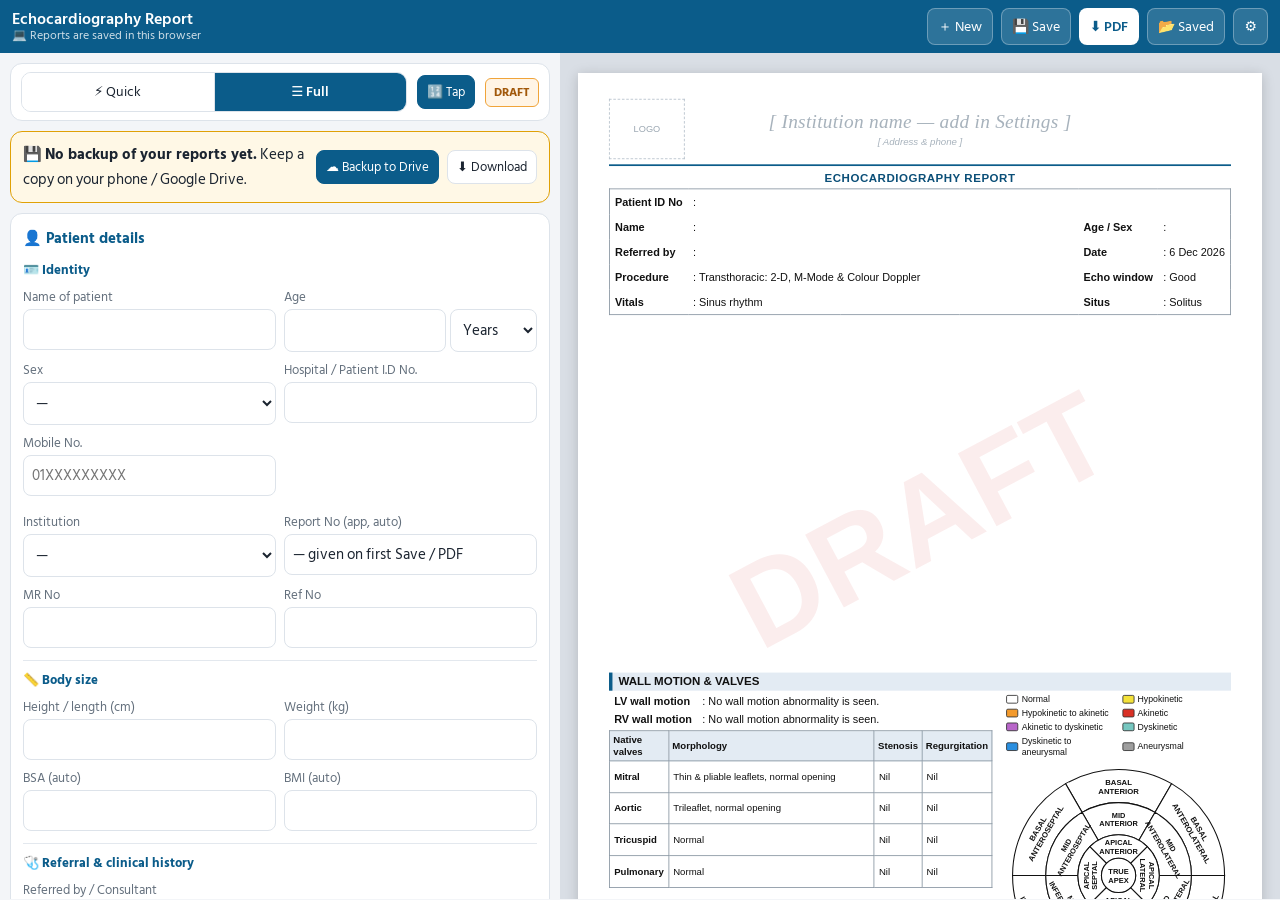
==== source/echo-report.html @ 192fd538 "Update app: prosthetic valves, effusion/tamponade, previous-study comparison, editable valve text, l" ====
<!DOCTYPE html>
<html lang="en">
<head>
<meta charset="utf-8">
<meta name="viewport" content="width=device-width, initial-scale=1">
<title>Echocardiography Report</title>
<link rel="preconnect" href="https://fonts.googleapis.com">
<link href="https://fonts.googleapis.com/css2?family=Hind+Siliguri:wght@400;500;600;700&display=swap" rel="stylesheet">
<style>
:root{
  --bg:#f3f5f8; --card:#fff; --ink:#1b2430; --mute:#64707d; --line:#dde3ea;
  --pri:#0b5c8a; --pri2:#e6f1f8; --abn:#fff4e5; --abnb:#f0a43a; --red:#c62828; --ok:#2e7d32;
}
*{box-sizing:border-box}
html,body{-webkit-text-size-adjust:100%;text-size-adjust:100%;margin:0;background:var(--bg);color:var(--ink);font-family:"Hind Siliguri",system-ui,-apple-system,"Segoe UI",sans-serif;font-size:15px}
button,input,select,textarea{font:inherit;color:inherit}
button{cursor:pointer}
.top{position:sticky;top:0;z-index:20;background:var(--pri);color:#fff;padding:8px 12px;display:flex;align-items:center;gap:8px;flex-wrap:wrap}
.top h1{font-size:16px;margin:0;font-weight:600;flex:1;min-width:160px;line-height:1.2}
.top h1 small{display:block;font-weight:400;opacity:.8;font-size:12px}
.tb{background:rgba(255,255,255,.14);border:1px solid rgba(255,255,255,.3);color:#fff;border-radius:8px;padding:6px 10px;font-size:14px;white-space:nowrap}
.tb.hl{background:#fff;color:var(--pri);font-weight:600}
.tabs{display:flex;background:#fff;border-bottom:1px solid var(--line)}
.tabs button{flex:1;border:0;background:none;padding:10px 4px;font-size:14px;color:var(--mute);border-bottom:3px solid transparent}
.tabs button.on{color:var(--pri);border-bottom-color:var(--pri);font-weight:600}
.wrap{display:block}
.pane{display:none;padding:10px}
.pane.on{display:block}
@media (min-width:1100px){
  .tabs{display:none}
  .wrap{display:grid;grid-template-columns:minmax(460px,560px) 1fr;gap:0;height:calc(100vh - 54px)}
  #pForm,#pPrev{display:block;overflow:auto;height:100%}
  #pPrev{background:#d9dee5}
  #pSaved.on,#pSet.on{position:fixed;inset:54px 0 0 0;z-index:30;background:var(--bg);overflow:auto}
  .wrap.side #pSaved,.wrap.side #pSet{display:none}
}
.card{background:var(--card);border:1px solid var(--line);border-radius:12px;padding:12px;margin-bottom:10px}
.card h3{margin:0 0 8px;font-size:15px;color:var(--pri);display:flex;align-items:center;gap:8px;flex-wrap:wrap}
.card h3 .sp{flex:1}
.grid{display:grid;grid-template-columns:1fr 1fr;gap:8px}
.grid .full{grid-column:1/-1}
label.f{display:flex;flex-direction:column;font-size:12.5px;color:var(--mute);gap:2px}
label.f input,label.f select,label.f textarea{font-size:15px;color:var(--ink);padding:7px 8px;border:1px solid var(--line);border-radius:8px;background:#fff;width:100%}
textarea{resize:vertical}
.seg{display:flex;border:1px solid var(--line);border-radius:10px;overflow:hidden;background:#fff}
.seg button{flex:1;border:0;background:#fff;padding:8px 4px;font-size:13.5px;border-right:1px solid var(--line)}
.seg button:last-child{border-right:0}
.seg button.on{background:var(--pri);color:#fff;font-weight:600}
.mini{border:1px solid var(--line);background:#fff;border-radius:8px;padding:5px 9px;font-size:13px}
.mini.pri{background:var(--pri);color:#fff;border-color:var(--pri)}
.mini.warn{color:var(--red);border-color:#f2b8b8}
.vrow{border:1px solid var(--line);border-radius:10px;margin-bottom:6px;background:#fff}
.vrow.abn{background:var(--abn);border-color:var(--abnb)}
.vrow.off{opacity:.5}
.vh{display:flex;align-items:center;gap:6px;padding:5px 8px;flex-wrap:wrap}
.vh .nm{font-weight:700;min-width:84px;display:flex;align-items:center;gap:5px;font-size:14px}
.vh select,.vh input[type=text]{padding:5px 6px;border:1px solid var(--line);border-radius:7px;font-size:14px;background:#fff}
.vh .psv{width:58px;text-align:center}
.vh .u{font-size:11px;color:var(--mute);margin-left:-3px}
.vh .chk{display:flex;align-items:center;gap:4px;font-size:13px;white-space:nowrap}
.vh .grow{flex:1}
.vh .xp{border:1px solid var(--line);background:#fff;border-radius:7px;width:32px;height:30px;font-size:14px}
.vs{padding:0 10px 6px;font-size:12.5px;color:var(--mute)}
.vs.ok{display:none}
.vh.v2{padding-top:0}
.nfc{background:#fdecec;border-radius:7px;padding:4px 8px;color:var(--red)}
@media (max-width:1099px){#bSaved,#bSet{display:none}}
.vs b{color:#a1580a}
.vd{display:grid;grid-template-columns:1fr 1fr;gap:6px;padding:4px 8px 10px}
.vd[hidden]{display:none}
.vd label{display:flex;flex-direction:column;font-size:11.5px;color:var(--mute)}
.vd select,.vd input{padding:5px 6px;border:1px solid var(--line);border-radius:7px;font-size:14px;color:var(--ink);background:#fff}
.vvt{border:1px solid var(--line);border-radius:10px;overflow:hidden;background:#fff}
.vvh,.vvr{display:grid;grid-template-columns:1.6fr .8fr .8fr 1.1fr .7fr;gap:4px;align-items:center;padding:4px 6px}
.vvh{background:var(--pri2);font-size:11.5px;font-weight:600;color:var(--pri)}
.vvr{border-top:1px solid var(--line);font-size:12.5px}
.vvr.abn{background:var(--abn)}
.vvr input,.vvr select,.vvp input,.vvp select{width:100%;min-width:0;padding:5px 4px;border:1px solid var(--line);border-radius:6px;font-size:14px;background:#fff}
.vvp{display:grid;grid-template-columns:1.5fr .7fr 1.5fr;gap:6px;margin-bottom:6px}
.chips{display:flex;flex-wrap:wrap;gap:6px}
.chip{border:1px solid var(--line);background:#fff;border-radius:16px;padding:4px 10px;font-size:13px}
.chip.on{background:var(--pri2);border-color:var(--pri);color:var(--pri);font-weight:600}
.vg{font-size:12.5px;color:var(--mute);margin:8px 0 4px;font-weight:600}
.hint{font-size:12px;color:var(--mute);margin:4px 0 0}
.ltabs{display:flex;gap:6px;margin-bottom:8px}
.ltabs button{flex:1;padding:8px;border-radius:10px;border:1px solid var(--line);background:#fff;font-weight:600}
.ltabs button.on{background:var(--pri);color:#fff;border-color:var(--pri)}
.toast{position:fixed;left:50%;bottom:18px;transform:translateX(-50%);background:#1b2430;color:#fff;padding:9px 16px;border-radius:20px;font-size:14px;z-index:99;opacity:0;transition:opacity .25s;pointer-events:none;max-width:92vw;text-align:center}
.toast.on{opacity:1}
.stat{font-size:12px;opacity:.85}
.srow{display:flex;gap:8px;align-items:center;padding:10px;border:1px solid var(--line);border-radius:10px;background:#fff;margin-bottom:6px}
.srow .i{flex:1;min-width:0}
.srow .i b{display:block;white-space:nowrap;overflow:hidden;text-overflow:ellipsis}
.srow .i span{font-size:12.5px;color:var(--mute)}
.logoPrev{width:90px;height:70px;border:1px dashed var(--line);border-radius:8px;display:flex;align-items:center;justify-content:center;overflow:hidden;background:#fff;font-size:12px;color:var(--mute)}
.logoPrev img{max-width:100%;max-height:100%}
#pv{padding:10px 0}
.pgw{margin:0 auto 14px;position:relative;box-shadow:0 2px 12px rgba(0,0,0,.18);background:#fff}
.pgw .pg{transform-origin:0 0;position:absolute;left:0;top:0}
#measure,#cap{position:fixed;left:-20000px;top:0;width:794px;pointer-events:none}
.busy{position:fixed;inset:0;background:rgba(0,0,0,.35);display:none;align-items:center;justify-content:center;z-index:100;color:#fff;font-size:16px}
.busy.on{display:flex}

/* ============ REPORT (A4 @96dpi = 794 x 1123) ============ */
.pg,.pg *{-webkit-text-size-adjust:none;text-size-adjust:none}
.pg .wmr2{align-items:flex-start}
.pg .sh2{font-weight:700;font-size:12px;border-bottom:1px solid #8a97a3;margin-bottom:3px;padding-bottom:1px}
.pg .rwwm{margin-bottom:6px}
.pg .rwtop2{display:flex;gap:12px;align-items:flex-start;margin-top:4px}
.pg .rwright.rwl1{flex:none;width:318px}
.pg .rwright{flex:1;min-width:0;display:flex;flex-direction:column;gap:8px}
.pg .rwright2{align-items:center;justify-content:center;gap:16px;padding-top:20px}
.pg .rwrow{display:flex;gap:10px;align-items:flex-start}
.pg .rwref2{text-align:center;flex:none}
.pg .rwref2 .rwleg{display:flex;flex-wrap:wrap;justify-content:center;gap:2px 8px;max-width:170px;margin:3px auto 0}
.pg .rwlegw{flex:1;min-width:0;font-size:10px}
.pg .rwbig{flex:1;display:flex;flex-direction:column;align-items:center}
.pg .rwbig .rwlegw{flex:none;width:100%;margin-top:4px}
.pg .rwbig .lgd2{display:grid;grid-template-columns:repeat(4,1fr);gap:4px 10px;width:100%}
.pg .rwbig .lgd2 .lgi{display:flex;align-items:center;gap:4px;text-align:left}
.pg .rwright2 .rwlegw{flex:none;width:250px}
.pg .rwbot{align-items:flex-start;margin-top:6px}
.pg .wmdd{width:270px;flex:none}
.pg .vlt td:nth-child(3),.pg .vlt td:nth-child(4){white-space:nowrap}
.pg .rwref{font-size:10.5px;font-style:italic;font-weight:400;color:#333}
.pg .p1fill{display:flex;flex-direction:column;justify-content:space-between}
.pg .p1fill .cols2{align-items:stretch}
.pg .p1fill .cols2>div,.pg .p1fill .cols4060>div{display:flex;flex-direction:column;gap:calc(3px + var(--pp,0px))}
.pg .p1fill .cols2>div>table,.pg .p1fill .cols4060>div>table,.pg .p1fill .cols4060>div>.sec{flex:1 1 auto;margin:0!important}
.pg .p1fill .cols4060>div{justify-content:flex-start}
.pg .p1fill .mtb td,.pg .p1fill .vlt td{padding-top:calc(1.6px + var(--pp,0px))!important;padding-bottom:calc(1.6px + var(--pp,0px))!important}
.pg .p1fill .ptb td{padding-top:calc(1.8px + var(--pp,0px)*.5)!important;padding-bottom:calc(1.8px + var(--pp,0px)*.5)!important}
.pg .cols4060{display:grid;grid-template-columns:40% 1fr;gap:10px;align-items:stretch}
.pg .cols4060>div{display:flex;flex-direction:column;justify-content:space-between}
.pg .cols4060>div>:last-child{margin-bottom:0!important}
.pg .cols4060 .vlt{margin-top:0}
.pg .cols4060>div>table,.pg .cols4060>div>.sec{margin-bottom:calc(6px + var(--pp,0px)*1.5)!important}
.pg .cols4060 .sec{margin-top:0}
.pto{position:absolute;left:0;right:0;text-align:center;font-size:11px;font-weight:700;font-style:italic;letter-spacing:.3px;color:#111}
.pg{width:794px;height:1123px;padding:30px 36px 26px;background:#fff;color:#111;font-family:Arial,Helvetica,sans-serif;font-size:11.77px;line-height:1.3;overflow:hidden;position:relative}
.pgc{width:100%}
.pg .rh{display:flex;align-items:center;gap:14px;border-bottom:2.5px solid #0b5c8a;padding-bottom:6px;min-height:70px}
.pg .lg{width:88px;height:70px;display:flex;align-items:center;justify-content:center;flex:none}
.pg .lg img{max-width:88px;max-height:70px}
.pg .lg.ph{border:1px dashed #b7c2cc;color:#9aa6b1;font-size:10.7px}
.pg .ci{flex:1;text-align:center}
.pg .ci .cn{font-size:22.47px;font-weight:700;color:#0b4f78;letter-spacing:.3px;font-family:Georgia,"Times New Roman",serif}
.pg .ci .ca{font-size:11.24px;color:#333;margin-top:2px;white-space:pre-line}
.pg .ph-t{color:#a7b2bc;font-weight:400;font-style:italic}
.cap .ph-t,.cap .lg.ph{visibility:hidden}
.pg .lgsp{width:88px;flex:none}
.pg .rt{text-align:center;font-weight:700;font-size:13.38px;letter-spacing:.6px;margin:5px 0 4px;color:#0b4f78}
.pg table{width:100%;border-collapse:collapse}
.pg .pt td{padding:1.8px 6px;font-size:11.77px;vertical-align:top}
.pg .ptb{border:1px solid #8a97a3;margin-bottom:4px}
.pg .ptb td:last-child{white-space:nowrap;width:1%}
.pg .pt .k{font-weight:700;white-space:nowrap;width:1%}
.pg .ex{text-align:center;font-size:10.17px;font-style:italic;color:#444;margin:2px 0 3px}
.pg .lh{font-weight:700;text-align:center;text-decoration:underline;font-size:12.84px;margin:4px 0 3px;letter-spacing:.4px}
.pg .vt{margin-bottom:4px}
.pg .vt th{background:#e3ebf3;border:1px solid #8a97a3;padding:2px 3px;font-size:10.49px;font-weight:700;line-height:1.15}
.pg .vt td{border:1px solid #8a97a3;padding:1px 3px;font-size:10.49px;text-align:center;line-height:1.18}
.pg .vt td.n{text-align:left;font-weight:700;white-space:nowrap}
.pg .vt td.nf{font-weight:700;letter-spacing:.3px;background:#fbeaea}
.pg .vt td.a{font-weight:700;color:#b3261e}
.pg .vt .cap1{background:#c9d6e3;font-size:10.91px;letter-spacing:.4px;text-align:center}
.pg .sec{margin-top:6px}
.pg .sh{font-weight:700;font-size:12.31px;background:#e3ebf3;border-left:4px solid #0b5c8a;padding:2px 7px;margin:6px 0 4px}
.pg .cm ul{margin:0;padding-left:17px}
.pg .cm li{margin:0;font-size:11.56px;line-height:1.28}
.pg .cm .sub{font-weight:700;margin:3px 0 1px;text-decoration:underline}
.pg .imp{font-weight:700;font-size:12.31px}
.pg .dg{position:relative;width:100%;overflow:hidden;border:1px solid #d0d7de}
.pg .dg img{position:absolute;display:block;max-width:none}
.pg .dg svg{position:absolute;left:0;top:0;width:100%;height:100%}
.pg .lgd{display:flex;gap:12px;font-size:10.17px;color:#333;margin-top:2px;flex-wrap:wrap}
.pg .lgd i{display:inline-block;width:16px;height:4px;vertical-align:middle;margin-right:3px;border-radius:2px}
.pg .lgd i.dot{width:9px;height:9px;border-radius:50%}
.pg .two{display:flex;gap:12px;align-items:flex-start}
.pg .sig{display:flex;justify-content:flex-end;margin-top:10px}
.pg .sig .sb{text-align:right;min-width:260px}
.pg .sig .line{border-top:1px solid #333;margin:22px 0 3px auto;width:200px}
.pg .sig .dn{font-weight:700;font-size:13.38px}
.pg .sig .dd{font-size:11.24px;white-space:pre-line;color:#222}
.pg .abbr{font-size:8.77px;font-style:italic;color:#444;border-top:1px solid #c2cad2;margin-top:8px;padding-top:3px;line-height:1.25}
.pg .pn{position:absolute;bottom:9px;right:36px;font-size:9.63px;color:#777}
.pg .ps{display:flex;justify-content:space-between;gap:10px;border:1px solid #8a97a3;padding:3px 8px;margin:7px 0 8px;font-size:11.77px}
.pg .roomy .vt td{padding:3.2px 4px;font-size:11.77px}
.pg .roomy .vt th{padding:3.5px 3px;font-size:11.34px}
.pg .roomy .vt .cap1{font-size:11.77px}
.pg .roomy .pt td{padding:3px 6px;font-size:12.63px}
.pg .roomy .lh{font-size:13.91px;margin:8px 0 5px}
.pg .roomy .vt{margin-bottom:7px}
.pg .roomy .cm li{font-size:12.84px;line-height:1.4;margin:1px 0}
.pg .roomy .imp{font-size:13.38px}
.pg .roomy .sh{font-size:13.38px;margin:9px 0 5px}
.pg .roomy .abbr{font-size:9.63px}
.pg .sh2{display:flex;justify-content:space-between;border-bottom:2px solid #0b5c8a;padding-bottom:4px;margin-bottom:6px;font-size:11.24px}
.pg .sh2 b{font-size:13.91px;color:#0b4f78;font-family:Georgia,serif}
/* ===== echo additions ===== */
.mt{border:1px solid var(--line);border-radius:10px;overflow:hidden;background:#fff}
.mr{display:grid;grid-template-columns:1fr 74px 44px 74px 16px;gap:6px;align-items:center;padding:4px 8px;border-top:1px solid var(--line);font-size:13.5px}
.mr:first-child{border-top:0}
.mr.abn{background:var(--abn)}
.mr input{width:100%;min-width:0;padding:5px 6px;border:1px solid var(--line);border-radius:7px;font-size:15px;text-align:right;background:#fff}
.mr.calc input{background:var(--pri2);border-color:transparent;color:var(--pri);font-weight:600}
.mr .u{font-size:11.5px;color:var(--mute)}
.mr .nr{font-size:11.5px;color:var(--mute);white-space:nowrap}
.mr .fl{font-weight:700;color:var(--red);text-align:center}
.mr .ml small{color:var(--mute);font-size:10.5px}
@media (max-width:420px){.mr{grid-template-columns:1fr 64px 38px 58px 12px;gap:4px;padding:4px 6px}}
.vcard{border:1px solid var(--line);border-radius:10px;padding:8px;margin-bottom:8px;background:#fff}
.vcard.abn{background:var(--abn);border-color:var(--abnb)}
.vcard .vt0{font-weight:700;margin-bottom:6px;display:flex;align-items:center;gap:8px}
.vcard .g3{display:grid;grid-template-columns:1fr 1fr;gap:6px}
.vcard .g3 .full{grid-column:1/-1}
.vcard label{display:flex;flex-direction:column;font-size:11.5px;color:var(--mute)}
.vcard select,.vcard input{padding:6px;border:1px solid var(--line);border-radius:7px;font-size:14px;color:var(--ink);background:#fff;width:100%}
.sug{display:inline-flex;gap:6px;align-items:center;font-size:12.5px;background:#fff7e6;border:1px solid #f3c77a;color:#8a5a00;border-radius:8px;padding:3px 8px;margin-top:6px}
.sug button{border:1px solid #f3c77a;background:#fff;border-radius:6px;padding:2px 8px;font-size:12px}
.frow{display:grid;grid-template-columns:120px 1fr;gap:6px;align-items:center;margin-bottom:6px}
.frow.abn select{border-color:var(--abnb);background:var(--abn)}
.frow b{font-size:13.5px}
.frow .fc{display:flex;flex-direction:column;gap:4px}
.frow select,.frow input{padding:6px;border:1px solid var(--line);border-radius:7px;font-size:14px;background:#fff;width:100%}
@media (max-width:420px){.frow{grid-template-columns:1fr}}

/* report */
.pg .cols2{display:flex;gap:10px;align-items:flex-start}
.pg .cols2>div{flex:1;min-width:0}
.pg .mtb th{background:#e3ebf3;border:1px solid #8a97a3;padding:2.5px 4px;font-size:10.91px;font-weight:700;text-align:left}
.pg .mtb td{border:1px solid #8a97a3;padding:2px 4px;font-size:11.34px}
.pg .mtb td.v{text-align:right;font-weight:600;white-space:nowrap}
.pg .mtb td.v.a{color:#b3261e;font-weight:700}
.pg .mtb td.nr{color:#444;white-space:nowrap;font-size:10.7px}
.pg .mtb .cap1{background:#c9d6e3;font-size:11.13px;letter-spacing:.4px;text-align:center;font-weight:700}
.pg .vlt th{background:#e3ebf3;border:1px solid #8a97a3;padding:2.5px 4px;font-size:10.91px;font-weight:700;text-align:left}
.pg .vlt td{border:1px solid #8a97a3;padding:2px 4px;font-size:11.34px}
.pg .vlt td.n{font-weight:700;white-space:nowrap}
.pg .vlt td.a{color:#b3261e;font-weight:700}
.pg .imp ol{margin:0;padding-left:18px}
.pg .imp li{margin:1px 0}
.pg .roomy .mtb td{padding:3px 5px;font-size:12.2px}
.pg .roomy .mtb th{padding:3.5px 5px;font-size:11.56px}
.pg .roomy .vlt td{padding:3px 5px;font-size:12.2px}
/* doppler valve grid */
.vdh,.vdr{display:grid;grid-template-columns:52px 1fr 1fr 1fr;gap:6px;align-items:start}
.vdh{font-size:11.5px;color:var(--mute);font-weight:600;padding:0 6px 4px}
.vdr{border:1px solid var(--line);border-radius:10px;padding:6px;margin-bottom:6px;background:#fff}
.vdr.abn{background:var(--abn);border-color:var(--abnb)}
.vdr b{padding-top:6px}
.vdr label{display:flex;flex-direction:column;gap:1px}
.vdr input{width:100%;min-width:0;padding:5px 6px;border:1px solid var(--line);border-radius:7px;font-size:15px;text-align:right;background:#fff}
.vdr input.ro{background:var(--pri2);border-color:transparent;color:var(--pri);font-weight:600}
.vdr small{font-size:10.5px;color:var(--mute);text-align:right}
/* wall motion */
.brushes{display:grid;grid-template-columns:1fr 1fr;gap:6px}
.lgi{display:flex;align-items:center;gap:7px;font-size:13px}
.brushes .lgi{border:1px solid var(--line);border-radius:8px;padding:5px 8px;cursor:pointer;background:#fff;user-select:none}
.brushes .lgi.on{border-color:var(--pri);box-shadow:0 0 0 2px var(--pri) inset;font-weight:600}
.lgi i{width:22px;height:14px;border:1px solid #333;flex:none;border-radius:2px}
.bewrap{max-width:380px;margin:4px auto 0;touch-action:manipulation}
.bewrap path:hover,.bewrap circle:hover{opacity:.85}
.wmsum{font-size:13px;background:var(--pri2);border-radius:8px;padding:6px 8px;margin-top:6px;color:var(--pri)}
/* report wall motion */
.pg .wmr{display:flex;gap:14px;align-items:flex-start}
.pg .wmd{width:225px;flex:none}
.pg .wmi{flex:1;min-width:0}
.pg .lgd2{display:grid;grid-template-columns:1fr 1fr;gap:3px 10px}
.pg .lgd2 .lgi{font-size:10.7px;gap:5px}
.pg .lgd2 .lgi i{width:18px;height:11px}
.pg .ent{font-size:10.17px;color:#444}
.pg .dvt th{font-size:10.27px;text-align:center}
.pg .dvt td.nr{text-align:center}
.pg .roomy .wmd{width:250px}
.det{border-top:1px dashed var(--abnb);margin-top:8px;padding-top:8px}
.det .dt{font-weight:700;font-size:13px;color:#8a5a00;margin-bottom:6px}
.det .wkt{background:#fff;border:1px solid var(--abnb);border-radius:6px;padding:1px 8px;margin-left:6px;color:var(--ink)}
.chkr{background:#fdecea;border:1px solid #f3b8b2;border-radius:8px;padding:6px 10px;margin-top:6px}.chkr ul,.chky ul{margin:4px 0 0 18px;padding:0}
.chky{background:#fff8e1;border:1px solid #f1d98a;border-radius:8px;padding:6px 10px;margin-top:6px}
.vxbar{display:flex;gap:6px;align-items:center;flex-wrap:wrap;margin:2px 0 4px}.vxbar .vxmic,.vxbar .vxai{display:none}body.has-mic .vxbar .vxmic,body.has-ai .vxbar .vxai{display:inline-block}
.vxbar .vxmic.on{background:#b3261e;color:#fff;border-color:#b3261e}.vxst{font-size:12px;color:var(--mute)}
.impcard{display:none}body.has-ai .impcard{display:block}
.imptb{width:100%;border-collapse:collapse;font-size:13px}.imptb td{padding:3px 4px;border-bottom:1px solid var(--line)}.imptb td:nth-child(3){white-space:nowrap}
input.imp{background:#eaf3ff!important;border-color:#7fb0ef!important}
.prevb{background:#eef6ff;border:1px solid #b9d4f5;border-radius:8px;padding:8px 10px;font-size:13.5px;line-height:1.5}
.prevb.on{background:#eefaf3;border-color:#a9dcc0}
.mcombo{display:flex;flex-direction:column;gap:4px}
.mcombo .mlab{font-size:12.5px;color:var(--mute)} .mcombo .mlab i{font-weight:400;font-size:11.5px}
.mcombo textarea{width:100%;box-sizing:border-box;padding:7px 9px;border:1px solid var(--line);border-radius:8px;font:inherit;font-size:14.5px;resize:vertical;min-height:44px}
.mcombo .mrow{display:flex;gap:6px} .mcombo .mrow select{flex:1;min-width:0;padding:6px;border:1px solid var(--line);border-radius:7px;font-size:13.5px;background:#fff}
.mhint .msp{font-size:12.5px;color:#8a5a00;display:flex;flex-wrap:wrap;gap:4px;align-items:center}
.mhint .mwarn{font-size:12.5px;color:#b3261e;margin-top:2px}
.vpr{display:flex;gap:8px;align-items:center;justify-content:space-between;padding:3px 0;border-bottom:1px solid var(--line);font-size:13.5px}
.wk{display:grid;grid-template-columns:repeat(2,1fr);gap:6px}
.wk label{display:flex;flex-direction:column;font-size:11.5px;color:var(--mute)}
.wk select{padding:6px;border:1px solid var(--line);border-radius:7px;font-size:14px;background:#fff}
/* v4 */
.modebar{display:flex;gap:10px;align-items:center;padding:8px 10px}
.badge{font-size:12px;font-weight:700;border-radius:6px;padding:4px 8px;white-space:nowrap}
.badge.dra{background:#fff4e5;color:#a1580a;border:1px solid var(--abnb)}
.badge.fin{background:#e8f5e9;color:var(--ok);border:1px solid #9ccc9f}
.tag{font-size:12px;background:var(--pri2);color:var(--pri);border-radius:6px;padding:2px 8px;font-weight:600}
.efb{display:grid;grid-template-columns:repeat(6,1fr);gap:5px}
.efb button{border:1px solid var(--line);background:#fff;border-radius:7px;padding:7px 0;font-size:13px}
.efb button.on{background:var(--pri);color:#fff;border-color:var(--pri);font-weight:700}
@media (max-width:420px){.efb{grid-template-columns:repeat(4,1fr)}}
.pedban{background:#eef7ff;border:1px solid #b9dcff;color:#0b4f78;border-radius:8px;padding:6px 8px;font-size:13px}
.cgg label{display:flex;flex-direction:column;font-size:11.5px;color:var(--mute)}
.cgg select,.cgg input{padding:6px;border:1px solid var(--line);border-radius:7px;font-size:14px;background:#fff;width:100%}
.chk-box{background:#fff8e6;border:1px solid var(--abnb);border-radius:8px;padding:8px 10px;font-size:13px}
.chk-box ul{margin:4px 0 0;padding-left:18px}
.chk-box.ok{background:#eef8ef;border-color:#9ccc9f;color:var(--ok)}
.dlg{position:fixed;inset:0;background:rgba(20,28,36,.45);display:none;align-items:center;justify-content:center;z-index:120}
.dlg.on{display:flex}
.dlgc{background:#fff;border-radius:10px;padding:14px;max-width:420px;width:92%;font-size:14px}
.dlgc ul{padding-left:18px;margin:8px 0 12px}
.acbox{position:fixed;z-index:150;background:#fff;border:1px solid var(--line);border-radius:8px;box-shadow:0 6px 20px rgba(0,0,0,.15);display:none;max-height:240px;overflow:auto}
.acbox div{padding:8px 10px;font-size:14px;border-bottom:1px solid #f0f2f4;cursor:pointer}
.acbox div.on,.acbox div:hover{background:var(--pri2)}
.pg .wmk{position:absolute;left:0;right:0;top:40%;text-align:center;font:700 139.1px/1 Arial;color:rgba(200,30,30,.08);transform:rotate(-28deg);pointer-events:none;z-index:5}
.pg td small{font-weight:400;color:#555;font-size:9.63px}
/* picker */
.pkbox{position:fixed;left:0;right:0;bottom:0;z-index:140;background:#fff;border-top:1px solid var(--line);box-shadow:0 -6px 24px rgba(0,0,0,.18);display:none;max-width:640px;margin:0 auto;border-radius:14px 14px 0 0;padding:8px 10px calc(8px + env(safe-area-inset-bottom))}
.pkh{display:flex;align-items:center;gap:8px;font-size:13.5px;margin-bottom:6px}
.pkh span{color:var(--mute);flex:1;font-size:12.5px}
.pkx{border:1px solid var(--line);background:#fff;border-radius:8px;width:34px;height:30px}
.pkg{display:grid;grid-template-columns:repeat(8,1fr);gap:5px;max-height:30vh;overflow:auto;padding:2px}
.pkg button{border:1px solid var(--line);background:#fff;border-radius:7px;padding:9px 0;font-size:14px;font-family:inherit}
.pkg button.nor{background:#eef8ef;border-color:#b9dfbb}
.pkg button.cur{background:var(--pri);color:#fff;border-color:var(--pri);font-weight:700}
.pkn{display:grid;grid-template-columns:1.4fr repeat(3,1fr);gap:5px;margin-top:8px}
.pkn .pkd{grid-row:span 4;display:flex;align-items:center;justify-content:center;font-size:20px;font-weight:700;border:1px dashed var(--line);border-radius:8px;color:var(--pri)}
.pkn button{border:1px solid var(--line);background:#f7f9fb;border-radius:7px;padding:8px 0;font-size:15px}
.pkn button.w{grid-column:span 2}
.pkn button.pri{background:var(--pri);color:#fff;border-color:var(--pri);font-weight:700}
body.pk-open #pForm{padding-bottom:58vh}
@media (min-width:700px){.pkg{grid-template-columns:repeat(10,1fr)}}
/* page-1 layout v2 */
.pg .wmd{width:215px}
.pg .roomy .wmd{width:225px}
.pg .lgdS{margin-top:4px;gap:2px 6px}
.pg .lgdS .lgi{font-size:9.2px;gap:4px}
.pg .lgdS .lgi i{width:13px;height:9px}
.pg .wmi .sec{margin-top:6px}
.pg .wmi .vlt td,.pg .wmi .vlt th{font-size:11.13px}
.pg .dvc td.v small{color:#666;font-size:9.2px;font-weight:400}
.pg .dvc td,.pg .dvc th{font-size:10.91px}
/* v3 readable print (min ≈ 9.5px / 7pt; no page scaling) */
.pg .wmd,.pg .roomy .wmd{width:320px}
.pg .wmr{gap:16px;align-items:center}
.pg .lgd2{margin-top:10px;gap:4px 12px}
.pg .lgd2 .lgi{font-size:10.7px;gap:6px}
.pg .lgd2 .lgi i{width:16px;height:11px}
.pg .abbr,.pg .roomy .abbr{font-size:10.17px}
.pg td small{font-size:10.17px}
.pg .ex{font-size:10.7px}
.pg .pn{font-size:10.17px}
.pg .ent{font-size:10.7px}
.pg .dvt th{font-size:11.24px}
.pg .roomy .dvt td{font-size:11.77px}
/* v3.1 compact rows, same font sizes */
.pg .roomy .mtb td{padding:1.6px 5px}
.pg .roomy .mtb th{padding:2px 5px}
.pg .roomy .pt td{padding:1.8px 6px}
.pg .roomy .vlt td{padding:2px 5px}
.pg .wmd,.pg .roomy .wmd{width:290px}
.pg .wmr{align-items:flex-start}
.pg .lgdB{margin-top:6px;gap:3px 8px}
.pg .lgdB .lgi{font-size:10.17px;gap:4px}
.pg .lgdB .lgi i{width:14px;height:10px}
.pg .wmi .sec{margin-top:8px}
.pg .lgdT{margin:0 0 6px}
/* v3.2: bull's-eye 10% smaller */
.pg .wmd,.pg .roomy .wmd{width:261px}
/* v3.3 tighter line spacing (font size unchanged) */
.pg .roomy .cm li{line-height:1.3;margin:0}
.pg .cm .sub{margin:2px 0 0}
.pg .sh{margin:5px 0 3px}
.pg .sig{margin-top:4px}
.pg .sig .line{margin-top:18px}
/* tight fallback: line spacing only (no font change) when 1 extra page would be needed */
.pg .roomy.tight .cm li{line-height:1.22;margin:0}
.pg .roomy.tight .imp li{margin:0}
.pg .roomy.tight .sh{margin:6px 0 3px}
.pg .roomy.tight .lh{margin:5px 0 3px}
.pg .roomy.tight .sec{margin-top:3px}
.pg .roomy.tight .vt{margin-bottom:4px}
/* auto-filled half of a velocity ↔ PG pair */
input.acv{color:#0b7a55;font-style:italic;background:#f1faf5}
/* ===== Black & white (laser) print ===== */
.pg.bw, .pg.bw *{color:#000 !important}
.pg.bw th, .pg.bw .cap1, .pg.bw td.nf, .pg.bw .sh{background:none !important}
.pg.bw table, .pg.bw th, .pg.bw td{border-color:#555 !important}
.pg.bw th, .pg.bw .cap1{border-bottom:1.5px solid #000 !important}
.pg.bw .sh{border-left:4px solid #000 !important;border-bottom:1.2px solid #000;padding:1px 7px}
.pg.bw td.a, .pg.bw td.v.a{font-weight:800}
.pg.bw .rt{letter-spacing:.8px}
.pg.bw .abbr{border-top-color:#000}
.pg.bw .wmk{color:rgba(0,0,0,.07) !important}
.pg.bw .lgbw .lgi{display:flex;align-items:center;gap:5px}
.pg.bw .lgbw .lgi svg{flex:none}
/* B&W: normal values regular, abnormal values heavy + grey box so they stand out without colour */
.pg.bw .mtb td.v, .pg.bw .dvc td.v, .pg.bw .vt td:not(.n){font-weight:400}
.pg.bw td.a, .pg.bw td.v.a, .pg.bw .vlt td.a{font-weight:800 !important;background:#e6e6e6 !important}
/* abnormal clauses in findings */
.pg .cm .abx{color:#b3261e;font-weight:700}
.pg.bw .cm .abx{font-weight:800}
/* guided fix bar */
#gBar{position:fixed;left:8px;right:8px;bottom:10px;z-index:60;display:none}
#gBar.on{display:block}
#gBar .gIn{background:#fff8e6;border:2px solid #e0a106;border-radius:12px;box-shadow:0 6px 24px rgba(0,0,0,.25);padding:10px 12px;display:flex;flex-direction:column;gap:8px;font-size:14px;max-width:760px;margin:0 auto}
#gBar .gIn.ok{background:#eaf7ef;border-color:#2e8b57;flex-direction:row;align-items:center}
#gBar .gB{display:flex;gap:6px;flex-wrap:wrap;justify-content:flex-end}
.gFlash{animation:gF 1.6s ease 2;outline:3px solid #e0a106;outline-offset:3px;border-radius:8px}
@keyframes gF{0%,100%{outline-color:#e0a106}50%{outline-color:transparent}}
/* patient details sections & chips */
.psec{font-weight:700;font-size:13px;color:var(--pri,#0b5c8a);margin:12px 0 6px;padding-top:8px;border-top:1px solid #e3e8ee}
.psec:first-of-type{border-top:none;padding-top:0;margin-top:2px}
.chips{display:flex;flex-wrap:wrap;gap:6px}
.chip{border:1px solid #c9d3de;background:#fff;border-radius:16px;padding:5px 11px;font-size:13px;cursor:pointer;color:#234}
.chip.on{background:#0b5c8a;border-color:#0b5c8a;color:#fff}
/* RWMA page */
.pg .rwtop{display:flex;gap:14px;align-items:flex-start;justify-content:space-between;margin-top:6px}
.pg .rwbe{text-align:center}
.pg .rwside{flex:1;display:flex;flex-direction:column;align-items:center}
.pg .rwcap{font-size:10.17px;color:#333;text-align:center}
.pg .rwleg{display:flex;flex-wrap:wrap;gap:4px 10px;justify-content:center;font-size:10.17px;margin-top:4px}
.pg .rwl{display:inline-flex;align-items:center;gap:4px}
.pg .rwviews{display:flex;justify-content:space-around;align-items:flex-end;gap:6px;margin:2px 0 8px;padding-top:0}
.pg .rwv{text-align:center}
.pg .rwt{width:100%;margin-top:4px}
.pg .rwt td,.pg .rwt th{font-size:10.7px}
.pg .rwi{font-size:11.24px;margin-top:4px;line-height:1.35}
.pg .rwn{font-size:9.63px;color:#555;margin-top:5px;font-style:italic}
.pg.bw .rwn{color:#000}
.pg .rwt{border-collapse:collapse}
.pg .rwt th,.pg .rwt td{border:1px solid #bbb;padding:2px 5px;text-align:left}
.pg .rwt th{background:#e8eef6}
.pg.bw .rwt th{background:none}
.pg .rwtop{gap:8px}
.pg .rwside{flex:0 0 auto}
.pg .rwsl{flex:1;min-width:170px;font-size:10.17px;line-height:1.25}
.pg .rwst{border-collapse:collapse;width:100%}
.pg .rwst th{background:#dfe7ef;text-align:left;padding:2px 4px !important;border:1px solid #8a97a3;font-size:10.5px !important}
.pg .rwst td{padding:1px 4px !important;border:1px solid #c3ccd5;white-space:nowrap;font-size:10.2px !important;line-height:1.25}
.pg .rwst td.sw{width:14px;padding:1px 2px;text-align:center}
.pg .rwst td svg{display:block}
.pg .rwst tr.ab td{font-weight:700}
.pg .rwst tr:not(.ab) td{color:#444}
.pg.bw .rwst tr td{color:#000}
.pg .rwsr{display:flex;align-items:center;gap:4px;white-space:nowrap}
.pg .rwsr .n{display:inline-block;width:15px;text-align:right}
.pg .rwsr.ab{font-weight:700}
.pg .rwsr i{font-weight:400;font-style:normal;color:#444}
.pg.bw .rwsr i{color:#000}
.pg .rwviews{align-items:flex-end}
.pg .rwt{width:calc(100% - 2px)}

</style>
</head>
<body>
<div class="top">
  <h1>Echocardiography Report<small id="stat" class="stat">Loading…</small></h1>
  <button class="tb" id="bNew">＋ New</button>
  <button class="tb" id="bSave">💾 Save</button>
  <button class="tb hl" id="bPdf">⬇ PDF</button>
  <button class="tb" id="bSaved">📂 Saved</button>
  <button class="tb" id="bSet">⚙</button>
</div>
<div class="tabs" id="tabs">
  <button data-t="pForm" class="on">✍ Entry</button>
  <button data-t="pPrev">📄 Preview</button>
  <button data-t="pSaved">📂 Saved</button>
  <button data-t="pSet">⚙ Settings</button>
</div>
<div class="wrap side" id="wrap">
  <div class="pane on" id="pForm"></div>
  <div class="pane" id="pPrev"><div id="pv"></div></div>
  <div class="pane" id="pSaved"></div>
  <div class="pane" id="pSet"></div>
</div>
<div id="measure"></div>
<div id="cap" class="cap"></div>
<div class="busy" id="busy">Creating PDF…</div>
<div class="toast" id="toast"></div>
<script>
// copy of this page's own HTML, taken before anything renders (used for the Google Drive app backup)
const SELF_HTML='<!DOCTYPE html>\n'+document.documentElement.outerHTML;
"use strict";
/* ================= DEFINITIONS ================= */
// lo/hi can be {M,F}; nt = custom normal text; calc = computed; g = form/report group
const MM = [
  // M-mode & 2D dimensions
  {q:1, g:'m', id:'ao',   l:'Aortic root (AO)',        s:'Aortic root (ARD)', u:'mm', lo:20, hi:37},
  {q:1, g:'m', id:'la',   l:'Left atrium (LA)',        s:'Left atrium (LAs)', u:'mm', lo:19, hi:40},
  {g:'m', id:'laao', l:'LA / AO ratio',           s:'LA / AO ratio', u:'', hi:1.5, nt:'≤ 1.5', calc:1, dp:2},
  {q:1, g:'m', id:'acs',  l:'AV cusp separation',      s:'ACS',   u:'mm', lo:15, hi:26},
  {g:'m', id:'rvd',  l:'RV dimension (diastole)', s:'RVDd',  u:'mm', lo:7,  hi:23},
  {g:'m', id:'rvid', l:'RVID (basal, A4C)',       s:'RVID',  u:'mm', hi:30, nt:'< 30'},
  {g:'m', id:'rvwt', l:'RV wall thickness',       s:'RV thickness', u:'mm', hi:5, nt:'< 5'},
  {g:'m', id:'rvot', l:'RVOT',                    s:'RVOT',  u:'mm', lo:25, hi:29},
  {q:1, g:'m', id:'ivsd', l:'IVS (diastole)',          s:'IVSd',  u:'mm', lo:6,  hi:{M:10,F:9}},
  {q:1, g:'m', id:'ivss', l:'IVS (systole)',           s:'IVSs',  u:'mm', lo:6, hi:18},
  {q:1, g:'m', id:'lvidd',l:'LVID (diastole)',         s:'LVIDd', u:'mm', lo:{M:42,F:38}, hi:{M:58,F:52}},
  {q:1, g:'m', id:'lvids',l:'LVID (systole)',          s:'LVIDs', u:'mm', lo:{M:25,F:22}, hi:{M:40,F:35}},
  {q:1, g:'m', id:'lvpwd',l:'LVPW (diastole)',         s:'LVPWd', u:'mm', lo:6,  hi:{M:10,F:9}},
  {q:1, g:'m', id:'lvpws',l:'LVPW (systole)',          s:'LVPWs', u:'mm'},
  // LV function & other dimensions
  {q:1, g:'f', id:'fs',   l:'Fractional shortening',   s:'FS',    u:'%',  lo:25, hi:43, calc:1},
  {g:'f', id:'ef',   l:'LVEF (Teichholz)',        s:'LVEF (Teichholz)', u:'%', lo:55, nt:'≥ 55', calc:1, q:1},
  {g:'f', id:'efs',  l:"LVEF (Simpson's biplane)",s:"LVEF (Simpson's)", u:'%', lo:55, nt:'≥ 55'},
  {q:1, g:'f', id:'lvedv',l:'LV end-diastolic volume (biplane)', s:'LVEDV', u:'ml', lo:{M:62,F:46}, hi:{M:150,F:106}},
  {q:1, g:'f', id:'lvesv',l:'LV end-systolic volume (biplane)', s:'LVESV', u:'ml', lo:{M:21,F:14}, hi:{M:61,F:42}},
  {g:'f', id:'lvedvi',l:'LVEDV index', s:'LVEDVi', u:'ml/m²', lo:{M:34,F:29}, hi:{M:74,F:61}, calc:1},
  {g:'f', id:'lvesvi',l:'LVESV index', s:'LVESVi', u:'ml/m²', lo:{M:11,F:8}, hi:{M:31,F:24}, calc:1},
  {g:'f', id:'wmsi', l:'Wall motion score index', s:'WMSI', u:'', hi:1.0, nt:'1.00', calc:1, dp:2},
  {g:'f', id:'ivspw',l:'IVS / LVPW ratio',        s:'IVS / LVPW', u:'', lo:1.0, hi:1.3, calc:1, dp:2},
  {g:'f', id:'lvm',  l:'LV mass',                 s:'LV mass', u:'g', lo:{M:96,F:66}, hi:{M:200,F:150}, calc:1},
  {g:'f', id:'lvmi', l:'LV mass index',           s:'LVMI',  u:'g/m²', lo:{M:49,F:43}, hi:{M:115,F:95}, calc:1},
  {g:'f', id:'rwt',  l:'Relative wall thickness', s:'RWT',   u:'',   lo:0.22, hi:0.42, calc:1, dp:2},
  {g:'f', id:'gls',  l:'LV global longitudinal strain', s:'LV GLS', u:'%', hi:-18, nt:'≤ −18'},
  {g:'f', id:'rvs',  l:"RV S′ (tricuspid annulus)", s:"RV S′", u:'cm/s', lo:9.5, nt:'≥ 9.5'},
  {g:'f', id:'fac',  l:'RV fractional area change', s:'RV FAC', u:'%', lo:35, nt:'≥ 35'},
  {q:1, g:'f', id:'tapse',l:'TAPSE',                   s:'TAPSE', u:'mm', lo:17, nt:'≥ 17'},
  {g:'f', id:'epss', l:'EPSS',                    s:'EPSS',  u:'mm', hi:5, nt:'< 5'},
  {g:'f', id:'efslope',l:'Mitral E-F slope',      s:'Mitral E-F slope', u:'mm/s', lo:70, hi:150},
  {g:'f', id:'mvann',l:'Mitral annulus',          s:'Mitral annulus', u:'mm', lo:23, hi:30},
  {g:'f', id:'mvarea',l:'MV area (planimetry)',   s:'MVA (planimetry)', u:'cm²', lo:2.0, nt:'4.0–6.0', dp:2},
  {g:'f', id:'tvann',l:'TV annulus',              s:'TV annulus', u:'mm', lo:28, hi:44},
  // great vessels
  {g:'v', id:'avann',l:'Aortic annulus',          s:'Aortic annulus', u:'mm', lo:17, hi:22},
  {g:'v', id:'sinus',l:'Aortic sinus (Valsalva)', s:'Aortic sinus', u:'mm', hi:{M:40,F:36}},
  {g:'v', id:'stj',  l:'Sinotubular junction',    s:'Sinotubular junction', u:'mm', hi:{M:35,F:32}},
  {q:1, g:'v', id:'ascao',l:'Ascending aorta',         s:'Ascending aorta', u:'mm', hi:{M:38,F:35}},
  {q:1, g:'v', id:'arch', l:'Arch of aorta',           s:'Arch of aorta', u:'mm', hi:36},
  {g:'v', id:'isth', l:'Aortic isthmus',          s:'Aortic isthmus', u:'mm'},
  {q:1, g:'v', id:'mpa',  l:'Main PA (MPA)',           s:'MPA',   u:'mm', lo:14, hi:28},
  {g:'v', id:'lpa',  l:'Left PA (LPA)',           s:'LPA',   u:'mm', lo:9,  hi:16},
  {g:'v', id:'rpa',  l:'Right PA (RPA)',          s:'RPA',   u:'mm', lo:9,  hi:16},
];
// valve-wise Doppler: peak velocity (m/s), peak gradient (auto), mean gradient (mmHg)
const VD = [
  {k:'av',   n:'AoV',  ln:'Aortic valve',     vlo:1.0, vhi:1.7, pg:'< 11.56', pgHi:11.56, mg:'< 5.0',  mgHi:5.0},
  {k:'mv',   n:'MV',   ln:'Mitral valve',     vlo:0.6, vhi:1.3, pg:'< 6.76',  pgHi:6.76,  mg:'< 3.0',  mgHi:3.0},
  {k:'pv',   n:'PV',   ln:'Pulmonary valve',  vlo:0.6, vhi:0.9, pg:'< 3.24',  pgHi:3.24,  mg:'< 1.70', mgHi:1.7},
  {k:'tv',   n:'TV',   ln:'Tricuspid valve',  vlo:0.3, vhi:0.7, pg:'< 1.96',  pgHi:1.96,  mg:'< 1.25', mgHi:1.25},
  {k:'lvot', n:'LVOT', ln:'LVOT',             vlo:0.7, vhi:1.1, pg:'< 4.84',  pgHi:4.84,  mg:'< 2.20', mgHi:2.2},
];
const DD = [
  // haemodynamics
  {g:'h', id:'mvpht', l:'MV pressure half-time',s:'MV PHT',   u:'ms'},
  {g:'h', id:'mvapht',l:'MV area (PHT)',      s:'MVA (PHT)', u:'cm²', lo:2.0, nt:'4.0–6.0', dp:2},
  {g:'h', id:'lvotd', l:'LVOT diameter',       s:'LVOT diameter', u:'mm', lo:18, hi:25},
  {g:'h', id:'lvotvti',l:'LVOT VTI',            s:'LVOT VTI',  u:'cm', lo:18, hi:22},
  {g:'h', id:'avvti', l:'AV VTI',               s:'AV VTI',    u:'cm'},
  {g:'h', id:'sv',    l:'Stroke volume',        s:'Stroke volume', u:'ml', calc:1},
  {g:'h', id:'svi',   l:'Stroke volume index',  s:'SVi',       u:'ml/m²', lo:35, nt:'≥ 35', calc:1},
  {g:'h', id:'avarea',l:'AV area (continuity)',s:'AVA',      u:'cm²', lo:2.0, nt:'3.0–4.0', dp:2},
  {g:'h', id:'dvi',   l:'Doppler velocity index',s:'DVI',     u:'', lo:0.25, nt:'> 0.25 (severe ≤ 0.25)', calc:1, dp:2},
  {q:1, g:'h', id:'trv',  l:'TR peak velocity',    s:'TR Vmax',   u:'m/s', hi:2.8, vel:1, dp:2},
  {q:1, g:'h', id:'ivcd',  l:'IVC diameter',        s:'IVC diameter', u:'mm', hi:21, nt:'≤ 21'},
  {q:1, g:'h', id:'rap',  l:'RA pressure (blank = from IVC)',  s:'RAP',       u:'mmHg', nt:'3 / 8 / 15'},
  {q:1, g:'h', id:'trpg', l:'TR peak gradient',    s:'TR peak gradient', u:'mmHg', calc:1},
  {q:1, g:'h', id:'rvsp', l:'PASP',                s:'PASP',      u:'mmHg',hi:35, nt:'≤ 35', calc:1},
  {q:1, g:'h', id:'trpgIn', l:'TR peak gradient', s:'TR PG (entered)', u:'mmHg'},
  {q:1, g:'h', id:'paspIn', l:'PASP — direct entry (overrides TR calc)', s:'PASP (entered)', u:'mmHg'},
  {g:'h', id:'papm', l:'PA mean pressure',    s:'PAP mean',  u:'mmHg',hi:20, nt:'≤ 20'},
  {g:'h', id:'arpht',l:'AR pressure half-time',s:'AR-PHT',   u:'ms', lo:500, nt:'> 500'},
  {g:'h', id:'dpdt', l:'dP/dt (from MR jet)', s:'dP/dt',     u:'mmHg/s', lo:1200, nt:'> 1200'},
  {g:'h', id:'qpqs', l:'Qp : Qs',             s:'Qp : Qs',   u:'', lo:0.8, hi:1.5, nt:'≈ 1.0', dp:2},
  // diastolic
  {q:1, g:'d', id:'mve',  l:'MV E velocity',       s:'E',         u:'m/s', lo:0.6, hi:1.3, vel:1, dp:2},
  {q:1, g:'d', id:'mva_', l:'MV A velocity',       s:'A',         u:'m/s', lo:0.2, hi:0.7, vel:1, dp:2},
  {q:1, g:'d', id:'ea',   l:'E/A ratio',           s:'E/A',       u:'',    lo:0.8, hi:2.0, calc:1, dp:2},
  {q:1, g:'d', id:'dt',   l:'Deceleration time',   s:'DT',        u:'ms',  lo:160, hi:240},
  {g:'d', id:'ivrt', l:'IVRT',                s:'IVRT',      u:'ms',  lo:70, hi:100},
  {q:1, g:'d', id:'esep', l:"e′ septal",           s:"e′ septal", u:'cm/s',lo:6.01, nt:'> 6'},
  {q:1, g:'d', id:'elat', l:"e′ lateral",          s:"e′ lateral",u:'cm/s',lo:7.01, nt:'> 7'},
  {q:1, g:'d', id:'eep',  l:"Average E/e′",        s:"E/e′",      u:'',    hi:13.99, nt:'< 14', calc:1, dp:1},
  {q:1, g:'d', id:'lavi', l:'LA volume index (blank = from LA volume)', s:'LAVI', u:'ml/m²', hi:34, nt:'≤ 34', dp:0},
  {g:'d', id:'lavol', l:'LA volume (biplane)',  s:'LA volume', u:'ml'},
  {g:'d', id:'lars', l:'LA reservoir strain',   s:'LARS',      u:'%', lo:18.01, nt:'> 18'},
  {g:'d', id:'pvsd', l:'Pulmonary vein S/D',    s:'PV S/D',    u:'', lo:0.68, nt:'> 0.67', dp:2},
];
const ALLM = [...MM, ...DD];
const NORMAL_VALUES = {ao:28,la:32,acs:19,rvd:18,ivsd:9,ivss:13,lvidd:46,lvids:29,lvpwd:9,lvpws:14,tapse:22,
  av_v:1.2, mv_v:0.9, pv_v:0.8, tv_v:0.5, lvot_v:0.9,
  mve:0.8,mva_:0.6,dt:190,esep:9,elat:12,trv:2.2,rap:3};

/* 17-segment model (AHA). ring: b/m/a/x, angle centre in degrees (maths: 0 = right, 90 = top) */
const SEG = [
  [1,'Basal anterior','b',90],[2,'Basal anteroseptal','b',150],[3,'Basal inferoseptal','b',210],
  [4,'Basal inferior','b',270],[5,'Basal inferolateral','b',330],[6,'Basal anterolateral','b',30],
  [7,'Mid anterior','m',90],[8,'Mid anteroseptal','m',150],[9,'Mid inferoseptal','m',210],
  [10,'Mid inferior','m',270],[11,'Mid inferolateral','m',330],[12,'Mid anterolateral','m',30],
  [13,'Apical anterior','a',90],[14,'Apical septal','a',180],[15,'Apical inferior','a',270],[16,'Apical lateral','a',0],
  [17,'True apex','x',0]
];
const TERR = {LAD:[1,2,7,8,13,14,17], RCA:[3,4,9,10,15], LCx:[5,6,11,12,16]};
const WM = [
  {n:'Normal',                  c:'#ffffff', sc:1},
  {n:'Hypokinetic',             c:'#f4e23a', sc:2},
  {n:'Hypokinetic to akinetic', c:'#f39a2c', sc:2.5},
  {n:'Akinetic',                c:'#d93025', sc:3},
  {n:'Akinetic to dyskinetic',  c:'#b866c9', sc:3.5},
  {n:'Dyskinetic',              c:'#76c7c0', sc:4},
  {n:'Dyskinetic to aneurysmal',c:'#2a8fe0', sc:4.5},
  {n:'Aneurysmal',              c:'#9e9e9e', sc:5},
];
const RVWM = ['No wall motion abnormality is seen.','RV free wall hypokinesia.','Global RV hypokinesia.','RV free wall akinesia (apical sparing).'];

const GR = ['None','Trace','Grade I (mild)','Grade II (mild-to-moderate)','Grade III (moderate-to-severe)','Grade IV (severe)'];
const RGN = {'None':0,'Trace':0.5,'Trivial':0.5,'Grade I (mild)':1,'Mild':1,'Grade II (mild-to-moderate)':2,'Moderate':2,'Grade III (moderate-to-severe)':3,'Grade IV (severe)':4,'Severe':4};
const RG_LEGACY = {'Trivial':'Trace','Mild':'Grade I (mild)','Moderate':'Grade II (mild-to-moderate)','Severe':'Grade IV (severe)'};
const rgN = g=>RGN[g]||0;
const rgL = g=>g==='None'?'no':String(g).replace(/^Grade/,'grade').replace(/^Trace$/,'trace');
const COAP = ['Normal','Incomplete coaptation','Non-coaptation (coaptation gap)','Leaflet tethering / tenting'];
function autoCoap(k){ const V=rep.v[k]; if(!V) return; const n=rgN(V.rg);
  if(n>=1 && (!V.coap||V.coap==='Normal')){ V.coap='Incomplete coaptation'; V.coapAuto=true; }
  else if(n<1 && V.coapAuto && V.coap==='Incomplete coaptation'){ V.coap='Normal'; V.coapAuto=false; } }
function coapTxt(k){ const c=(rep.v[k]||{}).coap; if(!c||c==='Normal') return ''; const ph=(k==='mv'||k==='tv')?'systole':'diastole';
  return c==='Incomplete coaptation'?`incomplete leaflet coaptation during ${ph}`:c.startsWith('Non-coaptation')?`non-coaptation during ${ph}`:'leaflet tethering / tenting'; }
const STG = ['None','Mild','Moderate','Severe'];
const VALVES = [
  {k:'mv', n:'Mitral valve',    ab:'M', morph:['Thin & pliable leaflets, normal opening','Mildly thickened leaflets, normal opening','Thickened, restricted leaflets — rheumatic (doming AML)','Mitral valve prolapse','Mitral annular calcification','Prosthetic valve (normally functioning)','Repaired valve']},
  {k:'av', n:'Aortic valve',    ab:'A', morph:['Trileaflet, normal opening','Sclerotic leaflets, normal opening','Thickened / calcified, restricted opening','Rheumatic involvement','Bicuspid aortic valve','Prosthetic valve (normally functioning)']},
  {k:'tv', n:'Tricuspid valve', ab:'T', morph:['Normal','Thickened leaflets','Rheumatic involvement','Prolapse','Not well visualised']},
  {k:'pv', n:'Pulmonary valve', ab:'P', morph:['Normal','Thickened','Not well visualised']},
];
const FIND = [
  {k:'la',   n:'Left atrium',      o:['Normal size','Dilated','Mildly dilated','Severely dilated']},
  {k:'lv',   n:'Left ventricle',   o:['Normal size & wall thickness','Concentric hypertrophy','Concentric remodelling','Eccentric hypertrophy','Dilated','Asymmetric septal hypertrophy (HCM pattern)','Apical hypertrophy']},
  {k:'lvot', n:'LVOT',             o:['No LVOT obstruction','SAM with dynamic LVOT obstruction','SAM without significant obstruction','Mid-cavity obstruction','Subaortic membrane']},
  {k:'ra',   n:'Right atrium',     o:['Normal size','Dilated']},
  {k:'rv',   n:'Right ventricle',  o:['Normal size & systolic function','Dilated','Dilated with reduced systolic function','Reduced systolic function','Hypertrophied']},
  {k:'dd',   n:'LV diastolic fn.', o:['Normal','Grade I (impaired relaxation)','Grade II (pseudonormal)','Grade III (restrictive)','Indeterminate']},
  {k:'ias',  n:'IAS',              o:['Intact','ASD (secundum)','ASD (primum)','ASD (sinus venosus)','PFO','PFO with L→R flow (transitional)','Aneurysmal IAS']},
  {k:'ivs',  n:'IVS',              o:['Intact','Intact, septal flattening (D-shaped LV)','Perimembranous VSD','Muscular VSD','Inlet VSD','Outlet (doubly committed) VSD','Large malaligned VSD','Post-MI VSD']},
  {k:'peri', n:'Pericardium',      o:['Pericardium is normal','Mild pericardial effusion','Moderate pericardial effusion','Large pericardial effusion','Large pericardial effusion with tamponade physiology','Thickened pericardium']},
  {k:'mass', n:'Intracardiac mass',o:['Absent','LV apical thrombus','LA / LAA thrombus','Vegetation','Intracardiac mass']},
  {k:'ivc',  n:'IVC',              o:['Normal size with >50% inspiratory collapse','Normal size with <50% inspiratory collapse','Dilated with >50% inspiratory collapse','Dilated with <50% inspiratory collapse','Small, fully collapsing']},
  {k:'aorta',n:'Aorta',            o:['Normal aortic root & ascending aorta','Dilated aortic root','Dilated ascending aorta','Aortic dissection flap seen']},
  {k:'archs',n:'Aortic arch',      o:['Left-sided aortic arch','Right-sided aortic arch']},
  {k:'pda',  n:'PDA / coarctation',o:['No PDA, no coarctation','PDA present','Small PDA (transitional)','Coarctation of aorta suspected','PDA with coarctation']},
];
const ADVICE = ['Clinical correlation.','Cardiology consultation.','Follow-up echocardiography after 6 months.','Follow-up echocardiography after 1 year.','Coronary angiogram (CAG).','Transoesophageal echocardiography (TEE).','Cardiac surgical consultation.','Secondary prophylaxis for rheumatic fever.'];
const OLD_DOC = 'Dr. Mohammad Shaikh Mahbub Setu\nMBBS, MS (Cardiovascular & Thoracic Surgery)\nBangladesh Medical University\nTrained in High Resolution Ultrasound,\nColor Doppler Echocardiography & Duplex Study';
const DOC_DEFAULT = 'Dr. Md. Shayeekh Mahbub Setu\nMBBS (Dhaka), BCS (Health), CCD (BIRDEM)\nMS (CV & TS), BSMMU\nDuplex & HR USG\nColor Doppler ECHO Expert';
const DESC = {
  pos:['Levocardia','Dextrocardia','Mesocardia'],
  av:['Atrioventricular concordance','Atrioventricular discordance'],
  va:['Ventriculoarterial concordance with normally related great arteries','Ventriculoarterial discordance (transposition of great arteries)','Double outlet right ventricle'],
  ven:['Normal pulmonary and systemic venous drainage','Persistent left SVC','Partial anomalous pulmonary venous drainage','Total anomalous pulmonary venous drainage']
};
const VDET = {
  ms:{t:'Mitral stenosis — details', f:[
    ['aml','AML',['','Thin','Mildly thickened','Thickened','Thickened & calcified']],
    ['pml','PML',['','Thin','Mildly thickened','Thickened','Thickened & calcified']],
    ['mob','Leaflet mobility',['','Pliable, doming AML','Restricted, doming AML','Restricted, rigid PML','Rigid, immobile leaflets']],
    ['comm','Commissures',['','Fused (both)','Fused (anterolateral)','Fused (posteromedial)','Not fused','Commissural calcification']],
    ['subv','Subvalvular apparatus',['','No involvement','Mild involvement (proximal chordae)','Moderate involvement','Severe involvement (extensive thickening & shortening)']]]},
  mr:{t:'Mitral regurgitation — details', f:[
    ['mech','Mechanism',['','Primary — degenerative (prolapse)','Primary — flail leaflet','Primary — rheumatic','Secondary — ventricular functional','Secondary — atrial functional','Mixed']],
    ['carp','Carpentier class',['','Type I (normal leaflet motion)','Type II (excessive leaflet motion)','Type IIIa (restricted, diastole)','Type IIIb (restricted, systole)']],
    ['jet','Jet',['','Central','Eccentric — anteriorly directed','Eccentric — posteriorly directed']]],
    n:[['vc','Vena contracta','mm'],['eroa','EROA','cm²'],['rvol','Regurgitant volume','ml']]},
  as:{t:'Aortic stenosis — details', f:[
    ['cusps','Cusps',['','Trileaflet','Bicuspid (fused RCC–LCC)','Bicuspid (fused RCC–NCC)','Bicuspid (fused LCC–NCC)','Unicuspid','Quadricuspid']],
    ['rcc','RCC (right coronary cusp)',['','Not calcified','Mildly calcified','Moderately calcified','Severely calcified']],
    ['lcc','LCC (left coronary cusp)',['','Not calcified','Mildly calcified','Moderately calcified','Severely calcified']],
    ['ncc','NCC (non-coronary cusp)',['','Not calcified','Mildly calcified','Moderately calcified','Severely calcified']],
    ['cfus','Commissural fusion',['','None','Present (rheumatic)']],
    ['calc','Overall calcification',['','No calcification','Mild calcification','Moderate calcification','Severe calcification']],
    ['mob','Cusp mobility',['','Mildly reduced','Reduced','Severely reduced']],
    ['flow','Flow state',['','Normal flow','Low-flow, low-gradient (reduced EF)','Paradoxical low-flow (preserved EF)']]],
    n:[['dvi','Doppler velocity index','']]},
  ar:{t:'Aortic regurgitation — details', f:[
    ['mech','Mechanism',['','Degenerative leaflet','Rheumatic','Bicuspid valve','Aortic root dilatation','Endocarditis / perforation']],
    ['rev','Diastolic flow reversal',['','Absent','Present in descending aorta','Holodiastolic in abdominal aorta']]],
    n:[['jw','Jet width / LVOT','%'],['vc','Vena contracta','mm']]}
};
const WK = [['m','Mobility'],['t','Thickening'],['c','Calcification'],['s','Subvalvular']];
const WKD = {m:['','Highly mobile, only leaflet tips restricted','Leaflet mid & base portions normal mobility','Valve moves forward in diastole, mainly from the base','No or minimal forward movement in diastole'],
  t:['','Leaflets near normal thickness (4–5 mm)','Mid-leaflets normal, marked thickening of margins (5–8 mm)','Thickening of the entire leaflet (5–8 mm)','Marked thickening of all leaflet tissue (>8–10 mm)'],
  c:['','Single area of increased echo brightness','Scattered bright areas confined to leaflet margins','Brightness extending into mid-portions of leaflets','Extensive brightness throughout most of the leaflet tissue'],
  s:['','Minimal thickening just below the leaflets','Thickening of chordae up to one-third of chordal length','Thickening extending to the distal third of the chordae','Extensive thickening & shortening of all chordae down to the papillary muscles']};
const PTMC = ['Auto','Suitable for PTMC','Borderline for PTMC','Not suitable for PTMC'];
const STATUS_CHIPS = ['S/P PCI','S/P CABG','S/P ASD device closure','S/P surgical closure of ASD','S/P VSD closure','S/P PDA device closure','S/P MVR','S/P AVR','S/P DVR','S/P PTMC','S/P mitral valve repair','S/P PPM implantation'];
/* ---- EF bands (BSE terminology for 50–55) ---- */
const EF_BANDS = ['<20','20–25','25–30','30–35','35–40','40–45','45–50','50–55','55–60','60–65','65–70','>70'];
function bandMid(b){ if(b==='<20') return 17; if(b==='>70') return 72; const [a,c]=b.split('–').map(Number); return (a+c)/2; }
function efGrade(v){ return v>=55?'Normal':v>=50?'Borderline low':v>=40?'Mildly reduced':v>=30?'Moderately reduced':'Severely reduced'; }
/* ---- Paediatric z-scores: Pediatric Heart Network (Lopez 2017), BSA by Haycock; z = (X/BSA^a − mean)/SD, X in cm ---- */
const PHN = { lvidd:[0.45,3.89,0.33], ivsd:[0.40,0.58,0.09], lvpwd:[0.40,0.57,0.09], avann:[0.50,1.48,0.14], ao:[0.50,2.06,0.18],
  stj:[0.50,1.69,0.16], ascao:[0.50,1.79,0.18], arch:[0.50,1.53,0.23], isth:[0.50,1.25,0.18], mpa:[0.50,1.82,0.24],
  rpa:[0.50,1.07,0.18], lpa:[0.50,1.10,0.18], mvann:[0.50,2.23,0.22], tvann:[0.50,2.36,0.29] };
/* ---- Congenital card ---- */
const SHUNT = ['','L→R','R→L','Bidirectional'];
const CG = {
  asd:{n:'ASD', f:[['type','Type',['','Secundum','Primum','Sinus venosus (superior)','Sinus venosus (inferior)','Coronary sinus']],['size','Size','mm'],['shunt','Shunt',SHUNT]]},
  vsd:{n:'VSD', f:[['type','Type',['','Perimembranous','Muscular (mid)','Muscular (apical)','Inlet','Outlet / doubly committed','Malaligned']],['size','Size','mm'],['shunt','Shunt',SHUNT],['pg','Peak gradient','mmHg']]},
  pda:{n:'PDA', f:[['size','Size (pulmonary end)','mm'],['shunt','Shunt',SHUNT],['pg','Peak gradient','mmHg']]},
  coa:{n:'Coarctation', f:[['pg','Peak gradient (descending aorta)','mmHg'],['tail','Diastolic tail',['','Absent','Present']]]},
  tof:{n:'TOF', f:[['ovr','Aortic override','%'],['rvot','RVOT obstruction',['','Infundibular','Valvular','Infundibular & valvular','Supravalvular / branch PA']],['pg','RVOT peak gradient','mmHg'],['pa','Pulmonary arteries',['','Confluent, good-sized','Confluent, small','Non-confluent','Pulmonary atresia']]]},
  tga:{n:'TGA', f:[['type','Type',['','d-TGA','cc-TGA (L-TGA)']],['mix','Mixing',['','Via PFO','Via ASD','Via VSD','Via PDA','Via PFO & PDA','Via ASD & PDA','Via VSD & PDA']],['adeq','Mixing adequacy',['','Adequate','Inadequate (restrictive atrial communication)']],['lvot','LVOT (pulmonary) obstruction',['','Absent','Present']]]},
  avsd:{n:'AVSD', f:[['type','Type',['','Partial (primum ASD + cleft MV)','Transitional','Complete (common AV valve)']],['avvr','AV valve regurgitation',['','None','Mild','Moderate','Severe']],['shunt','Shunt',SHUNT]]},
  trans:{n:'Transitional (neonate)', f:[['pfo','PFO / ASD flow',['','L→R','Bidirectional']],['pda','PDA',['','Small, L→R','Small, bidirectional','Closed']]]}
};
function newCG(){ const o={on:[]}; Object.keys(CG).forEach(k=>{ o[k]={}; CG[k].f.forEach(([id,,t])=>o[k][id]=Array.isArray(t)?t[0]:''); }); return o; }
/* ---- Templates: set options only; measurements are entered afterwards ---- */
const TEMPLATES = [
 {g:'Acquired', n:'Normal study', a:r=>{}},
 {g:'Acquired', n:'Post-PCI / IHD', a:r=>{ r.status='S/P PCI'; }},
 {g:'Acquired', n:'ICM', a:r=>{ r.dx='Ischaemic cardiomyopathy'; r.v.mv.coap='Incomplete coaptation'; r.f.lv.o='Dilated'; r.f.la.o='Dilated'; r.v.mv.rg='Grade I (mild)'; r.vd.mr.mech='Secondary — ventricular functional'; r.v.tv.rg='Grade I (mild)'; r.v.av.rg='Grade I (mild)'; }},
 {g:'Acquired', n:'DCM', a:r=>{ r.dx='Dilated cardiomyopathy'; r.v.mv.coap='Incomplete coaptation'; r.f.lv.o='Dilated'; r.f.la.o='Dilated'; r.f.ra.o='Dilated'; r.f.rv.o='Dilated'; r.wm=Array(17).fill(1); r.v.mv.rg='Grade I (mild)'; r.vd.mr.mech='Secondary — ventricular functional'; r.v.tv.rg='Grade I (mild)'; r.v.av.rg='Grade I (mild)'; }},
 {g:'Acquired', n:'HCM', a:r=>{ r.dx='Hypertrophic cardiomyopathy'; r.f.lv.o='Asymmetric septal hypertrophy (HCM pattern)'; r.f.dd.o='Grade I (impaired relaxation)'; r.v.mv.rg='Grade I (mild)'; }},
 {g:'Acquired', n:'Hypertensive heart', a:r=>{ r.f.lv.o='Concentric hypertrophy'; r.f.dd.o='Grade I (impaired relaxation)'; }},
 {g:'Acquired', n:'Degenerative severe AS', a:r=>{ r.v.av.morph='Thickened / calcified, restricted opening'; r.v.av.st='Severe'; r.vd.as.calc='Severe calcification'; r.vd.as.mob='Severely reduced'; r.f.lv.o='Concentric hypertrophy'; r.f.dd.o='Grade I (impaired relaxation)'; }},
 {g:'Acquired', n:'RHD — MS', a:r=>{ r.v.mv.morph=VALVES[0].morph[2]; r.v.mv.st='Severe'; r.vd.ms.aml='Thickened'; r.vd.ms.pml='Thickened'; r.vd.ms.mob='Restricted, doming AML'; r.vd.ms.comm='Fused (both)'; r.f.la.o='Dilated'; r.v.tv.rg='Grade I (mild)'; }},
 {g:'Acquired', n:'RHD — mixed (MS+MR/AR)', a:r=>{ r.v.mv.morph=VALVES[0].morph[2]; r.v.mv.st='Moderate'; r.v.mv.rg='Grade II (mild-to-moderate)'; r.vd.mr.mech='Primary — rheumatic'; r.v.av.morph='Rheumatic involvement'; r.v.av.rg='Grade I (mild)'; r.vd.ar.mech='Rheumatic'; r.f.la.o='Dilated'; r.v.tv.rg='Grade I (mild)'; }},
 {g:'Acquired', n:'Pulmonary hypertension (secondary)', a:r=>{ r.f.ra.o='Dilated'; r.f.rv.o='Dilated'; r.v.tv.rg='Grade II (mild-to-moderate)'; }},
 {g:'Acquired', n:'Primary pulmonary hypertension', a:r=>{ r.f.ra.o='Dilated'; r.f.rv.o='Dilated with reduced systolic function'; r.f.ivs.o='Intact, septal flattening (D-shaped LV)'; r.v.tv.rg='Grade II (mild-to-moderate)'; r.v.pv.rg='Grade I (mild)'; }},
 {g:'Acquired', n:'Cor pulmonale', a:r=>{ r.dx='Features of cor pulmonale (RV pressure overload)'; r.f.ra.o='Dilated'; r.f.rv.o='Dilated'; r.f.ivs.o='Intact, septal flattening (D-shaped LV)'; r.v.tv.rg='Grade II (mild-to-moderate)'; r.f.ivc.o='Dilated with <50% inspiratory collapse'; }},
 {g:'Post-operative', n:'Post-MVR status', a:r=>{ r.status='S/P MVR'; r.v.mv.morph='Prosthetic valve (normally functioning)'; r.f.la.o='Dilated'; }},
 {g:'Post-operative', n:'Post-AVR status', a:r=>{ r.status='S/P AVR'; r.v.av.morph='Prosthetic valve (normally functioning)'; }},
 {g:'Post-operative', n:'Post-DVR status', a:r=>{ r.status='S/P DVR'; r.v.mv.morph='Prosthetic valve (normally functioning)'; r.v.av.morph='Prosthetic valve (normally functioning)'; r.f.la.o='Dilated'; }},
 {g:'Acquired', n:'Pericardial effusion', a:r=>{ r.f.peri.o='Moderate pericardial effusion'; }},
 {g:'Congenital', n:'ASD', a:r=>{ r.f.ias.o='ASD (secundum)'; r.f.ra.o='Dilated'; r.f.rv.o='Dilated'; r.v.tv.rg='Grade I (mild)'; r.cg.on=['asd']; r.cg.asd.type='Secundum'; r.cg.asd.shunt='L→R'; }},
 {g:'Congenital', n:'VSD', a:r=>{ r.f.ivs.o='Perimembranous VSD'; r.cg.on=['vsd']; r.cg.vsd.type='Perimembranous'; r.cg.vsd.shunt='L→R'; }},
 {g:'Congenital', n:'PDA', a:r=>{ r.f.pda.o='PDA present'; r.cg.on=['pda']; r.cg.pda.shunt='L→R'; }},
 {g:'Congenital', n:'PFO', a:r=>{ r.f.ias.o='PFO'; }},
 {g:'Congenital', n:'AVSD', a:r=>{ r.f.ias.o='ASD (primum)'; r.f.ivs.o='Inlet VSD'; r.f.ra.o='Dilated'; r.f.rv.o='Dilated'; r.cg.on=['avsd']; r.cg.avsd.type='Complete (common AV valve)'; r.cg.avsd.shunt='L→R'; }},
 {g:'Congenital', n:'Tetralogy of Fallot', a:r=>{ r.f.ivs.o='Large malaligned VSD'; r.f.rv.o='Hypertrophied'; r.cg.on=['tof','vsd']; r.cg.vsd.type='Malaligned'; r.cg.vsd.shunt='Bidirectional'; r.cg.tof.rvot='Infundibular & valvular'; r.cg.tof.pa='Confluent, good-sized'; }},
 {g:'Congenital', n:'TGA', a:r=>{ r.desc.va=DESC.va[1]; r.f.lv.c='subpulmonary ventricle'; r.f.rv.c='systemic ventricle'; r.cg.on=['tga']; r.cg.tga.type='d-TGA'; }},
 {g:'Congenital', n:'Coarctation of aorta', a:r=>{ r.f.pda.o='Coarctation of aorta suspected'; r.f.lv.o='Concentric hypertrophy'; r.cg.on=['coa']; }},
 {g:'Neonate', n:'Neonatal transitional circulation', a:r=>{ r.f.ias.o='PFO with L→R flow (transitional)'; r.f.pda.o='Small PDA (transitional)'; r.cg.on=['trans']; r.cg.trans.pfo='L→R'; r.cg.trans.pda='Small, L→R'; }},
];
/* ---- Phrase library for autocomplete ---- */
const PHRASES = [
 'commissural fusion','doming of AML','hockey-stick appearance of AML','thickened and calcified leaflets','restricted PML','subvalvular thickening and chordal fusion',
 'fish-mouth orifice','no LA / LAA clot seen','spontaneous echo contrast in LA','suitable for PTMC','not suitable for PTMC','post-PTMC status',
 'eccentric jet directed posteriorly','eccentric jet directed anteriorly','central jet','prolapse of posterior mitral leaflet (P2 scallop)','prolapse of anterior mitral leaflet',
 'flail posterior mitral leaflet','annular dilatation','tethering of mitral leaflets','incomplete leaflet coaptation',
 'heavily calcified aortic cusps','reduced cusp excursion','raphe between left and right coronary cusps','aortic root dilatation',
 'well-seated prosthetic valve','normal prosthetic valve gradients','no paravalvular leak','mild paravalvular leak',
 'paradoxical septal motion','septal bounce','dyskinetic apex with aneurysm','thinned and akinetic segments',
 'D-shaped LV in systole','RV pressure overload','RV volume overload','McConnell sign',
 'swinging heart','RA diastolic collapse','RV diastolic collapse','fibrinous strands in pericardial space','loculated pericardial effusion',
 'vegetation on the anterior mitral leaflet','oscillating mass','laminated apical thrombus','mobile apical thrombus',
 'left-to-right shunt across the defect','right-to-left shunt across the defect','bidirectional shunt','restrictive VSD','non-restrictive VSD',
 'aneurysmal tissue partially closing the defect','adequate rims for device closure','deficient aortic rim','device in situ, no residual shunt','small residual shunt',
 'continuous flow in PDA','turbulent flow in descending aorta','diastolic tail in descending aorta','good-sized confluent pulmonary arteries',
 'technically difficult study','limited acoustic window','findings to be correlated clinically','compared with previous echo, no significant change'
];
const RHYTHMS = ['Sinus rhythm','Sinus rhythm with occasional PVC','Sinus rhythm with occasional APC','Sinus tachycardia','Sinus bradycardia','Atrial fibrillation','Paced rhythm'];
const PROC_DEFAULT = 'Transthoracic: 2-D, M-Mode & Colour Doppler';

/* ================= STATE ================= */
const $ = s=>document.querySelector(s);
const esc = s=>String(s==null?'':s).replace(/[&<>"']/g,c=>({'&':'&amp;','<':'&lt;','>':'&gt;','"':'&quot;',"'":'&#39;'}[c]));
const today = ()=>{const d=new Date();return d.getFullYear()+'-'+String(d.getMonth()+1).padStart(2,'0')+'-'+String(d.getDate()).padStart(2,'0');};
const fmtDate = s=>{ if(!s) return ''; const p=s.split('-'); if(p.length!==3) return s; const m=['Jan','Feb','Mar','Apr','May','Jun','Jul','Aug','Sep','Oct','Nov','Dec'][+p[1]-1]; return `${+p[2]} ${m} ${p[0]}`; };

function newVD(){ const o={}; Object.keys(VDET).forEach(k=>{ o[k]={}; VDET[k].f.forEach(([id,,opts])=>o[k][id]=opts[0]); (VDET[k].n||[]).forEach(([id])=>o[k][id]=''); });
  o.ms.wk={m:0,t:0,c:0,s:0}; o.ms.ptmc='Auto'; return o; }
function newReport(){
  const v={}; VALVES.forEach(x=>v[x.k]={morph:x.morph[0],coap:'Normal',st:'None',rg:'None',c:''});
  const f={}; FIND.forEach(x=>f[x.k]={o:x.o[0],c:''});
  return {uid:'',inst:(()=>{ try{ return settings.lastInst||''; }catch(e){ return ''; } })(),pid:'',mob:'',mrno:'',refno:'',name:'',age:'',sex:'',recv:today(),rdate:today(),ref:'',clin:'',
    ward:'',bed:'',performer:'',prep:'',status:'',vunit:'',dx:'',ivcCol:'',
    desc:{pos:DESC.pos[0],av:DESC.av[0],va:DESC.va[0],ven:DESC.ven[0]},
    proc:PROC_DEFAULT, situs:'Solitus', ht:'',wt:'',bp:'',hr:'',rhythm:'Sinus rhythm',iq:'Good',
    m:{}, v, f, wm:Array(17).fill(0), vd:newVD(), cg:newCG(), efBand:'', ageN:'', ageU:'Years', final:false, tpl:'', wmTxt:'', rvwm:RVWM[0],
    ddAuto:true, autoC:true, comments:'', autoI:true, impression:'', advice:'', note:'', layout:'auto', blanks:false, rwPage:true, rwTable:true};
}
let rep = newReport();
let settings = {clinic:'',addr:'',contact:'',logo:'',doc:DOC_DEFAULT,entered:'',performer:'',vunit:'m/s'};
const vu = ()=>rep.vunit||settings.vunit||'m/s';
const isCm = ()=>vu()==='cm/s';
const unitOf = d=>(d.vel&&isCm())?'cm/s':d.u;
const vfmt = x=>isCm()?String(Math.round(x*100)):String(x);
const performerOf = ()=>rep.performer||settings.performer||'';
const prepOf = ()=>rep.prep||settings.entered||'';
function fixDoc(){ if(!settings.doc||settings.doc===OLD_DOC){ settings.doc=DOC_DEFAULT; return true; } return false; }
let brush = 1;

/* ================= CALCULATIONS ================= */
const sexK = ()=>rep.sex==='Female'?'F':'M';
const rng = x=>(x&&typeof x==='object')?x[sexK()]:x;
const pnum = s=>{ const v=parseFloat(String(s==null?'':s).replace(',','.')); return isFinite(v)?v:null; };
const teich = d=>7/(2.4+d)*Math.pow(d,3);
let C = {};
function ageYears(){
  const n=pnum(rep.ageN);
  if(n!=null) return rep.ageU==='Days'?n/365.25:rep.ageU==='Months'?n/12:n;
  const t=String(rep.age||''); const y=t.match(/(\d+(?:\.\d+)?)\s*(y|yr|yrs|year)/i), mo=t.match(/(\d+)\s*(m|mo|month)/i), dd=t.match(/(\d+)\s*(d|day)/i);
  if(y) return +y[1]; if(mo) return +mo[1]/12; if(dd) return +dd[1]/365.25; const bare=pnum(t); return bare;
}
const isPed = ()=>{ const a=ageYears(); return a!=null && a<18; };
function ageTxt(){ const n=String(rep.ageN||'').trim(); if(n) return `${n} ${rep.ageU==='Years'?(+n===1?'Year':'Years'):rep.ageU==='Months'?(+n===1?'Month':'Months'):(+n===1?'Day':'Days')}`; return rep.age||''; }
function bsaHow(){ const h=pnum(rep.ht), w=pnum(rep.wt); if(!w) return ''; if(isPed()) return h?'Haycock':'Costeff (weight only)'; return h?'Mosteller':''; }
function bmi(){ const h=pnum(rep.ht), w=pnum(rep.wt); return (h&&w)?w/Math.pow(h/100,2):null; }
const bmiTxt=()=>{ const v=bmi(); return v==null?'':v.toFixed(1)+' kg/m²'; };
function bsa(){ const h=pnum(rep.ht), w=pnum(rep.wt); if(!w) return null;
  if(isPed()) return h?0.024265*Math.pow(w,0.5378)*Math.pow(h,0.3964):(4*w+7)/(w+90);
  return h?Math.sqrt(h*w/3600):null; }
function zOf(id){ if(!isPed()||!PHN[id]||C[id]==null) return null; const b=bsa(); if(!b) return null; const [a,m,sd]=PHN[id]; return (C[id]/10/Math.pow(b,a)-m)/sd; }
function pedRange(id){ const b=bsa(); if(!PHN[id]||!b) return null; const [a,m,sd]=PHN[id]; const f=Math.pow(b,a)*10; return [(m-2*sd)*f,(m+2*sd)*f]; }
const zTxt = z=>z==null?'':`z ${z>=0?'+':''}${z.toFixed(1)}`;
const PED_KEEP = ['ef','efs','fs'];
function calcAll(){
  const g=id=>pnum(rep.m[id]);
  const sc=isCm()?100:1;
  const o={}; ALLM.forEach(d=>{ if(!d.calc){ const v=g(d.id); o[d.id]=(v!=null&&d.vel)?v/sc:v; } });
  VD.forEach(x=>{ const vv=g(x.k+'_v'), pi=g(x.k+'_pgIn'); o[x.k+'_mg']=g(x.k+'_mg');
    if(vv!=null){ o[x.k+'_v']=vv/sc; o[x.k+'_pg']=4*o[x.k+'_v']*o[x.k+'_v']; }
    else if(pi!=null){ o[x.k+'_pg']=pi; o[x.k+'_v']=Math.sqrt(pi/4); o[x.k+'_vAuto']=true; }
    else { o[x.k+'_v']=null; o[x.k+'_pg']=null; } });
  if(o.trv==null && o.trpgIn!=null){ o.trv=Math.sqrt(o.trpgIn/4); o.trvAuto=true; }
  const d=o.lvidd, s=o.lvids, iv=o.ivsd, pw=o.lvpwd;
  o.laao = (o.la&&o.ao)?o.la/o.ao:null;
  o.fs = (d&&s)?(d-s)/d*100:null;
  o.ef = (d&&s)?(teich(d/10)-teich(s/10))/teich(d/10)*100:null;
  o.ivspw = (iv&&pw)?iv/pw:null;
  o.lvm = (d&&iv&&pw)?0.8*1.04*(Math.pow((iv+d+pw)/10,3)-Math.pow(d/10,3))+0.6:null;
  const b=bsa(); o.lvmi = (o.lvm&&b)?o.lvm/b:null;
  o.rwt = (d&&pw)?2*pw/d:null;
  o.lvedvi = (o.lvedv&&b)?o.lvedv/b:null; o.lvesvi = (o.lvesv&&b)?o.lvesv/b:null;
  o.wmsi = wmAbn()?wmsi():null;
  o.ea = (o.mve&&o.mva_)?o.mve/o.mva_:null;
  const ep = (o.esep&&o.elat)?(o.esep+o.elat)/2:(o.esep||o.elat||null);
  o.eep = (o.mve&&ep)?o.mve*100/ep:null;
  // RAP: entered, else from IVC (ASE: 3 / 8 / 15)
  o.rapIVC = rep.f.ivc.o===FIND.find(x=>x.k==='ivc').o[0] ? null : ({'Normal size with >50% inspiratory collapse':3,'Small, fully collapsing':3,'Normal size with <50% inspiratory collapse':8,'Dilated with >50% inspiratory collapse':8,'Dilated with <50% inspiratory collapse':15})[rep.f.ivc.o];
  if(isPed()){ const c=rep.ivcCol; if(c) o.rapIVC = c==='>50%'?3:8; }
  else { const d=o.ivcd, c=rep.ivcCol; if(d!=null && c){ o.rapIVC = d<=21 ? (c==='>50%'?3:8) : (c==='>50%'?8:15); } else if(d!=null){ o.rapIVC = d<=21?3:15; o.rapGuess=true; } }
  if(o.rap==null && o.rapIVC!=null && (o.trv!=null || o.trpgIn!=null || o.ivcd!=null)){ o.rap=o.rapIVC; o.rapAuto=true; }
  o.trpg = o.trpgIn!=null && o.trvAuto ? o.trpgIn : (o.trv!=null ? 4*o.trv*o.trv : null);
  o.trvE = o.trv;
  o.rvsp = o.paspIn!=null ? o.paspIn : (o.trpg!=null?o.trpg+(o.rap!=null?o.rap:3):null);
  // MVA from PHT
  if(o.mvapht==null && o.mvpht){ o.mvapht=220/o.mvpht; o.mvaphtAuto=true; }
  else if(o.mvpht==null && o.mvapht){ o.mvpht=220/o.mvapht; o.mvphtAuto=true; }
  // LVOT → SV, SVi, AVA (continuity), DVI
  if(o.lvotd && o.lvotvti){ o.sv=Math.PI*Math.pow(o.lvotd/20,2)*o.lvotvti; const bb=bsa(); o.svi=bb?o.sv/bb:null; } else { o.sv=null; o.svi=null; }
  if(o.avarea==null && o.sv && o.avvti){ o.avarea=o.sv/o.avvti; o.avareaAuto=true; }
  o.dvi = (o.lvotvti&&o.avvti)?o.lvotvti/o.avvti:((o.lvot_v&&o.av_v)?o.lvot_v/o.av_v:null);
  // LAVI from LA volume
  if(o.lavi==null && o.lavol){ const bb=bsa(); if(bb){ o.lavi=o.lavol/bb; o.laviAuto=true; } }
  else if(o.lavol==null && o.lavi){ const bb=bsa(); if(bb){ o.lavol=o.lavi*bb; o.lavolAuto=true; } }
  if(o.gls!=null) o.gls=-Math.abs(o.gls);
  C=o; return o;
}
function normText(d){
  if(isPed()){ if(PHN[d.id]){ const r=pedRange(d.id); if(!r) return 'BSA?'; const f=x=>x<10?x.toFixed(1):x.toFixed(0); return `${f(r[0])}–${f(r[1])}`; }
    if(!PED_KEEP.includes(d.id)) return '—'; }
  if(d.nt) return d.nt; let lo=rng(d.lo), hi=rng(d.hi);
  if(d.vel&&isCm()){ lo=lo!=null?Math.round(lo*100):lo; hi=hi!=null?Math.round(hi*100):hi; }
  if(lo!=null&&hi!=null) return lo+'–'+hi; if(lo!=null) return '≥ '+lo; if(hi!=null) return '≤ '+hi; return '—'; }
function flagV(v,lo,hi){ if(v==null) return ''; if(lo!=null&&v<lo) return '↓'; if(hi!=null&&v>hi) return '↑'; return ''; }
function flag(d){
  if(isPed()){ if(PHN[d.id]){ const z=zOf(d.id); return z==null?'':z>2?'↑':z<-2?'↓':''; } if(!PED_KEEP.includes(d.id)) return ''; }
  return flagV(C[d.id],rng(d.lo),rng(d.hi)); }
const DPS={rap:0,mvapht:2,avarea:2,lavi:0,gls:0};
const isAuto = id=>!!C[id+'Auto'] || (id==='rap'&&C.rapAuto);
const valTxt = d=>{ const v=C[d.id]; if(v==null) return ''; if(d.calc) return v.toFixed(d.dp||0); if(VEL_IDS.has(d.id) && !String(rep.m[d.id]||'').trim()) return autoVal(d.id); const t=String(rep.m[d.id]==null?'':rep.m[d.id]).trim(); return t||v.toFixed(DPS[d.id]!=null?DPS[d.id]:(d.dp||0)); };
const VEL_IDS = new Set([...VD.map(x=>x.k+'_v'), ...ALLM.filter(d=>d.vel).map(d=>d.id)]);
const PAIR = Object.assign({trv:'trpgIn', trpgIn:'trv', mvpht:'mvapht', mvapht:'mvpht', lavol:'lavi', lavi:'lavol'}, ...VD.map(x=>({[x.k+'_v']:x.k+'_pgIn', [x.k+'_pgIn']:x.k+'_v'})));
function autoVal(id){ // computed display for the un-entered half of a linked pair
  if(id==='mvpht') return C.mvpht==null?'':String(Math.round(C.mvpht)); if(id==='mvapht') return C.mvapht==null?'':C.mvapht.toFixed(2);
  if(id==='lavi') return C.lavi==null?'':String(Math.round(C.lavi)); if(id==='lavol') return C.lavol==null?'':String(Math.round(C.lavol));
  if(VEL_IDS.has(id)){ const v=C[id]; if(v==null) return ''; return isCm()?String(Math.round(v*100)):v.toFixed(2); }
  const pg = id==='trpgIn'?C.trpg:C[id.replace('_pgIn','_pg')]; return pg==null?'':pg.toFixed(1); }
const dispVal = id=>{ const t=String(rep.m[id]||'').trim(); return t||autoVal(id); };
const pairCls = id=>(!String(rep.m[id]||'').trim() && autoVal(id))?' class="acv"':'';
function pairRefresh(){ document.querySelectorAll('input[data-m]').forEach(el=>{ const id=el.dataset.m; if(!PAIR[id]||el===document.activeElement) return; const t=String(rep.m[id]||'').trim(); el.value=t||autoVal(id); el.classList.toggle('acv',!t&&!!el.value); }); }
const mtxt = id=>{ const t=String(rep.m[id]==null?'':rep.m[id]).trim(); if(t) return id==='gls'?String(C.gls):t; if(VEL_IDS.has(id)) return autoVal(id); const v=C[id]; return v==null?'':v.toFixed(DPS[id]!=null?DPS[id]:(ALLM.find(d=>d.id===id)||{}).dp||0); };

/* wall motion helpers */
const wmAbn = ()=>rep.wm.some(x=>x>0);
function wmsi(){ return rep.wm.reduce((a,x)=>a+WM[x].sc,0)/17; }
const andJoin = a=>a.length>2?a.slice(0,-1).join(', ')+' and '+a[a.length-1]:a.join(' and ');
const WALL_ORDER=['anterior','anteroseptal','septal','inferoseptal','inferior','inferolateral','lateral','anterolateral'];
function segNames(segs){
  const set=new Set(segs), out=[];
  const rings=[['basal',[1,2,3,4,5,6]],['mid',[7,8,9,10,11,12]],['apical',[13,14,15,16]]];
  rings.forEach(([nm,arr])=>{ if(arr.every(n=>set.has(n))){ out.push(`all ${nm} segments`); arr.forEach(n=>set.delete(n)); } });
  const apex=set.has(17); set.delete(17);
  // wall -> levels
  const wl={}; [...set].sort((x,y)=>x-y).forEach(n=>{ const [lev,...w]=SEG[n-1][1].toLowerCase().split(' '); const wall=w.join(' '); (wl[wall]=wl[wall]||[]).push(lev); });
  const groups=[]; // signature -> walls
  WALL_ORDER.filter(w=>wl[w]).forEach(w=>{ const L=wl[w]; const sig=L.length>2?L.slice(0,-1).join(', ')+' & '+L[L.length-1]:L.join(' & '); let g=groups.find(x=>x.sig===sig); if(!g){ g={sig,walls:[]}; groups.push(g); } g.walls.push(w); });
  groups.forEach(g=>out.push(`${g.sig} ${andJoin(g.walls)} wall${g.walls.length>1?'s':''}`));
  if(apex) out.push('apex');
  return andJoin(out);
}
function wmTerritory(ab){
  if(!ab.length||ab.length===17) return '';
  const cnt=Object.keys(TERR).map(k=>[k,ab.filter(n=>TERR[k].includes(n)).length]).filter(x=>x[1]).sort((x,y)=>y[1]-x[1]);
  if(cnt.length===1) return ` (${cnt[0][0]} territory)`;
  if(cnt[0][1]/ab.length>=0.6) return ` (predominantly ${cnt[0][0]} territory)`;
  return ` (${cnt.map(x=>x[0]).join(' & ')} territories)`;
}
function wmText(){
  if(!wmAbn()) return rep.wmTxt?rep.wmTxt:'No wall motion abnormality is seen.';
  const by={}; rep.wm.forEach((g,i)=>{ if(g>0)(by[g]=by[g]||[]).push(i+1); });
  const parts=Object.keys(by).sort((a,b)=>b-a).map(g=>by[g].length===17?`global ${WM[g].n.toLowerCase().replace('hypokinetic','hypokinesia')}`:`${WM[g].n.toLowerCase()} ${segNames(by[g])}`);
  const ab=rep.wm.map((g,i)=>g>0?i+1:0).filter(Boolean);
  let t=parts.join('; ')+wmTerritory(ab)+'.';
  t=t.charAt(0).toUpperCase()+t.slice(1);
  return t+(rep.wmTxt?' '+rep.wmTxt:'');
}

/* ASE 2025 diastolic function / LAP suggestion */
function ddSuggest(){
  const o=C, V=rep.v;
  if(/fibrillation/.test(rep.rhythm)) return {na:'Atrial fibrillation — the standard algorithm does not apply.'};
  if(V.mv.st!=='None' || /prosthe|repair|annular calcification/i.test(V.mv.morph) || SIG(V.mv.rg)) return {na:'Mitral valve disease / MAC / prosthesis — the standard algorithm does not apply.'};
  if(o.esep==null && o.elat==null) return null;
  const v1 = (o.esep!=null&&o.esep<=6)||(o.elat!=null&&o.elat<=7)||(o.esep!=null&&o.elat!=null&&(o.esep+o.elat)/2<=6.5);
  const es=o.esep&&o.mve?o.mve*100/o.esep:null, el=o.elat&&o.mve?o.mve*100/o.elat:null;
  const v2 = (o.eep!=null&&o.eep>=14)||(es!=null&&o.elat==null&&es>=15)||(el!=null&&o.esep==null&&el>=13);
  const v3 = (o.trvE!=null&&o.trvE>=2.8)||(o.rvsp!=null&&o.rvsp>=35&&o.trvE!=null);
  const sup = (o.lars!=null&&o.lars<=18)||(o.pvsd!=null&&o.pvsd<=0.67)||(o.lavi!=null&&o.lavi>34);
  const why=[v1?'reduced e′':'', v2?'E/e′ ↑':'', v3?'TR/PASP ↑':'', sup?'LA marker (LAVI / LARS / PV S/D)':''].filter(Boolean).join(', ');
  const n=[v1,v2,v3].filter(Boolean).length;
  const hiLAP = g=>({g:(o.ea!=null&&o.ea>=2)?'Grade III (restrictive)':'Grade II (pseudonormal)', why:g});
  if(n===0) return {g:'Normal', why:'e′, E/e′ and TR normal'};
  if(v1 && !v2 && !v3) return sup?hiLAP(why+' → elevated LAP'):{g:'Grade I (impaired relaxation)', why:why+' → normal LAP'};
  if(n>=2) return hiLAP(why+' → elevated LAP');
  // single abnormal V2 or V3: use supplementary markers
  if(sup) return hiLAP(why+' → elevated LAP');
  if(o.lars==null&&o.pvsd==null&&o.lavi==null) return {g:'Indeterminate', why:why+'; add LAVI or LA strain to decide'};
  return {g:'Normal', why:why+' only; LA markers normal → normal LAP'};
}
function ddAutoBtn(){ return `<button id="ddAutoBtn" class="mini${rep.ddAuto?' pri':''}">${rep.ddAuto?'✓ Auto grade (E/A, e′, E/e′, TR, LA)':'Manual grade — tap for Auto'}</button>`; }
function ddSugHTML(){
  const d=ddSuggest(); if(!d) return '<span class="hint">Enter septal / lateral e′ (and E, TR, LAVI or LA strain) for an ASE 2025 suggestion.</span>';
  if(d.na) return `<span class="hint">${esc(d.na)}</span>`;
  if(rep.f.dd.o===d.g) return `<span class="hint">✓ Matches ASE 2025: ${esc(d.g)} (${esc(d.why)})</span>`;
  return `<span class="sug">ASE 2025 suggests: <b>${esc(d.g)}</b> (${esc(d.why)})<button data-ddapply="${esc(d.g)}">Apply</button></span>`;
}
/* stenosis suggestions from numbers */
const SEVN=['None','Mild','Moderate','Severe'];
function asDisc(){ const P=stenParts('av'), ava=P.find(p=>p[0]==='AVA'), fl=P.filter(p=>p[0]!=='AVA'); if(!ava||!fl.length) return 0;
  const fg=Math.max(...fl.map(p=>p[1])); return ava[1]===3&&fg<3?1:(fg===3&&ava[1]<3?2:0); }
function stenParts(k){ // per-parameter grades (1 mild, 2 moderate, 3 severe; 0 = none)
  const o=C, P=[]; if(isPros(k)) return P;
  if(k==='av'){
    if(o.av_v!=null) P.push(['Vmax',o.av_v>=4?3:o.av_v>=3?2:o.av_v>=2.6?1:0,`Vmax ${mtxt('av_v')} ${vu()}`]);
    if(o.av_mg!=null) P.push(['mean PG',o.av_mg>=40?3:o.av_mg>=20?2:o.av_mg>=10?1:0,`mean PG ${mtxt('av_mg')} mmHg`]);
    if(o.avarea!=null) P.push(['AVA',o.avarea<1?3:o.avarea<=1.5?2:o.avarea<2?1:0,`AVA ${mtxt('avarea')} cm²`]);
  }
  if(k==='mv'){ const a=o.mvarea!=null?o.mvarea:o.mvapht;
    if(a!=null) P.push(['MVA',a<1?3:a<=1.5?2:a<2?1:0,`MVA ${o.mvarea!=null?mtxt('mvarea'):mtxt('mvapht')} cm²`]);
    if(o.mv_mg!=null) P.push(['mean PG',o.mv_mg>10?3:o.mv_mg>=5?2:0,`mean PG ${mtxt('mv_mg')} mmHg`]); }
  if(k==='tv' && o.tv_mg!=null) P.push(['mean PG',o.tv_mg>=5?3:o.tv_mg>=2?1:0,`mean PG ${mtxt('tv_mg')} mmHg`]);
  if(k==='pv' && o.pv_v!=null){ const pg=o.pv_pg; P.push(['peak PG',pg>64?3:pg>=36?2:pg>=16?1:0,`Vmax ${mtxt('pv_v')} ${vu()}, peak PG ${pg.toFixed(0)} mmHg`]); }
  return P;
}
function autoSten(){
  VALVES.forEach(x=>{ const V=rep.v[x.k]; if(V.stAuto===false) return; const P=stenParts(x.k); if(!P.length) return;
    const g=SEVN[Math.max(...P.map(p=>p[1]))]; if(V.st===g) return; const was=V.st; V.st=g;
    const sl=document.querySelector(`[data-v="${x.k}.st"]`); if(sl) sl.value=g;
    const sg=document.querySelector(`[data-sug="${x.k}"]`); if(sg) sg.innerHTML=sugHTML(x.k);
    const card=document.querySelector(`[data-vc="${x.k}"]`);
    if(card && (was==='None')!==(g==='None') && !card.contains(document.activeElement)){ const tmp=document.createElement('div'); tmp.innerHTML=valveCard(x); card.replaceWith(tmp.firstElementChild); applyPickMode(); }
  });
}
function suggest(k){
  const o=C; let g=0, why=[];
  if(k==='mv'){
    const a=o.mvarea!=null?o.mvarea:o.mvapht;
    if(a!=null && a<2.0){ const x=a<1.0?3:a<=1.5?2:1; if(x>g)g=x; why.push('MVA '+a+' cm²'); }
    if(o.mv_mg!=null && o.mv_mg>=5){ const x=o.mv_mg>10?3:2; if(x>g)g=x; why.push('mean PG '+o.mv_mg+' mmHg'); }
  }
  if(k==='tv'||k==='pv'){ const P=stenParts(k).filter(p=>p[1]>0); if(!P.length) return null; return {g:SEVN[Math.max(...P.map(p=>p[1]))], why:P.map(p=>p[2]).join(', ')}; }
  if(k==='av'){
    if(o.av_v!=null && o.av_v>=2.6){ const x=o.av_v>=4?3:o.av_v>=3?2:1; if(x>g)g=x; why.push('Vmax '+mtxt('av_v')+' '+vu()); }
    if(o.av_mg!=null && o.av_mg>=10){ const x=o.av_mg>=40?3:o.av_mg>=20?2:1; if(x>g)g=x; why.push('mean PG '+o.av_mg+' mmHg'); }
    if(o.avarea!=null && o.avarea<2.0){ const x=o.avarea<1.0?3:o.avarea<=1.5?2:1; if(x>g)g=x; why.push('AVA '+o.avarea+' cm²'); }
  }
  return g?{g:SEVN[g],why:why.join(', ')}:null;
}

/* ================= COMMENTS & IMPRESSION ================= */
const lc = s=>/^[A-Z]{2}/.test(s)?s:s.charAt(0).toLowerCase()+s.slice(1);
function efInfo(){
  if(rep.efBand) return {ef:rep.efBand.replace(/^</,'< ').replace(/^>/,'> '), how:'visual / biplane', g:efGrade(bandMid(rep.efBand)), band:true};
  const ef = C.efs!=null?C.efs:C.ef;
  if(ef==null) return null;
  const how = C.efs!=null?"Simpson's":'Teichholz';
  return {ef:C.efs!=null?mtxt('efs').replace(/\s*-\s*/,'–'):Math.round(ef),how,g:efGrade(ef)};
}
const SIG = g=>rgN(g)>=2;
const ANYR = g=>rgN(g)>=1;
function detOn(k){
  const V=rep.v;
  if(k==='ms') return V.mv.st!=='None' || /rheumatic/i.test(V.mv.morph);
  if(k==='mr') return ANYR(V.mv.rg);
  if(k==='as') return V.av.st!=='None';
  if(k==='ar') return ANYR(V.av.rg);
}
function wkTotal(){ const w=rep.vd.ms.wk; return (w.m&&w.t&&w.c&&w.s)?w.m+w.t+w.c+w.s:null; }
function ptmcText(){
  const d=rep.vd.ms; if(rep.v.mv.st==='None') return '';
  if(d.ptmc!=='Auto') return d.ptmc;
  const t=wkTotal(); const clot=/LA \/ LAA thrombus/.test(rep.f.mass.o);
  if(clot) return 'Not suitable for PTMC (LA / LAA thrombus)';
  if(SIG(rep.v.mv.rg)) return `Not suitable for PTMC (${rgL(rep.v.mv.rg)} MR)`;
  if(t==null) return '';
  return t<=8?'Suitable for PTMC':t<=10?'Borderline for PTMC':'Not suitable for PTMC';
}
function mvaTxt(){
  const p=[]; if(C.mvarea!=null) p.push(`${mtxt('mvarea')} cm² by planimetry`); if(C.mvapht!=null) p.push(`${mtxt('mvapht')} cm² by PHT${C.mvpht!=null?` (${mtxt('mvpht')} ms)`:''}`);
  return p.length?'MVA '+p.join(', '):'';
}
function nv(k,id,u){ const v=String(rep.vd[k][id]||'').trim(); return v?`${v}${u?' '+u:''}`:''; }
function msDetail(){
  const d=rep.vd.ms, p=[], own=String(rep.v.mv.morph||'').toLowerCase(), has=re=>re.test(own) && !VALVES[0].morph.includes(rep.v.mv.morph);
  if(!has(/\b(aml|pml|anterior mitral leaflet|posterior mitral leaflet)\b/)){ if(d.aml&&d.aml===d.pml) p.push(`both AML & PML ${d.aml.toLowerCase()}`);
  else { if(d.aml) p.push(`AML ${d.aml.toLowerCase()}`); if(d.pml) p.push(`PML ${d.pml.toLowerCase()}`); } }
  if(d.mob && !has(/doming|restrict|rigid|immobile|mobility/)) p.push(lc(d.mob)); if(d.comm && !has(/commissur/)) p.push(`commissures ${lc(d.comm)}`); if(has(/subvalvular|chord/)){} else if(d.wk&&d.wk.s) p.push(`subvalvular involvement stage ${d.wk.s} (${WKD.s[d.wk.s].charAt(0).toLowerCase()+WKD.s[d.wk.s].slice(1)})`); else if(d.subv) p.push(`subvalvular apparatus: ${lc(d.subv)}`);
  const t=wkTotal(), w=d.wk; if(t!=null) p.push(`Wilkins score ${t}/16 (M${w.m} T${w.t} C${w.c} S${w.s})`);
  return p.join('; ');
}
function mrDetail(){ const d=rep.vd.mr, p=[]; if(d.mech) p.push(lc(d.mech)); if(d.carp) p.push('Carpentier '+d.carp.replace(/\s*\(.*\)/,'')); if(d.jet) p.push(lc(d.jet)+' jet');
  [['vc','VC','mm'],['eroa','EROA','cm²'],['rvol','RVol','ml']].forEach(([id,n,u])=>{ const v=nv('mr',id,u); if(v) p.push(`${n} ${v}`); }); return p.join(', '); }
function cuspTxt(){ const d=rep.vd.as, cc=[['RCC',d.rcc],['LCC',d.lcc],['NCC',d.ncc]].filter(x=>x[1]);
  if(!cc.length) return ''; if(cc.length===3 && cc.every(x=>x[1]===cc[0][1])) return `all three cusps ${cc[0][1].toLowerCase()}`;
  return cc.map(x=>`${x[0]} ${x[1].toLowerCase()}`).join(', '); }
function asDetail(){ const d=rep.vd.as, p=[], own=String(rep.v.av.morph||'').toLowerCase(), free=!VALVES[1].morph.includes(rep.v.av.morph);
  if(d.cusps && !(free&&/cusp|leaflet|bicuspid/.test(own))) p.push(lc(d.cusps)); const ct=cuspTxt(); if(ct && !(free&&/calcif/.test(own))) p.push(ct); if(d.cfus==='Present (rheumatic)' && !(free&&/commissur|fus/.test(own))) p.push('commissural fusion'); if(d.calc) p.push(lc(d.calc)); if(d.mob) p.push(`${lc(d.mob)} cusp mobility`);
  const ex=[]; if(C.av_v!=null) ex.push('Vmax '+mtxt('av_v')+' '+vu()); if(C.av_mg!=null) ex.push('mean PG '+mtxt('av_mg')+' mmHg'); if(C.avarea!=null) ex.push('AVA '+mtxt('avarea')+' cm²'); const dv=nv('as','dvi','')||(C.dvi!=null?C.dvi.toFixed(2):''); if(dv) ex.push('DVI '+dv); if(C.svi!=null) ex.push('SVi '+C.svi.toFixed(0)+' ml/m²');
  if(d.flow&&d.flow!=='Normal flow') ex.push(lc(d.flow)); return [p.join(', '),ex.join(', ')].filter(Boolean).join('; '); }
function arDetail(){ const d=rep.vd.ar, p=[]; if(d.mech) p.push(lc(d.mech)); const jw=nv('ar','jw','%'), vc=nv('ar','vc','mm'); if(jw) p.push('jet width '+jw+' of LVOT'); if(vc) p.push('VC '+vc);
  if(C.arpht!=null) p.push('PHT '+mtxt('arpht')+' ms'); if(rep.vd.ar.rev&&rep.vd.ar.rev!=='Absent') p.push(lc(rep.vd.ar.rev)+' flow reversal'); return p.join(', '); }
function valveLine(x){
  const V=rep.v[x.k]; const p=[];
  if(x.k==='mv' && detOn('ms')){
    const md=msDetail(); p.push(`Mitral valve: ${lc(V.morph)}${md?'; '+md:''}`);
    if(V.st!=='None'){ const ex=[mvaTxt(), C.mv_mg!=null?'mean PG '+mtxt('mv_mg')+' mmHg':''].filter(Boolean); p.push(`${V.st.toLowerCase()} MS${ex.length?' ('+ex.join('; ')+')':''}`); const pt=ptmcText(); if(pt) p.push(pt.charAt(0).toLowerCase()+pt.slice(1)); }
  } else p.push(`${x.n}: ${isPros(x.k)?prDesc(x.k):lc(V.morph)}`);
  if(coapTxt(x.k)) p.push(coapTxt(x.k));
  if(x.k==='av' && V.st!=='None'){ const ad=asDetail(); p.push(`${V.st.toLowerCase()} AS${ad?' ('+ad+')':''}`); }
  else if(V.st!=='None' && x.k!=='mv') p.push(`${V.st.toLowerCase()} ${x.ab}S`);
  if(isPros(x.k)){}
  else if(V.rg==='None') p.push(`no ${x.ab}R`);
  else { let r=`${rgL(V.rg)} ${x.ab}R`;
    if(x.k==='mv'&&detOn('mr')){ const t=mrDetail(); if(t) r+=` (${t})`; }
    if(x.k==='av'&&detOn('ar')){ const t=arDetail(); if(t) r+=` (${t})`; }
    p.push(r); }
  if(x.k==='tv' && C.rvsp!=null) p.push(`PASP ${Math.round(C.rvsp)} mmHg`);
  return p.join('; ')+(V.c?` — ${V.c}`:'')+'.';
}
function geom(){
  if(isPed()){ const g=[]; const zl=zOf('lvidd'), zi=zOf('ivsd'), zp=zOf('lvpwd');
    const zw=Math.max(zi==null?-9:zi, zp==null?-9:zp);
    if(zw>2) g.push(`Increased LV wall thickness (${zi!=null&&zi>=(zp==null?-9:zp)?`IVSd ${mtxt('ivsd')} mm, ${zTxt(zi)}`:`LVPWd ${mtxt('lvpwd')} mm, ${zTxt(zp)}`})`);
    if(zl!=null&&zl>2) g.push(`dilated LV (LVIDd ${mtxt('lvidd')} mm, ${zTxt(zl)})`);
    const t=g.join('; '); return t?t.charAt(0).toUpperCase()+t.slice(1):''; }
  const M_=sexK()==='M', dil=C.lvidd!=null&&C.lvidd>rng(MM.find(d=>d.id==='lvidd').hi);
  const rwtT=C.rwt!=null?`RWT ${C.rwt.toFixed(2)}`:'';
  const conc=C.rwt!=null&&C.rwt>0.42;
  let g='';
  if(C.lvmi!=null){
    const mi=C.lvmi, cut=M_?[115,131,148]:[95,108,121];
    const gr=mi>cut[2]?'Severe':mi>cut[1]?'Moderate':mi>cut[0]?'Mild':'';
    const det=`LVMI ${Math.round(mi)} g/m²${rwtT?', '+rwtT:''}`;
    // borderline: LVMI < 10% above the upper limit and RWT ≤ 0.45 — within measurement variability
    if(gr==='Mild' && mi<=cut[0]*1.10 && (C.rwt==null || C.rwt<=0.45)) g=`Borderline increased LV wall thickness / mass — no definite LVH (${det})`;
    else if(gr) g=`${gr} ${conc?'concentric':(C.rwt!=null?'eccentric':'')} left ventricular hypertrophy (${det})`.replace('  ',' ');
    else if(conc) g=`Concentric LV remodelling (${det})`;
  } else {
    const wt=Math.max(C.ivsd||0,C.lvpwd||0);
    const cut=M_?[10,13,16]:[9,12,15];
    const gr=wt>cut[2]?'Severe':wt>cut[1]?'Moderate':wt>cut[0]?'Mild':'';
    const which=(C.ivsd||0)>=(C.lvpwd||0)?`IVSd ${mtxt('ivsd')} mm`:`LVPWd ${mtxt('lvpwd')} mm`;
    if(gr) g=`${gr} ${conc?'concentric ':''}LVH by wall thickness (${which}${rwtT?', '+rwtT:''})`;
    else if(conc) g=`Concentric LV remodelling (${rwtT})`;
  }
  if(dil) g=g?g+'; dilated LV':'Dilated left ventricle';
  return g;
}
const cgOn = k=>rep.cg && rep.cg.on.includes(k);
const shTxt = x=>x==='Bidirectional'?'bidirectional':x;
function cgLine(k){
  const d=rep.cg[k], sz=(v,u)=>String(v||'').trim()?`${String(v).trim()} ${u}`:'';
  if(k==='asd') return `${d.type||''} ASD`.trim()+(sz(d.size,'mm')?` (${sz(d.size,'mm')})`:'')+(d.shunt?` with ${shTxt(d.shunt)} shunt`:'');
  if(k==='vsd') return `${d.type||''} VSD`.trim()+(sz(d.size,'mm')?` (${sz(d.size,'mm')})`:'')+(d.shunt?` with ${shTxt(d.shunt)} shunt`:'')+(sz(d.pg,'mmHg')?`; peak gradient ${sz(d.pg,'mmHg')}`:'');
  if(k==='pda') return 'PDA'+(sz(d.size,'mm')?` (${sz(d.size,'mm')} at pulmonary end)`:'')+(d.shunt?` with ${shTxt(d.shunt)} shunt`:'')+(sz(d.pg,'mmHg')?`; peak gradient ${sz(d.pg,'mmHg')}`:'');
  if(k==='coa') return 'Coarctation of aorta'+(sz(d.pg,'mmHg')?` (peak gradient ${sz(d.pg,'mmHg')}${d.tail==='Present'?', with diastolic tail':''})`:(d.tail==='Present'?' with diastolic tail':''));
  if(k==='tof'){ const p=[]; if(String(d.ovr||'').trim()) p.push(`aortic override ~${String(d.ovr).trim()}%`); if(d.rvot) p.push(`${d.rvot.toLowerCase()} RVOT obstruction${sz(d.pg,'mmHg')?` (peak gradient ${sz(d.pg,'mmHg')})`:''}`); if(d.pa) p.push(`${d.pa.toLowerCase()}${/atresia/i.test(d.pa)?'':' pulmonary arteries'}`); return 'Tetralogy of Fallot'+(p.length?': '+p.join('; '):''); }
  if(k==='tga'){ const ivsI=rep.f.ivs.o==='Intact'||/flattening/.test(rep.f.ivs.o);
    const nm=d.type==='d-TGA'?'d-Transposition of the great arteries (d-TGA)':d.type?`Congenitally corrected TGA (cc-TGA)`:'Transposition of the great arteries (TGA)';
    return nm+(d.type!=='cc-TGA (L-TGA)'?(ivsI?' with intact ventricular septum':' with VSD'):'')+(d.mix||d.adeq?`; ${d.adeq?d.adeq.replace(/ \(.*\)/,'').toLowerCase()+' ':''}mixing${d.mix?' '+d.mix.replace(/^Via/,'via'):''}${/restrictive/.test(d.adeq||'')?' (restrictive atrial communication)':''}`:'')+(d.lvot==='Present'?'; LVOT (subpulmonary) obstruction':d.lvot==='Absent'?'; no LVOT obstruction':''); }
  if(k==='avsd') return (d.type?d.type.replace(/^(\w+)/,'$1 AVSD'):'AVSD')+(d.shunt?` with ${shTxt(d.shunt)} shunt`:'')+(d.avvr&&d.avvr!=='None'?`; ${d.avvr.toLowerCase()} AV valve regurgitation`:'');
  if(k==='trans'){ const p=[]; if(d.pfo) p.push(`PFO with ${shTxt(d.pfo)} flow`); if(d.pda&&d.pda!=='Closed') p.push(`small PDA with ${shTxt(d.pda.replace(/^Small,\s*/,'').replace('bidirectional','Bidirectional'))} flow`); if(d.pda==='Closed') p.push('PDA closed'); return 'Transitional circulation'+(p.length?': '+p.join('; '):'')+' (physiological for age)'; }
  return '';
}
function descLines(){
  const D=rep.desc;
  if(rep.situs==='Solitus' && Object.keys(DESC).every(k=>D[k]===DESC[k][0])) return ['Situs solitus, levocardia; AV and VA concordance with normally related great arteries; normal pulmonary and systemic venous drainage.'];
  return [`Situs ${rep.situs.toLowerCase()}, ${D.pos.toLowerCase()}, two atria, two ventricles, two AV (atrioventricular) valves.`,
          `${D.av}; ${lc(D.va)}.`, `${D.ven}.`];
}
function aortaLine(){
  const F=rep.f, mm=[];
  [['ao','root'],['sinus','sinus'],['stj','STJ'],['ascao','ascending'],['arch','arch']].forEach(([id,n])=>{ if(C[id]!=null) mm.push(`${n} ${mtxt(id)} mm${flag(MM.find(d=>d.id===id))?' ↑':''}`); });
  let pd=lc(F.pda.o)+(F.pda.c?' — '+F.pda.c:'');
  if(F.pda.o===FIND.find(x=>x.k==='pda').o[0] && (cgOn('pda')||cgOn('coa'))) pd=[cgOn('pda')?'PDA present (see above)':'no PDA', cgOn('coa')?'coarctation (see above)':'no coarctation'].join(', ');
  return `Aorta: ${lc(F.aorta.o)}${mm.length?' ('+mm.join(', ')+')':''}${F.aorta.c?' — '+F.aorta.c:''}. ${F.archs.o}; ${pd}.`;
}
function genComments(){
  const L=[], F=rep.f;
  L.push('# Description'); descLines().forEach(x=>L.push(x));
  if(rep.cg && rep.cg.on.length){ L.push('# Congenital'); ['tga','tof','avsd','asd','vsd','pda','coa','trans'].filter(cgOn).forEach(k=>L.push(cgLine(k)+'.')); }
  L.push('# Chambers & function');
  L.push(`Left atrium: ${lc(F.la.o)}${C.la!=null?` (${mtxt('la')} mm)`:''}${F.la.c?' — '+F.la.c:''}.`);
  const lvx=[]; if(C.lvidd!=null) lvx.push(`LVIDd ${mtxt('lvidd')} mm`); if(C.ivsd!=null) lvx.push(`IVSd ${mtxt('ivsd')} mm`);
  let lvd=F.lv.o, fromG=false; if(lvd==='Normal size & wall thickness'){ const g=geom(); if(g){ lvd=g; fromG=true; } }
  if(fromG) L.push(`Left ventricle: ${lc(lvd)}${C.lvidd!=null?`; LVIDd ${mtxt('lvidd')} mm`:''}${F.lv.c?' — '+F.lv.c:''}.`);
  else L.push(`Left ventricle: ${lc(lvd)}${lvx.length?' ('+lvx.join(', ')+')':''}${F.lv.c?' — '+F.lv.c:''}.`);
  L.push(`LV wall motion: ${wmAbn()?lc(wmText()):'no regional wall motion abnormality is seen.'}${wmAbn()?` WMSI ${wmsi().toFixed(2)}.`:''}`);
  const e=efInfo(); if(e) L.push(`${e.g} LV systolic function — LVEF ${e.ef}% (${e.how})${C.gls!=null?`; GLS ${C.gls}%`:''}.`);
  const dx=[]; if(C.ea!=null) dx.push('E/A '+C.ea.toFixed(2)); if(C.esep!=null) dx.push(`septal e′ ${mtxt('esep')} cm/s${C.esep<=6?' ↓':''}`); if(C.elat!=null) dx.push(`lateral e′ ${mtxt('elat')} cm/s${C.elat<=7?' ↓':''}`); if(C.eep!=null) dx.push("E/e′ "+C.eep.toFixed(1)); if(C.dt!=null) dx.push('DT '+mtxt('dt')+' ms'); if(C.ivrt!=null) dx.push('IVRT '+mtxt('ivrt')+' ms'); if(C.lavi!=null) dx.push('LAVI '+mtxt('lavi')+' ml/m²'); if(C.lars!=null) dx.push('LA strain '+mtxt('lars')+'%');
  L.push(`LV diastolic function: ${lc(F.dd.o)}${dx.length?' ('+dx.join(', ')+')':''}${F.dd.c?' — '+F.dd.c:''}.`);
  L.push(`Right atrium: ${lc(F.ra.o)}${F.ra.c?' — '+F.ra.c:''}.`);
  const rvx=[]; if(C.tapse!=null) rvx.push(`TAPSE ${mtxt('tapse')} mm`); if(C.rvs!=null) rvx.push(`S′ ${mtxt('rvs')} cm/s`); if(C.fac!=null) rvx.push(`FAC ${mtxt('fac')}%`);
  L.push(`Right ventricle: ${lc(F.rv.o)}${rvx.length?` (${rvx.join(', ')})`:''}${F.rv.c?' — '+F.rv.c:''}. RV wall motion: ${lc(rep.rvwm)}`);
  L.push('# Valves');
  VALVES.forEach(x=>L.push(valveLine(x)));
  L.push('# Septa & great vessels');
  L.push(`Interatrial septum: ${lc(F.ias.o)}${F.ias.c?' — '+F.ias.c:''}. Interventricular septum: ${lc(F.ivs.o)}${F.ivs.c?' — '+F.ivs.c:''}.`);
  L.push(aortaLine());
  const pa=[]; ['mpa','lpa','rpa'].forEach(id=>{ if(C[id]!=null) pa.push(`${id.toUpperCase()} ${mtxt(id)} mm${flag(MM.find(d=>d.id===id))?' ↑':''}`); });
  if(pa.length) L.push(`Pulmonary arteries: ${pa.join(', ')}.`);
  L.push('# Others');
  L.push(`Pericardium: ${periText(true)?lc(periText(true)):lc(F.peri.o.replace('Pericardium is normal','normal, no pericardial effusion'))}${F.peri.c?' — '+F.peri.c:''}.`);
  L.push(`Thrombus / vegetation / other mass: ${F.mass.o==='Absent'?'not seen':lc(F.mass.o)}${F.mass.c?' — '+F.mass.c:''}.`);
  { const it=ivcTxt(); L.push(`IVC: ${it!=null?it:lc(F.ivc.o)}${F.ivc.c?' — '+F.ivc.c:''}.`); }
  if(C.papm!=null) L.push(`Mean PA pressure ${mtxt('papm')} mmHg.`);
  if(C.qpqs!=null) L.push(`Qp:Qs ${mtxt('qpqs')}.`);
  return L.join('\n');
}
// PASP is always reported when TR is present, with a pulmonary-hypertension grade
function ivcTxt(){
  const d=C.ivcd, c=rep.ivcCol;
  if(d==null && !c) return null;
  const sz = d==null?'':isPed()?`${mtxt('ivcd')} mm`:(d<=21?`normal size (${mtxt('ivcd')} mm)`:`dilated (${mtxt('ivcd')} mm)`);
  const col = c?`${c} inspiratory collapse`:'';
  const ra = C.rapIVC!=null?` — estimated RAP ${C.rapIVC} mmHg`:'';
  return [sz,col].filter(Boolean).join(' with ')+ra;
}
function phLine(){
  if(C.rvsp==null) return '';
  const trOn=rep.v.tv.rg!=='None', p=Math.round(C.rvsp);
  if(!trOn && p<=35) return '';
  const a=ageYears();
  if(a!=null && a<1/12) return `Estimated PASP ${p} mmHg (neonatal pulmonary pressures may be physiologically raised)`;
  if(p<=35) return `No pulmonary hypertension (PASP ${p} mmHg)`;
  const g=p<50?'Mild':p<70?'Moderate':'Severe';
  return `${g} pulmonary hypertension (PASP ${p} mmHg)`;
}
function genImpression(){ const t=genImpression0(), c=cmpLine(); return c?t+'\n'+c:t; }
function genImpression0(){
  const F=rep.f, D=rep.desc, V=rep.v;
  const crit=[], prim=[], rw=[], rhy=[], ch=[], wt=[], dia=[], minor=[], oth=[];
  // critical
  if(F.mass.o!=='Absent') crit.push(F.mass.o+(F.mass.c?' — '+F.mass.c:''));
  if(periText(false) && (tpLevel()>0 || periSize(pnum(rep.m.peri_d))==='large')) crit.push(periText(false));
  else if(!periText(false) && /Large/.test(F.peri.o)) crit.push(F.peri.o+(F.peri.c?' — '+F.peri.c:''));
  if(/dissection/i.test(F.aorta.o)) crit.push(F.aorta.o);
  if((rep.dx||'').trim()) prim.push(rep.dx.trim());
  // primary: congenital / position
  if(D.pos!==DESC.pos[0]) prim.push(D.pos);
  if(rep.situs!=='Solitus') prim.push('Situs '+rep.situs.toLowerCase());
  ['av','va','ven'].forEach(k=>{ if(D[k]!==DESC[k][0] && !(k==='va'&&cgOn('tga'))) prim.push(D[k]); });
  ['tga','tof','avsd','asd','vsd'].filter(cgOn).forEach(k=>prim.push(cgLine(k)));
  const skipIAS=cgOn('asd')||cgOn('avsd')||cgOn('trans'), skipIVS=cgOn('vsd')||cgOn('tof')||cgOn('avsd'), skipPDA=cgOn('pda')||cgOn('coa')||cgOn('trans');
  if(F.ias.o!=='Intact' && !skipIAS) prim.push(F.ias.o+(F.ias.c?' — '+F.ias.c:''));
  if(F.ivs.o!=='Intact' && !skipIVS && !/septal flattening/.test(F.ivs.o)) prim.push(F.ivs.o+(F.ivs.c?' — '+F.ivs.c:''));
  ['pda','coa'].filter(cgOn).forEach(k=>prim.push(cgLine(k)));
  if(F.pda.o!==FIND.find(x=>x.k==='pda').o[0] && !skipPDA) prim.push(F.pda.o+(F.pda.c?' — '+F.pda.c:''));
  if(F.lvot.o!=='No LVOT obstruction'){ const pg=C.lvot_pg; prim.push(F.lvot.o+(pg!=null&&/obstruction/.test(F.lvot.o)?` (peak LVOT gradient ${pg.toFixed(0)} mmHg)`:'')+(F.lvot.c?' — '+F.lvot.c:'')); }
  if(F.archs.o!==FIND.find(x=>x.k==='archs').o[0]) prim.push(F.archs.o);
  if(C.qpqs!=null && C.qpqs>=1.5) prim.push(`Significant left-to-right shunt (Qp:Qs ${mtxt('qpqs')})`);
  // primary: valvular
  const rheum = VALVES.some(x=>/rheumatic/i.test(V[x.k].morph));
  const sevN={Severe:3,Moderate:2,Mild:1,Trivial:0,None:0};
  const vl=[]; const usedR={};
  // MS
  if(V.mv.st!=='None'){ const ex=[mvaTxt(), C.mv_mg!=null?'mean PG '+mtxt('mv_mg')+' mmHg':''].filter(Boolean);
    let t=`${V.mv.st} mitral stenosis${ex.length?' ('+ex.join('; ')+')':''}`;
    if(ANYR(V.mv.rg)){ t+=` with ${rgL(V.mv.rg)} MR`; usedR.mv=1; }
    const pt=ptmcText(), wt_=wkTotal(); if(pt||wt_!=null) t+=`; ${wt_!=null?`Wilkins score ${wt_}/16`:''}${pt&&wt_!=null?' — ':''}${pt?pt.charAt(0).toLowerCase()+pt.slice(1):''}`;
    vl.push([sevN[V.mv.st]+0.5,t]); }
  if(V.av.st!=='None'){ const ex=[]; if(C.av_v!=null) ex.push('Vmax '+mtxt('av_v')+' '+vu()); if(C.av_pg!=null) ex.push('peak PG '+C.av_pg.toFixed(0)+' mmHg'); if(C.av_mg!=null) ex.push('mean PG '+mtxt('av_mg')+' mmHg'); if(C.avarea!=null) ex.push('AVA '+mtxt('avarea')+' cm²');
    const calc=/Severe|Moderate/.test(rep.vd.as.calc)?'calcific ':'';
    let t=`${V.av.st} ${calc}aortic stenosis${ex.length?' ('+ex.join(', ')+')':''}`; if(rep.vd.as.flow&&rep.vd.as.flow!=='Normal flow') t+=` — ${lc(rep.vd.as.flow)}`; else if(C.svi!=null&&C.svi<35) t+=` — low-flow state (SVi ${C.svi.toFixed(0)} ml/m²)`;
    if(ANYR(V.av.rg)){ t+=` with ${rgL(V.av.rg)} AR`; usedR.av=1; }
    vl.push([sevN[V.av.st]+0.4,t]); }
  let secMR='';
  if(SIG(V.mv.rg) && !usedR.mv){ const d=rep.vd.mr; const ex=[]; if(d.mech) ex.push(lc(d.mech));
    [['vc','VC','mm'],['eroa','EROA','cm²']].forEach(([id,n,u])=>{ const v=nv('mr',id,u); if(v) ex.push(`${n} ${v}`); });
    const t=`${V.mv.rg} mitral regurgitation${ex.length?' ('+ex.join(', ')+')':''}${coapTxt('mv')?'; '+coapTxt('mv'):''}`;
    if(/^Secondary/.test(d.mech)) secMR=t; else vl.push([rgN(V.mv.rg)*0.75+0.3,t]); usedR.mv=1; }
  if(SIG(V.av.rg) && !usedR.av){ const d=rep.vd.ar; const ex=[]; if(d.mech) ex.push(lc(d.mech)); if(C.arpht!=null) ex.push('PHT '+mtxt('arpht')+' ms'); const vc=nv('ar','vc','mm'); if(vc) ex.push('VC '+vc);
    vl.push([rgN(V.av.rg)*0.75+0.2,`${V.av.rg} aortic regurgitation${ex.length?' ('+ex.join(', ')+')':''}`]); usedR.av=1; }
  ['tv','pv'].forEach(k=>{ const x=VALVES.find(z=>z.k===k); if(V[k].st!=='None'){ const P=stenParts(k); vl.push([sevN[V[k].st],`${V[k].st} ${x.n.split(' ')[0].toLowerCase()} stenosis${P.length?' ('+P.map(p=>p[2]).join(', ')+')':''}`]); } if(SIG(V[k].rg)){ vl.push([rgN(V[k].rg)*0.75,`${V[k].rg} ${x.ab}R${coapTxt(k)?' ('+coapTxt(k)+')':''}`]); usedR[k]=1; } });
  VALVES.forEach(x=>{ if(/prosthe/i.test(V[x.k].morph)) vl.push([prFunc(x.k)?0.9:0.1, isPros(x.k)?prImp(x.k):`Normally functioning prosthetic ${x.n.toLowerCase()}`]); if(/bicuspid/i.test(V[x.k].morph)) vl.push([0.15,'Bicuspid aortic valve']); });
  vl.sort((a,b)=>b[0]-a[0]);
  if(vl.length){ if(rheum) prim.push('Rheumatic heart disease: '+lc(vl[0][1])); else prim.push(vl[0][1]); vl.slice(1).forEach(x=>prim.push(x[1])); }
  else if(rheum) prim.push('Rheumatic involvement of the valves');
  // RWMA + reduced EF
  const e=efInfo();
  if(wmAbn()) rw.push('RWMA: '+lc(wmText()).replace(/\.$/,'')+`; WMSI ${wmsi().toFixed(2)}`);
  else if(!isPed()) rw.push('No regional wall motion abnormality');
  if(e && e.g!=='Normal' && e.g!=='Borderline low') rw.push(`${e.g} LV systolic function (LVEF ${e.ef}%)`);
  if(C.gls!=null && C.gls>-18 && (!e || e.g==='Normal' || e.g==='Borderline low')) rw.push(`Reduced LV global longitudinal strain (GLS ${C.gls}%) — subclinical LV dysfunction`);
  // rhythm
  if(/PVC/.test(rep.rhythm)) rhy.push('Occasional PVC noted');
  if(/APC/.test(rep.rhythm)) rhy.push('Occasional APC noted');
  if(/fibrillation/.test(rep.rhythm)) rhy.push('Atrial fibrillation');
  // chambers
  const gm=geom(), chs=[];
  if(F.lv.o==='Dilated' || /dilated/i.test(gm)) chs.push(['Dilated',`LV${C.lvidd!=null?` (LVIDd ${mtxt('lvidd')} mm${isPed()&&zOf('lvidd')!=null?', '+zTxt(zOf('lvidd')):''})`:''}`]);
  if(F.la.o!=='Normal size' || (!isPed() && (C.la||0)>40)) chs.push([F.la.o==='Normal size'?'Dilated':F.la.o, `LA${C.la!=null?` (${mtxt('la')} mm)`:''}`]);
  if(/^Dilated/.test(F.rv.o)) chs.push(['Dilated',`RV${C.rvid!=null?` (RVID ${mtxt('rvid')} mm)`:''}`]);
  if(F.ra.o!=='Normal size') chs.push(['Dilated','RA']);
  { const adj=[]; chs.forEach(([a,t])=>{ let g=adj.find(x=>x.a===a); if(!g){ g={a,t:[]}; adj.push(g); } g.t.push(t); }); adj.forEach(g=>ch.push(`${g.a} ${andJoin(g.t)}`)); }
  if(F.aorta.o!=='Normal aortic root & ascending aorta' && !/dissection/i.test(F.aorta.o)) ch.push(F.aorta.o);
  else { const dil=[['ao','aortic root'],['sinus','aortic sinus'],['stj','sinotubular junction'],['ascao','ascending aorta'],['arch','aortic arch']].filter(([id])=>flag(MM.find(d=>d.id===id))==='↑');
    if(dil.length) ch.push('Dilated '+dil.map(([id,n])=>`${n} (${mtxt(id)} mm)`).join(', ')); }
  if(C.mpa!=null && flag(MM.find(d=>d.id==='mpa'))==='↑') ch.push(`Dilated main pulmonary artery (${mtxt('mpa')} mm${isPed()?', '+zTxt(zOf('mpa')):''})`);
  // wall thickness
  if(F.lv.o!=='Normal size & wall thickness' && F.lv.o!=='Dilated') wt.push(F.lv.o.replace('Concentric hypertrophy','Concentric left ventricular hypertrophy').replace('Eccentric hypertrophy','Eccentric left ventricular hypertrophy'));
  else if(gm){ const g=gm.replace(/;?\s*dilated LV.*$/i,'').replace(/^Dilated left ventricle$/,''); if(g) wt.push(g); }
  if(C.rvwt!=null && C.rvwt>5) wt.push(`RV hypertrophy (RV wall ${mtxt('rvwt')} mm)`);
  // diastolic
  if(/^Grade/.test(F.dd.o)){ const m=F.dd.o.match(/^(Grade \w+)\s*(\(.*\))?/); const lap=(m[1]==='Grade I')?', normal LA pressure':', elevated LA pressure'; const ev=[]; if(C.eep!=null) ev.push(`E/e′ ${C.eep.toFixed(1)}`); const evT=ev.length?'; '+ev.join(', '):'';
    dia.push(`${m[1]} diastolic dysfunction${m[2]?' '+m[2].replace(/\)$/,lap+evT+')'):' ('+lap.slice(2)+evT+')'}`); }
  // minor valves
  if(secMR) minor.push(secMR);
  if(cgOn('trans')) minor.push(cgLine('trans'));
  const mg=[]; VALVES.forEach(x=>{ const g=V[x.k].rg, n=rgN(g); if(!usedR[x.k] && n>0 && n<2){ let e=mg.find(z=>z.g===g); if(!e){ e={g,v:[]}; mg.push(e); } e.v.push(x.ab+'R'); } });
  mg.sort((a,b)=>rgN(b.g)-rgN(a.g));
  if(mg.length) minor.push(mg.map(e=>`${rgL(e.g)} ${andJoin(e.v)}`).join('; ').replace(/^./,c=>c.toUpperCase()));
  if(/scleros|sclerotic/i.test(V.av.morph) && V.av.st==='None') minor.push('Aortic valve sclerosis');
  if(/annular calcification/i.test(V.mv.morph)) minor.push('Mitral annular calcification');
  if(/prolapse/i.test(V.mv.morph) && !SIG(V.mv.rg)) minor.push('Mitral valve prolapse');
  if(/prolaps/i.test(V.tv.morph)) minor.push('Tricuspid valve prolapse');
  const valveAny = vl.length || minor.length || rheum || VALVES.some(x=>V[x.k].morph!==x.morph[0]);
  if(!valveAny) minor.push('Normal cardiac valves');
  // others
  { const pl=phLine(); if(pl) oth.push(pl); }
  if(periText(false)){ if(!(tpLevel()>0 || periSize(pnum(rep.m.peri_d))==='large')) oth.push(periText(false)); }
  else if(F.peri.o!=='Pericardium is normal' && !/Large/.test(F.peri.o)) oth.push(F.peri.o);
  if(ivcTxt()!=null){ if(C.rapIVC===15) oth.push(`Dilated IVC with <50% collapse (raised RA pressure, ~15 mmHg)`); }
  else if(/^Dilated/.test(F.ivc.o)) oth.push('Dilated IVC with reduced collapse (raised RA pressure)');
  // final systolic line
  const rvBad = F.rv.o!=='Normal size & systolic function' && /reduced|Hypokinetic/i.test(F.rv.o) || (C.tapse!=null&&C.tapse<17) || (C.rvs!=null&&C.rvs<9.5) || (C.fac!=null&&C.fac<35) || rep.rvwm!==RVWM[0];
  const rvq=[]; if(C.tapse!=null&&C.tapse<17) rvq.push(`TAPSE ${mtxt('tapse')} mm`); if(C.rvs!=null&&C.rvs<9.5) rvq.push(`S′ ${mtxt('rvs')} cm/s`); if(C.fac!=null&&C.fac<35) rvq.push(`FAC ${mtxt('fac')}%`);
  if(rvBad) ch.push(`Reduced RV systolic function${rvq.length?` (${rvq.join(', ')})`:''}${rep.rvwm!==RVWM[0]?' — '+lc(rep.rvwm).replace(/\.$/,''):''}`);
  if(/Hypertrophied/.test(F.rv.o)) wt.push('RV hypertrophy');
  const lvOK = !e || e.g==='Normal', bl = e && e.g==='Borderline low';
  let last='';
  if(bl) last=`Borderline low LV systolic function (LVEF ${e.ef}%)${rvBad?'':'; normal RV systolic function'}`;
  else if(!e) last=rvBad?'':'';
  else if(lvOK && !rvBad) last=`Normal LV & RV systolic function (LVEF ${e.ef}%)`;
  else if(lvOK) last=`Normal LV systolic function (LVEF ${e.ef}%)`;
  else if(!rvBad) last='Normal RV systolic function';
  const body=[...crit,...prim,...rw,...rhy,...ch,...wt,...dia,...minor,...oth];
  const abnormal = [...crit,...prim,...rw,...rhy,...ch,...wt,...dia,...oth, ...minor.filter(x=>x!=='Normal cardiac valves'), ...(bl?['bl']:[])];
  if(!abnormal.length) return ['Normal echocardiographic study','No regional wall motion abnormality at rest','Normal cardiac chambers & valves',last||'Normal LV & RV systolic function'].filter(Boolean).join('\n');
  if(!wmAbn() && (rep.status||'').trim() && !body.some(x=>/^No regional wall motion abnormality/.test(x))) body.splice(crit.length+prim.length,0,'No regional wall motion abnormality at rest');
  return [...body,last].filter(Boolean).join('\n');
}
function ddAutoVal(){
  if(isPed()) return null;
  const sg=ddSuggest(); if(sg && sg.na) return null;
  if(sg && sg.g && sg.g!=='Indeterminate') return sg.g;
  if(C.ea!=null){ const e=efInfo();
    if(C.ea<=0.8) return 'Grade I (impaired relaxation)';
    if(C.ea>=2 && ((e&&/reduced/.test(e.g)) || rep.f.la.o!=='Normal size' || (C.la||0)>40)) return 'Grade III (restrictive)';
    return 'Normal'; }
  return null;
}
function applyDdAuto(){ if(!rep.ddAuto) return; const a=ddAutoVal(); if(!a||rep.f.dd.o===a) return; rep.f.dd.o=a;
  const sl=document.querySelector('[data-f="dd.o"]'); if(sl){ sl.value=a; const row=sl.closest('.frow'); if(row) row.classList.toggle('abn',a!=='Normal'); } }
function tplMeasure(){ // a template's LV / LA wording never overrides measurements
  const T=rep.tplSet; if(!T) return;
  if(T.lv && !isPed() && (C.lvmi!=null || C.rwt!=null || C.lvidd!=null) && rep.f.lv.o===T.lv) rep.f.lv.o='Normal size & wall thickness';
  if(T.la && C.la!=null && rep.f.la.o===T.la) rep.f.la.o='Normal size';
}
function syncAuto(){
  calcAll(); tplMeasure(); autoSten(); applyDdAuto(); periSync();
  if(rep.autoC) rep.comments=genComments();
  if(rep.autoI) rep.impression=genImpression();
  if(typeof periRefresh==='function' && document.getElementById('periOut')) periRefresh();
  const tc=$('#taC'), ti=$('#taI');
  if(tc && rep.autoC && document.activeElement!==tc) tc.value=rep.comments;
  if(ti && rep.autoI && document.activeElement!==ti) ti.value=rep.impression;
}

/* ================= BULL'S-EYE SVG ================= */
const R = {x:[0,32], a:[32,76], m:[76,136], b:[136,198]};
function pt(cx,cy,r,deg){ const t=deg*Math.PI/180; return [cx+r*Math.cos(t), cy-r*Math.sin(t)]; }
function sector(cx,cy,r0,r1,a0,a1){
  const [x1,y1]=pt(cx,cy,r1,a0),[x2,y2]=pt(cx,cy,r1,a1),[x3,y3]=pt(cx,cy,r0,a1),[x4,y4]=pt(cx,cy,r0,a0);
  const f=n=>n.toFixed(2);
  return `M${f(x1)} ${f(y1)} A${r1} ${r1} 0 0 0 ${f(x2)} ${f(y2)} L${f(x3)} ${f(y3)} A${r0} ${r0} 0 0 1 ${f(x4)} ${f(y4)}Z`;
}
// B&W print: one pattern per wall-motion category (index into WM)
function wmPat(id,i){
  const P={
    1:`<circle cx="3" cy="3" r="1.15" fill="#000"/>`,
    2:`<path d="M0 8L8 0" stroke="#000" stroke-width="1"/>`,
    3:`<path d="M0 4L4 0M-1 1L1 -1M3 5L5 3" stroke="#000" stroke-width="1.1"/>`,
    4:`<path d="M0 3H6" stroke="#000" stroke-width="1.2"/>`,
    5:`<path d="M0 8L8 0M0 0L8 8" stroke="#000" stroke-width="1"/>`,
    6:`<path d="M0 .5H5M.5 0V5" stroke="#000" stroke-width="1"/>`,
    7:`<rect width="8" height="8" fill="#555"/>`};
  const sz={1:6,2:8,3:4,4:6,5:8,6:5,7:8}[i];
  return `<pattern id="${id}${i}" width="${sz}" height="${sz}" patternUnits="userSpaceOnUse"><rect width="${sz}" height="${sz}" fill="#fff"/>${P[i]}</pattern>`;
}
const BW = ()=>!!settings.bw;
function bullseye(interactive,num){
  const cx=210, cy=210; let s='';
  const bw = !interactive && BW();
  if(bw) s+=`<defs>${[1,2,3,4,5,6,7].map(i=>wmPat('bwp',i)).join('')}</defs>`;
  SEG.forEach(([n,name,ring,ang])=>{
    const g=rep.wm[n-1], fill=bw&&g>0?`url(#bwp${g})`:WM[g].c;
    const attr=interactive?` data-seg="${n}" style="cursor:pointer"`:'';
    if(ring==='x'){ s+=`<circle cx="${cx}" cy="${cy}" r="${R.x[1]}" fill="${fill}" stroke="#111" stroke-width="2"${attr}/>`; }
    else { const half=ring==='a'?45:30; s+=`<path d="${sector(cx,cy,R[ring][0],R[ring][1],ang-half,ang+half)}" fill="${fill}" stroke="#111" stroke-width="2"${attr}/>`; }
  });
  // labels
  SEG.forEach(([n,name,ring,ang])=>{
    const words=name.toUpperCase().replace('TRUE APEX','TRUE APEX').split(' ');
    const g=rep.wm[n-1], dark=bw?g===7:[3,6].includes(g);
    const col=dark?'#fff':'#111';
    const halo=bw&&g>0&&g<7?' stroke="#fff" stroke-width="3.2" paint-order="stroke" stroke-linejoin="round"':'';
    const xf=interactive?9:14;
    if(ring==='x'&&num){ const o=xf*0.55; s+=`<text x="${cx}" y="${cy-xf-3+o}" font-size="${xf+3}" font-weight="700" text-anchor="middle" fill="${col}"${halo} font-family="Arial">17</text><text x="${cx}" y="${cy-2+o+2}" font-size="${xf}" font-weight="700" text-anchor="middle" fill="${col}"${halo} font-family="Arial">TRUE</text><text x="${cx}" y="${cy+xf+2.5+o}" font-size="${xf}" font-weight="700" text-anchor="middle" fill="${col}"${halo} font-family="Arial">APEX</text>`; return; }
    if(ring==='x'){ s+=`<text x="${cx}" y="${cy-2}" font-size="${xf}" font-weight="700" text-anchor="middle" fill="${col}"${halo} pointer-events="none" font-family="Arial">TRUE</text><text x="${cx}" y="${cy+xf+0.5}" font-size="${xf}" font-weight="700" text-anchor="middle" fill="${col}"${halo} pointer-events="none" font-family="Arial">APEX</text>`; return; }
    const rMid=(R[ring][0]+R[ring][1])/2, [x,y]=pt(cx,cy,rMid,ang);
    let rot=90-ang; while(rot>90) rot-=180; while(rot<-90) rot+=180;
    const fs=interactive?(ring==='b'?9.5:ring==='m'?9:8):(ring==='b'?14.5:13.8);
    if(num){ const fs=ring==='b'?12.5:ring==='m'?(words.join('').length>11?10.3:11.5):10, o=fs*0.55; s+=`<g transform="translate(${x.toFixed(1)} ${y.toFixed(1)}) rotate(${rot})"><text y="${(-fs-2+o).toFixed(1)}" font-size="${fs+1.5}" font-weight="700" text-anchor="middle" fill="${col}"${halo} font-family="Arial">${n}</text><text y="${(-1+o).toFixed(1)}" font-size="${fs}" font-weight="700" text-anchor="middle" fill="${col}"${halo} font-family="Arial">${words[0]}</text><text y="${(fs+1+o).toFixed(1)}" font-size="${fs}" font-weight="700" text-anchor="middle" fill="${col}"${halo} font-family="Arial">${words.slice(1).join(' ')}</text></g>`; return; }
    s+=`<g transform="translate(${x.toFixed(1)} ${y.toFixed(1)}) rotate(${rot})" pointer-events="none"><text y="-2" font-size="${fs}" font-weight="700" text-anchor="middle" fill="${col}"${halo} font-family="Arial">${words[0]}</text><text y="${fs+0.5}" font-size="${fs}" font-weight="700" text-anchor="middle" fill="${col}"${halo} font-family="Arial">${words.slice(1).join(' ')}</text>${interactive?`<text y="${2*fs+2}" font-size="${fs-1}" text-anchor="middle" fill="${col}" opacity=".55" font-family="Arial">${n}</text>`:''}</g>`;
  });
  return `<svg viewBox="0 0 420 420" xmlns="http://www.w3.org/2000/svg" style="width:100%;height:auto;display:block">${s}</svg>`;
}
function legendHTML(cls){
  if(/lgdT/.test(cls) && BW()){
    return `<div class="${cls} lgbw">${WM.map((_,i)=>i).map(i=>`<div class="lgi"><svg width="30" height="15" viewBox="0 0 30 15">${i?`<defs>${wmPat('lg'+i+'_',i)}</defs>`:''}<rect x=".5" y=".5" width="29" height="14" fill="${i?`url(#lg${i}_${i})`:'#fff'}" stroke="#000"/></svg><span>${WM[i].n}</span></div>`).join('')}</div>`;
  }
  return `<div class="${cls}">${WM.map((w,i)=>`<div class="lgi" data-brush="${i}"><i style="background:${w.c}"></i><span>${w.n}</span></div>`).join('')}</div>`;
}

/* ================= FORM ================= */
const sel=(attr,opts,v,cls='')=>`<select ${attr} class="${cls}">${opts.map(o=>`<option${o===v?' selected':''}>${esc(o)}</option>`).join('')}</select>`;
const CLIN_OPTS=['IHD','Hypertension','Diabetes mellitus','Chest pain','Dyspnoea','Palpitation','Syncope','Heart failure','Murmur','S/P PCI','S/P CABG','Old MI','Stroke / TIA','CKD','AF','Rheumatic fever','COPD','Pregnancy','Pre-operative evaluation','Follow-up','Routine check-up','Congenital heart disease'];
function clinParts(){ return String(rep.clin||'').split(/\s*[,;]\s*/).map(x=>x.trim()).filter(Boolean); }
function clinChips(){ const have=clinParts().map(x=>x.toLowerCase()); return CLIN_OPTS.map(o=>`<button type="button" class="chip${have.includes(o.toLowerCase())?' on':''}" data-clin="${esc(o)}">${esc(o)}</button>`).join(''); }
function allRefs(){ const a=[...(Array.isArray(settings.refs)?settings.refs:[]),...refList()]; return [...new Set(a.map(x=>String(x).trim()).filter(Boolean))].slice(0,40); }
function refChips(){ const r=allRefs(); return r.length?`<div class="full chips">${r.slice(0,12).map(x=>`<button type="button" class="chip${rep.ref===x?' on':''}" data-refpick="${esc(x)}">${esc(x)}</button>`).join('')}</div>`:''; }
function saveRef(v){ v=String(v||'').trim(); if(!v) return; const r=[v,...allRefs().filter(x=>x!==v)].slice(0,40); settings.refs=r; LS.set('echo_refs',r); saveSettings(); }
function bpParts(){ const m=String(rep.bp||'').match(/^\s*(\d*|\?)\s*\/\s*(\d*|\?)/); return m?[m[1]==='?'?'':m[1], m[2]==='?'?'':m[2]]:['','']; }
function bpSel(k){ const cur=bpParts()[k]; const lo=k?40:70, hi=k?140:240, def=k?80:120; let o=[]; for(let v=lo;v<=hi;v+=5) o.push(String(v)); if(cur&&!o.includes(cur)) o.push(cur), o.sort((a,b)=>a-b);
  return `<select data-bp="${k}" style="flex:1;min-width:0"><option value="">${k?'Dia':'Sys'}</option>${o.map(v=>`<option${v===cur?' selected':''}${!cur&&v===String(def)?' class="bpdef"':''}>${v}</option>`).join('')}</select>`; }
function fld(lbl,g,type='text',extra=''){ return `<label class="f">${lbl}<input type="${type}" data-g="${g}" value="${esc(rep[g])}" ${extra}></label>`; }
function nrTxt(d){ const z=zOf(d.id); return normText(d)+(z!=null?' · '+zTxt(z):''); }
function mRow(d){
  const fl=flag(d);
  if(d.id==='trpg'||d.id==='trv'){ const id=d.id==='trpg'?'trpgIn':'trv';
    return `<div class="mr${fl?' abn':''}" data-mr="${d.id}"><span class="ml">${esc(d.l)} <small>(enter either)</small></span>
   <input type="text" inputmode="decimal" data-m="${id}" value="${esc(dispVal(id))}"${pairCls(id)}>
   <span class="u" data-un="${d.id}">${esc(unitOf(d))}</span><span class="nr" data-nr="${d.id}">${esc(nrTxt(d))}</span><span class="fl" data-fl="${d.id}">${fl}</span></div>`; }
  return `<div class="mr${d.calc?' calc':''}${fl?' abn':''}" data-mr="${d.id}"><span class="ml">${esc(d.l)}${d.calc?' <small>(auto)</small>':''}</span>
   <input type="text" inputmode="decimal" data-m="${d.id}" value="${esc(d.calc?(C[d.id]!=null?C[d.id].toFixed(d.dp||0):''):(rep.m[d.id]||''))}"${d.calc?' readonly tabindex="-1"':` placeholder="${isAuto(d.id)?'auto '+esc(mtxt(d.id)):''}"`}>
   <span class="u" data-un="${d.id}">${esc(unitOf(d))}</span><span class="nr" data-nr="${d.id}">${esc(nrTxt(d))}</span><span class="fl" data-fl="${d.id}">${fl}</span></div>`;
}
function vdRow(x){
  const fv=flagV(C[x.k+'_v'],x.vlo,x.vhi), fp=flagV(C[x.k+'_pg'],null,x.pgHi), fm=flagV(C[x.k+'_mg'],null,x.mgHi);
  return `<div class="vdr${fv||fm?' abn':''}" data-vdr="${x.k}"><b>${x.n}</b>
   <label><input type="text" inputmode="decimal" data-m="${x.k}_v" value="${esc(dispVal(x.k+'_v'))}"${pairCls(x.k+'_v')}><small>${vfmt(x.vlo)}–${vfmt(x.vhi)}</small></label>
   <label><input type="text" inputmode="decimal" data-m="${x.k}_pgIn" value="${esc(dispVal(x.k+'_pgIn'))}"${pairCls(x.k+'_pgIn')}><small>${x.pg}</small></label>
   <label><input type="text" inputmode="decimal" data-m="${x.k}_mg" value="${esc(rep.m[x.k+'_mg']||'')}"><small>${x.mg}</small></label></div>`;
}
function refreshM(){
  calcAll();
  ALLM.forEach(d=>{
    const row=document.querySelector(`[data-mr="${d.id}"]`); if(!row) return;
    const fl=flag(d); row.classList.toggle('abn',!!fl);
    row.querySelector('[data-fl]').textContent=fl; row.querySelector('[data-nr]').textContent=nrTxt(d);
    if(d.id==='trpg'||d.id==='trv') return;
    if(d.calc) row.querySelector('input').value=C[d.id]!=null?C[d.id].toFixed(d.dp||0):'';
    else row.querySelector('input').placeholder=isAuto(d.id)?'auto '+mtxt(d.id):'';
  });
  VD.forEach(x=>{ const row=document.querySelector(`[data-vdr="${x.k}"]`); if(!row) return;
    row.classList.toggle('abn',!!(flagV(C[x.k+'_v'],x.vlo,x.vhi)||flagV(C[x.k+'_mg'],null,x.mgHi))); });
  const b=bsa(); const bi=$('#bsaOut'); if(bi) bi.value=b?b.toFixed(2)+' m² — '+bsaHow():''; const mi=$('#bmiOut'); if(mi) mi.value=bmiTxt();
  const dsg=$('#ddSug'); if(dsg) dsg.innerHTML=ddSugHTML();
  const dxs=$('#dxSug'); if(dxs) dxs.innerHTML=dxSugHTML();
  const eo=$('#efOut'); if(eo){ const e=efInfo(); eo.textContent=e?`${e.g} LV systolic function — LVEF ${e.ef}% (${e.how})`:'No EF yet — tap a band, or enter LVIDd/LVIDs (Teichholz) or Simpson\'s.'; }
  pairRefresh(); periRefresh(); { const mc=$('#mvaCalc'); if(mc) mc.textContent=mvaCalcTxt(); ['mv','av'].forEach(k=>{ const o=$('#prOut_'+k); if(o) o.textContent=prOutTxt(k); }); }
  VALVES.forEach(x=>{ const el=document.querySelector(`[data-sug="${x.k}"]`); if(el) el.innerHTML=sugHTML(x.k); const pk=document.querySelector(`[data-pk="${x.k}"]`); if(pk) pk.textContent=C[x.k+'_pg']!=null?`Peak PG ${C[x.k+'_pg'].toFixed(0)} mmHg (auto)`:'Peak PG auto from Vmax'; });
}
function sugHTML(k){
  const V=rep.v[k], P=stenParts(k);
  if(V.stAuto!==false && P.length) return `<span class="hint">Auto grade: <b>${esc(V.st)}</b> — ${esc(P.map(p=>p[2]).join(', '))}${new Set(P.map(p=>p[1])).size>1?' · ⚠ parameters disagree':''}</span>`;
  const s=suggest(k); if(!s) return ''; if(rep.v[k].st===s.g) return '';
  return `<span class="sug">Suggested: <b>${s.g} ${k==='mv'?'MS':'AS'}</b> (${esc(s.why)})<button data-apply="${k}" data-g2="${s.g}">Apply</button></span>`;
}
const TR_CHAIN=['trv','ivcd','rap','trpg','rvsp','trpgIn','paspIn'];
function ivcCtl(){ return `<div class="ivcc"><b>IVC collapse (sniff)</b>${['>50%','<50%'].map(v=>`<button class="mini${rep.ivcCol===v?' pri':''}" data-ivc="${v}">${v}</button>`).join('')}<span class="hint" style="margin:0">${C.rapIVC!=null?`→ RAP ${C.rapIVC} mmHg${C.rapGuess?' (add collapse to confirm)':''}`:(isPed()?'Child: collapse → RAP 3 / 8 (size cut-off not used)':'IVC diameter + collapse → RAP 3 / 8 / 15')}</span></div>`; }
function mvaCalcTxt(){ if(C.mvpht==null||C.mvapht==null) return 'Enter PHT or MVA (PHT) — the other is calculated: MVA = 220 / PHT.';
  const fromA=C.mvphtAuto; const s=fromA?`PHT = 220 / MVA = 220 / ${C.mvapht.toFixed(2)} = ${Math.round(C.mvpht)} ms`:`MVA (PHT) = 220 / PHT = 220 / ${Math.round(C.mvpht)} = ${C.mvapht.toFixed(2)} cm²`;
  const pl=C.mvarea!=null?` · Planimetry ${C.mvarea.toFixed(2)} cm²${Math.abs(C.mvarea-C.mvapht)>0.3?' — differs from PHT by >0.3 cm²; planimetry is the reference (PHT is unreliable after PTMC, with AR, or abnormal LV compliance)':''}`:'';
  const g=C.mvapht<1?'severe':C.mvapht<=1.5?'moderate':C.mvapht<2?'mild':'not significant'; return `${s} → ${g} MS by PHT${pl}`; }
function stenFields(k){
  const f=(id,lab)=>`<label>${lab}<input type="text" inputmode="decimal" data-m="${id}" value="${esc(PAIR[id]?dispVal(id):(rep.m[id]||''))}"${PAIR[id]?pairCls(id):''}></label>`;
  const pk=f(k+'_pgIn','Peak PG (mmHg)');
  let h='';
  if(k==='av') h=f('av_v',`Vmax (${vu()})`)+pk+f('av_mg','Mean PG (mmHg)')+f('avarea','AVA (cm²)');
  if(k==='mv') h=f('mvpht','MV PHT (ms)')+f('mvapht','MVA by PHT (cm²)')+f('mvarea','MVA planimetry (cm²)')+f('mv_mg','Mean PG (mmHg)')+`<div class="full hint" id="mvaCalc">${mvaCalcTxt()}</div>`;
  if(k==='tv') h=f('tv_v',`Vmax (${vu()})`)+pk+f('tv_mg','Mean PG (mmHg)');
  if(k==='pv') h=f('pv_v',`Vmax (${vu()})`)+pk;
  return `<div class="g3 pas" style="margin-top:6px">${h}</div>`;
}
function pasTxt(){ if(C.rvsp==null) return 'TR present — enter TR peak velocity, TR PG or PASP. PASP and the PH grade will be written in the impression.';
  if(C.paspIn!=null) return `PASP ${Math.round(C.rvsp)} mmHg (entered) → ${phLine()||'—'}`;
  return `TR PG ${C.trpg.toFixed(0)} + RAP ${C.rap!=null?Math.round(C.rap):3}${C.rap==null?' (assumed)':C.rapAuto?' (from IVC)':''} = PASP ${Math.round(C.rvsp)} mmHg → ${phLine()||'—'}`; }
function valveCard(x){
  const V=rep.v[x.k];
  const isAb = V.morph!==x.morph[0] || V.st!=='None' || ANYR(V.rg) || (V.coap&&V.coap!=='Normal');
  return `<div class="vcard${isAb?' abn':''}" data-vc="${x.k}"><div class="vt0">${esc(x.n)}</div>
   <div class="g3"><div class="full mcombo"><span class="mlab">Morphology <i>— pick, then edit or add your own words</i></span>
     <textarea rows="${Math.max(2,Math.ceil(String(V.morph||'').length/38))}" data-ac data-vm="${x.k}" spellcheck="false">${esc(V.morph)}</textarea>
     ${vxBar(`textarea[data-vm='${x.k}']`)}<div class="mrow"><select data-mpick="${x.k}"><option value="">▾ Pick a description…</option><optgroup label="Standard">${x.morph.map(o=>`<option>${esc(o)}</option>`).join('')}</optgroup>${vphr(x.k).length?`<optgroup label="My saved descriptions">${vphr(x.k).map(o=>`<option>${esc(o)}</option>`).join('')}</optgroup>`:''}</select>
     <button class="mini" data-act="msave" data-k="${x.k}">⭐ Save</button></div>
     <div class="mhint" data-mh="${x.k}">${morphHintHTML(x.k)}</div></div>
   <label class="full">Coaptation${sel(`data-v="${x.k}.coap"`,COAP,V.coap||'Normal')}</label>
   <label>${x.ab}S (stenosis)${sel(`data-v="${x.k}.st"`,STG,V.st)}</label>
   <label>${x.ab}R (regurgitation)${sel(`data-v="${x.k}.rg"`,GR,V.rg)}</label>
   ${V.c?`<label class="full">Comment (old reports)<input type="text" data-ac data-v="${x.k}.c" value="${esc(V.c)}"></label>`:''}</div>
   ${x.k==='tv'&&V.rg!=='None'?`<div class="g3 pas" style="margin-top:6px"><label>TR peak velocity (${vu()})<input type="text" inputmode="decimal" data-m="trv" value="${esc(dispVal('trv'))}"${pairCls('trv')}></label>
     <label>TR peak gradient (mmHg)<input type="text" inputmode="decimal" data-m="trpgIn" value="${esc(dispVal('trpgIn'))}"${pairCls('trpgIn')}></label>
     <label>IVC diameter (mm)<input type="text" inputmode="decimal" data-m="ivcd" value="${esc(rep.m.ivcd||'')}"></label>
     <div class="full">${ivcCtl()}</div>
     <label>RAP override (mmHg)<input type="text" inputmode="decimal" data-m="rap" value="${esc(rep.m.rap||'')}"></label>
     <label>PASP direct (mmHg)<input type="text" inputmode="decimal" data-m="paspIn" value="${esc(rep.m.paspIn||'')}"></label>
     <div class="full hint" id="pasOut">${esc(pasTxt())}</div></div>`:''}
   ${isPros(x.k)?prHTML(x.k):V.st!=='None'?stenFields(x.k):''}
   <div data-sug="${x.k}">${sugHTML(x.k)}</div>
   ${(x.k==='mv'?['ms','mr']:x.k==='av'?['as','ar']:[]).filter(detOn).map(detHTML).join('')}</div>`;
}
function detHTML(k){
  const D=VDET[k], d=rep.vd[k];
  let h=`<div class="det"><div class="dt">${D.t}</div><div class="g3">`;
  D.f.forEach(([id,lab,opts])=>{ h+=`<label class="${opts.some(o=>o.length>28)?'full':''}">${lab}<select data-vd="${k}.${id}">${opts.map(o=>`<option value="${esc(o)}"${d[id]===o?' selected':''}>${esc(o||'—')}</option>`).join('')}</select></label>`; });
  (D.n||[]).forEach(([id,lab,u])=>{ h+=`<label>${lab}${u?' ('+u+')':''}<input type="text" inputmode="decimal" data-vd="${k}.${id}" value="${esc(d[id])}"></label>`; });
  h+='</div>';
  if(k==='ms'){
    const t=wkTotal();
    h+=`<div class="dt" style="margin-top:8px">Wilkins score <span class="wkt" id="wkTot">${t!=null?t+' / 16':'—'}</span></div><div class="wk">${WK.map(([id,n])=>`<label>${n}<select data-wk="${id}">${[0,1,2,3,4].map(v=>`<option value="${v}"${d.wk[id]===v?' selected':''}>${v?v+' — '+WKD[id][v]:'—'}</option>`).join('')}</select></label>`).join('')}</div>
     <div class="g3" style="margin-top:6px"><label class="full">PTMC suitability<select data-vd="ms.ptmc">${PTMC.map(o=>`<option${d.ptmc===o?' selected':''}>${o}</option>`).join('')}</select></label></div>
     <p class="hint" id="ptmcAuto">${esc(ptmcText()||'Fill all four Wilkins scores for an automatic suggestion (≤ 8 suitable, 9–10 borderline, > 10 not suitable; moderate/severe MR or LA clot = not suitable).')}</p>
     <p class="hint">MVA by planimetry and PHT, and the mean gradient, are entered here or in the "Doppler" card.</p>`;
  }
  return h+'</div>';
}
function wmCard(){
  return `<div class="card" id="wmCard"><h3>🎯 Wall motion (17-segment) <span class="sp"></span>
    <button class="mini" data-act="wmGlobal">Global hypokinesia</button><button class="mini warn" data-act="wmClear">All normal</button></h3>
   <div class="vg" style="margin-top:0">1 · Pick a grade</div>
   ${legendHTML('brushes')}
   <div class="vg">2 · Tap segments to colour them (tap again to clear)</div>
   <div class="bewrap" id="bePane">${bullseye(true)}</div>
   <div class="wmsum" id="wmSum">${esc(wmSummary())}</div>
   <label class="f" style="margin-top:6px">Extra note on LV wall motion (optional)<input type="text" data-ac data-g="wmTxt" value="${esc(rep.wmTxt)}" placeholder="e.g. paradoxical septal motion"></label>
   <label class="f" style="margin-top:6px">RV wall motion<select data-g="rvwm">${RVWM.map(o=>`<option${rep.rvwm===o?' selected':''}>${esc(o)}</option>`).join('')}</select></label>
   <label class="chk" style="display:flex;gap:6px;font-size:14px;margin-top:10px"><input type="checkbox" data-g="rwPage"${rep.rwPage!==false?' checked':''}> Add RWMA diagram page</label>
   <label class="chk" style="display:flex;gap:6px;font-size:14px;margin-top:6px"><input type="checkbox" data-g="rwTable"${rep.rwTable!==false?' checked':''}> 17-segment table on RWMA page</label>
   <p class="hint" style="margin-top:2px">Bull's-eye, coronary territory, 4 echo views and summary — added as page 2 automatically when any segment is abnormal (adults). Untick if this report does not need the diagram.</p>
  </div>`;
}
const frowHTML = x=>{ const F=rep.f[x.k]; return `<div class="frow${F.o!==x.o[0]?' abn':''}" data-fr="${x.k}"><b>${esc(x.n)}</b><div class="fc">${sel(`data-f="${x.k}.o"`,x.o,F.o)}
     ${F.o!==x.o[0]||F.c?`<input type="text" data-ac data-f="${x.k}.c" value="${esc(F.c)}" placeholder="details (optional)">`:''}</div></div>${x.k==='peri'?`<div id="periBox">${periHTML()}</div>`:''}`; };
const GV_KEYS=['aorta','archs','pda'];
function wmSummary(){ return wmAbn()?`LV: ${wmText()}  ·  WMSI ${wmsi().toFixed(2)}`:'LV: No wall motion abnormality is seen.'; }
function paintBrushes(){ document.querySelectorAll('.brushes .lgi').forEach(el=>el.classList.toggle('on',+el.dataset.brush===brush)); }
function refreshWM(){ const p=$('#bePane'); if(p) p.innerHTML=bullseye(true); const s=$('#wmSum'); if(s) s.textContent=wmSummary(); }

const FULL = ()=>settings.mode!=='quick';
const COND = {mvpht:()=>rep.v.mv.st!=='None', mvapht:()=>rep.v.mv.st!=='None', mvarea:()=>rep.v.mv.st!=='None', lvotd:()=>rep.v.av.st!=='None', lvotvti:()=>rep.v.av.st!=='None', avvti:()=>rep.v.av.st!=='None', sv:()=>rep.v.av.st!=='None', svi:()=>rep.v.av.st!=='None', avarea:()=>rep.v.av.st!=='None', dvi:()=>rep.v.av.st!=='None'};
const showRow = d=>FULL() || d.q || (COND[d.id]&&COND[d.id]()) || String(rep.m[d.id]==null?'':rep.m[d.id]).trim()!=='';
const rowsOf = defs=>defs.filter(d=>d.id!=='trpgIn'&&showRow(d)).map(mRow).join('');
function tplCard(){
  const gs=[...new Set(TEMPLATES.map(t=>t.g))];
  return `<div class="card"><h3>📋 Templates <span class="sp"></span>${rep.tpl?`<span class="tag">${esc(rep.tpl)}</span>`:''}</h3>
   ${gs.map(g=>`<div class="vg" style="margin-top:4px">${g}</div><div class="chips">${TEMPLATES.map((t,i)=>t.g!==g?'':`<button class="chip${rep.tpl===t.n?' on':''}" data-tpl="${i}">${esc(t.n)}</button>`).join('')}</div>`).join('')}
   <p class="hint">A template sets the findings (valves, chambers, congenital) — patient details and measurements stay. Then enter the measurements and adjust.</p></div>`;
}
function efCard(){
  const e=efInfo();
  return `<div class="vg" style="margin-top:0">LVEF (visual / biplane) — tap a band</div>
   <div class="efb">${EF_BANDS.map(b=>`<button class="${rep.efBand===b?'on':''}" data-ef="${b}">${b}</button>`).join('')}</div>
   <div class="hint" id="efOut" style="margin:4px 0 8px">${e?`${esc(e.g)} LV systolic function — LVEF ${esc(String(e.ef))}% (${esc(e.how)})`:'No EF yet — tap a band, or enter LVIDd/LVIDs (Teichholz) or Simpson\'s.'}</div>`;
}
function cgCard(){
  if(!FULL() && !rep.cg.on.length) return '';
  let h=`<div class="card"><h3>🧩 Congenital details</h3><div class="chips">${Object.keys(CG).map(k=>`<button class="chip${cgOn(k)?' on':''}" data-cgt="${k}">${CG[k].n}</button>`).join('')}</div>`;
  rep.cg.on.forEach(k=>{ const d=rep.cg[k];
    h+=`<div class="det" style="border-top-color:var(--line)"><div class="dt" style="color:var(--pri)">${CG[k].n}</div><div class="g3 cgg">`+
     CG[k].f.map(([id,lab,t])=>Array.isArray(t)?`<label>${lab}<select data-cg="${k}.${id}">${t.map(o=>`<option value="${esc(o)}"${d[id]===o?' selected':''}>${esc(o||'—')}</option>`).join('')}</select></label>`
       :`<label>${lab} (${t})<input type="text" inputmode="decimal" data-cg="${k}.${id}" value="${esc(d[id])}"></label>`).join('')+
     `</div><div class="hint">${esc(cgLine(k))}</div></div>`; });
  return h+`<p class="hint">Tap a defect to add its fields. Text is written into Findings and Impression automatically.</p></div>`;
}
function dxSuggest(){
  if((rep.dx||'').trim()) return null; const e=efInfo();
  if(/PCI|CABG/i.test(rep.status||'') && wmAbn() && e && !['Normal','Borderline low'].includes(e.g)) return 'Ischaemic cardiomyopathy';
  if(rep.wm.every(x=>x===1) && (rep.f.lv.o==='Dilated'||/dilated/i.test(geom())) && e && /reduced/.test(e.g) && !/PCI|CABG/i.test(rep.status||'')) return 'Dilated cardiomyopathy';
  return null;
}
function dxSugHTML(){ const d=dxSuggest(); return d?`<span class="sug" style="margin:0 0 8px">Suggested diagnosis: <b>${esc(d)}</b><button data-dxapply="${esc(d)}">Apply</button></span>`:''; }
function checks(){
  const W=[], V=rep.v;
  if(!rep.sex) W.push('Sex is not selected — normal ranges use male values.');
  if(ageYears()==null) W.push('Age is not entered.');
  if(isPed() && !pnum(rep.wt)) W.push('Child: weight is needed for z-score normal ranges.');
  if(!efInfo()) W.push('No LVEF — tap an EF band or enter LVIDd/LVIDs.');
  if(wmAbn() && !rep.efBand && C.efs==null) W.push('RWMA present: Teichholz EF is unreliable — tap an EF band (visual / biplane).');
  { const lvM=C.lvmi!=null||C.rwt!=null||C.lvidd!=null, g=lvM?geom():'', lo=rep.f.lv.o, T=rep.tplSet||{};
    const laD=MM.find(d=>d.id==='la');
    if(T.lv && lvM && !isPed() && rep.f.lv.o==='Normal size & wall thickness' && ((/hypertroph/i.test(T.lv)&&!/hypertroph/i.test(g)) || (T.lv==='Dilated'&&!/dilat/i.test(g)) || (/remodel/i.test(T.lv)&&!/remodel/i.test(g))))
      W.push(`Template said "LV ${T.lv.toLowerCase()}", but the measurements show: ${g||'normal LV geometry'}. The measurement is used (Skip if that is right, or choose the LV finding manually).`);
    if(lvM && !isPed() && /hypertrophy/.test(lo) && !/hypertroph/i.test(g)) W.push(`LV marked "${lo.toLowerCase()}" but measurements do not show LVH (${g||`IVSd ${mtxt('ivsd')}, LVPWd ${mtxt('lvpwd')} mm`}). Check the LV finding or the wall measurements.`);
    if(lvM && !isPed() && lo==='Dilated' && C.lvidd!=null && C.lvidd<=rng(MM.find(d=>d.id==='lvidd').hi)) W.push(`LV marked "dilated" but LVIDd ${mtxt('lvidd')} mm is within normal limits. Check the LV finding.`);
    if(T.la && C.la!=null && rep.f.la.o==='Normal size' && !flag(laD)) W.push(`Template said "LA dilated", but LA ${mtxt('la')} mm is normal — the measurement is used.`);
    if(!isPed() && rep.f.la.o==='Dilated' && C.la!=null && !flag(laD) && !T.la) W.push(`LA marked "dilated" but LA ${mtxt('la')} mm is within normal limits. Check the LA finding.`);
    if(rep.ddAuto===false){ const a=ddAutoVal(); if(a && a!==rep.f.dd.o) W.push(`Diastolic function set to "${rep.f.dd.o}" but the measurements suggest "${a}". Check the diastolic grade.`); }
  }
  VALVES.forEach(x=>{ if(x.k==='av'&&asDisc()) return; const P=stenParts(x.k).filter(p=>p[1]>0||stenParts(x.k).some(q=>q[1]>0)); if(P.length>1 && new Set(P.map(p=>p[1])).size>1) W.push(`${x.ab}S grading discordant: ${P.map(p=>`${p[2]} → ${SEVN[p[1]]}`).join('; ')}. Check SVi / low-flow state and measurements.`); });
  ['mv','av'].forEach(k=>{ const sg=suggest(k); if(sg && V[k].stAuto===false && V[k].st!==sg.g) W.push(`${k==='mv'?'MS':'AS'} grade "${V[k].st}" differs from the numbers (${sg.why} → ${sg.g}).`); });
  if(V.mv.st!=='None' && C.mvarea==null && C.mvapht==null) W.push('MS selected but MVA is not entered.');
  if(C.trvE!=null && V.tv.rg==='None') W.push('TR velocity is entered but TR is "None".');
  if(V.tv.rg!=='None' && C.rvsp==null) W.push('TR is present — enter TR peak velocity, TR PG or PASP (PASP and PH grade must be reported).');
  if(/LA \/ LAA thrombus/.test(rep.f.mass.o) && /^Suitable/.test(rep.vd.ms.ptmc)) W.push('LA / LAA thrombus with "Suitable for PTMC".');
  { const d=ddSuggest(); if(d&&d.g&&d.g!=='Indeterminate'&&rep.f.dd.o!==d.g) W.push(`Diastolic function "${rep.f.dd.o}" differs from the ASE 2025 suggestion (${d.g}).`); }
  if(V.av.st!=='None' && !asDisc() && C.svi!=null && C.svi<35 && (!rep.vd.as.flow||rep.vd.as.flow==='Normal flow')) W.push(`AS with SVi ${C.svi.toFixed(0)} ml/m² (<35): consider a low-flow state.`);
  VALVES.forEach(x=>{ morphIssues(x.k).forEach(m=>W.push(m)); const sp=spellIssues(rep.v[x.k].morph); if(sp.length) W.push(`${x.n}: possible spelling mistake — ${sp.map(([w,r])=>w+' → '+r).join(', ')}.`); });
  { const P=stenParts('av'), ava=P.find(p=>p[0]==='AVA'), fl=P.filter(p=>p[0]!=='AVA');
    if(ava && fl.length){ const fg=Math.max(...fl.map(p=>p[1])), ef=C.efs!=null?C.efs:(rep.efBand?bandMid(rep.efBand):C.ef), sv=C.svi;
      const flowTxt=fl.map(p=>p[2]).join(', ');
      if(ava[1]===3 && fg<3){
        let t=`Discordant AS grading: ${ava[2]} suggests SEVERE, but ${flowTxt} ${fl.length>1?'are':'is'} not severe. First re-check LVOT diameter and LVOT VTI (small errors change AVA a lot).`;
        if(sv!=null && sv<35) t+= ef!=null&&ef<50 ? ` SVi ${sv.toFixed(0)} ml/m² with LVEF ${Math.round(ef)}%: classical low-flow, low-gradient AS — consider dobutamine stress echo.` : ` SVi ${sv.toFixed(0)} ml/m² with preserved LVEF: paradoxical low-flow, low-gradient AS — consider CT aortic valve calcium score.`;
        else if(sv!=null) t+=` SVi ${sv.toFixed(0)} ml/m² (normal flow): likely moderate AS or measurement error — consider CT calcium score.`;
        else t+=' Measure LVOT VTI (SVi) to check for a low-flow state.';
        W.push(t); }
      else if(fg===3 && ava[1]<3) W.push(`Discordant AS grading: ${flowTxt} suggests SEVERE, but ${ava[2]} is not severe. Check for a high-flow state (anaemia, fever, significant AR, AV fistula) or an overestimated LVOT diameter.`);
    } }
  if(tpLevel()===2) W.push('Pericardial effusion with echocardiographic features of cardiac TAMPONADE — inform the treating team urgently.');
  else if(tpLevel()===1) W.push('Pericardial effusion with a single tamponade sign — consider early tamponade physiology and close follow-up.');
  ['mv','av'].forEach(k=>{ if(!isPros(k)) return; const d=pr(k), f=prFunc(k), nm=k==='mv'?'mitral':'aortic';
    if(f===2) W.push(`Prosthetic ${nm} valve: Doppler findings suggest significant stenosis / obstruction — check leaflet / disc motion, consider fluoroscopy / TEE for thrombus or pannus.`);
    else if(f===1) W.push(`Prosthetic ${nm} valve: possible stenosis — compare with the baseline post-operative study; consider PPM vs obstruction.`);
    if(/Moderate|Severe/.test(d.pvl||'')) W.push(`Prosthetic ${nm} valve: ${d.pvl.toLowerCase()} paravalvular leak.`);
    if(/Thrombus|Vegetation/.test(d.mass||'')) W.push(`Prosthetic ${nm} valve: ${d.mass.toLowerCase()} — urgent clinical correlation.`);
    if(/Rocking|Immobile/.test(d.motion||'')) W.push(`Prosthetic ${nm} valve: ${d.motion.toLowerCase()} — urgent clinical correlation.`);
    if(!d.type) W.push(`Prosthetic ${nm} valve: type (mechanical / bioprosthetic) not selected.`); });
  if(rep.tpl && C.lvidd==null && !rep.efBand) W.push(`Template "${rep.tpl}" applied but measurements are empty.`);
  if(isPed() && pnum(rep.wt) && ageYears()<0.1 && pnum(rep.wt)<2.5) W.push('Low birth weight: PHN z-scores were derived from term babies — interpret with caution.');
  return W;
}
const YELLOW_RE=/spelling|Sex is not selected|Age is not entered|^Template|Low birth weight|consider a low-flow state|differs from the ASE|type \(mechanical|single tamponade sign|possible stenosis — compare/i;
function checksSplit(){ const W=checks(); return {red:W.filter(w=>!YELLOW_RE.test(w)), yel:W.filter(w=>YELLOW_RE.test(w))}; }
function checksHTML(){ const {red,yel}=checksSplit(); if(!red.length&&!yel.length) return `<div class="chk-box ok">✓ No problems found</div>`;
  return `<div class="chk-box"><b>Check before printing</b>${red.length?`<div class="chkr"><b>🔴 Must check (${red.length})</b><ul>${red.map(w=>`<li>${esc(w)}</li>`).join('')}</ul></div>`:''}${yel.length?`<div class="chky"><b>🟡 For information (${yel.length})</b><ul>${yel.map(w=>`<li>${esc(w)}</li>`).join('')}</ul></div>`:''}</div>`; }
function renderForm(){
  calcAll();
  const ped=isPed(), b=bsa();
  let h=`<div class="card modebar"><div class="seg" style="flex:1">${[['quick','⚡ Quick'],['full','☰ Full']].map(([v,t])=>`<button data-mode="${v}" class="${(settings.mode||'full')===v?'on':''}">${t}</button>`).join('')}</div>
   <button class="mini${pickOn()?' pri':''}" data-act="pick" title="Tap-to-pick numbers">🔢 ${pickOn()?'Tap':'Type'}</button>
   <span class="badge ${rep.final?'fin':'dra'}">${rep.final?'✔ FINAL':'DRAFT'}</span></div>
  ${backupBanner()}
  <div class="card impcard"><label class="mini pri" style="display:block;text-align:center;padding:10px">📷 Import from machine report (photos / PDF)<input type="file" accept="image/*,application/pdf" multiple hidden id="impIn"></label>
   <p class="hint" style="margin:6px 0 0">Take clear photos of the report pages — the measurements are read and filled in. Imported values show in blue.</p></div>
  <div class="card"><h3>👤 Patient details</h3>
   <div class="psec">🪪 Identity</div><div class="grid">
   ${fld('Name of patient','name')}
   <label class="f">Age<span style="display:flex;gap:4px"><input type="text" inputmode="decimal" data-g="ageN" value="${esc(rep.ageN)}" placeholder="${esc(rep.age||'')}" style="flex:1;min-width:0">
     <select data-g="ageU" style="width:auto">${['Years','Months','Days'].map(o=>`<option${rep.ageU===o?' selected':''}>${o}</option>`).join('')}</select></span></label>
   <label class="f">Sex<select data-g="sex">${['','Male','Female'].map(o=>`<option value="${o}"${rep.sex===o?' selected':''}>${o||'—'}</option>`).join('')}</select></label>
   ${fld('Hospital / Patient I.D No.','pid')}
   ${fld('Mobile No.','mob','tel','inputmode="tel" placeholder="01XXXXXXXXX"')}
   <div class="full" id="prevBox">${prevBoxHTML()}</div>
   <label class="f">Institution<select data-g="inst"><option value="">—</option>${instList().map(x=>`<option${rep.inst===x?' selected':''}>${esc(x)}</option>`).join('')}</select></label>
   <label class="f">Report No (app, auto)<input readonly tabindex="-1" class="ro" id="rnoBox" value="${esc(rep.rno||'— given on first Save / PDF')}"></label>
   ${FULL()||rep.mrno?fld('MR No','mrno'):''}${FULL()||rep.refno?fld('Ref No','refno'):''}
   </div>
   <div class="psec">📏 Body size</div><div class="grid">
   ${fld('Height / length (cm)','ht','text','inputmode="decimal"')}${fld('Weight (kg)','wt','text','inputmode="decimal"')}
   <label class="f">BSA (auto)<input id="bsaOut" readonly value="${b?b.toFixed(2)+' m² — '+bsaHow():''}"></label>
   <label class="f">BMI (auto)<input id="bmiOut" readonly value="${bmiTxt()}"></label>
   <div class="full pedban" id="pedBan"${ped?'':' hidden'}>🧒 Paediatric mode — normal ranges are PHN z-scores from BSA (|z| &gt; 2 flagged). Adult ranges are hidden.</div>
   </div>
   <div class="psec">🩺 Referral & clinical history</div><div class="grid">
   <label class="f full">Referred by / Consultant<input type="text" data-g="ref" value="${esc(rep.ref)}" list="refl" placeholder="type a name — it is remembered for next time"></label>
   ${refChips()}
   <label class="f full">Clinical history / Indication<input type="text" data-g="clin" data-ac value="${esc(rep.clin)}" placeholder="tap below or type"></label>
   <div class="full chips" id="clinChips">${clinChips()}</div>
   ${FULL()?`<label class="f full">Procedure<input type="text" data-g="proc" value="${esc(rep.proc)}" list="procl"></label>`:''}
   </div>
   <div class="psec">❤️ Vitals & study</div><div class="grid">
   <label class="f">BP (mmHg)<span style="display:flex;gap:4px;align-items:center">${bpSel(0)}<b>/</b>${bpSel(1)}</span></label>
   ${fld('Heart rate (bpm)','hr','text','inputmode="numeric"')}
   <label class="f">Rhythm<select data-g="rhythm">${RHYTHMS.map(o=>`<option${rep.rhythm===o?' selected':''}>${o}</option>`).join('')}</select></label>
   <label class="f">Echo window<select data-g="iq">${['Good','Fair','Suboptimal'].map(o=>`<option${rep.iq===o?' selected':''}>${o}</option>`).join('')}</select></label>
   ${fld('Received date','recv','date')}${fld('Report date','rdate','date')}
   ${FULL()||rep.ward?fld('Ward / Unit','ward'):''}${FULL()||rep.bed?fld('Bed','bed'):''}
   ${FULL()?`<label class="f">Performer<input type="text" data-g="performer" value="${esc(rep.performer)}" placeholder="${esc(settings.performer||'set default in Settings')}"></label>
   <label class="f">Report prepared by<input type="text" data-g="prep" value="${esc(rep.prep)}" placeholder="${esc(settings.entered||'set default in Settings')}"></label>`:''}
  </div></div>
  ${tplCard()}
  <div class="card" style="padding:8px 12px;display:flex;gap:8px;align-items:center;flex-wrap:wrap">
   <span style="flex:1;font-size:13px;color:var(--mute)">Measurements in mm. Ratios, EF, LV mass, gradients, E/A, E/e′ and PASP are calculated.</span>
   <button class="mini" data-act="fillN">Fill typical adult values</button>
   <button class="mini warn" data-act="resetN">↺ Reset findings to normal</button></div>
  ${FULL()||Object.keys(DESC).some(k=>rep.desc[k]!==DESC[k][0])||rep.situs!=='Solitus'?`<div class="card"><h3>🧭 Description (segmental)</h3>
   <div class="frow" ><b>Situs</b><div class="fc"><select data-g="situs">${['Solitus','Inversus','Ambiguus'].map(o=>`<option${rep.situs===o?' selected':''}>${o}</option>`).join('')}</select></div></div>
   ${[['pos','Cardiac position'],['av','AV connection'],['va','VA connection'],['ven','Venous drainage']].map(([k,n])=>`<div class="frow${rep.desc[k]!==DESC[k][0]?' abn':''}" data-dr="${k}"><b>${n}</b><div class="fc">${sel(`data-d="${k}"`,DESC[k],rep.desc[k])}</div></div>`).join('')}</div>`:''}
  ${cgCard()}
  <div class="card"><h3>📏 M-mode & 2D dimensions</h3><div class="mt">${rowsOf(MM.filter(d=>d.g==='m'))}</div></div>
  <div class="card"><h3>💓 LV systolic function${FULL()?' & other dimensions':''}</h3>${efCard()}<div class="mt">${rowsOf(MM.filter(d=>d.g==='f'))}</div>
   <p class="hint">EF wording (BSE): ≥55 normal · 50–55 borderline low · 40–50 mildly · 30–40 moderately · &lt;30 severely reduced. A tapped band is used in the report; otherwise Simpson's, then Teichholz.</p></div>
  <div class="card"><h3>🏛 Great vessels</h3><div class="mt">${rowsOf(MM.filter(d=>d.g==='v'))}</div>
   <div style="margin-top:8px">${FIND.filter(x=>GV_KEYS.includes(x.k) && (FULL() || rep.f[x.k].o!==x.o[0])).map(frowHTML).join('')}</div>
   ${FULL()?'':'<p class="hint">Quick: ascending aorta, arch and MPA. Switch to Full for annulus, sinus, STJ, isthmus, LPA, RPA, arch side and PDA/coarctation.</p>'}</div>
  ${wmCard()}
  <div class="card"><h3>〰 Doppler — valve flows <span class="sp"></span><span class="seg" style="display:inline-flex;font-size:12px">${['m/s','cm/s'].map(u=>`<button data-vunit="${u}" class="${vu()===u?'on':''}" style="padding:4px 10px">${u}</button>`).join('')}</span></h3>
   <div class="vdh"><span>Valve</span><span>Peak vel. (${vu()})</span><span>Peak PG (auto)</span><span>Mean PG (mmHg)</span></div>
   ${VD.map(vdRow).join('')}
   <p class="hint">Peak gradient = 4 × V² — enter either velocity or gradient, the other is calculated. Values entered here also appear in the valve cards (and vice versa). Small grey numbers are adult normal values${ped?' (not applied in children)':''}.</p>
   ${(()=>{ const r=rowsOf(DD.filter(d=>d.g==='h' && !TR_CHAIN.includes(d.id))); return r?`<div class="lh" style="margin-top:8px"><b>Other Doppler</b> — LVOT / stroke volume / PHT / Qp:Qs</div><div class="mt">${r}</div><p class="hint">MVA from PHT = 220 / PHT. LVOT diameter + VTI give stroke volume, SVi, AVA (continuity) and DVI.</p>`:''; })()}</div>
  <div class="card"><h3>⏳ Diastolic function</h3><div class="mt">${rowsOf(DD.filter(d=>d.g==='d'))}</div>
   <div style="margin-top:6px;display:flex;gap:8px;align-items:center;flex-wrap:wrap">${ddAutoBtn()}<span class="hint" style="margin:0">Grade now: <b>${esc(rep.f.dd.o)}</b></span></div>
   <div id="ddSug" style="margin-top:6px">${rep.ddAuto?'':ddSugHTML()}</div>
   <p class="hint">ASE 2025: reduced e′ (septal ≤6 / lateral ≤7), E/e′ ≥14, TR ≥2.8 m/s; LAVI &gt;34, LA strain ≤18% or PV S/D ≤0.67 decide discordant cases. E/A ≥2 with raised LAP = grade III.</p></div>
  <div class="card"><h3>🫀 Valves</h3>${VALVES.map(valveCard).join('')}</div>
  <div class="card"><h3>🔎 Chambers & other findings</h3>
   <div class="g3 pas" style="margin-bottom:6px"><label>IVC diameter (mm)<input type="text" inputmode="decimal" data-m="ivcd" value="${esc(rep.m.ivcd||'')}"></label>
     <label>RAP override (mmHg)<input type="text" inputmode="decimal" data-m="rap" value="${esc(rep.m.rap||'')}"></label>
     <div class="full">${ivcCtl()}</div></div>
   ${FIND.filter(x=>!GV_KEYS.includes(x.k) && x.k!=='ivc' && (FULL() || !['lvot'].includes(x.k) || rep.f[x.k].o!==x.o[0])).map(frowHTML).join('')}
   ${rep.f.ivc.o!==FIND.find(x=>x.k==='ivc').o[0] && C.ivcd==null && !rep.ivcCol ? frowHTML(FIND.find(x=>x.k==='ivc')) : ''}
  </div>
  <div class="card"><h3>📝 Findings (comments) <span class="sp"></span><label class="chk" style="font-size:13px;font-weight:400;color:var(--ink)"><input type="checkbox" data-g="autoC"${rep.autoC?' checked':''}> Auto</label></h3>
   ${vxBar('#taC')}<textarea id="taC" data-g="comments" data-ac rows="10" style="width:100%;padding:8px;border:1px solid var(--line);border-radius:8px;font-size:14px"${rep.autoC?' readonly':''}>${esc(rep.comments)}</textarea>
   <p class="hint">With "Auto" on, findings are written from the entries above. Turn "Auto" off to edit by hand. Each line becomes one bullet; a line starting with # prints as a sub-heading.</p></div>
  <div class="card"><h3>🎯 Impression <span class="sp"></span><label class="chk" style="font-size:13px;font-weight:400;color:var(--ink)"><input type="checkbox" data-g="autoI"${rep.autoI?' checked':''}> Auto</label></h3>
   <label class="f" style="margin-bottom:6px">Clinical status (prints beside "Impression")<input type="text" id="stIn" data-g="status" value="${esc(rep.status)}" placeholder="e.g. S/P PCI"></label>
   <div class="chips" style="margin-bottom:8px">${STATUS_CHIPS.map(c=>`<button class="chip${(rep.status||'').includes(c)?' on':''}" data-st="${esc(c)}">${esc(c)}</button>`).join('')}</div>
   <label class="f" style="margin-bottom:6px">Main diagnosis (optional — printed as the first line)<input type="text" id="dxIn" data-g="dx" data-ac value="${esc(rep.dx||'')}" placeholder="e.g. Ischaemic cardiomyopathy"></label>
   <div id="dxSug">${dxSugHTML()}</div>
   ${vxBar('#taI')}<textarea id="taI" data-g="impression" data-ac rows="5" style="width:100%;padding:8px;border:1px solid var(--line);border-radius:8px;font-size:14px"${rep.autoI?' readonly':''}>${esc(rep.impression)}</textarea>
   <p class="hint">Order: status → critical findings → valvular / congenital disease → RWMA (+ reduced EF) → rhythm → chambers → wall thickness → diastolic function → valves → PH / effusion → LV & RV systolic function.</p></div>
  <div class="card"><h3>💡 Advice</h3>
   ${vxBar('#taA')}<textarea data-g="advice" data-ac id="taA" rows="2" style="width:100%;padding:8px;border:1px solid var(--line);border-radius:8px;font-size:14px">${esc(rep.advice)}</textarea>
   <div class="chips" style="margin-top:6px">${ADVICE.map((a,i)=>`<button class="chip" data-adv="${i}">＋ ${esc(a.replace(/\.$/,''))}</button>`).join('')}</div>
   <label class="f" style="margin-top:8px">Others / Note (optional)<input type="text" data-g="note" data-ac value="${esc(rep.note)}"></label></div>
  ${FULL()?`<div class="card"><h3>📐 Page layout</h3>
   <label class="chk" style="display:flex;gap:6px;font-size:14px"><input type="checkbox" data-g="blanks"${rep.blanks?' checked':''}> Print empty rows too (blank-table style)</label>
   <p class="hint" id="layInfo"></p></div>`:''}
  <div class="card" id="chkCard">${checksHTML()}
   <div style="display:flex;gap:8px;margin-top:8px;flex-wrap:wrap">
    <button class="mini" style="flex:1;padding:10px" data-act="save">💾 Save</button>
    <button class="mini ${rep.final?'warn':'pri'}" style="flex:1;padding:10px" data-act="final">${rep.final?'↩ Back to Draft':'✔ Mark as Final'}</button>
    <button class="mini pri" style="flex:1;padding:10px" data-act="pdf">⬇ PDF</button></div>
   <div style="display:flex;gap:8px;margin-top:8px"><button class="mini${BW()?'':' pri'}" style="flex:1;padding:8px" data-act="colour">🎨 Colour print</button><button class="mini${BW()?' pri':''}" style="flex:1;padding:8px" data-act="bw">⚫ Black & white print</button></div>
   <p class="hint">Draft PDFs carry a "DRAFT" watermark. Any edit after "Final" turns the report back into a Draft.</p></div>
  <datalist id="refl">${refList().map(r=>`<option value="${esc(r)}">`).join('')}</datalist>
  <datalist id="procl"><option value="${PROC_DEFAULT}"><option value="Transthoracic: 2-D, M-Mode, Colour Doppler & TDI"><option value="Transoesophageal echocardiography"><option value="Paediatric transthoracic echocardiography"></datalist>`;
  $('#pForm').innerHTML=h;
  paintBrushes(); applyPickMode(); if(!rep.cmpPrev) setTimeout(findPrev,50);
  const ii=$('#impIn'); if(ii) ii.onchange=()=>{ const fs=[...ii.files]; ii.value=''; if(fs.length) impRun(fs); };
  (rep.imported||[]).forEach(k=>document.querySelectorAll(`input[data-m="${k}"]`).forEach(el=>el.classList.add('imp')));
}

/* ================= FORM EVENTS ================= */
let finalizing=false;
function applyTpl(t){
  const n=newReport(); rep.v=n.v; rep.f=n.f; rep.desc=n.desc; rep.vd=n.vd; rep.cg=n.cg; rep.wm=n.wm; rep.wmTxt=''; rep.rvwm=RVWM[0]; rep.situs='Solitus';
 rep.dx='';
  t.a(rep); VALVES.forEach(x=>autoCoap(x.k)); rep.ddAuto = true;
  rep.tplSet={}; if(['Concentric hypertrophy','Eccentric hypertrophy','Dilated','Concentric remodelling'].includes(rep.f.lv.o)) rep.tplSet.lv=rep.f.lv.o; if(rep.f.la.o==='Dilated') rep.tplSet.la='Dilated'; rep.tpl=t.n; rep.autoC=true; rep.autoI=true; syncAuto(); renderForm(); changed(); toast('Template: '+t.n+' — now enter the measurements');
}
const form=$('#pForm');
function onField(t){
  const v=t.type==='checkbox'?t.checked:t.value;
  if(t.dataset.bp!=null){ const p=bpParts(); p[+t.dataset.bp]=t.value; rep.bp=(p[0]||p[1])?`${p[0]||'?'}/${p[1]||'?'}`:''; changed(); return; }
  if(t.dataset.g==='pid'||t.dataset.g==='mob'){ rep[t.dataset.g]=v; clearTimeout(PREV.t); PREV.t=setTimeout(findPrev,600); }
  if(t.dataset.g==='clin'){ const cc=document.getElementById('clinChips'); if(cc) cc.innerHTML=clinChips(); }
  if(t.dataset.g){
    rep[t.dataset.g]=v;
    if(t.dataset.g==='autoC'||t.dataset.g==='autoI'){ syncAuto(); const ta=$(t.dataset.g==='autoC'?'#taC':'#taI'); ta.readOnly=v; ta.value=rep[t.dataset.g==='autoC'?'comments':'impression']; }
    if(['ht','wt','sex','ageN','ageU'].includes(t.dataset.g)){ const was=document.getElementById('pedBan'); const wasPed=was&&!was.hidden; if(wasPed!==isPed()){ syncAuto(); renderForm(); changed(); return; } refreshM(); }
    if(t.dataset.g==='wmTxt') refreshWM();
    if(!['comments','impression','advice','note','autoC','autoI','blanks','rwPage','rwTable'].includes(t.dataset.g)) syncAuto();
  } else if(t.dataset.m){ rep.m[t.dataset.m]=v; if(rep.imported&&rep.imported.includes(t.dataset.m)){ rep.imported=rep.imported.filter(x=>x!==t.dataset.m); t.classList.remove('imp'); } if(PAIR[t.dataset.m] && String(v).trim()) rep.m[PAIR[t.dataset.m]]=''; t.classList.remove('acv'); document.querySelectorAll(`[data-m="${t.dataset.m}"]`).forEach(e=>{ if(e!==t) e.value=v; }); refreshM(); syncAuto(); const po=$('#pasOut'); if(po) po.textContent=pasTxt(); }
  else if(t.dataset.d){ rep.desc[t.dataset.d]=v; const row=document.querySelector(`[data-dr="${t.dataset.d}"]`); row.classList.toggle('abn',v!==DESC[t.dataset.d][0]); syncAuto(); }
  else if(t.dataset.cg){ const [k,f]=t.dataset.cg.split('.'); rep.cg[k][f]=v; const hn=t.closest('.det').querySelector('.hint'); if(hn) hn.textContent=cgLine(k); syncAuto(); }
  else if(t.dataset.vd){ const [k,f]=t.dataset.vd.split('.'); rep.vd[k][f]=v;
    if(k==='mr'&&f==='mech'&&/^Secondary/.test(v)&&(rep.v.mv.coap||'Normal')==='Normal'){ rep.v.mv.coap='Incomplete coaptation'; const c=document.querySelector('[data-v="mv.coap"]'); if(c) c.value='Incomplete coaptation'; toast('Coaptation set to "Incomplete coaptation" (secondary MR)'); } const pa=$('#ptmcAuto'); if(pa&&ptmcText()) pa.textContent=ptmcText(); syncAuto(); }
  else if(t.dataset.wk){ rep.vd.ms.wk[t.dataset.wk]=+v; const tt=wkTotal(); $('#wkTot').textContent=tt!=null?tt+' / 16':'—'; const pa=$('#ptmcAuto'); if(pa&&ptmcText()) pa.textContent=ptmcText(); syncAuto(); }
  else if(t.dataset.pe){ rep[t.dataset.pe]=v; syncAuto(); const o=$('#periOut'); if(o) o.textContent=periOut(); }
  else if(t.dataset.pr){ const [k,f]=t.dataset.pr.split('.'); pr(k)[f]=v; const o=$('#prOut_'+k); if(o) o.textContent=prOutTxt(k); syncAuto(); }
  else if(t.dataset.vm){ t.style.height='auto'; t.style.height=(t.scrollHeight+2)+'px'; const k=t.dataset.vm, x=VALVES.find(z=>z.k===k), V=rep.v[k]; const was=detOn('ms')+'|'+detOn('as'); V.morph=v;
    const c=document.querySelector(`[data-vc="${k}"]`); if(c) c.classList.toggle('abn', V.morph!==x.morph[0]||V.st!=='None'||ANYR(V.rg)||(V.coap&&V.coap!=='Normal'));
    const mh=document.querySelector(`[data-mh="${k}"]`); if(mh) mh.innerHTML=morphHintHTML(k);
    syncAuto(); if(was!==detOn('ms')+'|'+detOn('as')) rep._rerV=k; }
  else if(t.dataset.mpick){ const k=t.dataset.mpick; if(!v) return; rep.v[k].morph=v; rerVC(k); syncAuto(); changed(); return; }
  else if(t.dataset.v){ const [k,f]=t.dataset.v.split('.'); rep.v[k][f]=v;
    if(f==='coap') rep.v[k].coapAuto=false;
    if(f==='st') rep.v[k].stAuto=false;
    if(f==='rg'){ autoCoap(k); if(!['mv','av'].includes(k)){ const c=document.querySelector(`[data-vc="${k}"]`); if(c){ const tmp=document.createElement('div'); tmp.innerHTML=valveCard(VALVES.find(z=>z.k===k)); c.replaceWith(tmp.firstElementChild); applyPickMode(); syncAuto(); changed(); return; } } }
    if(f==='st' || (['rg','morph','coap'].includes(f)&&['mv','av'].includes(k))){ const c=document.querySelector(`[data-vc="${k}"]`); const tmp=document.createElement('div'); tmp.innerHTML=valveCard(VALVES.find(z=>z.k===k)); c.replaceWith(tmp.firstElementChild); applyPickMode(); syncAuto(); changed(); return; }
    const x=VALVES.find(z=>z.k===k), V=rep.v[k], c=document.querySelector(`[data-vc="${k}"]`);
    c.classList.toggle('abn', V.morph!==x.morph[0]||V.st!=='None'||ANYR(V.rg)||(V.coap&&V.coap!=='Normal'));
    const sg=document.querySelector(`[data-sug="${k}"]`); if(sg) sg.innerHTML=sugHTML(k); syncAuto(); }
  else if(t.dataset.f){ const [k,f]=t.dataset.f.split('.'); rep.f[k][f]=v; if(rep.tplSet&&f==='o') delete rep.tplSet[k]; if(k==='dd'&&f==='o'){ rep.ddAuto=false; const ab=$('#ddAutoBtn'); if(ab) ab.outerHTML=ddAutoBtn(); } if(['dd','ivc'].includes(k)) setTimeout(refreshM,0);
    if(f==='o'){ const x=FIND.find(z=>z.k===k); const row=document.querySelector(`[data-fr="${k}"]`); row.classList.toggle('abn',v!==x.o[0]);
      if(k==='peri'){ rep.periAuto=false; const pb=$('#periBox'); if(pb) pb.innerHTML=periHTML(); }
      const fc=row.querySelector('.fc'); if(v!==x.o[0] && !fc.querySelector('input')) fc.insertAdjacentHTML('beforeend',`<input type="text" data-ac data-f="${k}.c" value="${esc(rep.f[k].c)}" placeholder="details (optional)">`); }
    syncAuto(); }
  changed();
}
form.addEventListener('input',e=>onField(e.target));
function rerVC(k){ const c=document.querySelector(`[data-vc="${k}"]`); if(!c) return; const tmp=document.createElement('div'); tmp.innerHTML=valveCard(VALVES.find(z=>z.k===k)); c.replaceWith(tmp.firstElementChild); applyPickMode(); }
form.addEventListener('change',e=>{ const t=e.target; if(t.dataset&&t.dataset.vm&&rep._rerV){ const k=rep._rerV; delete rep._rerV; rerVC(k); return; } if(t.dataset&&t.dataset.g==='ref') saveRef(t.value); if(t.tagName==='SELECT'&&t.dataset.bp!=null) onField(t); });
form.addEventListener('click',e=>{
  const cc=e.target.closest('[data-clin]');
  if(cc){ const o=cc.dataset.clin; let p=clinParts(); const i=p.findIndex(x=>x.toLowerCase()===o.toLowerCase()); if(i>=0) p.splice(i,1); else p.push(o); rep.clin=p.join(', ');
    const inp=form.querySelector('[data-g="clin"]'); if(inp) inp.value=rep.clin; cc.classList.toggle('on',i<0); changed(); return; }
  const rp=e.target.closest('[data-refpick]');
  if(rp){ rep.ref=rp.dataset.refpick; const inp=form.querySelector('[data-g="ref"]'); if(inp) inp.value=rep.ref; form.querySelectorAll('[data-refpick]').forEach(b=>b.classList.toggle('on',b===rp)); saveRef(rep.ref); changed(); return; }
  const seg=e.target.closest('[data-seg]');
  if(seg){ const i=+seg.dataset.seg-1; rep.wm[i]=(rep.wm[i]===brush)?0:brush; refreshWM(); syncAuto(); changed(); return; }
  const lg=e.target.closest('.brushes .lgi');
  if(lg){ brush=+lg.dataset.brush; paintBrushes(); return; }
  const b=e.target.closest('button'); if(!b) return;
  if(b.dataset.vunit){ const nu=b.dataset.vunit; if(nu!==vu()){ const f=nu==='cm/s'?100:0.01;
      const ids=[...VD.map(x=>x.k+'_v'),...ALLM.filter(d=>d.vel).map(d=>d.id)];
      ids.forEach(id=>{ const v=pnum(rep.m[id]); if(v!=null) rep.m[id]=String(+(v*f).toFixed(nu==='cm/s'?0:2)); });
      rep.vunit=nu; settings.vunit=nu; saveSettings(); syncAuto(); renderForm(); changed(); } return; }
  if(b.dataset.lay){ rep.layout=b.dataset.lay; form.querySelectorAll('[data-lay]').forEach(x=>x.classList.toggle('on',x===b)); changed(); return; }
  if(b.dataset.dxapply){ rep.dx=b.dataset.dxapply; const di=$('#dxIn'); if(di) di.value=rep.dx; syncAuto(); const ds=$('#dxSug'); if(ds) ds.innerHTML=''; changed(); return; }
  if(b.dataset.ivc){ rep.ivcCol = rep.ivcCol===b.dataset.ivc?'':b.dataset.ivc; syncAuto(); document.querySelectorAll('.ivcc').forEach(el=>{ el.outerHTML=ivcCtl(); }); refreshM(); const po=$('#pasOut'); if(po) po.textContent=pasTxt(); changed(); return; }
  if(b.id==='ddAutoBtn'){ rep.ddAuto=!rep.ddAuto; syncAuto(); renderForm(); changed(); toast(rep.ddAuto?'Diastolic grade: automatic':'Diastolic grade: manual'); return; }
  if(b.dataset.ddapply){ rep.ddAuto=false; rep.f.dd.o=b.dataset.ddapply; syncAuto(); renderForm(); changed(); toast('Diastolic function: '+rep.f.dd.o); return; }
  if(b.dataset.mode){ settings.mode=b.dataset.mode; saveSettings(); renderForm(); return; }
  if(b.dataset.ef){ rep.efBand = rep.efBand===b.dataset.ef?'':b.dataset.ef; form.querySelectorAll('[data-ef]').forEach(x=>x.classList.toggle('on',x.dataset.ef===rep.efBand)); refreshM(); syncAuto(); changed(); return; }
  if(b.dataset.tpl){ const t=TEMPLATES[+b.dataset.tpl]; applyTpl(t); return; }
  if(b.dataset.cgt){ const k=b.dataset.cgt; const i=rep.cg.on.indexOf(k); if(i>=0) rep.cg.on.splice(i,1); else rep.cg.on.push(k); syncAuto(); renderForm(); changed(); return; }
  if(b.dataset.st){ const c=b.dataset.st; let cur=(rep.status||'').split(',').map(x=>x.trim()).filter(Boolean);
    if(cur.includes(c)) cur=cur.filter(x=>x!==c); else cur.push(c); rep.status=cur.join(', '); $('#stIn').value=rep.status; b.classList.toggle('on'); syncAuto(); changed(); return; }
  if(b.dataset.adv){ const a=ADVICE[+b.dataset.adv]; rep.advice=(rep.advice.trim()?rep.advice.trim()+'\n':'')+a; $('#taA').value=rep.advice; changed(); return; }
  if(b.dataset.apply){ rep.v[b.dataset.apply].stAuto=false; rep.v[b.dataset.apply].st=b.dataset.g2; renderForm(); syncAuto(); changed(); toast('Applied'); return; }
  if(b.dataset.tp){ rep.tp=rep.tp||{}; rep.tp[b.dataset.tp]=!rep.tp[b.dataset.tp]; b.classList.toggle('on'); syncAuto(); periRefresh(); changed(); return; }
  const act=b.dataset.act;
  if(act==='cmpOn'){ const d=(PREV.list||[]).find(x=>x.id===b.dataset.id); if(!d) return; const m=keyMetrics(migrate(d.data||{})); rep.cmpPrev={id:d.id,date:d.rdate||'',rno:d.rno||'',m}; $('#prevBox').innerHTML=prevBoxHTML(); syncAuto(); changed(); return; }
  if(act==='cmpOff'){ delete rep.cmpPrev; PREV.key=''; $('#prevBox').innerHTML=''; findPrev(); syncAuto(); changed(); return; }
  if(act==='prevLoad'){ const d=(PREV.list||[]).find(x=>x.id===b.dataset.id); if(!d) return; if(b.dataset.arm!=='1'){ b.dataset.arm='1'; b.textContent='Tap again to open (current report is saved first)'; setTimeout(()=>{ if(b.isConnected){ b.dataset.arm=''; b.textContent='Open previous report'; } },4000); return; }
    saveReport(true).finally(()=>{ rep=migrate(d.data); rep.uid=d.id; PREV.key=''; renderForm(); syncAuto(); changed(); toast('Opened previous report'); }); return; }
  if(act==='msave'){ const k=b.dataset.k, txt=(rep.v[k].morph||'').trim(), x=VALVES.find(z=>z.k===k);
    if(!txt) return toast('Nothing to save'); if(x.morph.includes(txt)||vphr(k).includes(txt)) return toast('Already in the list');
    if(spellIssues(txt).length) return toast('Please fix the spelling first (tap the suggestion), then save');
    settings.vphr=settings.vphr||{}; settings.vphr[k]=[txt,...vphr(k)].slice(0,60); saveSettings(); rerVC(k); toast('Saved to "My saved descriptions" ✓'); return; }
  if(act==='mfix'){ const k=b.dataset.k; rep.v[k].morph=rep.v[k].morph.replace(new RegExp('\\b'+b.dataset.w+'\\b','g'),b.dataset.r); rerVC(k); syncAuto(); changed(); return; }
  if(act==='wmGlobal'){ rep.wm=Array(17).fill(1); refreshWM(); syncAuto(); changed(); return; }
  if(act==='wmClear'){ rep.wm=Array(17).fill(0); refreshWM(); syncAuto(); changed(); return; }
  if(act==='fillN'){ const velIds=new Set([...VD.map(x=>x.k+'_v'),...ALLM.filter(d=>d.vel).map(d=>d.id)]);
    Object.entries(NORMAL_VALUES).forEach(([k,v])=>{ if(rep.m[k]==null||rep.m[k]==='') rep.m[k]=String(velIds.has(k)&&isCm()?Math.round(v*100):v); }); syncAuto(); renderForm(); changed(); toast('Typical normal values filled in empty boxes'); }
  if(act==='resetN'){ const n=newReport(); rep.v=n.v; rep.f=n.f; rep.vd=n.vd; rep.desc=n.desc; rep.situs='Solitus'; rep.wm=n.wm; rep.wmTxt=''; rep.rvwm=RVWM[0]; syncAuto(); renderForm(); changed(); toast('Findings reset to normal'); }
  if(act==='pick'){ settings.pick=!pickOn(); saveSettings(); pickClose(); renderForm(); toast(pickOn()?'Tap-to-pick numbers ON':'Keyboard typing ON'); return; }
  if(act==='final' && !rep.final){ const r=checksSplit().red; if(r.length && b.dataset.arm!=='1'){ b.dataset.arm='1'; b.textContent=`🔴 ${r.length} item(s) to check — tap again to finalise`; document.getElementById('chkCard').scrollIntoView({behavior:'smooth',block:'center'}); setTimeout(()=>{ if(b.isConnected&&!rep.final){ b.dataset.arm=''; b.textContent='✔ Mark as Final'; } },6000); return; } }
  if(act==='final'){ finalizing=true; rep.final=!rep.final; renderForm(); changed(); finalizing=false; toast(rep.final?'Marked as FINAL':'Back to Draft'); return; }
  if(act==='save') saveReport();
  if(act==='pdf') askPdf();
  if(act==='backup') doBackup();
  if(act==='drive') driveBackup(false);
  if(act==='bw'||act==='colour'){ settings.bw = act==='bw'; saveSettings(); renderForm(); changed(); }
});

/* ================= REPORT HTML ================= */
function headerHTML(){
  const s=settings; if(s.pad) return '';
  const logo=s.logo?`<div class="lg"><img src="${s.logo}" alt=""></div>`:`<div class="lg ph">LOGO</div>`;
  const cn=s.clinic?esc(s.clinic):'<span class="ph-t">[ Institution name — add in Settings ]</span>';
  const ca=[s.addr,s.contact].filter(Boolean).map(esc).join('\n')||'<span class="ph-t">[ Address & phone ]</span>';
  return `<div class="rh">${logo}<div class="ci"><div class="cn">${cn}</div><div class="ca">${ca}</div></div><div class="lgsp"></div></div>`;
}
function patientHTML(){
  const b=bsa();
  const vit=[rep.ht?`Ht ${esc(rep.ht)} cm`:'',rep.wt?`Wt ${esc(rep.wt)} kg`:'',b?`BSA ${b.toFixed(2)} m²`:'',bmi()!=null?`BMI ${bmiTxt()}`:'',rep.bp?`BP ${esc(rep.bp)} mmHg`:'',rep.hr?`HR ${esc(rep.hr)} bpm`:'',rep.rhythm?esc(rep.rhythm):''].filter(Boolean).map(x=>`<span style="white-space:nowrap">${x}</span>`).join(' &nbsp;·&nbsp; ');
  return `<div class="rt">ECHOCARDIOGRAPHY REPORT</div>
  <table class="pt ptb">
  <tr><td class="k">Patient ID No</td><td>: ${esc(rep.pid)}</td>${rep.mrno||rep.blanks?`<td class="k">MR No</td><td>: ${esc(rep.mrno)}</td>`:'<td></td><td></td>'}${rep.refno||rep.blanks?`<td class="k">Ref No</td><td>: ${esc(rep.refno)}</td>`:rep.rno?`<td class="k">Report No</td><td>: ${esc(rep.rno)}</td>`:'<td></td><td></td>'}</tr>
  <tr><td class="k">Name</td><td colspan="3">: <b>${esc(rep.name)}</b></td><td class="k">Age / Sex</td><td>: ${esc(ageTxt())}${rep.sex?' / '+esc(rep.sex):''}</td></tr>
  <tr><td class="k">Referred by</td><td colspan="3">: ${esc(rep.ref)}</td><td class="k">Date</td><td>: ${esc(fmtDate(rep.rdate))}</td></tr>
  ${rep.ward||rep.bed?`<tr><td class="k">Ward / Unit</td><td colspan="3">: ${esc(rep.ward)}</td><td class="k">Bed</td><td>: ${esc(rep.bed)}</td></tr>`:''}
  ${performerOf()||prepOf()?`<tr><td class="k">Performer</td><td colspan="3">: ${esc(performerOf())}</td><td class="k">Prepared by</td><td>: ${esc(prepOf())}</td></tr>`:''}
  ${rep.clin||rep.blanks?`<tr><td class="k">Clinical diagnosis</td><td colspan="5">: ${esc(rep.clin)}</td></tr>`:''}
  <tr><td class="k">Procedure</td><td colspan="3">: ${esc(rep.proc)}</td><td class="k">Echo window</td><td>: ${esc(rep.iq)}</td></tr>
  <tr><td class="k">Vitals</td><td colspan="3">: ${vit}</td><td class="k">Situs</td><td>: ${esc(rep.situs)}</td></tr>
  </table>`;
}
function smallHead(){
  return `<div class="ps"><span>Name: <b>${esc(rep.name)}</b></span><span>ID: ${esc(rep.pid)}</span><span>Age/Sex: ${esc(ageTxt())}${rep.sex?' / '+esc(rep.sex):''}</span><span>Date: ${esc(fmtDate(rep.rdate))}</span></div>`;
}
// rows printed in the report: core ones when measured, others only when abnormal (or when "print empty rows" is on)
const PRINT_CORE = new Set(['ao','la','acs','rvd','rvid','ivsd','ivss','lvidd','lvids','lvpwd','lvpws',
  'fs','ef','efs','lvedv','lvesv','lvedvi','lvesvi','wmsi','lvotd','lvotvti','sv','svi','lvm','lvmi','rwt','tapse','gls','rvs','fac','avann','ascao','arch','mpa','lpa','rpa']);
function printRow(d){ if(d.id==='ef' && rep.efBand) return false; if(d.id==='paspIn'||d.id==='trpgIn') return false;
  if(['mvpht','mvapht','mvarea'].includes(d.id) && rep.v.mv.st==='None') return false;
  if(rep.blanks) return true; if(C[d.id]==null) return false;
  if(isAuto(d.id) && COND[d.id] && !COND[d.id]()) return false;
  if(d.id==='dvi') return rep.v.av.st!=='None';
  if(d.id==='mvarea') return rep.v.mv.st!=='None' || !!flag(d);
  if(flag(d)) return true;
  if(DD.includes(d)) return true;
  return PRINT_CORE.has(d.id); }
function rowHTML(d){ const f=flag(d), nt=normText(d), u=unitOf(d), z=zOf(d.id);
  return `<tr><td>${esc(d.s)}</td><td class="v${f?' a':''}">${C[d.id]!=null?esc(valTxt(d))+(u?' '+esc(u):'')+(f?' '+f:'')+(z!=null?`<br><small>${zTxt(z)}</small>`:''):''}</td><td class="nr">${esc(nt)}${u&&nt!=='—'?' '+esc(u):''}</td></tr>`; }
function efRow(){ return rep.efBand?`<tr><td><b>LVEF (visual / biplane)</b></td><td class="v${efGrade(bandMid(rep.efBand))!=='Normal'?' a':''}">${esc(rep.efBand)} %</td><td class="nr">≥ 55 %</td></tr>`:''; }
function mTable(title,defs,extra){
  const rows=defs.filter(printRow);
  if(!rows.length && !extra) return '';
  return `<table class="mtb"><tr><td colspan="3" class="cap1">${title}</td></tr><tr><th>Parameter</th><th style="text-align:right">Value</th><th>Normal</th></tr>${extra||''}${rows.map(rowHTML).join('')}</table>`;
}
// two balanced columns: sections flow left→right and may continue in the next column
function measTables(){
  if(rwOn()){ // LV-study reports: narrow left (M-mode, LV function, diastolic) · wide right (great vessels, haemodynamics, valves)
    const T=(t,rows)=>rows.length?`<table class="mtb"><tr><td colspan="3" class="cap1">${t}</td></tr><tr><th>Parameter</th><th style="text-align:right">Value</th><th>Normal</th></tr>${rows.join('')}</table>`:'';
    const V=window.P1V||'B', MASS=['lvm','lvmi','rwt','tapse','rvs','fac','gls'];
    const fRows=MM.filter(d=>d.g==='f').filter(printRow);
    const L=[T('M-MODE & 2D MEASUREMENTS',MM.filter(d=>d.g==='m').filter(printRow).map(rowHTML)),
             T('LV FUNCTION',[efRow(),...fRows.filter(d=>V!=='A'||!MASS.includes(d.id)).map(rowHTML)].filter(Boolean)),
             T('DIASTOLIC FUNCTION',DD.filter(d=>d.g==='d').filter(printRow).map(rowHTML))].join('');
    const Rt=[V==='A'?T('LV MASS & RV FUNCTION',fRows.filter(d=>MASS.includes(d.id)).map(rowHTML)):'',
             T('GREAT VESSELS',MM.filter(d=>d.g==='v').filter(printRow).map(rowHTML)),
             T('HAEMODYNAMICS',DD.filter(d=>d.g==='h').filter(printRow).map(rowHTML)), valveTable(), V==='B'?dopplerHTML('flowN'):''].join('');
    return `<div class="cols4060 sec"><div>${L}</div><div>${Rt}</div></div>`;
  }
  const secs=[['M-MODE & 2D MEASUREMENTS',MM.filter(d=>d.g==='m').filter(printRow).map(rowHTML)],
              ['LV FUNCTION',[efRow(),...MM.filter(d=>d.g==='f').filter(printRow).map(rowHTML)].filter(Boolean)],
              ...(window.NFC?[['DIASTOLIC FUNCTION',DD.filter(d=>d.g==='d').filter(printRow).map(rowHTML)]]:[]),
              ['GREAT VESSELS',MM.filter(d=>d.g==='v').filter(printRow).map(rowHTML)],
              ['HAEMODYNAMICS',DD.filter(d=>d.g==='h').filter(printRow).map(rowHTML)]].filter(x=>x[1].length);
  if(!secs.length) return '';
  const HDR=2.2, total=secs.reduce((a,[,r])=>a+HDR+r.length,0), half=total/2;
  const cols=[[],[]]; let used=0, ci=0;
  const tbl=(t,rows)=>`<table class="mtb"><tr><td colspan="3" class="cap1">${t}</td></tr><tr><th>Parameter</th><th style="text-align:right">Value</th><th>Normal</th></tr>${rows.join('')}</table>`;
  secs.forEach(([t,rows])=>{
    let r=rows.slice(), first=true;
    while(r.length){
      if(ci===0){ const room=Math.floor(half-used-HDR+0.5);
        if(room>=2 && room<r.length && r.length-room>=2){ cols[0].push(tbl(t+(first?'':' (contd.)'),r.slice(0,room))); r=r.slice(room); used=half; ci=1; first=false; continue; }
        if(room<2 && used>0){ ci=1; continue; }
        cols[0].push(tbl(t+(first?'':' (contd.)'),r)); used+=HDR+r.length; r=[]; if(used>=half) ci=1; }
      else { cols[1].push(tbl(t+(first?'':' (contd.)'),r)); r=[]; }
    }
  });
  return `<div class="cols2 sec"><div>${cols[0].join('')}</div><div>${cols[1].join('')}</div></div>`;
}
// bull's-eye on the left; legend, wall-motion text and the valve table fill the right side
const rwOn=()=>wmAbn() && !isPed() && rep.rwPage!==false;
function wallMotionHTML(cmp){
  const dd=mTable('DIASTOLIC FUNCTION',DD.filter(d=>d.g==='d'));
  const wmt=`<table class="pt"><tr><td class="k">LV wall motion</td><td>: ${esc(wmText())}${wmAbn()?` <b>WMSI ${wmsi().toFixed(2)}</b>`:''}</td></tr>
     <tr><td class="k">RV wall motion</td><td>: ${esc(rep.rvwm)}</td></tr></table>`;
  // LV study page follows: no small bull's-eye here; valves and diastolic side by side
  if(rwOn()) return `${(window.P1V||'B')==='A'?dopplerHTML('flow'):''}<div class="rwref" style="text-align:right;margin-top:2px">Wall motion &amp; 17-segment LV study: see next page</div>`;
  return `<div class="sh">WALL MOTION & VALVES</div>
   <div class="wmr">
    <div class="wmi">
     <table class="pt"><tr><td class="k">LV wall motion</td><td>: ${esc(wmText())}${wmAbn()?` <b>WMSI ${wmsi().toFixed(2)}</b>`:''}</td></tr>
     <tr><td class="k">RV wall motion</td><td>: ${esc(rep.rvwm)}</td></tr></table>
     ${valveTable()}${window.NFC?dopplerHTML('flowN'):(dd?`<div class="sec">${dd}</div>`:'')}</div>
    <div class="wmd"${window.NFC?' style="width:248px"':''}>${legendHTML('lgd2 lgdB lgdT')}${bullseye(false)}</div></div>`;
}
function dopplerHTML(part){
  const rows=(part==='other'?[]:VD.filter(x=>rep.blanks||C[x.k+'_v']!=null||C[x.k+'_mg']!=null)).map(x=>isPros(x.k)?Object.assign({},x,x.k==='av'?{n:'AoV (prosth.)',vlo:0,vhi:3,pg:'< 36',pgHi:36,mg:'< 20',mgHi:20}:{n:'MV (prosth.)',vlo:0,vhi:1.9,pg:'< 14.4',pgHi:14.4,mg:'≤ 5',mgHi:5}):x);
  let h='';
  const showMG = rep.blanks || VD.some(x=>C[x.k+'_mg']!=null) || ['av','mv','pv','tv'].some(k=>rep.v[k]&&rep.v[k].st&&rep.v[k].st!=='None');
  if(rows.length){
    const cell=(v,txt,f)=>`<td class="v${f?' a':''}">${v!=null?txt+(f?' '+f:''):''}</td>`;
    h+=`<table class="mtb dvt"><tr><td colspan="${showMG?7:5}" class="cap1">DOPPLER, COLOUR FLOW</td></tr>
     ${part==='flowN'?`<tr><th></th><th style="text-align:right">Vmax (${vu()})</th><th>Normal</th><th style="text-align:right">Peak PG (mmHg)</th><th>Normal</th>${showMG?`<th style="text-align:right">Mean PG (mmHg)</th><th>Normal</th>`:''}</tr>`:`<tr><th></th><th style="text-align:right">Peak velocity (${vu()})</th><th>Normal (${vu()})</th><th style="text-align:right">Peak gradient (mmHg)</th><th>Normal (mmHg)</th>${showMG?`<th style="text-align:right">Mean gradient (mmHg)</th><th>Normal (mmHg)</th>`:''}</tr>`}
     ${rows.map(x=>`<tr><td><b>${x.n}</b></td>${cell(C[x.k+'_v'],esc(mtxt(x.k+'_v')),isPed()?'':flagV(C[x.k+'_v'],x.vlo,x.vhi))}<td class="nr">${isPed()?'—':vfmt(x.vlo)+'–'+vfmt(x.vhi)}</td>${cell(C[x.k+'_pg'],C[x.k+'_pg']!=null?C[x.k+'_pg'].toFixed(2):'',isPed()?'':flagV(C[x.k+'_pg'],null,x.pgHi))}<td class="nr">${isPed()?'—':x.pg}</td>${showMG?`${cell(C[x.k+'_mg'],esc(mtxt(x.k+'_mg')),isPed()?'':flagV(C[x.k+'_mg'],null,x.mgHi))}<td class="nr">${isPed()?'—':x.mg}</td>`:''}</tr>`).join('')}</table>`;
  }
  const hm=mTable('HAEMODYNAMICS',DD.filter(d=>d.g==='h')), dd=mTable('DIASTOLIC FUNCTION',DD.filter(d=>d.g==='d'));
  if(part==='flow'||part==='flowN') return h?`<div class="sec">${h}</div>`:'';
  if(hm||dd) h+=`<div class="cols2" style="margin-top:4px">${hm?`<div>${hm}</div>`:''}${dd?`<div>${dd}</div>`:''}</div>`;
  return h?`<div class="sec">${h}</div>`:'';
}
function valveTable(){
  const c=(abn,t)=>`<td class="${abn?'a':''}">${esc(t)}</td>`;
  return `<div class="sec"><table class="vlt"><tr><th style="width:15%">${VALVES.some(x=>isPros(x.k))?'Valves':'Native valves'}</th><th>Morphology</th><th style="width:12%">Stenosis</th><th style="width:14%">Regurgitation</th></tr>
   ${VALVES.map(x=>{ const V=rep.v[x.k];
     if(isPros(x.k)){ const d=pr(x.k), f=prFunc(x.k), lk=[d.tr&&!['None','Physiological (washing jets)'].includes(d.tr)?d.tr+' transvalvular':'', d.pvl&&d.pvl!=='None'?d.pvl+' PVL':''].filter(Boolean).join(', ');
       return `<tr><td class="n">${esc(x.n.replace(' valve',''))}</td>${c(false,morphShort(x.k))}${c(!!f,f==null?'—':f===2?'Significant':f===1?'Possible':'Normal')}${c(!!lk,lk||'Nil')}</tr>`; }
     return `<tr><td class="n">${esc(x.n.replace(' valve',''))}</td>${c(V.morph!==x.morph[0]||(V.coap&&V.coap!=='Normal'),morphShort(x.k)+(coapTxt(x.k)?'; '+coapTxt(x.k):''))}${c(V.st!=='None',V.st==='None'?'Nil':V.st)}${c(ANYR(V.rg),V.rg==='None'?'Nil':V.rg)}</tr>`; }).join('')}</table></div>`;
}
// highlight abnormal clauses in a findings line (red in colour print, bold in B&W)
const ABN_RE=/dilat|hypertroph|remodel|hypokine|akine|dyskine|aneurysm|reduced|impaired|borderline|\bgrade (i|ii|iii|iv)\b|\b(mild|moderate|severe)(ly)?\b|stenos|thicken|calcif|prolaps|flail|tether|tenting|incomplete|non-coaptation|effusion|thrombus|vegetation|defect|shunt|\bPDA\b|coarct|raised|elevated|hypertension|scleros|sclerot|restrict|regurgit|abnormal|obstruct|\bSAM\b|paradox|transposition|overrid|\b(PFO|ASD|VSD|AVSD)\b|↑|↓/i;
function hiLine(x){
  const m=x.match(/^([^:;]{1,45}:\s*)/); const lab=m?m[1]:''; const rest=x.slice(lab.length);
  const parts=rest.split(/(;\s+|\.\s+(?=[A-Z]))/);
  return esc(lab)+parts.map((c,i)=>{ if(i%2) return esc(c);
    const t=c.replace(/\b(no|nil|without)\s+[\w&\/\-]+(\s+[\w&\/\-]+){0,3}/gi,'').replace(/not seen|normal(ly)? (size|related)/gi,'');
    return ABN_RE.test(t)?`<span class="abx">${esc(c)}</span>`:esc(c); }).join('');
}
function findingsBlocks(){
  const ls=(rep.comments||'').split('\n').map(x=>x.trim()).filter(Boolean);
  const groups=[]; let cur=null;
  ls.forEach(l=>{ if(l.startsWith('#')){ cur={t:l.replace(/^#\s*/,''),li:[]}; groups.push(cur); } else { if(!cur){ cur={t:'',li:[]}; groups.push(cur); } cur.li.push(l.replace(/^[•\-\*]\s*/,'')); } });
  const out=groups.map((g,i)=>`${i===0?'<div class="sh">ECHOCARDIOGRAPHIC FINDINGS</div>':''}<div class="cm">${g.t?`<div class="sub">${esc(g.t)}</div>`:''}<ul>${g.li.map(x=>`<li>${hiLine(x)}</li>`).join('')}</ul></div>`);
  if(!out.length) out.push('<div class="sh">ECHOCARDIOGRAPHIC FINDINGS</div>');
  if(rep.note.trim()) out.push(`<div style="margin-top:3px"><b>Others:</b> ${esc(rep.note)}</div>`);
  return out;
}
function impressionBlock(){
  let h='';
  const im=(rep.impression||'').split('\n').map(x=>x.trim()).filter(Boolean);
  if(im.length||rep.status) h+=`<div class="sh">IMPRESSION${rep.status&&rep.status.trim()?': '+esc(rep.status.trim()):''}</div><div class="imp">${im.length>1?'<ol>'+im.map(x=>`<li>${esc(x)}</li>`).join('')+'</ol>':esc(im[0]||'')}</div>`;
  const ad=(rep.advice||'').split('\n').map(x=>x.trim()).filter(Boolean);
  if(ad.length) h+=`<div class="sh">ADVICE</div><div>${ad.map(esc).join('<br>')}</div>`;
  return h;
}
function commentsHTML(){
  const ls=(rep.comments||'').split('\n').map(x=>x.trim()).filter(Boolean);
  let h='<div class="sh">ECHOCARDIOGRAPHIC FINDINGS</div><div class="cm"><ul>';
  ls.forEach(l=>{ if(l.startsWith('#')) h+=`</ul><div class="sub">${esc(l.replace(/^#\s*/,''))}</div><ul>`; else h+=`<li>${esc(l.replace(/^[•\-\*]\s*/,''))}</li>`; });
  h+='</ul></div>';
  if(rep.note.trim()) h+=`<div style="margin-top:3px"><b>Others:</b> ${esc(rep.note)}</div>`;
  const im=(rep.impression||'').split('\n').map(x=>x.trim()).filter(Boolean);
  if(im.length||rep.status) h+=`<div class="sh">IMPRESSION${rep.status&&rep.status.trim()?': '+esc(rep.status.trim()):''}</div><div class="imp">${im.length>1?'<ol>'+im.map(x=>`<li>${esc(x)}</li>`).join('')+'</ol>':esc(im[0])}</div>`;
  const ad=(rep.advice||'').split('\n').map(x=>x.trim()).filter(Boolean);
  if(ad.length) h+=`<div class="sh">ADVICE</div><div>${ad.map(esc).join('<br>')}</div>`;
  return h;
}
let _cv=null;
function textW(t,font){ if(!_cv){ _cv=document.createElement('span'); _cv.style.cssText='position:fixed;left:-9999px;top:0;white-space:nowrap;visibility:hidden'; document.body.appendChild(_cv); } _cv.style.font=font+', Arial, Helvetica, sans-serif'; _cv.textContent=t; return _cv.getBoundingClientRect().width; }
function sigHTML(){
  const ls=(settings.doc||'').split('\n'); const n=ls.shift()||'';
  const now=new Date(), ts=fmtDate(today())+' '+String(now.getHours()).padStart(2,'0')+':'+String(now.getMinutes()).padStart(2,'0');
  // name size chosen so that the name is as wide as the first degree line
  const DEG=11.8, deg1=(ls[0]||'').trim();
  let ns=15;
  if(n && deg1){ const wDeg=textW(deg1,`${DEG}px Arial`); let lo=11, hi=24; for(let i=0;i<12;i++){ const mid=(lo+hi)/2; if(textW(n,`bold ${mid}px Arial`)>wDeg) hi=mid; else lo=mid; } ns=Math.max(13,lo); }
  return `<div class="sig" style="justify-content:space-between;align-items:flex-end"><div class="ent">${prepOf()?`Report prepared by: ${esc(prepOf())}<br>`:''}Printed: ${esc(ts)}</div><div class="sb"><div class="line"></div><div class="dn" style="font-size:${ns.toFixed(1)}px;white-space:nowrap">${esc(n)}</div><div class="dd" style="font-size:${DEG}px">${esc(ls.join('\n'))}</div></div></div>`;
}
function abbrHTML(){
  return `<div class="abbr">ARD-aortic root diameter, LAs-left atrium (systole), ACS-aortic cusp separation, RVDd/RVID-right ventricular dimension, RVOT-RV outflow tract, IVS-interventricular septum, LVID-LV internal dimension, LVPW-LV posterior wall (d-diastole, s-systole), FS-fractional shortening, LVEF-LV ejection fraction, LVMI-LV mass index, LVEDV/LVESV(i)-LV end-diastolic/end-systolic volume (index), LVOT VTI-LV outflow tract velocity-time integral, SV(i)-stroke volume (index), RWT-relative wall thickness, TAPSE-tricuspid annular plane systolic excursion, EPSS-E-point septal separation, MPA/LPA/RPA-main/left/right pulmonary artery, PG-pressure gradient, PHT-pressure half-time, MVA/AVA-mitral/aortic valve area, PASP-pulmonary artery systolic pressure, RAP-right atrial pressure, DT-deceleration time, WMSI-wall motion score index, MS/MR, AS/AR, TS/TR, PS/PR-stenosis/regurgitation of mitral, aortic, tricuspid and pulmonary valves. Reference ranges: ASE/EACVI recommendations; LVEF wording per British Society of Echocardiography (normal ≥55%, borderline low 50–54%; ASE sex-specific lower limits 52% men, 54% women).${isPed()?` Paediatric normal ranges: Pediatric Heart Network z-scores (Lopez 2017), BSA ${bsa()?bsa().toFixed(2)+' m² ('+bsaHow()+')':'not available'}; |z| > 2 flagged.`:''}</div>`;
}
const MM2PX=96/25.4;
const MDEF={plain:{t:12,b:12,l:12,r:12}, pad:{t:50,b:20,l:25,r:12}};
function marg(){ const s=settings, d=s.pad?MDEF.pad:MDEF.plain; const v=(k,dk)=>{ const x=pnum(s[k]); return (x!=null?x:d[dk])*MM2PX; };
  return {t:v('mTop','t'), b:v('mBot','b'), l:v('mLeft','l'), r:v('mRight','r')}; }
function pageInnerH(){ const m=marg(); return 1123-m.t-m.b; }
function pageHTML(inner,i,n,scale){ const m=marg(); return `<div class="pg${BW()?' bw':''}" style="padding:${m.t.toFixed(1)}px ${m.r.toFixed(1)}px ${m.b.toFixed(1)}px ${m.l.toFixed(1)}px">${rep.final?'':'<div class="wmk">DRAFT</div>'}<div class="pgc"${scale&&scale<1?` style="transform:scale(${scale});transform-origin:0 0;width:${(100/scale).toFixed(3)}%"`:''}>${inner}</div>${n>1?`<div class="pn" style="right:${m.r.toFixed(1)}px;bottom:${(6*MM2PX).toFixed(1)}px">Page ${i+1} of ${n}</div>`:''}${n>1&&i<n-1?`<div class="pto" style="bottom:${(6*MM2PX).toFixed(1)}px">P.T.O. &mdash; Please turn over &#10140;</div>`:''}</div>`; }
function measure(inner){ const m=$('#measure'); m.innerHTML=pageHTML(inner,0,1); return m.querySelector('.pgc').offsetHeight; }
function buildPages(){
  const a=buildPages1('roomy'); if(a.core<=2 && !a.p1scale) return a;
  const b=buildPages1('roomy tight');
  if(b.core<a.core) return b;
  if(a.p1scale && (!b.p1scale || b.p1scale>a.p1scale) && b.core<=a.core) return b;
  return a;
}
/* ================= RWMA PAGE (only when RWMA present) ================= */
// territory per segment (shared segments have two possible arteries)
const TERR2 = {1:['LAD'],2:['LAD'],3:['RCA'],4:['RCA'],5:['RCA','LCx'],6:['LAD','LCx'],7:['LAD'],8:['LAD'],9:['RCA','LAD'],10:['RCA'],
  11:['RCA','LCx'],12:['LAD','LCx'],13:['LAD'],14:['LAD'],15:['RCA','LAD'],16:['LAD','LCx'],17:['LAD']};
const TCOL = {LAD:'#9fc0ff', RCA:'#ffc4c4', LCx:'#c6eb8f'};
const TCOL_D = {LAD:'#1f4fa8', RCA:'#c0392b', LCx:'#4a8a12'};
function rwPt(cx,cy,r,a){ const t=a*Math.PI/180; return [cx+r*Math.cos(t), cy-r*Math.sin(t)]; }
function rwSector(cx,cy,r1,r2,a1,a2){ const L=(a2-a1)>180?1:0; const [x1,y1]=rwPt(cx,cy,r2,a1),[x2,y2]=rwPt(cx,cy,r2,a2),[x3,y3]=rwPt(cx,cy,r1,a2),[x4,y4]=rwPt(cx,cy,r1,a1);
  return `M${x1.toFixed(1)},${y1.toFixed(1)} A${r2},${r2} 0 ${L} 0 ${x2.toFixed(1)},${y2.toFixed(1)} L${x3.toFixed(1)},${y3.toFixed(1)} A${r1},${r1} 0 ${L} 1 ${x4.toFixed(1)},${y4.toFixed(1)} Z`; }
function rwSeg(n,cx,cy,R){ const s=SEG[n-1], ring=s[2], c=s[3];
  if(ring==='x') return {d:`M${cx-R*0.25},${cy} a${R*0.25},${R*0.25} 0 1,0 ${R*0.5},0 a${R*0.25},${R*0.25} 0 1,0 ${-R*0.5},0`, lx:cx, ly:cy};
  const [r1,r2,half]= ring==='a'?[R*0.25,R*0.5,45]: ring==='m'?[R*0.5,R*0.75,30]:[R*0.75,R,30];
  const [lx,ly]=rwPt(cx,cy,(r1+r2)/2,c); return {d:rwSector(cx,cy,r1,r2,c-half,c+half), lx, ly}; }
function rwLum(hex){ const v=parseInt(hex.slice(1),16); return ((v>>16)*0.3+((v>>8)&255)*0.59+(v&255)*0.11)/255; }
function rwWmFill(n,pid){ const g=rep.wm[n-1]||0; if(!g) return {f:'#fff',tc:'#111'}; if(BW()) return {f:`url(#${pid}${g})`,tc:g===7?'#fff':'#111',halo:g<7};
  return {f:WM[g].c, tc:rwLum(WM[g].c)<0.5?'#fff':'#111'}; }
function rwDefs(pid){ return BW()?`<defs>${[1,2,3,4,5,6,7].map(i=>wmPat(pid,i)).join('')}</defs>`:''; }
function rwTxt(x,y,t,size,col,halo,bold,rot){ return `<text x="${x.toFixed(1)}" y="${y.toFixed(1)}" font-size="${size}" text-anchor="middle" dominant-baseline="central" font-family="Arial" ${bold?'font-weight="700"':''} fill="${col}"${halo?' stroke="#fff" stroke-width="3" paint-order="stroke"':''}${rot?` transform="rotate(${rot} ${x.toFixed(1)} ${y.toFixed(1)})"`:''}>${t}</text>`; }
// territory patterns (reference bull's-eye)
function rwTerrDefs(){
  const bw=BW(), P=[];
  const base={LAD:bw?'<circle cx="3" cy="3" r="1.3" fill="#000"/>':'', RCA:bw?'<path d="M0 3H6" stroke="#000" stroke-width="1"/>':'', LCx:bw?'<path d="M3 0V6" stroke="#000" stroke-width="1"/>':''};
  const solo=k=>bw?`<pattern id="tr_${k}" width="6" height="6" patternUnits="userSpaceOnUse"><rect width="6" height="6" fill="#fff"/>${base[k]}</pattern>`:'';
  ['LAD','RCA','LCx'].forEach(k=>P.push(solo(k)));
  [['RCA','LAD'],['LAD','LCx'],['RCA','LCx']].forEach(([a,b])=>{
    if(bw) P.push(`<pattern id="tr_${a}_${b}" width="6" height="6" patternUnits="userSpaceOnUse"><rect width="6" height="6" fill="#fff"/>${base[a]}${base[b]}</pattern>`);
    else P.push(`<pattern id="tr_${a}_${b}" width="10" height="10" patternUnits="userSpaceOnUse" patternTransform="rotate(45)"><rect width="5" height="10" fill="${TCOL[a]}"/><rect x="5" width="5" height="10" fill="${TCOL[b]}"/></pattern>`); });
  return `<defs>${P.join('')}</defs>`; }
function rwTerrFill(t){ if(t.length===1) return BW()?`url(#tr_${t[0]})`:TCOL[t[0]]; const k=['RCA_LAD','LAD_LCx','RCA_LCx'].find(x=>x.split('_').every(z=>t.includes(z))); return `url(#tr_${k})`; }
function rwPatientBE(size){
  const R=150, cx=185, cy=185, pid='rbe';
  let s=`<svg viewBox="0 0 370 370" width="${size}" height="${size}" xmlns="http://www.w3.org/2000/svg">${rwDefs(pid)}${rwTerrDefs()}`;
  // territory ring outside (basal segments' territories)
  SEG.filter(x=>x[2]==='b').forEach(x=>{ s+=`<path d="${rwSector(cx,cy,R+4,R+14,x[3]-30,x[3]+30)}" fill="${rwTerrFill(TERR2[x[0]])}" stroke="#666" stroke-width=".6"/>`; });
  for(let n=1;n<=17;n++){ const g=rwSeg(n,cx,cy,R), f=rwWmFill(n,pid);
    s+=`<path d="${g.d}" fill="${f.f}" stroke="#222" stroke-width="1.2"/>`;
    s+=rwTxt(g.lx,g.ly-6,n,13,f.tc,f.halo,true)+rwTxt(g.lx,g.ly+8,TERR2[n].join('/'),8,f.tc,f.halo,false); }
  // orientation labels
  s+=rwTxt(cx,9,'ANTERIOR',11,'#333',false,true)+rwTxt(cx,361,'INFERIOR',11,'#333',false,true);
  s+=rwTxt(10,cy,'SEPTAL',11,'#333',false,true,-90)+rwTxt(360,cy,'LATERAL',11,'#333',false,true,90);
  return s+'</svg>'; }
const RW_WALL={1:'Anterior',2:'Antero-|septal',3:'Infero-|septal',4:'Inferior',5:'Infero-|lateral',6:'Antero-|lateral',7:'Anterior',8:'Antero-|septal',9:'Infero-|septal',10:'Inferior',11:'Infero-|lateral',12:'Antero-|lateral',13:'Anterior',14:'Septal',15:'Inferior',16:'Lateral',17:'Apex'};
function rwUnifiedBE(size){
  const R=170, M=46, W=2*(R+M), cx=W/2, cy=W/2, pid='ube';
  let s=`<svg viewBox="0 0 ${W} ${W}" width="${size}" height="${size}" xmlns="http://www.w3.org/2000/svg">${rwDefs(pid)}${rwTerrDefs()}`;
  SEG.filter(x=>x[2]==='b').forEach(x=>{ s+=`<path d="${rwSector(cx,cy,R+5,R+21,x[3]-30,x[3]+30)}" fill="${rwTerrFill(TERR2[x[0]])}" stroke="#555" stroke-width=".7"/>`;
    const [lx,ly]=rwPt(cx,cy,R+13,x[3]); let rot=90-x[3]; if(x[3]>180&&x[3]<360) rot+=180; s+=rwTxt(lx,ly,TERR2[x[0]].join(' / '),9,'#111',BW(),true,rot); });
  for(let n=1;n<=17;n++){ const g=rwSeg(n,cx,cy,R), f=rwWmFill(n,pid), L=RW_WALL[n].split('|'), fs=n>12?9.5:10, lh=fs*1.08;
    s+=`<path d="${g.d}" fill="${f.f}" stroke="#222" stroke-width="1.3"/>`;
    const top=g.ly-(L.length*lh)/2-9;
    s+=rwTxt(g.lx,top,n,14,f.tc,!!f.halo,true);
    L.forEach((t,i)=>s+=rwTxt(g.lx,top+13+i*lh,t,fs,f.tc,!!f.halo,false));
    s+=rwTxt(g.lx,top+15+L.length*lh,TERR2[n].join('/'),TERR2[n].length>1&&SEG[n-1][2]!=='a'?7.2:8,f.tc,!!f.halo,true); }
  s+=rwTxt(cx,13,'ANTERIOR',12,'#333',false,true)+rwTxt(cx,W-11,'INFERIOR',12,'#333',false,true);
  s+=rwTxt(12,cy,'SEPTAL',12,'#333',false,true,-90)+rwTxt(W-12,cy,'LATERAL',12,'#333',false,true,90);
  return s+'</svg>'; }
function rwRefBE(size){
  const R=95, cx=100, cy=100;
  let s=`<svg viewBox="0 0 200 200" width="${size}" height="${size}" xmlns="http://www.w3.org/2000/svg">${rwTerrDefs()}`;
  for(let n=1;n<=17;n++){ const g=rwSeg(n,cx,cy,R); s+=`<path d="${g.d}" fill="${rwTerrFill(TERR2[n])}" stroke="#444" stroke-width=".9"/>`+rwTxt(g.lx,g.ly,n,10,'#111',BW(),true); }
  return s+'</svg>'; }
function rwSummary(){
  const ab=[]; rep.wm.forEach((g,i)=>{ if(g>0) ab.push(i+1); });
  const T=['LAD','RCA','LCx'].map(k=>{ const all=Object.keys(TERR2).map(Number).filter(n=>TERR2[n].includes(k)); const hit=all.filter(n=>ab.includes(n));
    const score=hit.reduce((a,n)=>a+1/TERR2[n].length,0); return {k,all,hit,score}; }).sort((a,b)=>b.score-a.score);
  const top=T[0], sec=T[1];
  let interp = !ab.length?'':(sec.score>=1.5 && sec.score>=0.6*top.score)?`Pattern suggests ${top.k} and ${sec.k} territories (possible multivessel involvement).`:`Pattern most consistent with ${top.k} territory.`;
  const rows=['LAD','RCA','LCx'].map(k=>T.find(x=>x.k===k)).map(x=>`<tr><td><b style="color:${BW()?'#000':TCOL_D[x.k]}">${x.k}</b></td><td>${x.all.filter(n=>TERR2[n].length===1).join(', ')||'—'}</td><td>${x.all.filter(n=>TERR2[n].length>1).join(', ')}</td><td class="${x.hit.length?'a':''}">${x.hit.length?x.hit.join(', '):'—'}</td><td>${x.hit.length} / ${x.all.length}</td></tr>`).join('');
  const list=ab.map(n=>`${n}. ${SEG[n-1][1]} — ${WM[rep.wm[n-1]].n.toLowerCase()} (${TERR2[n].join(' or ')})`).join('; ');
  return `<table class="mt rwt"><tr><th>Territory</th><th>Exclusive segments</th><th>Shared segments</th><th>Abnormal</th><th>Involved</th></tr>${rows}</table>
   <div class="rwi"><b>Interpretation:</b> ${esc(interp)} WMSI ${wmsi().toFixed(2)}.</div>
   <div class="rwn">AHA 17-segment model. Segments 5, 6, 9, 11, 12, 15 and 16 have variable coronary supply (shown as shared). Territory is a guide only — correlate with ECG and coronary angiography.</div>`; }
/* ---- realistic echo views (original drawings) ---- */
function rwCurve(segs,N){ // segs: array of cubic [p0,p1,p2,p3]
  const pts=[]; segs.forEach((c,si)=>{ for(let i=(si?1:0);i<=N;i++){ const t=i/N,u=1-t;
    pts.push([u*u*u*c[0][0]+3*u*u*t*c[1][0]+3*u*t*t*c[2][0]+t*t*t*c[3][0], u*u*u*c[0][1]+3*u*u*t*c[1][1]+3*u*t*t*c[2][1]+t*t*t*c[3][1]]); } });
  const L=[0]; for(let i=1;i<pts.length;i++) L.push(L[i-1]+Math.hypot(pts[i][0]-pts[i-1][0],pts[i][1]-pts[i-1][1]));
  const tot=L[L.length-1]; return pts.map((p,i)=>({x:p[0],y:p[1],s:L[i]/tot})); }
function rwAt(C,t){ let k=1; while(k<C.length-1&&C[k].s<t) k++; const a=C[k-1],b=C[k],f=(t-a.s)/((b.s-a.s)||1); return {x:a.x+(b.x-a.x)*f,y:a.y+(b.y-a.y)*f}; }
function rwBand(C,s0,s1,th){
  const A=[],B=[],N=24;
  for(let i=0;i<=N;i++){ const t=s0+(s1-s0)*i/N, p=rwAt(C,t), q=rwAt(C,Math.min(1,t+.004)), o=rwAt(C,Math.max(0,t-.004));
    let dx=q.x-o.x, dy=q.y-o.y; const d=Math.hypot(dx,dy)||1; dx/=d; dy/=d; const w=th(t)/2;
    A.push([p.x-dy*w,p.y+dx*w]); B.push([p.x+dy*w,p.y-dx*w]); }
  const m=rwAt(C,(s0+s1)/2);
  return {d:'M'+A.concat(B.reverse()).map(p=>p[0].toFixed(1)+','+p[1].toFixed(1)).join(' L')+' Z', lx:m.x, ly:m.y}; }
const RW_CUTS=[0,.16,.31,.43,.57,.69,.84,1];
function rwLV(segs,order,pid,thick,pap){
  const C=rwCurve(segs,80), th=s=>(thick-3*Math.exp(-Math.pow((s-0.5)/0.12,2)))*Math.sqrt(Math.max(0.04,Math.min(1,s/0.035,(1-s)/0.035))); let out='',lab='';
  order.forEach((n,i)=>{ const b=rwBand(C,RW_CUTS[i],RW_CUTS[i+1],th), f=rwWmFill(n,pid);
    out+=`<path d="${b.d}" fill="${f.f}" stroke="#333" stroke-width="1"/>`; lab+=rwTxt(b.lx,b.ly,n,10,f.tc,f.tc!=='#fff',true); });
  let pre='';
  if(pap){ const i=order.indexOf(pap.n), sm=(RW_CUTS[i]+RW_CUTS[i+1])/2+(pap.ds||0), p=rwAt(C,sm), q=rwAt(C,sm+.004), o=rwAt(C,sm-.004);
    let tx=q.x-o.x, ty=q.y-o.y; const d=Math.hypot(tx,ty); tx/=d; ty/=d; let nx=-ty, ny=tx;
    const gx=C.reduce((a,c)=>a+c.x,0)/C.length, gy=C.reduce((a,c)=>a+c.y,0)/C.length; if((gx-p.x)*nx+(gy-p.y)*ny<0){ nx=-nx; ny=-ny; }
    const w=th(sm)/2, bx=p.x+nx*(w+1), by=p.y+ny*(w+1), ang=Math.atan2(ty,tx)*180/Math.PI, f=rwWmFill(pap.n,pid), tipx=p.x+nx*(w+9), tipy=p.y+ny*(w+9);
    pre+=`<ellipse cx="${bx.toFixed(1)}" cy="${by.toFixed(1)}" rx="12" ry="8.5" transform="rotate(${ang.toFixed(1)} ${bx.toFixed(1)} ${by.toFixed(1)})" fill="${f.f}" stroke="#333" stroke-width="1"/>`;
    if(pap.to) pre+=`<path d="M${tipx.toFixed(1)},${tipy.toFixed(1)} L${pap.to[0]},${pap.to[1]} M${(tipx+tx*3).toFixed(1)},${(tipy+ty*3).toFixed(1)} L${pap.to[0]},${pap.to[1]}" stroke="#888" stroke-width=".6" fill="none"/>`; }
  return pre+out+lab; }
function rwLbl(x,y,t){ return `<text x="${x}" y="${y}" font-size="9" fill="#555" font-family="Arial" text-anchor="middle">${t}</text>`; }
function rwDbl(d){ return `<path d="${d}" fill="#fff" stroke="#333" stroke-width="4.6" stroke-linejoin="round"/><path d="${d}" fill="none" stroke="#fff" stroke-width="2.2" stroke-linejoin="round"/>`; }
function rwTaper(segs,th){ const b=rwBand(rwCurve(segs,60),0,1,s=>th*Math.sqrt(Math.max(0.3,Math.min(1,s/0.08,(1-s)/0.08)))); return `<path d="${b.d}" fill="#d5dae0" stroke="#333" stroke-width="1"/>`; }
function rwLeaf(hx,hy,tx,ty,bend){ const dx=tx-hx,dy=ty-hy,L=Math.hypot(dx,dy),nx=-dy/L,ny=dx/L, mx=(hx+tx)/2+nx*bend, my=(hy+ty)/2+ny*bend, w=3.4;
  const f=v=>v.toFixed(1); return `<path d="M${f(hx+nx*w/2)},${f(hy+ny*w/2)} Q${f(mx+nx*w*0.7)},${f(my+ny*w*0.7)} ${f(tx)},${f(ty)} Q${f(mx-nx*w*0.7)},${f(my-ny*w*0.7)} ${f(hx-nx*w/2)},${f(hy-ny*w/2)} Z" fill="#555" stroke="#333" stroke-width=".6" stroke-linejoin="round"/>`; }
function rwView(kind){
  const pid='rv'+kind; let g=''; const ML='stroke="#333" stroke-width="1.4" fill="none" stroke-linecap="round"';
  if(kind==='PLAX'){ // apex left, base right
    g+=rwTaper([[[58,30],[88,-4],[178,-8],[202,34]]],9)+rwLbl(130,18,'RV');
    g+=rwDbl('M192,78 C218,80 234,104 226,126 C216,148 176,148 148,128')+rwLbl(196,114,'LA');
    g+=rwDbl('M150,40 C164,30 182,26 192,38 L232,34')+rwDbl('M160,76 C170,88 186,88 194,74 L232,72')+rwLbl(212,56,'Ao');
    g+=rwLeaf(164,38,182,56,-4)+rwLeaf(166,78,182,58,4);
    g+=rwLeaf(160,76,128,104,-4)+rwLeaf(154,124,122,106,5);
    g+=rwLV([[[154,42],[100,32],[30,34],[16,80]],[[16,80],[14,120],[100,134],[154,126]]],[2,8,14,17,16,11,5],pid,19)+rwLbl(80,84,'LV');
    return {vb:'4 -10 230 166', cap:'PARASTERNAL LONG AXIS', svg:g}; }
  if(kind==='PSAX'){ const cx=100,cy=76,R=48,Ri=R*0.62;
    const ang=n=>SEG[n-1][3], mid=(a,b)=>{ let d=((b-a+540)%360)-180; return a+d/2; };
    let lab=''; const a78=mid(ang(7),ang(8)), a910=mid(ang(9),ang(10)), P=(r,a)=>rwPt(cx,cy,r,a);
    g+=rwTaper([[P(R-5,a78+6),P(R*2.35,ang(8)-6),P(R*2.35,ang(9)+6),P(R-5,a910-6)]],12)+rwLbl(cx-61,cy+3,'RV');
    [7,8,9,10,11,12].forEach(n=>{ const s=SEG[n-1], f=rwWmFill(n,pid); const sh=n===12?((ang(12)-mid(ang(11),ang(12))+540)%360-180):n===10?((ang(10)-mid(ang(9),ang(10))+540)%360-180):0; const [lx,ly]=rwPt(cx,cy,R*0.82,s[3]+Math.sign(sh)*13);
      g+=`<path d="${rwSector(cx,cy,Ri,R,s[3]-30,s[3]+30)}" fill="${f.f}" stroke="#333" stroke-width="1"/>`; lab+=rwTxt(lx,ly,n,10,f.tc,true,true); });
    [[12,11],[10,9]].forEach(([n,nb])=>{ const b=mid(ang(n),ang(nb)), dd=((ang(n)-b+540)%360)-180, a=b+Math.sign(dd)*16;
      const f=rwWmFill(n,pid), r=7.5, [px,py]=P(Ri,a);
      g+=`<circle cx="${px.toFixed(1)}" cy="${py.toFixed(1)}" r="${r}" fill="${f.f}" stroke="#333" stroke-width="1"/>`; });
    g+=lab+rwLbl(cx,cy+3,'LV');
    return {vb:'18 14 140 126', cap:'PARASTERNAL SHORT AXIS (MID)', svg:g}; }
  if(kind==='A4C'){ // apex top; RV left
    g+=rwDbl('M28,160 C10,204 26,238 70,240 L148,240 C190,238 200,200 188,160')+rwDbl('M98,152 C94,190 92,214 94,240');
    g+=rwLbl(58,214,'RA')+rwLbl(142,216,'LA');
    g+=rwTaper([[[116,22],[62,34],[22,108],[30,162]]],11)+rwLbl(66,118,'RV');
    g+=rwLeaf(30,160,52,126,-3)+rwLeaf(88,162,54,130,5)+rwLeaf(100,160,126,122,-3)+rwLeaf(184,160,154,118,5);
    g+=rwLV([[[98,162],[90,92],[98,22],[138,16]],[[138,16],[176,22],[192,92],[184,162]]],[3,9,14,17,16,12,6],pid,19,{n:12,ds:.02,to:[156,121]})+rwLbl(142,100,'LV');
    return {vb:'8 6 194 240', cap:'APICAL 4-CHAMBER', svg:g}; }
  if(kind==='A2C'){
    g+=rwDbl('M44,160 C24,214 58,242 92,242 C128,242 158,214 142,160')+rwLbl(92,218,'LA');
    g+=rwLeaf(48,160,72,124,-3)+rwLeaf(138,160,116,128,3);
    g+=rwLV([[[48,162],[36,92],[50,22],[92,16]],[[92,16],[132,22],[148,92],[138,162]]],[4,10,15,17,13,7,1],pid,19,{n:10,ds:-.02,to:[71,126]})+rwLbl(92,100,'LV');
    return {vb:'20 6 144 242', cap:'APICAL 2-CHAMBER', svg:g}; }
}
function rwViewSVG(kind,h){ const v=rwView(kind), [,, w, hh]=v.vb.split(' ').map(Number); const W=Math.round(h*w/hh);
  return `<div class="rwv"><svg viewBox="${v.vb}" width="${W}" height="${h}" xmlns="http://www.w3.org/2000/svg">${rwDefs('rv'+kind)}${v.svg}</svg><div class="rwcap">${v.cap}</div></div>`; }
function rwSegList(){
  return `<div class="rwsl"><table class="rwst"><tr><th colspan="2">Segment</th><th>Wall motion</th></tr>${SEG.map(x=>{ const g=rep.wm[x[0]-1]||0, f=rwWmFill(x[0],'rsl');
    return `<tr class="${g?'ab':''}"><td class="sw"><svg width="12" height="10">${g&&BW()?rwDefs('rsl'):''}<rect x=".5" y=".5" width="11" height="9" fill="${f.f}" stroke="#555"/></svg></td><td>${x[0]}. ${esc(x[1])}</td><td>${g?esc(WM[g].n):'Normal'}</td></tr>`; }).join('')}</table></div>`; }
function rwmaPageHTML(){
  if(!rwOn()) return '';
  const tl=['LAD','RCA','LCx'].map(k=>`<span class="rwl"><svg width="22" height="12">${rwTerrDefs()}<rect x=".5" y=".5" width="21" height="11" fill="${rwTerrFill([k])}" stroke="#444"/></svg>${k}</span>`).join('')
    +`<span class="rwl"><svg width="22" height="12">${rwTerrDefs()}<rect x=".5" y=".5" width="21" height="11" fill="${rwTerrFill(['RCA','LAD'])}" stroke="#444"/></svg>Shared</span>`;
  const tab=rep.rwTable!==false;
  const ref=`<div class="rwref2"><div class="rwcap"><b>Coronary territories</b></div>${rwRefBE(tab?118:165)}<div class="rwleg">${tl}</div></div>`;
  const big=`<div class="rwbe rwbig"><div class="rwbeW" style="width:${tab?350:370}px">${bullseye(false,true)}</div><div class="rwlegw">${legendHTML('lgd2 lgdB lgdT')}</div></div>`;
  const right= tab ? `<div class="rwright rwl1">${rwSegList()}${ref}</div>` : `<div class="rwright rwright2">${ref}</div>`;
  return `<div class="sh">REGIONAL WALL MOTION & CORONARY TERRITORY</div>
   <div class="rwtop2">${tab?right+big:big+right}</div>
   <div class="rwviews">${rwViewSVG('PLAX',tab?122:132)}${rwViewSVG('PSAX',tab?122:132)}${rwViewSVG('A4C',tab?178:188)}${rwViewSVG('A2C',tab?178:188)}</div>
   <div class="sh2">WALL MOTION</div><table class="pt rwwm"><tr><td class="k">LV wall motion</td><td>: ${esc(wmText())} <b>WMSI ${wmsi().toFixed(2)}</b></td></tr>
     <tr><td class="k">RV wall motion</td><td>: ${esc(rep.rvwm)}</td></tr></table>${rwSummary()}`; }

function buildPages1(RC){
  calcAll();
  const inner=pageInnerH();
  const contHead=()=>headerHTML()+smallHead();
  // measurement blocks (page 1), then findings/impression (from page 2)
  window.NFC=false;
  let mBlocks=[headerHTML()+patientHTML(), measTables(), wallMotionHTML(), rwOn()?'':dopplerHTML('flow')].filter(Boolean);
  const fBlocks=[...findingsBlocks(), `<div class="sec">${impressionBlock()}</div>${sigHTML()}`, abbrHTML()].filter(Boolean);
  const pages=[]; let cur='', hasCont=false; const P1={};
  const fits=h=>measure('<div class="'+RC+'">'+h+'</div>')<=inner;
  const newPage=()=>{ if(cur) pages.push(cur); cur=contHead(); hasCont=true; };
  // page 1 = all measurements. Short → stretch row spacing to fill the page; slightly too long → shrink to fit (min 85%)
  const RC1='roomy tight', WR=(bl,pp)=>`<div class="p1fill" style="--pp:${pp}px">${bl.map(b=>'<div>'+b+'</div>').join('')}</div>`;
  let all=mBlocks.join(''), hAll=measure('<div class="'+RC1+'">'+WR(mBlocks,0)+'</div>');
  // normal format too long for 100%: diastolic moves up into the measurement columns, Doppler sits beside the bull's-eye
  if(hAll>inner && !rwOn()){ window.NFC=true; const mb=[headerHTML()+patientHTML(), measTables(), wallMotionHTML()].filter(Boolean), a=mb.join(''), h=measure('<div class="'+RC1+'">'+WR(mb,0)+'</div>');
    if(h<hAll){ mBlocks=mb; all=a; hAll=h; } else window.NFC=false; }
  window.NFC=false;
  const wrapH=pp=>WR(mBlocks,pp);
  const measS=(h,sc)=>{ const m=$('#measure'); m.innerHTML=pageHTML('<div class="'+RC1+'">'+h+'</div>',0,1,sc); return m.querySelector('.pgc').offsetHeight; };
  const fill=sc=>{ let lo=0, hi=9; for(let k=0;k<12;k++){ const m=(lo+hi)/2; if(measS(wrapH(m),sc)<=inner/sc) lo=m; else hi=m; }
    P1.pp=lo; P1.fill=true; P1.H=inner/sc; cur=wrapH(lo).replace('class="p1fill"',`class="p1fill" data-fill="1"`); };
  if(hAll<=inner) fill(1);
  else if(measS(wrapH(0),0.8)<=inner/0.8){ let lo=0.8, hi=1; for(let k=0;k<10;k++){ const m=(lo+hi)/2; if(measS(wrapH(0),m)<=inner/m) lo=m; else hi=m; }
    P1.scale=lo; fill(lo); }
  else mBlocks.forEach((bk,i)=>{ if(i===0){ cur=bk; return; } if(fits(cur+bk)) cur+=bk; else { newPage(); cur+=bk; } });
  // RWMA (LV study) page comes right after the measurements, so it is page 2 and not missed at the end
  const rw=rwmaPageHTML(); let rwAt=-1;
  if(rw){ pages.push(cur); rwAt=pages.length; pages.push(contHead()+rw); cur=contHead(); hasCont=true; }
  // findings always start on a fresh page unless page 1 has already overflowed
  else if(!hasCont) newPage(); else cur+='<div class="sec"></div>';
  const abbr=fBlocks.pop();
  fBlocks.forEach(bk=>{ if(fits(cur+bk)) cur+=bk; else { newPage(); cur+=bk; } });
  if(abbr && fits(cur+abbr)) cur+=abbr;
  if(cur) pages.push(cur);
  const core=pages.length-(rw?1:0);
  $('#measure').innerHTML='';
  const tot=pages.length, info=rw?`${tot} pages — page 1: all measurements · page ${rwAt+1}: LV study (RWMA) · page ${rwAt+2}${tot>rwAt+2?'–'+tot:''}: findings & impression.${P1.scale?` Page 1 fitted at ${Math.round(P1.scale*100)}%.`:''}`
    : `${tot} page${tot>1?'s':''} — page 1: measurements, valves, Doppler & wall motion · page 2${tot>2?'–'+tot:''}: findings & impression.${P1.scale?` Page 1 fitted at ${Math.round(P1.scale*100)}%.`:''}`;
  return {core, p1scale:P1.scale||0, pages:pages.map((p,i,arr)=>{ let h=p;
      if(i===0&&P1.fill) h=p.replace('data-fill="1"',`data-fill="1" style="--pp:${P1.pp}px;height:${P1.H.toFixed(1)}px"`).replace(/style="--pp:[\d.]+px" data-fill/,'data-fill');
      return pageHTML('<div class="'+(i===0&&P1.fill?'roomy tight':RC)+'">'+h+'</div>',i,arr.length,i===0&&P1.scale?P1.scale:1); }),info};
}
/* ================= PREVIEW ================= */
let pvT=null;
function renderPreview(){
  const b=buildPages();
  const pv=$('#pv'); const W=Math.max(200,(pv.clientWidth||window.innerWidth)-16);
  const s=Math.min(1,W/794);
  pv.innerHTML=b.pages.map(p=>`<div class="pgw" style="width:${794*s}px;height:${1123*s}px">${p.replace('<div class="pg"',`<div class="pg" style="transform:scale(${s})"`)}</div>`).join('');
  const li=$('#layInfo'); if(li) li.textContent='Current: '+b.info;
}
function schedulePreview(){ clearTimeout(pvT); pvT=setTimeout(()=>{ if(isVisible('#pPrev')) renderPreview(); else { const b=buildPages(); const li=$('#layInfo'); if(li) li.textContent='Current: '+b.info; } },300); }
function isVisible(sel){ const e=$(sel); return e && e.offsetParent!==null; }
window.addEventListener('resize',()=>{ clearTimeout(pvT); pvT=setTimeout(()=>{ if(isVisible('#pPrev')) renderPreview(); },200); });

/* ================= TABS ================= */
function showTab(id){
  document.querySelectorAll('#tabs button').forEach(b=>b.classList.toggle('on',b.dataset.t===id));
  const wide=window.matchMedia('(min-width:1100px)').matches;
  document.querySelectorAll('.pane').forEach(p=>p.classList.remove('on'));
  $('#'+id).classList.add('on');
  $('#wrap').classList.toggle('side', !(id==='pSaved'||id==='pSet'));
  if(wide && (id==='pForm'||id==='pPrev')){ $('#pForm').classList.add('on'); $('#pPrev').classList.add('on'); }
  if(id==='pPrev'||wide) renderPreview();
  if(id==='pSaved') renderSaved();
  if(id==='pSet') renderSettings();
  window.scrollTo(0,0);
}
$('#tabs').addEventListener('click',e=>{ const b=e.target.closest('button'); if(b) showTab(b.dataset.t); });
$('#bSaved').onclick=()=>showTab('pSaved');
$('#bSet').onclick=()=>showTab('pSet');
$('#bSave').onclick=()=>saveReport();
$('#bPdf').onclick=()=>askPdf();
let newArm=0;
$('#bNew').onclick=async()=>{
  const has=(rep.name||'').trim() || Object.values(rep.m||{}).some(v=>String(v||'').trim());
  if(has){ try{ await saveReport(); }catch(e){} }
  rep=newReport(); syncAuto(); renderForm(); changed(); showTab('pForm'); window.scrollTo(0,0);
  const n=form.querySelector('[data-g="name"]'); if(n) setTimeout(()=>n.focus(),50);
  toast(has?'Previous report saved ✓ — new report started':'New report');
};

/* ================= TOAST ================= */
let tT=null; function toast(m){ const t=$('#toast'); t.textContent=m; t.classList.add('on'); clearTimeout(tT); tT=setTimeout(()=>t.classList.remove('on'),2600); }

/* ================= STORAGE ================= */
const LS={get(k,d){try{const v=localStorage.getItem(k);return v?JSON.parse(v):d;}catch(e){return d;}},set(k,v){try{localStorage.setItem(k,JSON.stringify(v));return true;}catch(e){return false;}}};
const store={mode:'local',db:null,uid:null,cache:[],web:false,user:''};
const INST_DEF=['Pure Lab and Hospital','M A Rashid Hospital','Hazrat ShahJamal (R.) General Hospital'];
function instList(){ const l=String(settings.insts||'').split('\n').map(x=>x.trim()).filter(Boolean); if(!l.length) return INST_DEF; return l.some(x=>/^pure lab/i.test(x))?l:['Pure Lab and Hospital',...l]; }
function setStat(){ const el=$('#stat'); if(store.web){ el.innerHTML=`☁ ${esc(store.user)} · <a href="#" id="soLink" style="color:inherit">Sign out</a>`; const a=$('#soLink'); if(a) a.onclick=e=>{ e.preventDefault(); firebase.auth().signOut().then(()=>location.reload()); }; return; }
  el.textContent= store.mode==='db'?'☁ Reports are saved to your account':'💻 Reports are saved in this browser'; }
/* ---- standalone web version: Firebase Auth + Firestore (config in config.js) ---- */
async function initFirebase(){
  const V='10.12.2', B=`https://www.gstatic.com/firebasejs/${V}/`;
  try{ await loadScript(B+'firebase-app-compat.js'); await loadScript(B+'firebase-auth-compat.js'); await loadScript(B+'firebase-firestore-compat.js'); }
  catch(e){ $('#stat').textContent='⚠ No internet — cannot reach the database'; return; }
  if(!firebase.apps.length) firebase.initializeApp(window.ECHO_FIREBASE);
  const db=firebase.firestore(); try{ await db.enablePersistence({synchronizeTabs:true}); }catch(e){}
  store.web=true;
  const user=await new Promise(res=>{ const off=firebase.auth().onAuthStateChanged(u=>{ off(); res(u); }); });
  if(!user){ showLogin(); return; }
  store.db=db; store.uid='practice'; store.user=user.email||''; store.mode='db'; setStat();
  try{ const s=await sDoc().get(); if(s.exists){ settings=Object.assign(settings,s.data()); if(fixDoc()) saveSettingsNow(); } else saveSettingsNow(); }catch(e){ toast('Database: '+(e.code||e.message)); }
  renderForm(); syncAuto(); schedulePreview(); if(isVisible('#pPrev')) renderPreview();
}
function showLogin(){
  let d=document.getElementById('login'); if(!d){ d=document.createElement('div'); d.id='login'; d.className='dlg on'; document.body.appendChild(d); }
  d.innerHTML=`<div class="dlgc" style="max-width:360px"><b style="font-size:18px">🫀 Echocardiography Report — Sign in</b>
   <label class="f">Email<input id="lgE" type="email" autocomplete="username"></label>
   <label class="f">Password<input id="lgP" type="password" autocomplete="current-password"></label>
   <div id="lgM" class="hint" style="min-height:18px"></div>
   <div style="display:flex;gap:8px;justify-content:space-between"><button class="mini" id="lgF">Forgot password</button><button class="mini pri" id="lgB">Sign in</button></div></div>`;
  const msg=t=>{ $('#lgM').textContent=t; };
  const go=async()=>{ msg('Signing in…'); try{ await firebase.auth().signInWithEmailAndPassword($('#lgE').value.trim(),$('#lgP').value); location.reload(); }catch(e){ msg(e.code==='auth/invalid-credential'||e.code==='auth/wrong-password'||e.code==='auth/user-not-found'?'Wrong email or password':'Error: '+(e.code||e.message)); } };
  $('#lgB').onclick=go; $('#lgP').onkeydown=e=>{ if(e.key==='Enter') go(); };
  $('#lgF').onclick=async()=>{ const em=$('#lgE').value.trim(); if(!em) return msg('Type your email first'); try{ await firebase.auth().sendPasswordResetEmail(em); msg('Reset link sent to '+em); }catch(e){ msg('Error: '+(e.code||e.message)); } };
}
async function initStore(){
  if(window.ECHO_FIREBASE){ await initFirebase(); return; }
  try{
    if(window.claude && typeof window.claude.use==='function'){
      const to=new Promise(r=>setTimeout(()=>r(null),10000));
      const [db,user]=await Promise.race([Promise.all([window.claude.use('db'),window.claude.use('user')]),to.then(()=>[null,null])]);
      const uid=user?await user.id():null;
      if(db&&uid){ store.db=db; store.uid=uid; store.mode='db'; }
    }
  }catch(e){ store.mode='local'; }
  setStat();
  if(store.mode==='db'){
    try{ const s=await sDoc().get(); if(s.exists){ settings=Object.assign(settings,s.data()); if(fixDoc()) saveSettingsNow(); } else { const ls=LS.get('echo_settings',null); if(ls){ settings=Object.assign(settings,ls); saveSettingsNow(); } } }catch(e){}
  }
  renderForm(); syncAuto(); schedulePreview(); if(isVisible('#pPrev')) renderPreview();
}
const sDoc=()=>store.db.doc('data/users/'+store.uid+'/settings');
const rColl=()=>store.db.doc('data/users/'+store.uid+'/app').collection('reports');
let setW=Promise.resolve(), setT=null;
function saveSettings(){ LS.set('echo_settings',settings); clearTimeout(setT); setT=setTimeout(saveSettingsNow,800); }
function saveSettingsNow(){ if(store.mode!=='db') return; const data=JSON.parse(JSON.stringify(settings)); setW=setW.then(()=>sDoc().set(data)).catch(e=>toast('Settings not saved to cloud: '+(e.code||''))); }
async function listReports(){
  if(store.mode==='db'){
    try{ const q=await rColl().orderBy('savedAt','desc').limit(1000).get(); return q.docs.map(d=>Object.assign({id:d.id},d.data())); }catch(e){ toast('Could not load from cloud'); }
  }
  const m=LS.get('echo_reports',{}); return Object.keys(m).map(k=>Object.assign({id:k},m[k])).sort((a,b)=>b.savedAt-a.savedAt);
}
let saving=false;
// app's own report number: ECHO-YYMMDD-NN — report date + serial of that day; unique across the account
async function assignRno(){
  if(rep.rno) return;
  const d=(rep.rdate&&/^\d{4}-\d{2}-\d{2}$/.test(rep.rdate))?rep.rdate:new Date().toISOString().slice(0,10);
  const pre=`ECHO-${d.slice(2,4)}${d.slice(5,7)}${d.slice(8,10)}-`;
  let seq=(settings.rseq||{})[pre]||0;
  if(store.mode==='db'){ try{ const s=await sDoc().get(); if(s.exists){ const r=(s.data().rseq||{})[pre]||0; if(r>seq) seq=r; } }catch(e){} }
  let all=store.cache; try{ all=await listReports(); store.cache=all; }catch(e){}
  (all||[]).forEach(r=>{ const x=String(r.rno||''); if(x.startsWith(pre)) seq=Math.max(seq,parseInt(x.slice(pre.length),10)||0); });
  seq+=1; settings.rseq=Object.assign({},settings.rseq||{},{[pre]:seq});
  rep.rno=pre+String(seq).padStart(2,'0');
  LS.set('echo_settings',settings); saveSettingsNow();
  const b=document.getElementById('rnoBox'); if(b) b.value=rep.rno;
}
async function saveReport(quiet){
  if(saving) return; saving=true;
  try{ await assignRno(); }catch(e){}
  if(!rep.uid) rep.uid='e'+Date.now().toString(36)+Math.random().toString(36).slice(2,6);
  const imp1=(rep.impression||'').split('\n')[0]||'';
  if(rep.inst){ settings.lastInst=rep.inst; saveSettings(); }
  if(store.user){ if(!rep.createdBy) rep.createdBy=store.user; rep.editedBy=store.user; }
  const doc={savedAt:Date.now(),rno:rep.rno||'',inst:rep.inst||'',by:store.user||'',name:rep.name||'(no name)',pid:rep.pid||'',mob:normMob(rep.mob),rdate:rep.rdate||'',imp:imp1.slice(0,80),final:!!rep.final,data:JSON.parse(JSON.stringify(rep))};
  try{
    if(store.mode==='db'){ await rColl().doc(rep.uid).set(doc); }
    else { const m=LS.get('echo_reports',{}); m[rep.uid]=doc; if(!LS.set('echo_reports',m)) throw {code:'storage'}; }
    rememberRef(); toast('Saved ✓ '+(rep.rno?rep.rno+' · ':'')+(rep.name||''));
    if(settings.driveFolder && (!settings.lastDrive || Date.now()-settings.lastDrive>7*864e5)) setTimeout(()=>driveBackup(true),1500);
  }catch(e){ toast('Not saved: '+(e.code||e.message||'')); }
  saving=false;
}
async function deleteReport(id){
  try{ if(store.mode==='db') await rColl().doc(id).delete(); else { const m=LS.get('echo_reports',{}); delete m[id]; LS.set('echo_reports',m);} toast('Deleted'); }catch(e){ toast('Could not delete'); }
  renderSaved();
}
function refList(){ const r=LS.get('echo_refs',[]); return Array.isArray(r)?r:[]; }
function rememberRef(){ saveRef(rep.ref); }
function migrate(d){
  const n=newReport(); const r=Object.assign(n,d||{});
  r.m=Object.assign({},(d&&d.m)||{});
  const v=newReport().v, f=newReport().f;
  Object.keys(v).forEach(k=>Object.assign(v[k],((d&&d.v)||{})[k]||{}));
  Object.keys(f).forEach(k=>Object.assign(f[k],((d&&d.f)||{})[k]||{}));
  const vd=newVD(); Object.keys(vd).forEach(k=>Object.assign(vd[k],((d&&d.vd)||{})[k]||{})); vd.ms.wk=Object.assign({m:0,t:0,c:0,s:0},(((d&&d.vd)||{}).ms||{}).wk||{}); r.vd=vd;
  const cg=newCG(); const dc=(d&&d.cg)||{}; Object.keys(CG).forEach(k=>Object.assign(cg[k],dc[k]||{})); cg.on=Array.isArray(dc.on)?dc.on:[]; r.cg=cg;
  r.v=v; r.f=f; r.desc=Object.assign(newReport().desc,(d&&d.desc)||{});
  Object.keys(r.v).forEach(k=>{ const x=r.v[k]; if(RG_LEGACY[x.rg]) x.rg=RG_LEGACY[x.rg]; if(!x.coap) x.coap='Normal'; });
  if(d && d.ddAuto===undefined) r.ddAuto = r.f.dd.o==='Normal';
  if(!r.tplSet) r.tplSet={};
  Object.keys(r.v).forEach(k=>{ if(r.v[k].stAuto===undefined && d && d.v && d.v[k] && d.v[k].st && d.v[k].st!=='None') r.v[k].stAuto=false; });
  const ren={avv:'av_v',avmg:'av_mg',mvmg:'mv_mg',pvv:'pv_v'}; Object.keys(ren).forEach(o=>{ if(r.m[o]!=null && r.m[ren[o]]==null){ r.m[ren[o]]=r.m[o]; delete r.m[o]; } });
  if(!Array.isArray(r.wm)||r.wm.length!==17) r.wm=Array(17).fill(0);

  return r;
}

/* ================= BACKUP / RESTORE ================= */
async function saveFile(fn,blob){
  let dl=null; try{ if(window.claude&&window.claude.use) dl=await window.claude.use('downloads'); }catch(e){}
  if(dl){ await dl.save({filename:fn,data:blob}); return; }
  const u=URL.createObjectURL(blob); const a=document.createElement('a'); a.href=u; a.download=fn; document.body.appendChild(a); a.click(); a.remove(); setTimeout(()=>URL.revokeObjectURL(u),5000);
}
function backupDays(){ return settings.lastBackup?Math.floor((Date.now()-settings.lastBackup)/864e5):null; }
function backupAgeTxt(){ const d=backupDays(); const t=d==null?'No backup yet':d===0?'Last backup: today':`Last backup: ${d} day${d>1?'s':''} ago`; return t+(settings.lastDrive?` · Drive: ${new Date(settings.lastDrive).toLocaleDateString()}`:''); }
function backupBanner(){ const d=backupDays(); if(d!=null && d<7) return '';
  return `<div class="card" style="background:#fff8e6;border:1.5px solid #e0a106;display:flex;gap:8px;align-items:center;flex-wrap:wrap;padding:10px 12px"><span style="flex:1;min-width:180px">💾 <b>${d==null?'No backup of your reports yet.':`Last backup ${d} days ago.`}</b> Keep a copy on your phone / Google Drive.</span>${store.web?'':'<button class="mini pri" data-act="drive">☁ Backup to Drive</button>'}<button class="mini" data-act="backup">⬇ Download</button></div>`; }
function csvCell(v){ v=v==null?'':String(v); return /[",\n]/.test(v)?'"'+v.replace(/"/g,'""')+'"':v; }
async function buildBackup(){
    const list=await listReports(); const keep=rep;
    const COLS=['Report No','Institution','Date','Name','Age','Sex','Hospital ID','Referred by','Status','Ht (cm)','Wt (kg)','BSA','Ao','LA','IVSd','LVIDd','LVPWd','LVIDs','LVEF %','LVMI','RWT','E/A','E/e′','TR PG','PASP','RWMA','Diastolic','Impression'];
    const rows=[COLS];
    for(const r of list){ try{ rep=migrate(r.data||{}); calcAll(); const e=efInfo(); const imp=rep.autoI===false&&rep.impression?rep.impression:genImpression();
      const f=(k,dp)=>C[k]!=null?(dp!=null?C[k].toFixed(dp):String(C[k])):'';
      rows.push([r.rno||rep.rno||'',rep.inst||r.inst||'',rep.rdate,rep.name,ageTxt(),rep.sex,rep.pid,rep.ref,r.final?'Final':'Draft',rep.ht,rep.wt,bsa()?bsa().toFixed(2):'',
        rep.m.ao||'',rep.m.la||'',rep.m.ivsd||'',rep.m.lvidd||'',rep.m.lvpwd||'',rep.m.lvids||'',e?e.ef:'',f('lvmi',0),f('rwt',2),f('ea',2),f('eep',1),f('trpg',0),f('rvsp',0),
        wmAbn()?'Yes':'No',rep.f.dd.o,imp.replace(/\n/g,' | ')]); }catch(err){ rows.push([r.rno||'',r.rdate||'',r.name||'','','','','','(could not read)']); } }
    rep=keep; calcAll();
    const stamp=new Date().toISOString().slice(0,10);
    const json={app:'echo-report',format:1,exported:new Date().toISOString(),count:list.length,reports:list};
    return {n:list.length, stamp, jsonTxt:JSON.stringify(json), csvTxt:'\ufeff'+rows.map(r=>r.map(csvCell).join(',')).join('\r\n')};
}
async function doBackup(){
  const busy=$('#busy'); busy.classList.add('on');
  try{
    const B=await buildBackup(), list={length:B.n}, stamp=B.stamp;
    await saveFile(`Echo_backup_${stamp}_${list.length}reports.json`, new Blob([B.jsonTxt],{type:'application/json'}));
    await saveFile(`Echo_reports_list_${stamp}.csv`, new Blob([B.csvTxt],{type:'text/csv'}));
    settings.lastBackup=Date.now(); saveSettings();
    toast(`Backup saved ✓ ${list.length} reports (2 files)`);
    const bb=document.querySelector('[data-act="backup"]'); if(bb){ const c=bb.closest('.card'); if(c) c.remove(); }
    if(document.getElementById('sl')) renderSaved();
  }catch(e){ toast('Backup failed: '+(e.code||e.message||'')); }
  busy.classList.remove('on');
}
// ---- Google Drive (viewer's own connector) ----
let driveBusy=false;
function appVer(){ let h=0; for(let i=0;i<SELF_HTML.length;i+=7) h=(h*31+SELF_HTML.charCodeAt(i))|0; return SELF_HTML.length+'-'+(h>>>0).toString(36); }
async function driveCreate(gd,input){ let r=await gd.create_file(input); if(r&&r.payload) r=r.payload; if(typeof r==='string'){ try{ r=JSON.parse(r); }catch(e){} } return r||{}; }
async function driveBackup(auto){
  if(driveBusy) return; driveBusy=true;
  try{
    let mcp=null; try{ if(window.claude&&window.claude.use) mcp=await window.claude.use('mcp'); }catch(e){}
    if(!mcp){ if(!auto) toast('Google Drive is not available here — use ⬇ Backup all and upload the files'); return; }
    const gd=await mcp.server('Google Drive');
    if(!auto) toast('Uploading to Google Drive…');
    if(!settings.driveFolder){ const f=await driveCreate(gd,{title:'Echo Software',contentMimeType:'application/vnd.google-apps.folder'}); settings.driveFolder=f.id; }
    const B=await buildBackup(), P=settings.driveFolder;
    const up=(title,mime,txt)=>driveCreate(gd,{title,parentId:P,contentMimeType:mime,textContent:txt,disableConversionToGoogleType:true});
    await up(`Echo_backup_${B.stamp}_${B.n}reports.json`,'application/json',B.jsonTxt);
    await up(`Echo_reports_list_${B.stamp}.csv`,'text/csv',B.csvTxt);
    const v=appVer(); let appUp=false;
    if(settings.driveAppVer!==v){ await up(`Echo_Report_App_${B.stamp}.html`,'text/html',SELF_HTML); settings.driveAppVer=v; appUp=true; }
    settings.lastDrive=Date.now(); settings.lastBackup=Date.now(); saveSettings();
    toast(`☁ Saved to Google Drive ✓ ${B.n} reports${appUp?' + app copy':''}`);
    const bb=document.querySelector('[data-act="backup"]'); if(bb){ const c=bb.closest('.card'); if(c) c.remove(); }
    if(document.getElementById('sl')) renderSaved();
  }catch(e){ if(!auto) toast('Google Drive backup failed: '+(e.code||e.message||'')); console.error(e); }
  finally{ driveBusy=false; }
}
async function restoreBackup(file){
  try{
    const j=JSON.parse(await file.text());
    if(!j||j.app!=='echo-report'||!Array.isArray(j.reports)) throw {message:'not an echo backup file'};
    const have=new Set((await listReports()).map(r=>r.id)); let add=0, skip=0;
    for(const r of j.reports){ if(!r||!r.id||have.has(r.id)){ skip++; continue; }
      const doc=Object.assign({},r); delete doc.id;
      if(store.mode==='db') await rColl().doc(r.id).set(doc); else { const m=LS.get('echo_reports',{}); m[r.id]=doc; LS.set('echo_reports',m); }
      const x=String(r.rno||'').match(/^(ECHO-\d{6}-)(\d+)$/); if(x){ settings.rseq=Object.assign({},settings.rseq||{}); settings.rseq[x[1]]=Math.max(settings.rseq[x[1]]||0,+x[2]); }
      add++; }
    saveSettings(); toast(`Restored ✓ ${add} added, ${skip} already present`); renderSaved();
  }catch(e){ toast('Restore failed: '+(e.message||e.code||'')); }
}

/* ================= SAVED LIST ================= */
let delArm=null, sQuery='';
async function renderSaved(){
  const p=$('#pSaved'); p.innerHTML=`<div class="card"><h3>📂 Saved echo reports <span class="sp"></span><button class="mini" data-x="close">✕ Close</button></h3>
   <div style="display:flex;gap:8px;flex-wrap:wrap;margin-bottom:8px">${store.web?'':'<button class="mini pri" data-x="drive">☁ Backup to Google Drive</button>'}<button class="mini" data-x="backup">⬇ Backup all (download)</button><label class="mini" style="cursor:pointer">⬆ Restore from backup<input type="file" accept=".json,application/json" id="restoreIn" hidden></label><span class="hint" style="margin:0;align-self:center">${backupAgeTxt()}</span></div>
   <label class="f"><input type="search" id="sq" placeholder="Search by name, report no, hospital ID, date or diagnosis" value="${esc(sQuery)}"></label><div id="sl" style="margin-top:8px">Loading…</div></div>`;
  const list=await listReports(); store.cache=list; drawSaved();
  $('#sq').oninput=e=>{ sQuery=e.target.value; drawSaved(); };
  $('#restoreIn').onchange=e=>{ const f=e.target.files[0]; if(f) restoreBackup(f); e.target.value=''; };
}
function drawSaved(){
  const q=sQuery.trim().toLowerCase();
  const l=store.cache.filter(r=>!q||[r.name,r.pid,r.rno,r.rdate,r.imp,r.inst,r.by].some(x=>String(x||'').toLowerCase().includes(q)));
  $('#sl').innerHTML=`<p class="hint" style="margin:0 0 6px">${l.length} of ${store.cache.length} report${store.cache.length===1?'':'s'}</p>`+(l.length?l.map(r=>`<div class="srow"><div class="i"><b>${r.rno?`<span style="font-family:monospace;color:#0b5c8a">${esc(r.rno)}</span> · `:''}${esc(r.name)}</b><span>${r.final?'<b style="color:var(--ok)">FINAL</b>':'<b style="color:#a1580a">DRAFT</b>'} ${r.inst?'· '+esc(r.inst)+' ':''}· Hospital ID: ${esc(r.pid||'—')}${r.by?' · by '+esc(r.by.split('@')[0]):''} · ${esc(fmtDate(r.rdate))}${r.imp?' · '+esc(r.imp):''}</span></div>
     <button class="mini pri" data-open="${esc(r.id)}">Open</button><button class="mini warn" data-del="${esc(r.id)}">${delArm===r.id?'Confirm?':'🗑'}</button></div>`).join(''):'<p class="hint">No saved reports yet.</p>');
}
$('#pSaved').addEventListener('click',e=>{
  const b=e.target.closest('button'); if(!b) return;
  if(b.dataset.x==='close'){ showTab('pForm'); return; }
  if(b.dataset.x==='backup'){ doBackup(); return; }
  if(b.dataset.x==='drive'){ driveBackup(false); return; }
  if(b.dataset.open){ const r=store.cache.find(x=>x.id===b.dataset.open); if(r){ rep=migrate(r.data); rep.uid=r.id; renderForm(); syncAuto(); changed(); showTab('pForm'); toast('Opened: '+r.name); } }
  if(b.dataset.del){ if(delArm===b.dataset.del){ delArm=null; deleteReport(b.dataset.del); } else { delArm=b.dataset.del; drawSaved(); setTimeout(()=>{ if(delArm===b.dataset.del){delArm=null;drawSaved();} },4000); } }
});

/* ================= SETTINGS ================= */
const APP_VER='2026-11-20 · auto-update ✓';
function renderSettings(){
  const s=settings;
  $('#pSet').innerHTML=`<div class="card"><h3>🏥 Header (institution) <span class="sp"></span><button class="mini" data-x="close">✕ Close</button></h3>
   <p class="hint" style="margin:-4px 0 8px">App version: <b>${APP_VER}</b></p>
   <div style="display:flex;gap:10px;align-items:center;margin-bottom:8px"><div class="logoPrev" id="lp">${s.logo?`<img src="${s.logo}">`:'No logo'}</div>
    <div style="display:flex;flex-direction:column;gap:6px"><label class="mini pri" style="text-align:center">Upload logo<input type="file" accept="image/*" id="logoIn" hidden></label>${s.logo?'<button class="mini warn" data-x="rmlogo">Remove logo</button>':''}</div></div>
   <label class="f full">Institutions for the "Institution" tag (one per line)<textarea data-s="insts" rows="3" placeholder="${esc(INST_DEF.join('\n'))}">${esc(s.insts||'')}</textarea></label>
   <div class="grid"><label class="f full">Institution name<input data-s="clinic" value="${esc(s.clinic)}" placeholder="e.g. ABC Diagnostic Center"></label>
   <label class="f full">Address<input data-s="addr" value="${esc(s.addr)}"></label>
   <label class="f full">Phone / email / web<input data-s="contact" value="${esc(s.contact)}"></label></div></div>
   <div class="card"><h3>🖨 Printing & margins</h3>
   <label class="chk" style="display:flex;gap:6px;font-size:14px;margin-bottom:8px"><input type="checkbox" data-s="pad"${s.pad?' checked':''}> Pre-printed pad (letterhead) — do not print the header</label>
   <label class="chk" style="display:flex;gap:6px;font-size:14px;margin-bottom:8px"><input type="checkbox" data-s="bw"${s.bw?' checked':''}> Black & white print (laser printer) — patterns instead of colours</label>
   <div class="grid">${[['mTop','Top'],['mBot','Bottom'],['mLeft','Left (gutter)'],['mRight','Right']].map(([k,n])=>{ const d=(s.pad?MDEF.pad:MDEF.plain)[k==='mTop'?'t':k==='mBot'?'b':k==='mLeft'?'l':'r']; return `<label class="f">${n} margin (mm)<input data-s="${k}" inputmode="decimal" value="${esc(s[k]||'')}" placeholder="${d}"></label>`; }).join('')}</div>
   <p class="hint">Blank = default. Plain A4: 12 mm all round. Pre-printed pad: top 50, bottom 20, left 25 (gutter kept empty), right 12 mm. Print the PDF at "Actual size" / 100% — if the text sits too high/low or left/right on the pad, change the numbers by the difference in mm.</p></div>
   <div class="card"><h3>🧾 Footer</h3><div class="grid"><label class="f">Default performer<input data-s="performer" value="${esc(s.performer||'')}" placeholder="e.g. Dr. ..."></label><label class="f">Default "Report prepared by"<input data-s="entered" value="${esc(s.entered||'')}" placeholder="e.g. Miss ..."></label></div><p class="hint">Used when the report's own Performer / Prepared by boxes are left empty.</p></div>
   <div class="card"><h3>✍ Signature</h3><label class="f">First line prints bold, the rest below it<textarea data-s="doc" rows="6">${esc(s.doc)}</textarea></label>
   <button class="mini" style="margin-top:6px" data-x="docdef">Restore default</button></div>
   <div class="card"><h3>⭐ My saved valve descriptions</h3>${VALVES.map(x=>`<div class="dt" style="margin-top:6px">${esc(x.n)}</div>${vphr(x.k).length?vphr(x.k).map((t,i)=>`<div class="vpr"><span>${esc(t)}</span><button class="mini warn" data-x="vpdel" data-k="${x.k}" data-i="${i}">✕</button></div>`).join(''):'<p class="hint" style="margin:2px 0">None yet — write a description in the valve box and tap ⭐ Save.</p>'}`).join('')}</div>
   <p class="hint" style="padding:0 4px">Settings are saved automatically. ${store.mode==='db'?'Stored in your account — available on any device.':'Stored in this browser.'}</p>`;
  $('#logoIn').onchange=e=>{ const f=e.target.files[0]; if(!f) return; const rd=new FileReader(); rd.onload=()=>{ const im=new Image(); im.onload=()=>{ const H=180, sc=Math.min(1,H/im.height,400/im.width); const c=document.createElement('canvas'); c.width=Math.round(im.width*sc); c.height=Math.round(im.height*sc); c.getContext('2d').drawImage(im,0,0,c.width,c.height); settings.logo=c.toDataURL('image/png'); saveSettings(); renderSettings(); changed(); toast('Logo added'); }; im.src=rd.result; }; rd.readAsDataURL(f); };
}
$('#pSet').addEventListener('input',e=>{ const t=e.target; if(t.dataset.s){ settings[t.dataset.s]=t.type==='checkbox'?t.checked:t.value; saveSettings(); changed(); if(t.dataset.s==='pad') renderSettings(); } });
$('#pSet').addEventListener('click',e=>{ const b=e.target.closest('button'); if(!b) return;
  if(b.dataset.x==='close') showTab('pForm');
  if(b.dataset.x==='rmlogo'){ settings.logo=''; saveSettings(); renderSettings(); changed(); }
  if(b.dataset.x==='vpdel'){ const k=b.dataset.k; settings.vphr[k]=vphr(k).filter((_,i)=>i!==+b.dataset.i); saveSettings(); renderSettings(); return; }
  if(b.dataset.x==='docdef'){ settings.doc=DOC_DEFAULT; saveSettings(); renderSettings(); changed(); } });

/* ================= CHANGE / DRAFT ================= */
let dT=null;
function changed(){
  if(rep.final && !finalizing){ rep.final=false; const bd=document.querySelector('.modebar .badge'); if(bd){ bd.className='badge dra'; bd.textContent='DRAFT'; } const fb=document.querySelector('[data-act="final"]'); if(fb){ fb.className='mini pri'; fb.textContent='✔ Mark as Final'; } toast('Edited — report is a Draft again'); }
  const cc=document.querySelector('#chkCard .chk-box'); if(cc){ cc.outerHTML=checksHTML(); }
  if(guide){ clearTimeout(guide.t); guide.t=setTimeout(()=>{ const was=guide&&guide.cur; guideStep(); if(guide&&was&&guide.cur!==was) toast('✓ Fixed — next item'); },350); }
  schedulePreview(); clearTimeout(dT); dT=setTimeout(()=>{ LS.set('echo_draft',{rep}); },500); }

/* ================= PDF ================= */
function loadScript(src){ return new Promise((res,rej)=>{ if(document.querySelector(`script[src="${src}"]`)) return res(); const s=document.createElement('script'); s.src=src; s.onload=res; s.onerror=()=>rej(new Error('load')); document.head.appendChild(s); }); }
async function makePdf(){
  await saveReport(); if(isVisible('#pPrev')) renderPreview();
  const busy=$('#busy'); busy.classList.add('on');
  try{
    await loadScript('https://cdnjs.cloudflare.com/ajax/libs/html2canvas/1.4.1/html2canvas.min.js');
    await loadScript('https://cdnjs.cloudflare.com/ajax/libs/jspdf/2.5.1/jspdf.umd.min.js');
    rememberRef();
    const b=buildPages(); const cap=$('#cap'); cap.innerHTML=b.pages.join('');
    await Promise.all([...cap.querySelectorAll('img')].map(i=>i.complete?0:new Promise(r=>{i.onload=i.onerror=r;})));
    const pdf=new window.jspdf.jsPDF({unit:'mm',format:'a4',orientation:'portrait',compress:true});
    const pgs=[...cap.querySelectorAll('.pg')];
    for(let i=0;i<pgs.length;i++){
      const c=await window.html2canvas(pgs[i],{scale:2.2,backgroundColor:'#ffffff',useCORS:true,logging:false,width:794,height:1123,windowWidth:900});
      if(i>0) pdf.addPage();
      pdf.addImage(c.toDataURL('image/jpeg',0.92),'JPEG',0,0,210,297);
    }
    cap.innerHTML='';
    const blob=pdf.output('blob');
    const fn=('Echo_'+(rep.name||'report')+'_'+(rep.rdate||today())).replace(/[^\w\-ঀ-৿]+/g,'_')+'.pdf';
    let dl=null; try{ if(window.claude&&window.claude.use) dl=await window.claude.use('downloads'); }catch(e){}
    busy.classList.remove('on');
    if(dl){ try{ await dl.save({filename:fn,data:blob}); toast('PDF saved ✓'); }catch(e){ if(e&&e.code==='declined') toast('Download cancelled'); else toast('Download failed: '+(e.code||'')); } }
    else { const u=URL.createObjectURL(blob); const a=document.createElement('a'); a.href=u; a.download=fn; document.body.appendChild(a); a.click(); a.remove(); setTimeout(()=>URL.revokeObjectURL(u),5000); toast('PDF created'); }
  }catch(e){ busy.classList.remove('on'); toast('Could not create PDF — check internet connection'); console.error(e); }
}

/* ================= TAP-TO-PICK NUMBERS ================= */
// [min, max, step] — adult; velocities given in m/s and scaled for cm/s
const PICK = {
 ao:[15,50,1], la:[20,65,1], acs:[5,30,1], rvd:[5,40,1], rvid:[15,60,1], rvwt:[2,12,1], rvot:[15,45,1], ivsd:[5,25,1], ivss:[6,28,1],
 lvidd:[30,80,1], lvids:[15,70,1], lvpwd:[5,20,1], lvpws:[6,28,1], efs:[10,80,1], gls:[5,28,1], rvs:[4,20,0.5], fac:[10,70,1], tapse:[5,35,1],
 epss:[0,30,1], efslope:[10,200,10], mvann:[15,50,1], mvarea:[0.5,6,0.1], avann:[12,35,1], sinus:[20,60,1], stj:[15,55,1], ascao:[15,65,1],
 arch:[15,45,1], isth:[5,30,1], mpa:[10,50,1], lpa:[5,30,1], rpa:[5,30,1],
 paspIn:[15,120,1], trpgIn:[5,110,1], mvpht:[50,400,10], mvapht:[0.5,6,0.1], lvotd:[15,30,1], lvotvti:[5,35,1], avvti:[10,150,5], avarea:[0.3,4,0.1], trv:[1,5.5,0.1,'v'],
 ivcd:[5,35,1], rap:[[3,8,15]], papm:[10,80,1], arpht:[100,800,25], dpdt:[400,2000,100], qpqs:[0.5,4,0.1],
 mve:[0.2,2,0.05,'v'], mva_:[0.2,2,0.05,'v'], dt:[80,400,10], ivrt:[40,160,5], esep:[2,20,1], elat:[2,25,1], lavi:[10,100,1], lavol:[20,200,5],
 lars:[5,60,1], pvsd:[0.2,3,0.05],
 av_pgIn:[1,150,1], mv_pgIn:[1,40,1], pv_pgIn:[1,120,1], tv_pgIn:[0,20,1], lvot_pgIn:[1,150,1], av_v:[0.5,6,0.1,'v'], mv_v:[0.3,3,0.1,'v'], pv_v:[0.3,3,0.1,'v'], tv_v:[0.2,2,0.1,'v'], lvot_v:[0.4,2.5,0.1,'v'],
 av_mg:[1,80,1], mv_mg:[1,30,1], pv_mg:[0,30,1], tv_mg:[0,15,1], lvot_mg:[0,60,1],
 'mr.vc':[1,12,0.5], 'mr.eroa':[0.05,1,0.05], 'mr.rvol':[10,150,5], 'as.dvi':[0.1,1,0.05], 'ar.jw':[5,90,5], 'ar.vc':[1,12,0.5],
 'asd.size':[2,40,1], 'vsd.size':[2,30,1], 'vsd.pg':[0,150,2], 'pda.size':[1,15,0.5], 'pda.pg':[0,150,2], 'coa.pg':[0,100,2], 'tof.ovr':[10,90,5], 'tof.pg':[0,150,2]
};
const PK={el:null,box:null,buf:''};
function pickOn(){ return settings.pick!==false; }
function pickKey(el){
  if(el.dataset.m) return el.dataset.m;
  if(el.dataset.vd) return el.dataset.vd; if(el.dataset.cg) return el.dataset.cg;
  if(['ht','wt','ageN'].includes(el.dataset.g)) return el.dataset.g;
  return null;
}
function pickSpec(key){
  if(key==='ht') return isPed()?[40,180,1]:[120,200,1];
  if(key==='wt') return (isPed()&&ageYears()!=null&&ageYears()<1)?[0.5,12,0.1]:isPed()?[2,80,1]:[30,150,1];
  if(key==='ageN') return rep.ageU==='Days'?[0,30,1]:rep.ageU==='Months'?[1,24,1]:[1,100,1];
  let sp=PICK[key]; if(!sp) return null;
  if(Array.isArray(sp[0])) return {list:sp[0]};
  let [a,b,st,v]=sp;
  if(v==='v' && isCm()){ a=Math.round(a*100); b=Math.round(b*100); st=Math.max(5,Math.round(st*100)); }
  if(isPed() && PHN[key]){ const r=pedRange(key); if(r){ a=Math.max(0,Math.floor(r[0]*0.5)); b=Math.ceil(r[1]*1.6); st=b-a>60?1:(r[1]<10?0.5:1); } }
  return [a,b,st];
}
function pickList(spec){ if(spec.list) return spec.list; const [a,b,st]=spec, out=[]; const dp=(String(st).split('.')[1]||'').length; for(let x=a; x<=b+1e-9; x+=st) out.push(+x.toFixed(dp)); return out; }
function pickNormal(key,val){
  const vm=key.match(/^(\w+)_(v|mg)$/), vx=vm&&VD.find(z=>z.k===vm[1]);
  if(vx){ if(isPed()) return false; if(vm[2]==='v'){ const f=isCm()?100:1; return val>=vx.vlo*f-1e-9&&val<=vx.vhi*f+1e-9; } return val<vx.mgHi; }
  const d=ALLM.find(z=>z.id===key); if(!d) return false;
  if(isPed()&&PHN[key]){ const r=pedRange(key); return r?val>=r[0]&&val<=r[1]:false; }
  if(isPed()) return false;
  let lo=rng(d.lo), hi=rng(d.hi); if(d.vel&&isCm()){ lo=lo!=null?lo*100:lo; hi=hi!=null?hi*100:hi; }
  if(lo==null&&hi==null) return false; return (lo==null||val>=lo)&&(hi==null||val<=hi);
}
function pickTargets(){ return [...form.querySelectorAll('input[data-m]:not([readonly]),input[data-vd][inputmode],input[data-cg][inputmode],input[data-g="ht"],input[data-g="wt"],input[data-g="ageN"]')].filter(el=>el.offsetParent!==null && pickSpec(pickKey(el))); }
function applyPickMode(){ form.querySelectorAll('input[data-m]:not([readonly]),input[data-vd][inputmode],input[data-cg][inputmode],input[data-g="ht"],input[data-g="wt"],input[data-g="ageN"]').forEach(el=>{ el.setAttribute('inputmode', pickOn()?'none':'decimal'); }); }
function pickOpen(el){
  const key=pickKey(el), spec=pickSpec(key); if(!spec) return;
  if(!PK.box){ PK.box=document.createElement('div'); PK.box.className='pkbox'; document.body.appendChild(PK.box);
    PK.box.addEventListener('pointerdown',e=>{ const b=e.target.closest('button'); if(!b) return; e.preventDefault(); pickBtn(b); }); }
  PK.el=el; PK.buf='';
  const d=ALLM.find(z=>z.id===key), vdm=key.match(/^(\w+)_(v|mg)$/), vx=vdm&&VD.find(z=>z.k===vdm[1]);
  let lab=(d&&d.l)||(el.closest('label')&&el.closest('label').firstChild?el.closest('label').firstChild.textContent.trim():'')||key;
  let unit=d?unitOf(d):'';
  if(vx){ lab=`${vx.ln} — ${vdm[2]==='v'?'peak velocity':'mean gradient'}`; unit=vdm[2]==='v'?vu():'mmHg'; }
  if(key==='ht') unit='cm'; if(key==='wt') unit='kg'; if(key==='ageN') unit=rep.ageU.toLowerCase();
  const cur=pnum(el.value);
  const list=pickList(spec);
  const nt=d?nrTxt(d):(vx&&!isPed()?(vdm[2]==='v'?`${vfmt(vx.vlo)}–${vfmt(vx.vhi)}`:vx.mg):'');
  PK.box.innerHTML=`<div class="pkh"><b>${esc(lab)}</b><span>${esc(unit)}${nt&&nt!=='—'?' · normal '+esc(nt):''}</span><button data-k="x" class="pkx">✕</button></div>
   <div class="pkg">${list.map(v=>`<button data-v="${v}" class="${cur!=null&&Math.abs(cur-v)<1e-9?'cur':''}${pickNormal(key,v)?' nor':''}">${v}</button>`).join('')}</div>
   <div class="pkn"><span class="pkd" id="pkd">${esc(el.value||'—')}</span>${['7','8','9','4','5','6','1','2','3','.','0','⌫'].map(k=>`<button data-k="${k}">${k}</button>`).join('')}
    <button data-k="clr" class="w">Clear</button><button data-k="ok" class="w pri">OK ›</button></div>`;
  PK.box.style.display='block';
  const g=PK.box.querySelector('.pkg'), c=g.querySelector('.cur')||g.querySelector('.nor');
  if(c) g.scrollTop=c.offsetTop-g.offsetTop-g.clientHeight/2+20;
  document.body.classList.add('pk-open');
  setTimeout(()=>{ const r=el.getBoundingClientRect(), h=PK.box.offsetHeight; if(r.bottom>window.innerHeight-h-8) window.scrollBy({top:r.bottom-(window.innerHeight-h-16),behavior:'smooth'}); },30);
}
function pickClose(){ if(PK.box) PK.box.style.display='none'; document.body.classList.remove('pk-open'); PK.el=null; }
function pickSet(v){ const el=PK.el; if(!el) return; el.value=v; el.dispatchEvent(new Event('input',{bubbles:true})); }
function pickNext(){ const t=pickTargets(), i=t.indexOf(PK.el); const nx=t[i+1]; if(nx){ PK.el=null; nx.focus({preventScroll:true}); pickOpen(nx); } else pickClose(); }
function pickBtn(b){
  if(b.dataset.v!=null){ pickSet(b.dataset.v); pickNext(); return; }
  const k=b.dataset.k;
  if(k==='x'){ pickClose(); return; }
  if(k==='clr'){ PK.buf=''; pickSet(''); $('#pkd').textContent='—'; return; }
  if(k==='ok'){ if(PK.buf!=='') pickSet(PK.buf); pickNext(); return; }
  if(k==='⌫') PK.buf=PK.buf.slice(0,-1); else if(k==='.'){ if(!PK.buf.includes('.')) PK.buf+=(PK.buf?'.':'0.'); } else PK.buf+=k;
  $('#pkd').textContent=PK.buf||'—';
}
form.addEventListener('focusin',e=>{ const el=e.target; if(!pickOn()||el.tagName!=='INPUT'||el.readOnly) return; const k=pickKey(el); if(k&&pickSpec(k)) pickOpen(el); });
form.addEventListener('click',e=>{ const el=e.target; if(pickOn()&&el.tagName==='INPUT'&&!el.readOnly&&PK.el!==el){ const k=pickKey(el); if(k&&pickSpec(k)) pickOpen(el); } });
document.addEventListener('pointerdown',e=>{ if(!PK.box||PK.box.style.display!=='block') return; if(PK.box.contains(e.target)||e.target===PK.el) return; const k=e.target.tagName==='INPUT'&&pickKey(e.target); if(!k) pickClose(); },true);

/* ================= PRE-PRINT CHECK DIALOG ================= */
/* ===== guided fixing: go to each warning in turn ===== */
const CHK_T=[
  [/^Sex/, '[data-g="sex"]'], [/^Age/, '[data-g="ageN"]'], [/weight|birth weight/i, '[data-g="wt"]'],
  [/LVEF|EF band|Teichholz/, '.efb'], [/^AS|AS grading|AS with SVi/, '[data-vc="av"]'],
  [/^MS|MS grading/, '[data-vc="mv"] input[data-m="mvarea"]|[data-vc="mv"]'], [/^TS/, '[data-vc="tv"]'], [/^PS/, '[data-vc="pv"]'],
  [/TR /, '[data-vc="tv"] input[data-m="trv"]|[data-vc="tv"]'], [/thrombus/i, '[data-f="mass.o"]'], [/Diastolic/, '#ddSug'],
  [/LV marked|Template said "LV/, '[data-f="lv.o"]'], [/LA marked|Template said "LA/, '[data-f="la.o"]'], [/Diastolic function set/, '#ddSug'],
  [/Template/, '[data-mr="ivsd"]']];
function chkTarget(w){ for(const [re,sel] of CHK_T){ if(re.test(w)){ for(const q of sel.split('|')){ const el=document.querySelector(q); if(el) return el; } } } return null; }
let guide=null; // {skip:Set}
function guideOpen(skip){ guide={skip:new Set(skip||[])}; showTab('pForm'); guideStep(); }
function guideList(){ return checks().filter(w=>!guide.skip.has(w)); }
function guideStep(){
  if(!guide) return;
  let bar=document.getElementById('gBar');
  if(!bar){ bar=document.createElement('div'); bar.id='gBar'; document.body.appendChild(bar);
    bar.onclick=e=>{ const b=e.target.closest('button'); if(!b) return;
      if(b.dataset.g==='skip'){ guide.skip.add(guide.cur); guideStep(); }
      else if(b.dataset.g==='go'){ const t=chkTarget(guide.cur); if(t) flashTo(t); }
      else if(b.dataset.g==='pdf'){ guideClose(); makePdf(); }
      else if(b.dataset.g==='x'){ guideClose(); } }; }
  const L=guideList(), all=checks().length;
  if(!L.length){ guide.cur=null; bar.innerHTML=`<div class="gIn ok"><b>✓ ${all?'Remaining items skipped':'All fixed'}</b><span class="sp"></span><button class="mini pri" data-g="pdf">⬇ Make PDF</button><button class="mini" data-g="x">✕</button></div>`; bar.classList.add('on'); return; }
  const w=L[0], moved=guide.cur!==w; guide.cur=w;
  bar.innerHTML=`<div class="gIn"><div class="gT"><b>⚠ ${L.length} left</b> — ${esc(w)}</div><div class="gB"><button class="mini" data-g="go">📍 Show</button><button class="mini" data-g="skip">Skip ›</button><button class="mini pri" data-g="pdf">PDF anyway</button><button class="mini" data-g="x">✕</button></div></div>`;
  bar.classList.add('on');
  if(moved){ const t=chkTarget(w); if(t) flashTo(t); }
}
function guideClose(){ guide=null; const b=document.getElementById('gBar'); if(b) b.classList.remove('on'); }
function flashTo(el){ const card=el.closest('.card')||el; el.scrollIntoView({behavior:'smooth',block:'center'}); el.classList.remove('gFlash'); void el.offsetWidth; el.classList.add('gFlash'); setTimeout(()=>el.classList.remove('gFlash'),3400); const f=el.matches('input,select,textarea')?el:el.querySelector('input,select'); if(f&&!f.readOnly) setTimeout(()=>{ try{ f.focus({preventScroll:true}); }catch(e){} },450); }
function askPdf(){
  const W=checks();
  if(!W.length) return makePdf();
  let m=document.getElementById('pdfAsk');
  if(!m){ m=document.createElement('div'); m.id='pdfAsk'; m.className='dlg'; document.body.appendChild(m); }
  m.innerHTML=`<div class="dlgc"><b>⚠ ${W.length} item${W.length>1?'s':''} to check</b><ul>${W.map(w=>`<li>${esc(w)}</li>`).join('')}</ul>
   <div style="display:flex;gap:8px;justify-content:flex-end"><button class="mini" data-x="fix">🧭 Fix one by one</button><button class="mini pri" data-x="go">Make PDF anyway</button></div></div>`;
  m.classList.add('on');
  m.onclick=e=>{ const b=e.target.closest('button'); if(!b) return; m.classList.remove('on'); if(b.dataset.x==='go') makePdf(); else guideOpen(); };
}


/* ================= PREVIOUS STUDY (same Patient ID or mobile) ================= */
const normMob=m=>{ const d=String(m||'').replace(/\D/g,''); return d.length>=10?d.slice(-10):''; };
let PREV={key:'',list:null,busy:false};
function keyMetrics(r){ const sr=rep, sc=C; rep=r; if(!r||!r.m){ rep=sr; return {}; } let o={};
  try{ calcAll(); const e=efInfo(); o={date:r.rdate||'', rno:r.rno||'', ef:e?(e.band?bandMid(r.efBand):parseFloat(e.ef)):null, efTxt:e?String(e.ef):'', lvidd:C.lvidd, la:C.la, lavi:C.lavi, pasp:C.rvsp, tapse:C.tapse,
    mva:C.mvarea!=null?C.mvarea:C.mvapht, avmg:C.av_mg, avv:C.av_v, wmsi:wmAbn()?wmsi():null, peri:pnum(r.m&&r.m.peri_d), mr:r.v&&r.v.mv?r.v.mv.rg:'', ar:r.v&&r.v.av?r.v.av.rg:'', tr:r.v&&r.v.tv?r.v.tv.rg:''}; }
  catch(e){} rep=sr; C=sc; calcAll(); return o; }
async function findPrev(){
  const pid=String(rep.pid||'').trim().toLowerCase(), mob=normMob(rep.mob); const key=pid+'|'+mob;
  if(!pid && !mob){ PREV={key,list:[],busy:false}; return; } if(PREV.key===key && PREV.list) return;
  PREV={key,list:null,busy:true};
  let all=[]; try{ all=await listReports(); }catch(e){}
  const hit=all.filter(d=>d.id!==rep.uid && ((pid && String(d.pid||'').trim().toLowerCase()===pid) || (mob && (d.mob===mob || normMob(d.data&&d.data.mob)===mob))))
    .sort((a,b)=>String(b.rdate||'').localeCompare(String(a.rdate||''))||(b.savedAt-a.savedAt));
  PREV={key,list:hit,busy:false}; const pb=$('#prevBox'); if(pb) pb.innerHTML=prevBoxHTML(); }
function prevBoxHTML(){
  if(rep.cmpPrev){ const p=rep.cmpPrev; return `<div class="prevb on">🕘 Compared with previous study <b>${esc(fmtDate(p.date))}</b>${p.rno?' ('+esc(p.rno)+')':''} — a comparison line is added to the impression. <button class="mini" data-act="cmpOff">Remove</button></div>`; }
  if(!PREV.list || !PREV.list.length) return '';
  const d=PREV.list[0], m=keyMetrics(migrate(d.data||{}));
  const bits=[m.efTxt?'LVEF '+m.efTxt+'%':'', m.lvidd!=null?'LVIDd '+Math.round(m.lvidd)+' mm':'', m.pasp!=null?'PASP '+Math.round(m.pasp)+' mmHg':'', m.mva!=null?'MVA '+m.mva.toFixed(2)+' cm²':'', m.avmg!=null?'AV mean PG '+Math.round(m.avmg):'', m.wmsi!=null?'WMSI '+m.wmsi.toFixed(2):''].filter(Boolean).join(' · ');
  const nm=(d.data&&d.data.name)||d.name||'';
  return `<div class="prevb">🕘 Previous study found: <b>${esc(nm)}</b>, ${esc(fmtDate(d.rdate||''))}${d.rno?' ('+esc(d.rno)+')':''}${PREV.list.length>1?` — ${PREV.list.length} earlier studies`:''}<br><span class="hint">${esc(bits||'no key measurements')}</span><br>
    <button class="mini pri" data-act="cmpOn" data-id="${esc(d.id)}">Add comparison to impression</button> <button class="mini" data-act="prevLoad" data-id="${esc(d.id)}">Open previous report</button></div>`; }
function cmpLine(){ const p=rep.cmpPrev; if(!p) return ''; const n=keyMetrics(rep), o=p.m||{}, out=[];
  const ch=(lab,a,b,u,dp,better,thr)=>{ if(a==null||b==null||isNaN(a)||isNaN(b)) return; const d=b-a; const f=x=>dp?x.toFixed(dp):Math.round(x);
    let w=''; if(Math.abs(d)>=thr) w = (better==='up'?d>0:d<0)?' (improved)':' (worsened)'; else w=' (unchanged)'; out.push(`${lab} ${f(a)}${u} → ${f(b)}${u}${w}`); };
  if(o.ef!=null&&n.ef!=null){ const d=n.ef-o.ef; out.push(`LVEF ${o.efTxt||Math.round(o.ef)}% → ${n.efTxt||Math.round(n.ef)}%${Math.abs(d)>=5?(d>0?' (improved)':' (worsened)'):' (unchanged)'}`); } ch('LVIDd',o.lvidd,n.lvidd,' mm',0,'down',3); ch('PASP',o.pasp,n.pasp,' mmHg',0,'down',8);
  ch('MVA',o.mva,n.mva,' cm²',2,'up',0.2); ch('AV mean PG',o.avmg,n.avmg,' mmHg',0,'down',5); ch('WMSI',o.wmsi,n.wmsi,'',2,'down',0.15);
  ch('Pericardial effusion',o.peri,n.peri,' mm',0,'down',3);
  [['MR',o.mr,n.mr],['AR',o.ar,n.ar],['TR',o.tr,n.tr]].forEach(([k,a,b])=>{ if(a&&b&&a!==b) out.push(`${k} ${rgL(a)} → ${rgL(b)}`); });
  return `Compared with previous study (${fmtDate(p.date)}): ${out.length?out.join('; '):'no significant interval change in key measurements'}`; }

/* ================= PROSTHETIC VALVES (MVR / AVR / DVR) — ASE prosthetic valve criteria ================= */
const isPros=k=>(k==='mv'||k==='av') && /prosthe/i.test((rep.v[k]||{}).morph||'');
const PRF={
  type:['Type',{av:['','Mechanical — bileaflet','Mechanical — tilting disc','Mechanical — ball & cage','Bioprosthetic — stented','Bioprosthetic — stentless','TAVI (transcatheter)'],mv:['','Mechanical — bileaflet','Mechanical — tilting disc','Mechanical — ball & cage','Bioprosthetic — stented']}],
  motion:['Leaflet / disc motion',['','Normal','Reduced','Immobile leaflet / disc','Rocking (dehiscence)']],
  mass:['Thrombus / pannus / vegetation',['','None seen','Thrombus','Pannus','Vegetation']],
  tr:['Transvalvular regurgitation',['','None','Physiological (washing jets)','Mild','Moderate','Severe']],
  pvl:['Paravalvular leak',['','None','Mild','Moderate','Severe']]};
const pr=k=>{ rep.pr=rep.pr||{}; return rep.pr[k]=rep.pr[k]||{}; };
const mnum=id=>pnum(rep.m[id]);
function prVals(k){ const sc=isCm()?100:1, b=bsa(), lvd=mnum('lvotd'), lvti=mnum('lvotvti'), sv=(lvd&&lvti)?Math.PI*Math.pow(lvd/20,2)*lvti:null, o={sv};
  if(k==='av'){ o.v=C.av_v; o.mg=C.av_mg; o.at=mnum('pr_av_at'); const avti=mnum('avvti'); o.eoa=(sv&&avti)?sv/avti:null; o.dvi=(lvti&&avti)?lvti/avti:((C.lvot_v&&C.av_v)?C.lvot_v/C.av_v:null); }
  else { o.v=C.mv_v; o.mg=C.mv_mg; o.pht=mnum('mvpht'); const mvti=mnum('pr_mv_vti'); o.eoa=(sv&&mvti)?sv/mvti:null; o.ratio=(lvti&&mvti)?mvti/lvti:null; }
  o.eoai=(o.eoa&&b)?o.eoa/b:null; return o; }
// grade per parameter: 0 normal, 1 possible stenosis, 2 suggests significant stenosis
function prParts(k){ const o=prVals(k), P=[], g=(n,v,t,f)=>{ if(v!=null&&!isNaN(v)) P.push([n,f(v),t]); };
  if(k==='av'){ g('Vmax',o.v,`Vmax ${o.v!=null?o.v.toFixed(1):''} m/s`,v=>v>4?2:v>=3?1:0); g('mean PG',o.mg,`mean PG ${o.mg!=null?Math.round(o.mg):''} mmHg`,v=>v>35?2:v>=20?1:0);
    g('DVI',o.dvi,`DVI ${o.dvi!=null?o.dvi.toFixed(2):''}`,v=>v<0.25?2:v<0.30?1:0); g('EOA',o.eoa,`EOA ${o.eoa!=null?o.eoa.toFixed(2):''} cm²`,v=>v<0.8?2:v<=1.2?1:0); g('AT',o.at,`AT ${o.at!=null?Math.round(o.at):''} ms`,v=>v>100?2:v>=80?1:0); }
  else { g('peak E',o.v,`peak E ${o.v!=null?o.v.toFixed(1):''} m/s`,v=>v>=2.5?2:v>=1.9?1:0); g('mean PG',o.mg,`mean PG ${o.mg!=null?Math.round(o.mg):''} mmHg`,v=>v>10?2:v>5?1:0);
    g('VTI ratio',o.ratio,`VTI(PrMV)/VTI(LVOT) ${o.ratio!=null?o.ratio.toFixed(1):''}`,v=>v>2.5?2:v>=2.2?1:0); g('EOA',o.eoa,`EOA ${o.eoa!=null?o.eoa.toFixed(2):''} cm²`,v=>v<1?2:v<2?1:0); g('PHT',o.pht,`PHT ${o.pht!=null?Math.round(o.pht):''} ms`,v=>v>200?2:v>=130?1:0); }
  return P; }
function prFunc(k){ const P=prParts(k); if(!P.length) return null; const n2=P.filter(p=>p[1]===2).length, n1=P.filter(p=>p[1]===1).length;
  return n2>=2?2:(n2||n1>=2)?1:0; }
function prPPM(k){ const o=prVals(k); if(o.eoai==null) return ''; const bm=bmi(), ob=bm!=null&&bm>=30;
  if(k==='av'){ const [m,s]=ob?[0.70,0.55]:[0.85,0.65]; return o.eoai<=s?'severe':o.eoai<=m?'moderate':''; }
  return o.eoai<=0.9?'severe':o.eoai<=1.2?'moderate':''; }
const PRFN=['normally functioning','possible prosthetic valve stenosis','findings suggest significant prosthetic valve stenosis / obstruction'];
function prDesc(k){ const d=pr(k), o=prVals(k), bits=[];
  const typ=d.type?lc(d.type.replace(' — ',' (')+(d.type.includes(' — ')?')':'')):'prosthetic valve'; bits.push(`${typ}${d.size?`, ${d.size} mm`:''}${d.year?` (implanted ${d.year})`:''}`);
  if(d.motion) bits.push(`${d.motion.toLowerCase()} leaflet / disc motion`.replace('immobile leaflet / disc leaflet / disc','immobile leaflet / disc').replace('rocking (dehiscence) leaflet / disc motion','rocking motion (suspected dehiscence)'));
  if(d.mass && d.mass!=='None seen') bits.push(`${d.mass.toLowerCase()} seen`);
  const P=prParts(k); if(P.length) bits.push(P.map(p=>p[2]).join(', ')+(o.eoai!=null?` (EOAi ${o.eoai.toFixed(2)} cm²/m²)`:''));
  if(d.tr) bits.push(d.tr==='None'?'no transvalvular regurgitation':d.tr.startsWith('Phys')?'physiological washing jets':`${d.tr.toLowerCase()} transvalvular regurgitation`);
  if(d.pvl) bits.push(d.pvl==='None'?'no paravalvular leak':`${d.pvl.toLowerCase()} paravalvular leak`);
  const f=prFunc(k), ppm=f===2?'':prPPM(k); if(f!=null) bits.push(PRFN[f]); if(ppm) bits.push(`${ppm} patient–prosthesis mismatch`);
  return bits.join('; '); }
function prImp(k){ const d=pr(k), f=prFunc(k), ppm=f===2?'':prPPM(k), o=prVals(k), pos=k==='mv'?'mitral':'aortic';
  const typ=d.type?d.type.split(' — ')[0].toLowerCase().replace('tavi (transcatheter)','TAVI'):'';
  const tag=[typ, d.size?d.size+' mm':''].filter(Boolean).join(', ');
  let t = f===2?`Prosthetic ${pos} valve: findings suggest significant stenosis / obstruction`:f===1?`Prosthetic ${pos} valve: possible stenosis`:`Normally functioning prosthetic ${pos} valve`;
  t+=tag?` (${tag})`:''; if(o.mg!=null) t+=`; mean PG ${Math.round(o.mg)} mmHg`;
  const ex=[]; if(d.pvl&&d.pvl!=='None') ex.push(`${d.pvl.toLowerCase()} paravalvular leak`); if(d.tr&&!['None','Physiological (washing jets)'].includes(d.tr)) ex.push(`${d.tr.toLowerCase()} transvalvular regurgitation`);
  if(ppm) ex.push(`${ppm} patient–prosthesis mismatch`); if(d.mass&&d.mass!=='None seen') ex.push(`${d.mass.toLowerCase()} on the prosthesis`); if(d.motion&&d.motion!=='Normal') ex.push(`${d.motion.toLowerCase()} leaflet / disc motion`);
  return t+(ex.length?' with '+ex.join(', '):''); }
function prHTML(k){ const d=pr(k), o=prVals(k), f=prFunc(k), ppm=prPPM(k);
  const sel=(id)=>{ const [lab,opts0]=PRF[id], opts=Array.isArray(opts0)?opts0:opts0[k]; return `<label class="${id==='type'||id==='mass'?'full':''}">${lab}<select data-pr="${k}.${id}">${opts.map(x=>`<option value="${esc(x)}"${d[id]===x?' selected':''}>${esc(x||'—')}</option>`).join('')}</select></label>`; };
  const inp=(lab,attr,val)=>`<label>${lab}<input type="text" inputmode="decimal" ${attr} value="${esc(val||'')}"></label>`;
  const num=k==='av'?inp(`Vmax (${vu()})`,'data-m="av_v"',dispVal('av_v'))+inp('Mean PG (mmHg)','data-m="av_mg"',rep.m.av_mg)+inp('LVOT diameter (mm)','data-m="lvotd"',rep.m.lvotd)+inp('LVOT VTI (cm)','data-m="lvotvti"',rep.m.lvotvti)+inp('Prosthesis VTI (cm)','data-m="avvti"',rep.m.avvti)+inp('Acceleration time (ms)','data-m="pr_av_at"',rep.m.pr_av_at)
     : inp(`Peak E (${vu()})`,'data-m="mv_v"',dispVal('mv_v'))+inp('Mean PG (mmHg)','data-m="mv_mg"',rep.m.mv_mg)+inp('PHT (ms)','data-m="mvpht"',rep.m.mvpht)+inp('Prosthesis VTI (cm)','data-m="pr_mv_vti"',rep.m.pr_mv_vti)+inp('LVOT diameter (mm)','data-m="lvotd"',rep.m.lvotd)+inp('LVOT VTI (cm)','data-m="lvotvti"',rep.m.lvotvti);
  return `<div class="det"><div class="dt">Prosthetic ${k==='mv'?'mitral':'aortic'} valve — details</div><div class="g3">${sel('type')}
    <label>Size (mm)<input type="text" inputmode="decimal" data-pr="${k}.size" value="${esc(d.size||'')}"></label><label>Year implanted<input type="text" inputmode="numeric" data-pr="${k}.year" value="${esc(d.year||'')}"></label>
    ${sel('motion')}${sel('mass')}${sel('tr')}${sel('pvl')}${num}</div><div class="hint" id="prOut_${k}">${esc(prOutTxt(k))}</div></div>`; }
function prOutTxt(k){ const P=prParts(k), o=prVals(k), f=prFunc(k), ppm=prPPM(k); if(!P.length) return 'Enter Vmax / mean PG and LVOT & prosthesis VTI — EOA, EOAi, DVI / VTI ratio and the function grade are calculated.';
  return `${P.map(p=>p[2]+(p[1]===2?' ⛔':p[1]===1?' ⚠':' ✓')).join(' · ')}${o.eoai!=null?' · EOAi '+o.eoai.toFixed(2):''} → ${PRFN[f]}${ppm?'; '+ppm+' PPM':''}`; }

/* ================= PERICARDIAL EFFUSION & TAMPONADE ================= */
const periOn=()=>/effusion/i.test(rep.f.peri.o)||pnum(rep.m.peri_d)!=null;
const TPS=[['ra','RA systolic collapse (> ⅓ of systole)'],['rv','RV diastolic collapse'],['ivc','IVC plethora (≥ 21 mm, < 50% collapse)'],['mvv','Mitral inflow variation > 25%'],['tvv','Tricuspid inflow variation > 40%'],['swing','Swinging heart']];
const PERI_LOC=['','Circumferential','Posterior (behind LV)','Anterior','Around RA / RV','Loculated'], PERI_NAT=['','Echo-free','With fibrin strands','Organised / echogenic content'];
function periSize(d){ return d==null?'':d<10?'small':d<=20?'moderate':'large'; }
function tpSigns(){ const t=rep.tp||{}, s=[]; const d=pnum(rep.m.peri_d);
  if(t.ra) s.push('RA systolic collapse'); if(t.rv) s.push('RV diastolic collapse');
  const ivc=t.ivc || (C.ivcd!=null && C.ivcd>=21 && rep.ivcCol==='<50%') || /Dilated with <50%/.test(rep.f.ivc.o); if(ivc && (d!=null||/effusion/i.test(rep.f.peri.o))) s.push('IVC plethora');
  const mv=pnum(rep.m.peri_mvv), tv=pnum(rep.m.peri_tvv); if(t.mvv || (mv!=null&&mv>25)) s.push(`respiratory mitral inflow variation${mv!=null?' '+Math.round(mv)+'%':' > 25%'}`); if(t.tvv || (tv!=null&&tv>40)) s.push(`tricuspid inflow variation${tv!=null?' '+Math.round(tv)+'%':' > 40%'}`);
  if(t.swing) s.push('swinging heart'); return s; }
function tpLevel(){ const s=tpSigns(); if(!s.length || s.every(x=>x==='IVC plethora')) return 0; const strong=s.some(x=>/RV diastolic collapse|swinging/.test(x)); return (strong&&s.length>=2)||s.length>=3?2:1; }
function periText(full){ const d=pnum(rep.m.peri_d), sz=periSize(d), loc=rep.periLoc||'', nat=rep.periNat||'';
  if(d==null) return null;
  let t=`${sz} ${loc?loc.split(' (')[0].toLowerCase()+' ':''}pericardial effusion (${full?'max ':''}${Math.round(d)} mm${full?' in diastole':''}${!full&&loc&&loc.includes('(')?', '+loc.split('(')[1].replace(')',''):''})`;
  if(full && nat) t+=`, ${nat.toLowerCase()}`; const s=tpSigns(), L=tpLevel();
  if(L===2) t+=` with echocardiographic features of cardiac tamponade (${s.join(', ')})`; else if(L===1) t+=full?`; ${s.join(', ')} — possible early tamponade physiology`:` with possible early tamponade physiology (${s.join(', ')})`;
  else if(s.length) t+=full?`; ${s.join(', ')}; no chamber collapse — no echocardiographic features of tamponade`:` with ${s.join(', ')}`;
  else if(full) t+='; no echocardiographic signs of tamponade';
  return t.charAt(0).toUpperCase()+t.slice(1); }
function periHTML(){ if(!periOn()) return ''; const t=rep.tp||{}, d=pnum(rep.m.peri_d);
  return `<div class="det" style="margin:4px 0 8px"><div class="dt">Pericardial effusion — size & tamponade</div><div class="g3">
   <label>Max depth in diastole (mm)<input type="text" inputmode="decimal" data-m="peri_d" value="${esc(rep.m.peri_d||'')}"></label>
   <label>Location<select data-pe="periLoc">${PERI_LOC.map(o=>`<option value="${esc(o)}"${rep.periLoc===o?' selected':''}>${esc(o||'—')}</option>`).join('')}</select></label>
   <label>Nature<select data-pe="periNat">${PERI_NAT.map(o=>`<option value="${esc(o)}"${rep.periNat===o?' selected':''}>${esc(o||'—')}</option>`).join('')}</select></label>
   <label>Mitral inflow variation (%)<input type="text" inputmode="decimal" data-m="peri_mvv" value="${esc(rep.m.peri_mvv||'')}"></label>
   <label>Tricuspid inflow variation (%)<input type="text" inputmode="decimal" data-m="peri_tvv" value="${esc(rep.m.peri_tvv||'')}"></label></div>
   <div class="dt" style="margin-top:6px">Tamponade signs</div><div class="chips">${TPS.map(([k,n])=>`<button class="chip${t[k]?' on':''}" data-tp="${k}">${esc(n)}</button>`).join('')}</div>
   <div class="hint" id="periOut">${esc(periOut())}</div></div>`; }
function periOut(){ const d=pnum(rep.m.peri_d); if(d==null) return 'Enter the maximum depth — size is set automatically: < 10 mm small, 10–20 mm moderate, > 20 mm large. IVC plethora is taken from the IVC entry.';
  return periText(false)+(tpLevel()===2?' ⛔':''); }
function periRefresh(){ const o=$('#periOut'); if(o) o.textContent=periOut(); const sel=document.querySelector('[data-f="peri.o"]'); if(sel && sel.value!==rep.f.peri.o){ sel.value=rep.f.peri.o; const row=document.querySelector('[data-fr="peri"]'); if(row) row.classList.toggle('abn',rep.f.peri.o!=='Pericardium is normal'); } if(!$('#periBox')||($('#periBox').innerHTML==='')!==!periOn()){ const pb=$('#periBox'); if(pb) pb.innerHTML=periHTML(); } }
function periSync(){ const d=pnum(rep.m.peri_d); if(d!==rep._pd){ rep._pd=d; if(d!=null) rep.periAuto=true; } if(d==null || rep.periAuto===false) return; const sz=periSize(d);
  rep.f.peri.o = tpLevel()===2 && sz==='large' ? 'Large pericardial effusion with tamponade physiology' : sz==='small'?'Mild pericardial effusion':sz==='moderate'?'Moderate pericardial effusion':'Large pericardial effusion'; }

/* ================= VOICE INPUT & AI CORRECTION ================= */
const AI={sample:null,dict:null,ready:false,undo:{}};
async function aiInit(){ try{ if(window.claude && typeof window.claude.use==='function'){
    const [sm,dc]=await Promise.all([window.claude.use('sample').catch(()=>null), window.claude.use('dictation').catch(()=>null)]); AI.sample=sm; AI.dict=dc; } }catch(e){}
  AI.web = window.SpeechRecognition||window.webkitSpeechRecognition||null; AI.ready=true;
  document.body.classList.toggle('has-ai',!!AI.sample); document.body.classList.toggle('has-mic',!!(AI.dict||AI.web)); }
function vxBar(target){ return `<div class="vxbar"><button class="mini vxmic" data-vmic="${target}">🎤 Speak</button><button class="mini vxai" data-vai="${target}">✨ AI fix</button><button class="mini vxundo" data-vundo="${target}" hidden>↶ Undo</button><span class="vxst" data-vst="${target}"></span></div>`; }
function vxEl(target){ return document.querySelector(target); }
function vxUnlock(el){ if(el.id==='taC' && rep.autoC){ rep.autoC=false; el.readOnly=false; const cb=document.querySelector('[data-g="autoC"]'); if(cb) cb.checked=false; }
  if(el.id==='taI' && rep.autoI){ rep.autoI=false; el.readOnly=false; const cb=document.querySelector('[data-g="autoI"]'); if(cb) cb.checked=false; } }
function vxSet(el,val){ el.value=val; el.dispatchEvent(new Event('input',{bubbles:true})); if(el.tagName==='TEXTAREA'){ el.style.height='auto'; el.style.height=(el.scrollHeight+2)+'px'; } }
function vxStat(target,t){ const s=document.querySelector(`[data-vst="${target}"]`); if(s) s.textContent=t||''; }
let VX=null;
function vxMic(target,btn){ const el=vxEl(target); if(!el) return; vxUnlock(el);
  if(VX){ const v=VX; VX=null; try{ v.stop(); }catch(e){} return; }
  const base=el.value.replace(/\s+$/,''), sep=base?(/[.;]$/.test(base)?' ':'; '):''; let fin='';
  const show=part=>{ vxSet(el,base+(fin||part?sep:'')+fin+(part?(fin?' ':'')+part:'')); };
  if(AI.dict){ const d=AI.dict; VX=d; btn.classList.add('on'); btn.textContent='⏹ Stop';
    d.onPartial(({text})=>show(text)); d.onFinal(({text})=>{ fin=(fin?fin+' ':'')+text; show(''); });
    d.onState(({state})=>{ if(state==='idle'){ VX=null; btn.classList.remove('on'); btn.textContent='🎤 Speak'; vxStat(target,fin?'Tap ✨ AI fix to clean up the wording':''); } });
    d.start().catch(e=>{ VX=null; btn.classList.remove('on'); btn.textContent='🎤 Speak'; toast(e&&e.code==='not_granted'?'Microphone not allowed':'Voice input unavailable'); });
    return; }
  if(AI.web){ const r=new AI.web(); r.lang='en-GB'; r.interimResults=true; r.continuous=true; VX=r; btn.classList.add('on'); btn.textContent='⏹ Stop';
    r.onresult=e=>{ let part=''; for(let i=e.resultIndex;i<e.results.length;i++){ const t=e.results[i][0].transcript.trim(); if(e.results[i].isFinal) fin=(fin?fin+' ':'')+t; else part+=t+' '; } show(part.trim()); };
    r.onend=()=>{ VX=null; btn.classList.remove('on'); btn.textContent='🎤 Speak'; };
    r.onerror=()=>toast('Voice input stopped'); r.start(); return; }
  toast('Use the 🎤 on your phone keyboard to speak, then tap ✨ AI fix'); }
async function vxAI(target,btn){ const el=vxEl(target); if(!el) return; const txt=el.value.trim(); if(!txt) return toast('Nothing to correct');
  if(!AI.sample) return toast('AI correction is available when the app is opened inside Claude');
  vxUnlock(el); btn.disabled=true; vxStat(target,'✨ correcting…');
  const vocab=[...Object.values(settings.vphr||{}).flat(), ...(settings.phrases||[])].slice(0,60), learned=(settings.aiLearn||[]).slice(-40);
  const prompt=`You correct echocardiography report text written or dictated by a cardiologist in Bangladesh.
Rules:
- Fix spelling, speech-recognition errors, grammar and medical terminology (e.g. "am el" → "AML", "mitral stenosis" stays, "e prime" → "e′", "tapsy" → "TAPSE").
- Keep the meaning and every finding and number exactly. Do NOT add, remove or interpret findings. Do not change measurements or units except obvious formatting (e.g. "15 millimetres" → "15 mm").
- Use standard echocardiography abbreviations (LV, RV, LA, AML, PML, MR, AS, LVEF, PASP, RWMA…) and concise report style.
- Keep line breaks: one finding per line if the input has several lines.
${vocab.length?'- The doctor prefers these phrasings when they fit:\n'+vocab.map(v=>'  • '+v).join('\n')+'\n':''}${learned.length?'- Earlier corrections the doctor accepted:\n'+learned.map(l=>'  • "'+l[0]+'" → "'+l[1]+'"').join('\n')+'\n':''}
Return ONLY the corrected text, nothing else.

TEXT:
${txt}`;
  try{ const r=await AI.sample(prompt,{modelTier:'quick',cache:false}); const out=String(r.text||'').trim().replace(/^```\w*\n?|```$/g,'').trim();
    if(!out) throw {message:'empty'}; AI.undo[target]=el.value; vxSet(el,out);
    const ub=document.querySelector(`[data-vundo="${target}"]`); if(ub) ub.hidden=false;
    if(out!==txt){ settings.aiLearn=[...(settings.aiLearn||[]), ...vxDiff(txt,out)].slice(-80); saveSettings(); }
    vxStat(target,out===txt?'✓ No changes needed':'✓ Corrected — check, or tap ↶ Undo'); }
  catch(e){ vxStat(target,''); toast(e&&e.code==='rate_limited'?'AI is busy — try again in a minute':e&&e.code==='not_granted'?'AI correction not allowed':'AI correction failed'); }
  finally{ btn.disabled=false; } }
// word-level changes, kept as small examples so later corrections follow the doctor's choices
function vxDiff(a,b){ const A=a.split(/\s+/).slice(0,150), B=b.split(/\s+/).slice(0,150), n=A.length, m=B.length, eq=(x,y)=>x.toLowerCase().replace(/[.,;:]/g,'')===y.toLowerCase().replace(/[.,;:]/g,'');
  const L=Array.from({length:n+1},()=>new Array(m+1).fill(0));
  for(let i=n-1;i>=0;i--) for(let j=m-1;j>=0;j--) L[i][j]=eq(A[i],B[j])?L[i+1][j+1]+1:Math.max(L[i+1][j],L[i][j+1]);
  const out=[]; let i=0,j=0, ra=[], rb=[]; const flush=()=>{ if(ra.length&&rb.length&&ra.length<=4&&rb.length<=4) out.push([ra.join(' '),rb.join(' ')]); ra=[]; rb=[]; };
  while(i<n&&j<m){ if(eq(A[i],B[j])){ flush(); i++; j++; } else if(L[i+1][j]>=L[i][j+1]) ra.push(A[i++]); else rb.push(B[j++]); }
  while(i<n) ra.push(A[i++]); while(j<m) rb.push(B[j++]); flush(); return out.slice(0,8); }
document.addEventListener('click',e=>{ const b=e.target.closest('[data-vmic],[data-vai],[data-vundo]'); if(!b) return; e.preventDefault(); e.stopPropagation();
  if(b.dataset.vmic) return vxMic(b.dataset.vmic,b); if(b.dataset.vai) return vxAI(b.dataset.vai,b);
  const t=b.dataset.vundo, el=vxEl(t); if(el && AI.undo[t]!=null){ vxSet(el,AI.undo[t]); delete AI.undo[t]; b.hidden=true; vxStat(t,'Undone'); } },true);

/* ================= IMPORT MEASUREMENTS FROM PHOTOS / PDF OF THE MACHINE REPORT ================= */
function impFields(){ const F=[];
  ALLM.filter(d=>!d.calc && !['paspIn','trpgIn','rap'].includes(d.id)).forEach(d=>F.push([d.id,d.l,d.vel?'m/s':d.u]));
  VD.forEach(x=>{ F.push([x.k+'_v',x.k==='mv'?'Mitral valve peak velocity (stenosis jet / prosthesis peak E)':x.ln+' peak velocity (Vmax)','m/s']); F.push([x.k+'_mg',x.ln+' mean gradient','mmHg']); });
  [['trpgIn','TR peak gradient','mmHg'],['paspIn','PASP / RVSP (if printed)','mmHg'],['avvti','AV VTI','cm'],['mvpht','MV pressure half-time','ms'],['peri_d','Pericardial effusion depth','mm']].forEach(x=>{ if(!F.some(f=>f[0]===x[0])) F.push(x); });
  return F; }
async function impImages(files){ const out=[];
  for(const f of files){
    if(/pdf/i.test(f.type)){ try{ await loadScript('https://cdnjs.cloudflare.com/ajax/libs/pdf.js/3.11.174/pdf.min.js'); const lib=window.pdfjsLib; lib.GlobalWorkerOptions.workerSrc='https://cdnjs.cloudflare.com/ajax/libs/pdf.js/3.11.174/pdf.worker.min.js';
        const doc=await lib.getDocument({data:await f.arrayBuffer()}).promise; for(let i=1;i<=Math.min(doc.numPages,4);i++){ const pg=await doc.getPage(i), vp=pg.getViewport({scale:2}); const c=document.createElement('canvas'); c.width=vp.width; c.height=vp.height; await pg.render({canvasContext:c.getContext('2d'),viewport:vp}).promise; out.push(await impShrink(c)); } }
      catch(e){ toast('Could not read the PDF — take photos instead'); } continue; }
    const img=await new Promise((res,rej)=>{ const im=new Image(); im.onload=()=>res(im); im.onerror=rej; im.src=URL.createObjectURL(f); });
    const c=document.createElement('canvas'); c.width=img.naturalWidth; c.height=img.naturalHeight; c.getContext('2d').drawImage(img,0,0); out.push(await impShrink(c)); }
  return out; }
function impShrink(c){ const M=1800, k=Math.min(1,M/Math.max(c.width,c.height)); const d=document.createElement('canvas'); d.width=Math.round(c.width*k); d.height=Math.round(c.height*k); d.getContext('2d').drawImage(c,0,0,d.width,d.height); return new Promise(r=>d.toBlob(r,'image/jpeg',0.85)); }
async function impRun(files){
  if(!AI.sample) return toast('Photo import works when the app is opened inside Claude');
  const dlg=impDlg(`<b>📷 Reading the machine report…</b><p class="hint">This takes 10–30 seconds.</p>`);
  try{ let lim=null; try{ lim=await AI.sample.limits(); }catch(e){} if(lim && !lim.images) throw {message:'Image reading is not available here'};
    const imgs=await impImages(files); if(!imgs.length) throw {message:'No pictures'};
    const F=impFields();
    const prompt=`These are photos / pages of an echocardiography machine report (Mindray or similar) for ONE patient. Read every measurement and patient detail.
Return ONLY a JSON object, no other text:
{"patient":{"name":"","pid":"","age":"","sex":"Male|Female|","ht":"cm","wt":"kg","bp":"","hr":"","date":"YYYY-MM-DD"},
 "m":{"<field id>":<number>, ...},
 "unmapped":["label = value unit", ...]}
Field ids (use ONLY these keys in "m"; convert to the unit shown):
${F.map(f=>`${f[0]} = ${f[1]}${f[2]?' ['+f[2]+']':''}`).join('\n')}
Rules:
- Convert units: cm → mm for dimensions in [mm] (e.g. LVIDd 4.8 cm → 48); velocities in m/s (e.g. 85 cm/s → 0.85) except e′ septal / e′ lateral / RV S′ which stay in cm/s; times in ms.
- If a value appears several times (several beats), use the average shown by the machine, or the mean of the values.
- MV peak E velocity → mve; MV A → mva_; "MV Vmax" or "MV peak velocity" in stenosis context → mv_v. TR Vmax → trv. TAPSE in mm.
- EF: put Teichholz/M-mode EF only if no LVIDd/LVIDs; put Simpson / biplane EF in efs.
- Leave out anything you cannot read with confidence. Never guess numbers.
- Do not include calculated indices that are not printed.`;
    const r=await AI.sample(prompt,{images:imgs,modelTier:'default',cache:false});
    const t=String(r.text||''); const j=JSON.parse(t.slice(t.indexOf('{'),t.lastIndexOf('}')+1));
    impPreview(j);
  }catch(e){ impDlg(`<b>Could not read the report</b><p class="hint">${esc(e&&e.code==='rate_limited'?'AI is busy — try again in a minute.':e&&e.code==='not_granted'?'Permission for AI was not given.':(e&&e.message)||'Unknown error')}</p><button class="mini" data-imp="close">Close</button>`); } }
function impDlg(html){ let d=document.getElementById('impDlg'); if(!d){ d=document.createElement('div'); d.id='impDlg'; d.className='dlg'; document.body.appendChild(d);
    d.addEventListener('click',e=>{ const b=e.target.closest('[data-imp]'); if(!b) return; if(b.dataset.imp==='close') d.classList.remove('on'); if(b.dataset.imp==='apply') impApply(); }); }
  d.innerHTML=`<div class="dlgc" style="max-width:520px;max-height:86vh;overflow:auto">${html}</div>`; d.classList.add('on'); return d; }
let IMPJ=null;
function impPreview(j){ IMPJ=j; const F=impFields(), lab=id=>(F.find(f=>f[0]===id)||[id,id])[1], unit=id=>(F.find(f=>f[0]===id)||['','',''])[2];
  const m=Object.entries(j.m||{}).filter(([k,v])=>F.some(f=>f[0]===k) && v!==null && v!=='' && !isNaN(parseFloat(v)));
  const P=Object.entries(j.patient||{}).filter(([k,v])=>v&&String(v).trim());
  const rows=m.map(([k,v])=>{ const cur=String(rep.m[k]||'').trim(); return `<tr><td><input type="checkbox" data-impk="${esc(k)}" checked></td><td>${esc(lab(k))}</td><td><b>${esc(String(v))}</b> ${esc(unit(k))}</td><td class="hint">${cur&&cur!==String(v)?'now: '+esc(cur):''}</td></tr>`; }).join('');
  impDlg(`<b>📷 Found ${m.length} measurement${m.length===1?'':'s'}</b>${P.length?`<p class="hint" style="margin:4px 0">Patient: ${P.map(([k,v])=>esc(k+': '+v)).join(' · ')}</p>`:''}
   <table class="imptb">${rows||'<tr><td class="hint">No measurements could be read — try clearer photos.</td></tr>'}</table>
   ${(j.unmapped||[]).length?`<details style="margin-top:6px"><summary class="hint">Not mapped (${j.unmapped.length})</summary><div class="hint">${j.unmapped.map(esc).join('<br>')}</div></details>`:''}
   <label class="chk" style="display:flex;gap:6px;margin:8px 0;font-size:13.5px"><input type="checkbox" id="impOver"> Replace values already typed</label>
   <label class="chk" style="display:flex;gap:6px;margin:0 0 8px;font-size:13.5px"><input type="checkbox" id="impPat" checked> Fill empty patient details</label>
   <div style="display:flex;gap:8px;justify-content:flex-end"><button class="mini" data-imp="close">Cancel</button><button class="mini pri" data-imp="apply">Apply</button></div>`); }
function impApply(){ const j=IMPJ||{}, over=$('#impOver')&&$('#impOver').checked, pat=$('#impPat')&&$('#impPat').checked; const got=[];
  document.querySelectorAll('[data-impk]').forEach(cb=>{ if(!cb.checked) return; const k=cb.dataset.impk, v=String(j.m[k]); if(!over && String(rep.m[k]||'').trim()) return;
    let val=parseFloat(v); if(VEL_IDS.has(k) && isCm()) val=Math.round(val*100); rep.m[k]=String(val); if(PAIR[k]) rep.m[PAIR[k]]=''; got.push(k); });
  if(pat){ const P=j.patient||{}, set=(k,v)=>{ if(v && !String(rep[k]||'').trim()) rep[k]=String(v).trim(); };
    set('name',P.name); set('pid',P.pid); set('ht',P.ht&&String(parseFloat(P.ht))); set('wt',P.wt&&String(parseFloat(P.wt))); set('bp',P.bp); set('hr',P.hr&&String(parseFloat(P.hr)));
    if(P.age && !rep.ageN){ const a=parseFloat(P.age); if(!isNaN(a)) rep.ageN=String(a); } if(/^(male|female)$/i.test(P.sex||'') && !rep.sex) rep.sex=P.sex[0].toUpperCase()+P.sex.slice(1).toLowerCase();
    if(/^\d{4}-\d{2}-\d{2}$/.test(P.date||'')) rep.rdate=P.date; }
  rep.imported=[...new Set([...(rep.imported||[]),...got])];
  document.getElementById('impDlg').classList.remove('on'); syncAuto(); renderForm(); changed(); toast(`Imported ${got.length} value${got.length===1?'':'s'} — highlighted in blue, please check`); }
/* ================= VALVE MORPHOLOGY: own text, saved descriptions, spelling & consistency ================= */
function vphr(k){ return ((settings.vphr||{})[k])||[]; }
const ECHO_WORDS=`leaflet leaflets cusp cusps valve valves thickened thickening thick thin calcified calcification calcific calcium echogenic echogenicity echobright bright brightness
restricted restriction restrictive movement movements mobility mobile immobile pliable doming dome commissure commissures commissural fusion fused partial partially subvalvular
chordae chordal chorda papillary muscle muscles apparatus involvement involved stage grade mild mildly moderate moderately severe severely trivial trace diastolic diastole systolic systole
coaptation coapting noncoaptation non prolapse prolapsing prolapsed flail flailing vegetation vegetations perforation perforated annulus annular dilated dilatation dilation tethered tethering
tenting regurgitation regurgitant stenosis stenotic stenosed anterior posterior septal inferior lateral both with without and the all three two one cusp bicuspid trileaflet tricuspid
quadricuspid unicuspid raphe sclerotic sclerosis degenerative rheumatic myxomatous redundant billowing normal normally functioning prosthetic bioprosthetic mechanical ring repair repaired
mass thrombus extending extension extends base tip tips margin margins body entire minimal marked extensive shortening shortened seen noted evidence reduced increased good poor adequate
right left coronary noncoronary opening opens closure closing eccentric central jet jets mitral aortic pulmonary pulmonic tricuspid valvular valve-related nodular nodule nodules
fibrotic fibrosis fibrous scarred scarring retracted retraction rigid stiff hockey stick appearance anteriorly posteriorly directed towards toward wall walls area segment scallop scallops
morphology structurally structure structural focal diffuse diffusely irregular irregularity smooth well preserved slightly markedly significantly significant mildly-thickened from into
over under across through than more less only also no not any there were was are has have had seen visualised visualized visualisation poorly suboptimal obvious apparent features
consistent suggestive suggest suggests likely possible possibly probably cleft clefts anomaly congenital dysplastic dysplasia ebstein apical apically displaced displacement
excursion reduced annuloplasty vegetative abscess pseudoaneurysm dehiscence paravalvular leak leakage gradient gradients velocity velocities pressure`.split(/\s+/);
let SPELL=null;
function spellDict(){ if(SPELL) return SPELL; const S=new Set(ECHO_WORDS.map(w=>w.toLowerCase()));
  const add=t=>String(t||'').toLowerCase().split(/[^a-z]+/).forEach(w=>{ if(w.length>2) S.add(w); });
  VALVES.forEach(x=>x.morph.forEach(add)); Object.values(VDET).forEach(D=>D.f.forEach(f=>f[2].forEach(add))); PHRASES.forEach(add); FIND.forEach(f=>f.o.forEach(add)); Object.values(WKD).forEach(a=>a.forEach(add));
  return SPELL=S; }
function lev(a,b){ if(Math.abs(a.length-b.length)>2) return 9; const d=[...Array(b.length+1).keys()];
  for(let i=1;i<=a.length;i++){ let prev=d[0]; d[0]=i; for(let j=1;j<=b.length;j++){ const t=d[j]; d[j]=Math.min(d[j]+1,d[j-1]+1,prev+(a[i-1]===b[j-1]?0:1)); prev=t; } } return d[b.length]; }
function spellIssues(txt){ const S=spellDict(), own=new Set();
  const out=[], seen=new Set();
  (String(txt||'').match(/[A-Za-z]+/g)||[]).forEach(w=>{ const l=w.toLowerCase(); if(l.length<4||/^[A-Z]{2,}s?$/.test(w)||S.has(l)||own.has(l)||seen.has(l)) return; seen.add(l);
    let best=null, bd=9; S.forEach(c=>{ const d=lev(l,c); if(d<bd){ bd=d; best=c; } }); if(best && bd<=(l.length<=5?1:2)) out.push([w,best]); });
  return out; }
const NEG=t=>new RegExp('\\b(no|non|not|without)[\\s-]+(\\w+\\s+){0,2}'+t,'i');
function morphIssues(k){ const V=rep.v[k], x=VALVES.find(z=>z.k===k), t=String(V.morph||'').toLowerCase(), W=[], N=x.n;
  if(!t || x.morph.includes(V.morph)) return W;
  const ab=x.ab, sev={mild:'Mild',moderate:'Moderate',severe:'Severe'};
  if(/\b(thin|pliable|normal opening|opens well|normal morphology)\b/.test(t) && V.st!=='None') W.push(`${N}: text says "thin / pliable / normal opening" but ${ab}S is graded ${V.st}.`);
  if(/\b(restrict|doming|commissural fusion|fused)/.test(t) && !NEG('(restrict|doming|fus)').test(t) && V.st==='None' && k!=='tv') W.push(`${N}: text describes restriction / doming / fusion but ${ab}S is "None".`);
  const m1=t.match(new RegExp('\\b(mild|moderate|severe)\\s+('+ab.toLowerCase()+'s|stenosis)\\b')); if(m1 && sev[m1[1]]!==V.st) W.push(`${N}: text says "${m1[0]}" but ${ab}S is graded ${V.st}.`);
  const m2=t.match(new RegExp('\\b(mild|moderate|severe)\\s+('+ab.toLowerCase()+'r|regurgitation)\\b')); if(m2 && rgL(V.rg).toLowerCase().indexOf(m2[1])<0) W.push(`${N}: text says "${m2[0]}" but ${ab}R is graded ${V.rg}.`);
  if(new RegExp('\\bno\\s+('+ab.toLowerCase()+'r|regurgitation)\\b').test(t) && ANYR(V.rg)) W.push(`${N}: text says "no regurgitation" but ${ab}R is graded ${V.rg}.`);
  if(/\bnormal (valve|leaflets|cusps|morphology)\b/.test(t) && /thicken|calcif|restrict/.test(t)) W.push(`${N}: text says both "normal" and thickened / calcified / restricted — please check.`);
  if(k==='av'){ const d=rep.vd.as;
    if(/bicuspid/.test(t) && /(trileaflet|three cusps|all (the )?(three|3))/.test(t)) W.push('Aortic valve: text mentions both bicuspid and three cusps.');
    if(/bicuspid/.test(t) && d.cusps==='Trileaflet') W.push('Aortic valve: text says bicuspid but "Cusps" is set to Trileaflet.');
    if(/(trileaflet|three cusps|all (the )?(three|3))/.test(t) && /^Bicuspid|Unicuspid|Quadricuspid/.test(d.cusps||'')) W.push(`Aortic valve: text says three cusps but "Cusps" is set to ${d.cusps}.`); }
  if(k==='mv'){ const w=rep.vd.ms.wk||{};
    const st=t.match(/subvalvular[^;.]*?stage\s*([1-4])/); if(st && w.s && +st[1]!==w.s) W.push(`Mitral valve: text says subvalvular stage ${st[1]} but Wilkins subvalvular score is ${w.s}.`);
    if(/calcif/.test(t) && !NEG('calcif').test(t) && w.c===1) W.push('Mitral valve: text says calcified but Wilkins calcification is 1.');
    if(NEG('calcif').test(t) && w.c>=3) W.push(`Mitral valve: text says not calcified but Wilkins calcification is ${w.c}.`); }
  return W; }
function morphHintHTML(k){ const sp=spellIssues(rep.v[k].morph), mi=morphIssues(k); if(!sp.length&&!mi.length) return '';
  return `${sp.length?`<div class="msp">Spelling: ${sp.map(([w,r])=>`<button class="mini" data-act="mfix" data-k="${k}" data-w="${esc(w)}" data-r="${esc(r)}">${esc(w)} → <b>${esc(r)}</b></button>`).join(' ')}</div>`:''}${mi.map(m=>`<div class="mwarn">⚠ ${esc(m)}</div>`).join('')}`; }
// short text for the page-1 valve table; the full description goes to the findings page
const MKEY=[[/prosthe/,'Prosthetic'],[/repair|annuloplasty/,'Repaired'],[/bicuspid/,'Bicuspid'],[/unicuspid/,'Unicuspid'],[/quadricuspid/,'Quadricuspid'],[/rheumat/,'Rheumatic'],[/myxomat/,'Myxomatous'],[/thicken/,'Thickened'],[/calcif/,'Calcified'],[/scleros|sclerotic/,'Sclerotic'],[/restrict/,'Restricted'],[/doming/,'Doming'],[/commissural fusion|fused/,'Commissural fusion'],[/prolaps/,'Prolapse'],[/flail/,'Flail'],[/tether/,'Tethered'],[/vegetation/,'Vegetation'],[/perforat/,'Perforation'],[/subvalvular/,'Subvalvular involvement']];
function morphShort(k){ const V=rep.v[k], x=VALVES.find(z=>z.k===k), m=String(V.morph||'');
  if(isPros(k)){ const d=pr(k); return 'Prosthetic'+(d.type||d.size?' ('+[d.type?d.type.split(' — ')[0].toLowerCase().replace('tavi (transcatheter)','TAVI'):'',d.size?d.size+' mm':''].filter(Boolean).join(', ')+')':''); }
  if(x.morph.includes(m)||m.length<=42) return m; const t=m.toLowerCase();
  const kw=MKEY.filter(([re])=>re.test(t)&&!NEG(re.source.split('|')[0]).test(t)).map(z=>z[1]);
  let out=kw.length?kw.slice(0,5).join(', ').toLowerCase():m.split(/[;,.]/)[0].slice(0,42)+'…'; out=out.charAt(0).toUpperCase()+out.slice(1);
  if(k==='mv' && wkTotal()!=null) out+=` (Wilkins ${wkTotal()}/16)`;
  return out; }
/* ================= AUTOCOMPLETE ================= */
const AC={box:null,el:null,start:0,end:0,items:[],sel:0};
function acLib(){ const own=Array.isArray(settings.phrases)?settings.phrases:[]; const vp=Object.values(settings.vphr||{}).flat(); return [...vp,...own.filter(p=>!vp.includes(p)),...PHRASES.filter(p=>!own.includes(p)&&!vp.includes(p))]; }
function acFrag(el){ const v=el.value, c=el.selectionStart==null?v.length:el.selectionStart; let i=c; while(i>0 && !/[;,.\n(]/.test(v[i-1])) i--; while(i<c && v[i]===' ') i++; return {start:i,end:c,frag:v.slice(i,c)}; }
function acShow(el){
  const {start,end,frag}=acFrag(el); const q=frag.trim().toLowerCase();
  if(q.length<2){ acHide(); return; }
  const lib=acLib();
  const hits=lib.filter(p=>{ const l=p.toLowerCase(); return l!==q && (l.startsWith(q) || l.split(/[\s/(—-]+/).some(w=>w.startsWith(q)) || (q.length>=4 && l.includes(q))); })
    .sort((a,b)=>(b.toLowerCase().startsWith(q)?1:0)-(a.toLowerCase().startsWith(q)?1:0)).slice(0,6);
  if(!hits.length){ acHide(); return; }
  if(!AC.box){ AC.box=document.createElement('div'); AC.box.className='acbox'; document.body.appendChild(AC.box);
    AC.box.addEventListener('pointerdown',e=>{ const it=e.target.closest('[data-i]'); if(!it) return; e.preventDefault(); acPick(+it.dataset.i); }); }
  Object.assign(AC,{el,start,end,items:hits,sel:0});
  AC.box.innerHTML=hits.map((h,i)=>{ const l=h.toLowerCase(), k=l.indexOf(q); return `<div data-i="${i}" class="${i===0?'on':''}">${k>=0?esc(h.slice(0,k))+'<b>'+esc(h.slice(k,k+q.length))+'</b>'+esc(h.slice(k+q.length)):esc(h)}</div>`; }).join('');
  const r=el.getBoundingClientRect();
  AC.box.style.left=Math.max(4,r.left)+'px'; AC.box.style.width=Math.min(window.innerWidth-8,Math.max(r.width,260))+'px';
  AC.box.style.top=(r.bottom+4)+'px'; AC.box.style.display='block';
}
function acHide(){ if(AC.box) AC.box.style.display='none'; AC.items=[]; }
function acPick(i){ const el=AC.el, p=AC.items[i]; if(!el||!p) return; const v=el.value;
  el.value=v.slice(0,AC.start)+p+v.slice(AC.end); const pos=AC.start+p.length; try{ el.setSelectionRange(pos,pos); }catch(e){}
  acHide(); el.dispatchEvent(new Event('input',{bubbles:true})); el.focus(); }
function acLearn(el){ if(!el||!el.hasAttribute('data-ac')) return;
  const segs=el.value.split(/[;\n]/).map(x=>x.trim().replace(/\.$/,'')).filter(x=>x.length>=12&&x.length<=90);
  if(!segs.length) return; const own=Array.isArray(settings.phrases)?settings.phrases:[]; let add=0;
  segs.forEach(x=>{ if(!acLib().some(p=>p.toLowerCase()===x.toLowerCase())){ own.unshift(x); add++; } });
  if(add){ settings.phrases=own.slice(0,300); saveSettings(); } }
document.addEventListener('input',e=>{ const t=e.target; if(t && t.hasAttribute && t.hasAttribute('data-ac') && !t.readOnly) acShow(t); else acHide(); },true);
document.addEventListener('keydown',e=>{ if(!AC.items.length||!AC.box||AC.box.style.display==='none') return;
  if(e.key==='ArrowDown'||e.key==='ArrowUp'){ e.preventDefault(); AC.sel=(AC.sel+(e.key==='ArrowDown'?1:AC.items.length-1))%AC.items.length; [...AC.box.children].forEach((c,i)=>c.classList.toggle('on',i===AC.sel)); }
  else if(e.key==='Enter'||e.key==='Tab'){ e.preventDefault(); acPick(AC.sel); } else if(e.key==='Escape') acHide(); },true);
document.addEventListener('focusout',e=>{ setTimeout(acHide,150); acLearn(e.target); },true);
window.addEventListener('scroll',()=>{ if(AC.box&&AC.box.style.display==='block'&&AC.el){ const r=AC.el.getBoundingClientRect(); if(r.bottom<0||r.top>window.innerHeight) acHide(); else AC.box.style.top=(r.bottom+4)+'px'; } },true);

/* ================= INIT ================= */
(function(){
  const s=LS.get('echo_settings',null); if(s) settings=Object.assign(settings,s); if(fixDoc()) LS.set('echo_settings',settings);
  const d=LS.get('echo_draft',null); if(d&&d.rep){ try{ rep=migrate(d.rep); }catch(e){} }
  syncAuto(); renderForm();
  const wide=window.matchMedia('(min-width:1100px)').matches;
  if(wide) showTab('pForm');
  initStore(); aiInit();
})();

</script>
</body>
</html>
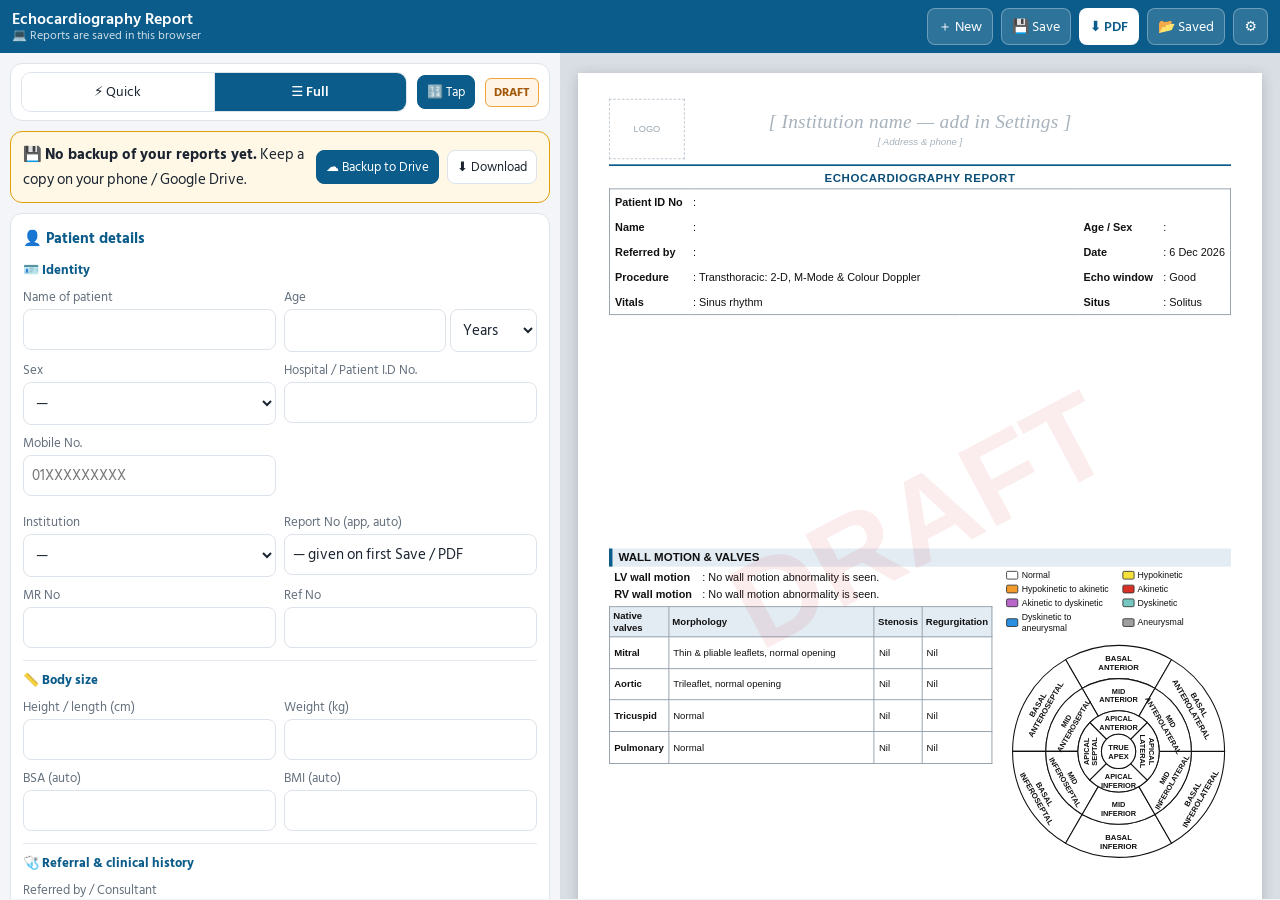
==== commit c6b8ec2d: "Page 1: balanced columns, equal table headers, bottom space for sparse reports Co-Authored-By: Claud" ====
--- a/source/echo-report.html
+++ b/source/echo-report.html
@@ -126,7 +126,8 @@
 .pg .p1fill{display:flex;flex-direction:column;justify-content:space-between}
 .pg .p1fill .cols2{align-items:stretch}
 .pg .p1fill .cols2>div,.pg .p1fill .cols4060>div{display:flex;flex-direction:column;gap:calc(3px + var(--pp,0px))}
-.pg .p1fill .cols2>div>table,.pg .p1fill .cols4060>div>table,.pg .p1fill .cols4060>div>.sec{flex:1 1 auto;margin:0!important}
+.pg .p1fill .cols2>div>table{flex:1 1 auto;margin:0!important}
+.pg .p1fill .cols4060>div>table,.pg .p1fill .cols4060>div>.sec{flex:0 0 auto;margin:0!important}
 .pg .p1fill .cols4060>div{justify-content:flex-start}
 .pg .p1fill .mtb td,.pg .p1fill .vlt td{padding-top:calc(1.6px + var(--pp,0px))!important;padding-bottom:calc(1.6px + var(--pp,0px))!important}
 .pg .p1fill .ptb td{padding-top:calc(1.8px + var(--pp,0px)*.5)!important;padding-bottom:calc(1.8px + var(--pp,0px)*.5)!important}
@@ -136,6 +137,12 @@
 .pg .cols4060 .vlt{margin-top:0}
 .pg .cols4060>div>table,.pg .cols4060>div>.sec{margin-bottom:calc(6px + var(--pp,0px)*1.5)!important}
 .pg .cols4060 .sec{margin-top:0}
+.pg .cols4060>div>.cb{display:block;min-height:0}
+.pg .cols4060>div>.cb>table,.pg .cols4060>div>.cb>.sec{margin:0!important;height:100%}
+.pg .cols4060>div>.cb>.sec>table{height:100%}
+.pg .cols4060>div>.cb>.sec>.cols2{height:100%}
+.pg .cols4060 .cb tr:has(>.cap1), .pg .cols4060 .cb tr:has(>th){height:1px}
+.pg .cols4060>div>.cb+.cb{margin-top:2px}
 .pto{position:absolute;left:0;right:0;text-align:center;font-size:11px;font-weight:700;font-style:italic;letter-spacing:.3px;color:#111}
 .pg{width:794px;height:1123px;padding:30px 36px 26px;background:#fff;color:#111;font-family:Arial,Helvetica,sans-serif;font-size:11.77px;line-height:1.3;overflow:hidden;position:relative}
 .pgc{width:100%}
@@ -276,6 +283,9 @@
 .det{border-top:1px dashed var(--abnb);margin-top:8px;padding-top:8px}
 .det .dt{font-weight:700;font-size:13px;color:#8a5a00;margin-bottom:6px}
 .det .wkt{background:#fff;border:1px solid var(--abnb);border-radius:6px;padding:1px 8px;margin-left:6px;color:var(--ink)}
+ #backChk{position:fixed;left:50%;transform:translateX(-50%);bottom:18px;z-index:110;display:none;padding:10px 16px;border-radius:22px;border:0;background:#b3261e;color:#fff;font-size:14px;font-weight:600;box-shadow:0 4px 14px rgba(0,0,0,.25)}#backChk.on{display:block}
+.chk-box li.go{cursor:pointer}.chk-box .goar{display:inline-block;margin-left:4px;padding:0 7px;border:1px solid #9ab;border-radius:10px;font-size:12px;font-weight:600;color:#1b5a8a;background:#fff;white-space:nowrap}
+@keyframes flashk{0%,100%{box-shadow:0 0 0 0 rgba(255,170,0,0)}30%,70%{box-shadow:0 0 0 4px rgba(255,170,0,.85)}}.flash{animation:flashk 1.6s ease 2;border-radius:8px}
 .chkr{background:#fdecea;border:1px solid #f3b8b2;border-radius:8px;padding:6px 10px;margin-top:6px}.chkr ul,.chky ul{margin:4px 0 0 18px;padding:0}
 .chky{background:#fff8e1;border:1px solid #f1d98a;border-radius:8px;padding:6px 10px;margin-top:6px}
 .vxbar{display:flex;gap:6px;align-items:center;flex-wrap:wrap;margin:2px 0 4px}.vxbar .vxmic,.vxbar .vxai{display:none}body.has-mic .vxbar .vxmic,body.has-ai .vxbar .vxai{display:inline-block}
@@ -1580,8 +1590,23 @@
 }
 const YELLOW_RE=/spelling|Sex is not selected|Age is not entered|^Template|Low birth weight|consider a low-flow state|differs from the ASE|type \(mechanical|single tamponade sign|possible stenosis — compare/i;
 function checksSplit(){ const W=checks(); return {red:W.filter(w=>!YELLOW_RE.test(w)), yel:W.filter(w=>YELLOW_RE.test(w))}; }
+// where each warning points to in the form (tap a warning → jump there)
+const GOTO=[[/Sex is not selected/,'[data-g="sex"]'],[/Age is not entered/,'[data-g="ageN"]'],[/weight/i,'[data-g="wt"]'],
+  [/EF band|No LVEF|Teichholz EF/,'.efb'],[/tamponade|Pericardial effusion/i,'#periBox,[data-fr="peri"]'],
+  [/Prosthetic mitral|Mitral valve|^MS |MS selected|MS grade|MVA|PTMC|Wilkins/,'[data-vc="mv"]'],[/Prosthetic aortic|Aortic valve|^AS |AS grade|Discordant AS|AS with SVi/,'[data-vc="av"]'],
+  [/^TR |TR velocity|TR is|Tricuspid valve/,'[data-vc="tv"]'],[/Pulmonary valve|^PS /,'[data-vc="pv"]'],[/Diastolic/,'[data-fr="dd"]'],
+  [/LV marked|"LV |LVH|LV finding/,'[data-fr="lv"]'],[/LA marked|"LA |LA finding/,'[data-fr="la"]'],[/thrombus/i,'[data-fr="mass"]'],[/^Template/,'#tplCard,.tpl']];
+const gotoOf=w=>{ const g=GOTO.find(([re])=>re.test(w)); return g?g[1]:''; };
+function gotoField(sel){ const el=sel.split(',').map(x=>document.querySelector(x.trim())).find(Boolean);
+  if(!el){ toast(FULL()?'This item has no field on the form':'Switch to ☰ Full mode to see this field'); return; }
+  showTab('pForm'); setTimeout(()=>{ el.scrollIntoView({behavior:'smooth',block:'center'}); el.classList.remove('flash'); void el.offsetWidth; el.classList.add('flash');
+    const f=el.matches('input,select,textarea')?el:el.querySelector('input:not([type=checkbox]),select,textarea'); if(f) setTimeout(()=>{ try{ f.focus({preventScroll:true}); }catch(e){} },450);
+    let bk=document.getElementById('backChk'); if(!bk){ bk=document.createElement('button'); bk.id='backChk'; bk.textContent='↩ Back to checks'; document.body.appendChild(bk);
+      bk.onclick=()=>{ bk.classList.remove('on'); const c=document.getElementById('chkCard'); if(c) c.scrollIntoView({behavior:'smooth',block:'center'}); }; }
+    bk.classList.add('on'); clearTimeout(bk._t); bk._t=setTimeout(()=>bk.classList.remove('on'),20000); },60); }
+document.addEventListener('click',e=>{ const li=e.target.closest('[data-goto]'); if(!li) return; gotoField(li.dataset.goto); });
 function checksHTML(){ const {red,yel}=checksSplit(); if(!red.length&&!yel.length) return `<div class="chk-box ok">✓ No problems found</div>`;
-  return `<div class="chk-box"><b>Check before printing</b>${red.length?`<div class="chkr"><b>🔴 Must check (${red.length})</b><ul>${red.map(w=>`<li>${esc(w)}</li>`).join('')}</ul></div>`:''}${yel.length?`<div class="chky"><b>🟡 For information (${yel.length})</b><ul>${yel.map(w=>`<li>${esc(w)}</li>`).join('')}</ul></div>`:''}</div>`; }
+  return `<div class="chk-box"><b>Check before printing</b>${red.length?`<div class="chkr"><b>🔴 Must check (${red.length})</b><ul>${red.map(w=>{ const g=gotoOf(w); return `<li${g?` data-goto="${esc(g)}" class="go"`:''}>${esc(w)}${g?' <span class="goar">↗ Go</span>':''}</li>`; }).join('')}</ul></div>`:''}${yel.length?`<div class="chky"><b>🟡 For information (${yel.length})</b><ul>${yel.map(w=>{ const g=gotoOf(w); return `<li${g?` data-goto="${esc(g)}" class="go"`:''}>${esc(w)}${g?' <span class="goar">↗ Go</span>':''}</li>`; }).join('')}</ul></div>`:''}</div>`; }
 function renderForm(){
   calcAll();
   const ped=isPed(), b=bsa();
@@ -1849,13 +1874,23 @@
     const T=(t,rows)=>rows.length?`<table class="mtb"><tr><td colspan="3" class="cap1">${t}</td></tr><tr><th>Parameter</th><th style="text-align:right">Value</th><th>Normal</th></tr>${rows.join('')}</table>`:'';
     const V=window.P1V||'B', MASS=['lvm','lvmi','rwt','tapse','rvs','fac','gls'];
     const fRows=MM.filter(d=>d.g==='f').filter(printRow);
-    const L=[T('M-MODE & 2D MEASUREMENTS',MM.filter(d=>d.g==='m').filter(printRow).map(rowHTML)),
-             T('LV FUNCTION',[efRow(),...fRows.filter(d=>V!=='A'||!MASS.includes(d.id)).map(rowHTML)].filter(Boolean)),
-             T('DIASTOLIC FUNCTION',DD.filter(d=>d.g==='d').filter(printRow).map(rowHTML))].join('');
-    const Rt=[V==='A'?T('LV MASS & RV FUNCTION',fRows.filter(d=>MASS.includes(d.id)).map(rowHTML)):'',
-             T('GREAT VESSELS',MM.filter(d=>d.g==='v').filter(printRow).map(rowHTML)),
-             T('HAEMODYNAMICS',DD.filter(d=>d.g==='h').filter(printRow).map(rowHTML)), valveTable(), V==='B'?dopplerHTML('flowN'):''].join('');
-    return `<div class="cols4060 sec"><div>${L}</div><div>${Rt}</div></div>`;
+    const mm=T('M-MODE & 2D MEASUREMENTS',MM.filter(d=>d.g==='m').filter(printRow).map(rowHTML)),
+          lvf=T('LV FUNCTION',[efRow(),...fRows.filter(d=>V!=='A'||!MASS.includes(d.id)).map(rowHTML)].filter(Boolean)),
+          dia=T('DIASTOLIC FUNCTION',DD.filter(d=>d.g==='d').filter(printRow).map(rowHTML)),
+          mas=V==='A'?T('LV MASS & RV FUNCTION',fRows.filter(d=>MASS.includes(d.id)).map(rowHTML)):'',
+          gv=T('GREAT VESSELS',MM.filter(d=>d.g==='v').filter(printRow).map(rowHTML)),
+          hm=T('HAEMODYNAMICS',DD.filter(d=>d.g==='h').filter(printRow).map(rowHTML)),
+          vt=valveTable(), dp=V==='B'?dopplerHTML('flowN'):'';
+    // balance the two columns: small tables may move across so neither column ends in a big empty gap
+    const opts=[], sm=[mas,gv,hm].filter(Boolean);
+    for(let k=0;k<=sm.length;k++) opts.push([[mm,lvf,dia,...sm.slice(0,k)],[...sm.slice(k),vt,dp]]);
+    [[dia],[lvf],[lvf,dia]].forEach(mv=>opts.push([[mm,lvf,dia].filter(b=>!mv.includes(b)),[...sm,vt,dp,...mv]]));
+    const colH=h=>measure(`<div class="roomy tight"><div class="cols4060 sec"><div>${h}</div><div></div></div></div>`);
+    const colHR=h=>measure(`<div class="roomy tight"><div class="cols4060 sec"><div></div><div>${h}</div></div></div>`);
+    let best=opts[0], bd=1e9;
+    if(typeof measure==='function' && $('#measure')) opts.forEach((o,i)=>{ const d=Math.abs(colH(o[0].join(''))-colHR(o[1].join('')))+(i?4:0); if(d<bd){ bd=d; best=o; } });
+    const W=b=>b?`<div class="cb" style="flex:${(b.split(/<tr/).slice(1).filter(r=>!/^[^]*?<\/tr>/.exec(r)[0].match(/<th|cap1/)).length)||1} 1 auto">${b}</div>`:'';
+    return `<div class="cols4060 sec"><div>${best[0].map(W).join('')}</div><div>${best[1].map(W).join('')}</div></div>`;
   }
   const secs=[['M-MODE & 2D MEASUREMENTS',MM.filter(d=>d.g==='m').filter(printRow).map(rowHTML)],
               ['LV FUNCTION',[efRow(),...MM.filter(d=>d.g==='f').filter(printRow).map(rowHTML)].filter(Boolean)],
@@ -2160,8 +2195,10 @@
   window.NFC=false;
   const wrapH=pp=>WR(mBlocks,pp);
   const measS=(h,sc)=>{ const m=$('#measure'); m.innerHTML=pageHTML('<div class="'+RC1+'">'+h+'</div>',0,1,sc); return m.querySelector('.pgc').offsetHeight; };
-  const fill=sc=>{ let lo=0, hi=9; for(let k=0;k<12;k++){ const m=(lo+hi)/2; if(measS(wrapH(m),sc)<=inner/sc) lo=m; else hi=m; }
-    P1.pp=lo; P1.fill=true; P1.H=inner/sc; cur=wrapH(lo).replace('class="p1fill"',`class="p1fill" data-fill="1"`); };
+  // few entries → leave 1–1.5 inch free above the P.T.O. line instead of stretching rows to the bottom
+  const IN=96, spare=inner-hAll, reserve=spare>=2.5*IN?1.5*IN:spare>=1.6*IN?1*IN:0; P1.reserve=reserve;
+  const fill=sc=>{ const tgt=(sc===1?inner-reserve:inner)/sc; let lo=0, hi=9; for(let k=0;k<12;k++){ const m=(lo+hi)/2; if(measS(wrapH(m),sc)<=tgt) lo=m; else hi=m; }
+    P1.pp=lo; P1.fill=true; P1.H=tgt; cur=wrapH(lo).replace('class="p1fill"',`class="p1fill" data-fill="1"`); };
   if(hAll<=inner) fill(1);
   else if(measS(wrapH(0),0.8)<=inner/0.8){ let lo=0.8, hi=1; for(let k=0;k<10;k++){ const m=(lo+hi)/2; if(measS(wrapH(0),m)<=inner/m) lo=m; else hi=m; }
     P1.scale=lo; fill(lo); }
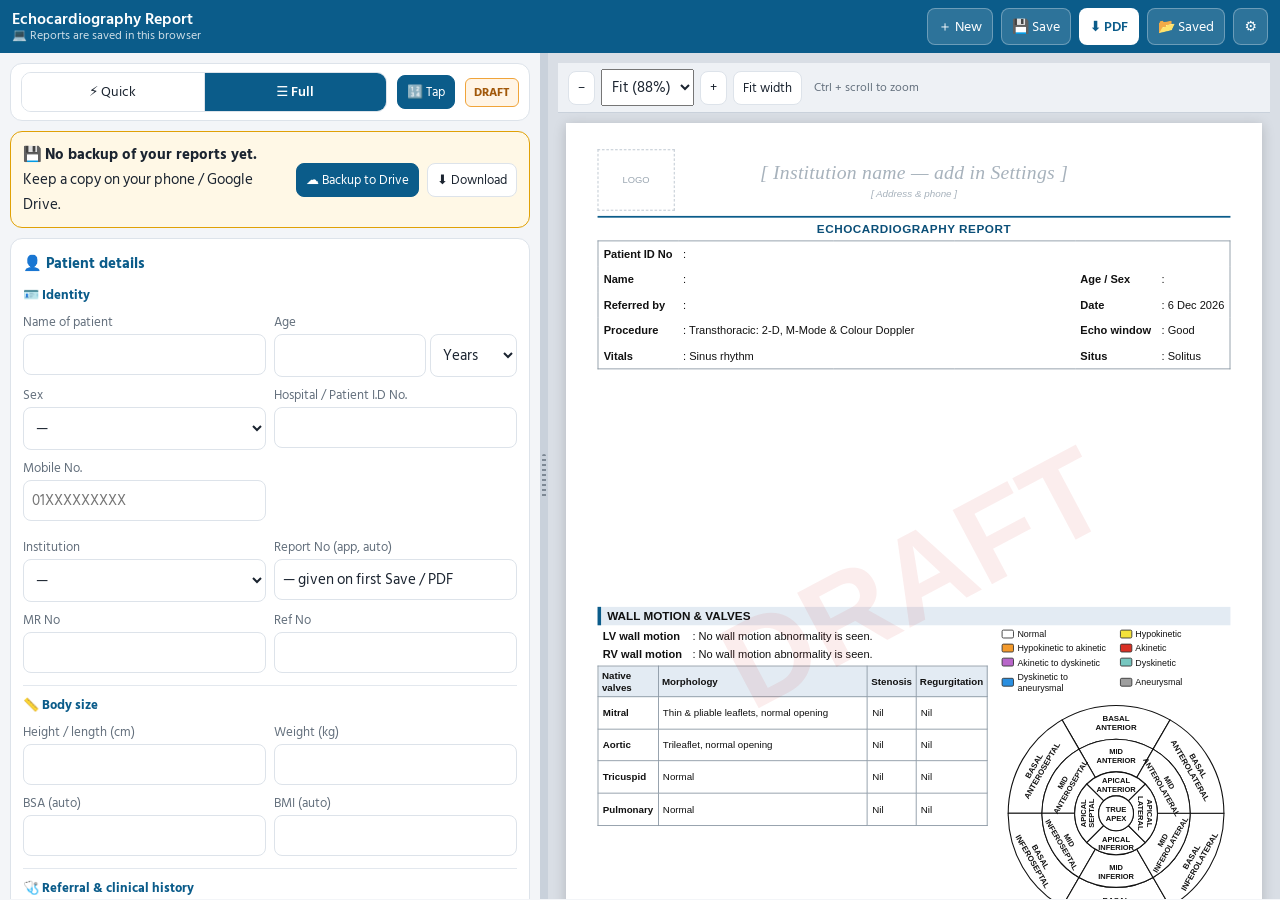
==== commit db72271b: "PAPVC + congenital samples, Pettersen z-scores, ToF/PV reporting, Tell-the-app, voice fixes, Teichho" ====
--- a/source/echo-report.html
+++ b/source/echo-report.html
@@ -26,9 +26,20 @@
 .wrap{display:block}
 .pane{display:none;padding:10px}
 .pane.on{display:block}
+.cmdbox{margin-top:10px;padding:10px;border:1px solid #b9cbe0;border-radius:10px;background:#f4f8fc}.cmdbox textarea{width:100%;margin:6px 0 4px}
+.cmdplan ul{margin:4px 0 8px;padding-left:4px;list-style:none}.cmdplan li{margin:3px 0;font-size:14px}.cmdplan input{margin-right:6px}
+.wm4v{display:grid;grid-template-columns:1fr 1fr;gap:8px 10px;margin:4px 0 8px;padding:8px;border:1px solid var(--line);border-radius:10px;background:#fff}
+.wm4v .rwv{text-align:center}.wm4v svg{width:100%;height:auto;max-height:230px}.wm4v .rwcap{font-size:11px;color:#555;margin-top:2px}
+.wm4v [data-seg]{cursor:pointer}.wm4v [data-seg]:hover{opacity:.75}
+#pvBar{position:sticky;top:0;z-index:5;display:flex;align-items:center;gap:6px;padding:6px 10px;background:#eef1f5;border-bottom:1px solid #c9d1db}
+#pvBar select{width:auto;padding:4px 6px}
+#splitter{display:none;cursor:col-resize;background:#c9d1db;position:relative;touch-action:none}
+#splitter::after{content:'';position:absolute;left:2px;right:2px;top:50%;height:44px;margin-top:-22px;border-radius:3px;background:repeating-linear-gradient(#7d8894 0 2px,transparent 2px 5px)}
+#splitter:hover,#splitter.drag{background:#9fb4cc}
 @media (min-width:1100px){
   .tabs{display:none}
-  .wrap{display:grid;grid-template-columns:minmax(460px,560px) 1fr;gap:0;height:calc(100vh - 54px)}
+  .wrap{display:grid;grid-template-columns:var(--fw,540px) 8px 1fr;gap:0;height:calc(100vh - 54px)}
+  #pForm{grid-column:1} #pPrev{grid-column:3} #splitter{display:block;grid-column:2;grid-row:1}
   #pForm,#pPrev{display:block;overflow:auto;height:100%}
   #pPrev{background:#d9dee5}
   #pSaved.on,#pSet.on{position:fixed;inset:54px 0 0 0;z-index:30;background:var(--bg);overflow:auto}
@@ -143,6 +154,9 @@
 .pg .cols4060>div>.cb>.sec>.cols2{height:100%}
 .pg .cols4060 .cb tr:has(>.cap1), .pg .cols4060 .cb tr:has(>th){height:1px}
 .pg .cols4060>div>.cb+.cb{margin-top:2px}
+.smpban{margin:0 0 10px;padding:9px 12px;border:1px solid #e0b100;border-radius:10px;background:#fff6cc;font-size:14px;color:#5a4a00}
+.tplbar{display:flex;align-items:center;gap:6px;flex-wrap:wrap;margin:6px 0 4px;padding:8px 10px;border:1px solid var(--pri);border-radius:10px;background:#eef4fb}
+.tplbar .sp{flex:1}.chip.pick{outline:2px solid var(--pri)}
 .pto{position:absolute;left:0;right:0;text-align:center;font-size:11px;font-weight:700;font-style:italic;letter-spacing:.3px;color:#111}
 .pg{width:794px;height:1123px;padding:30px 36px 26px;background:#fff;color:#111;font-family:Arial,Helvetica,sans-serif;font-size:11.77px;line-height:1.3;overflow:hidden;position:relative}
 .pgc{width:100%}
@@ -407,6 +421,7 @@
 .pg.bw td.a, .pg.bw td.v.a{font-weight:800}
 .pg.bw .rt{letter-spacing:.8px}
 .pg.bw .abbr{border-top-color:#000}
+.pg .abbr.sm,.pg .roomy .abbr.sm{font-size:7.6px;margin-top:4px;line-height:1.15}
 .pg.bw .wmk{color:rgba(0,0,0,.07) !important}
 .pg.bw .lgbw .lgi{display:flex;align-items:center;gap:5px}
 .pg.bw .lgbw .lgi svg{flex:none}
@@ -486,7 +501,8 @@
 </div>
 <div class="wrap side" id="wrap">
   <div class="pane on" id="pForm"></div>
-  <div class="pane" id="pPrev"><div id="pv"></div></div>
+  <div id="splitter" title="Drag to resize · double-click to reset"></div>
+  <div class="pane" id="pPrev"><div id="pvBar"><button class="mini" data-z="out" title="Zoom out (Ctrl + mouse wheel)">−</button><select id="pvPct" title="Zoom"><option value="fit">Fit</option></select><button class="mini" data-z="in" title="Zoom in (Ctrl + mouse wheel)">+</button><button class="mini" data-z="fit">Fit width</button><span class="hint" style="margin:0 0 0 6px">Ctrl + scroll to zoom</span></div><div id="pv"></div></div>
   <div class="pane" id="pSaved"></div>
   <div class="pane" id="pSet"></div>
 </div>
@@ -539,12 +555,16 @@
   {g:'f', id:'mvarea',l:'MV area (planimetry)',   s:'MVA (planimetry)', u:'cm²', lo:2.0, nt:'4.0–6.0', dp:2},
   {g:'f', id:'tvann',l:'TV annulus',              s:'TV annulus', u:'mm', lo:28, hi:44},
   // great vessels
+  {g:'v', id:'pvann',l:'Pulmonary valve annulus', s:'PV annulus', u:'mm'},
   {g:'v', id:'avann',l:'Aortic annulus',          s:'Aortic annulus', u:'mm', lo:17, hi:22},
   {g:'v', id:'sinus',l:'Aortic sinus (Valsalva)', s:'Aortic sinus', u:'mm', hi:{M:40,F:36}},
   {g:'v', id:'stj',  l:'Sinotubular junction',    s:'Sinotubular junction', u:'mm', hi:{M:35,F:32}},
   {q:1, g:'v', id:'ascao',l:'Ascending aorta',         s:'Ascending aorta', u:'mm', hi:{M:38,F:35}},
   {q:1, g:'v', id:'arch', l:'Arch of aorta',           s:'Arch of aorta', u:'mm', hi:36},
   {g:'v', id:'isth', l:'Aortic isthmus',          s:'Aortic isthmus', u:'mm'},
+  {ped:1, g:'v', id:'darch', l:'Distal transverse arch',  s:'Distal arch', u:'mm'},
+  {ped:1, g:'v', id:'dao',  l:'Descending aorta at diaphragm', s:'DAo (diaphragm)', u:'mm'},
+  {ped:1, g:'v', id:'coaidx', l:'Isthmus / DAo ratio (coarctation index)', s:'Isthmus / DAo', u:'', lo:0.64, nt:'≥ 0.64', calc:1, dp:2},
   {q:1, g:'v', id:'mpa',  l:'Main PA (MPA)',           s:'MPA',   u:'mm', lo:14, hi:28},
   {g:'v', id:'lpa',  l:'Left PA (LPA)',           s:'LPA',   u:'mm', lo:9,  hi:16},
   {g:'v', id:'rpa',  l:'Right PA (RPA)',          s:'RPA',   u:'mm', lo:9,  hi:16},
@@ -636,7 +656,7 @@
   {k:'mv', n:'Mitral valve',    ab:'M', morph:['Thin & pliable leaflets, normal opening','Mildly thickened leaflets, normal opening','Thickened, restricted leaflets — rheumatic (doming AML)','Mitral valve prolapse','Mitral annular calcification','Prosthetic valve (normally functioning)','Repaired valve']},
   {k:'av', n:'Aortic valve',    ab:'A', morph:['Trileaflet, normal opening','Sclerotic leaflets, normal opening','Thickened / calcified, restricted opening','Rheumatic involvement','Bicuspid aortic valve','Prosthetic valve (normally functioning)']},
   {k:'tv', n:'Tricuspid valve', ab:'T', morph:['Normal','Thickened leaflets','Rheumatic involvement','Prolapse','Not well visualised']},
-  {k:'pv', n:'Pulmonary valve', ab:'P', morph:['Normal','Thickened','Not well visualised']},
+  {k:'pv', n:'Pulmonary valve', ab:'P', morph:['Normal','Thickened','Bicuspid','Doming in systole','Dysplastic (thickened, myxomatous)','Not well visualised']},
 ];
 const FIND = [
   {k:'la',   n:'Left atrium',      o:['Normal size','Dilated','Mildly dilated','Severely dilated']},
@@ -654,7 +674,7 @@
   {k:'archs',n:'Aortic arch',      o:['Left-sided aortic arch','Right-sided aortic arch']},
   {k:'pda',  n:'PDA / coarctation',o:['No PDA, no coarctation','PDA present','Small PDA (transitional)','Coarctation of aorta suspected','PDA with coarctation']},
 ];
-const ADVICE = ['Clinical correlation.','Cardiology consultation.','Follow-up echocardiography after 6 months.','Follow-up echocardiography after 1 year.','Coronary angiogram (CAG).','Transoesophageal echocardiography (TEE).','Cardiac surgical consultation.','Secondary prophylaxis for rheumatic fever.'];
+const ADVICE = ['Clinical correlation.','Cardiology consultation.','Paediatric cardiology and paediatric cardiac surgery consultation.','CT angiography to define coronary / pulmonary artery anatomy.','Follow-up echocardiography after 6 months.','Follow-up echocardiography after 1 year.','Coronary angiogram (CAG).','Transoesophageal echocardiography (TEE).','Cardiac surgical consultation.','Secondary prophylaxis for rheumatic fever.'];
 const OLD_DOC = 'Dr. Mohammad Shaikh Mahbub Setu\nMBBS, MS (Cardiovascular & Thoracic Surgery)\nBangladesh Medical University\nTrained in High Resolution Ultrasound,\nColor Doppler Echocardiography & Duplex Study';
 const DOC_DEFAULT = 'Dr. Md. Shayeekh Mahbub Setu\nMBBS (Dhaka), BCS (Health), CCD (BIRDEM)\nMS (CV & TS), BSMMU\nDuplex & HR USG\nColor Doppler ECHO Expert';
 const DESC = {
@@ -701,20 +721,45 @@
 const EF_BANDS = ['<20','20–25','25–30','30–35','35–40','40–45','45–50','50–55','55–60','60–65','65–70','>70'];
 function bandMid(b){ if(b==='<20') return 17; if(b==='>70') return 72; const [a,c]=b.split('–').map(Number); return (a+c)/2; }
 function efGrade(v){ return v>=55?'Normal':v>=50?'Borderline low':v>=40?'Mildly reduced':v>=30?'Moderately reduced':'Severely reduced'; }
-/* ---- Paediatric z-scores: Pediatric Heart Network (Lopez 2017), BSA by Haycock; z = (X/BSA^a − mean)/SD, X in cm ---- */
+/* ---- Paediatric z-scores: Pettersen (Detroit) 2008, J Am Soc Echocardiogr 21:922 — ln(X cm) = b0 + b1·BSA − b2·BSA² + b3·BSA³, z = (ln X − ŷ)/√MSE; BSA Haycock.
+   Ascending aorta (not in Pettersen) falls back to PHN (Lopez 2017): z = (X/BSA^a − mean)/SD ---- */
+const PET = { rvd:[-0.317,1.850,1.274,0.335,0.058], ivsd:[-1.242,1.272,0.762,0.208,0.046], ivss:[-1.048,1.751,1.177,0.318,0.034],
+  lvidd:[0.105,2.859,2.119,0.552,0.010], lvids:[-0.371,2.833,2.081,0.538,0.016], lvpwd:[-1.586,1.849,1.188,0.313,0.037], lvpws:[-0.947,1.907,1.259,0.330,0.023],
+  avann:[-0.874,2.708,1.841,0.452,0.010], sinus:[-0.500,2.537,1.707,0.420,0.012], ao:[-0.500,2.537,1.707,0.420,0.012], stj:[-0.759,2.643,1.797,0.442,0.018],
+  arch:[-0.790,3.020,2.484,0.712,0.023], isth:[-1.072,2.539,1.627,0.368,0.027], darch:[-0.976,2.469,1.746,0.445,0.026], dao:[-0.922,2.100,1.411,0.371,0.018], mpa:[-0.707,2.746,1.807,0.424,0.024],
+  rpa:[-1.360,3.394,2.508,0.660,0.027], lpa:[-1.348,2.884,1.954,0.466,0.028], mvann:[-0.271,2.446,1.700,0.425,0.022],
+  tvann:[-0.164,2.341,1.596,0.387,0.036], pvann:[-0.761,2.774,1.808,0.436,0.023], la:[-0.208,2.164,1.597,0.429,0.020] };
+const petY=(id,b)=>{ const [b0,b1,b2,b3]=PET[id]; return b0+b1*b-b2*b*b+b3*b*b*b; };
+const hasZ=id=>!!(PET[id]||PHN[id]);
 const PHN = { lvidd:[0.45,3.89,0.33], ivsd:[0.40,0.58,0.09], lvpwd:[0.40,0.57,0.09], avann:[0.50,1.48,0.14], ao:[0.50,2.06,0.18],
   stj:[0.50,1.69,0.16], ascao:[0.50,1.79,0.18], arch:[0.50,1.53,0.23], isth:[0.50,1.25,0.18], mpa:[0.50,1.82,0.24],
   rpa:[0.50,1.07,0.18], lpa:[0.50,1.10,0.18], mvann:[0.50,2.23,0.22], tvann:[0.50,2.36,0.29] };
 /* ---- Congenital card ---- */
 const SHUNT = ['','L→R','R→L','Bidirectional'];
+const WM_NOTES=['Paradoxical septal motion (post-operative)','Paradoxical septal motion (LBBB / RV pacing)','Dyssynchronous LV contraction (LBBB pattern)','Septal flash with apical rocking',
+  'Septal bounce (constrictive / pericardial physiology)','Systolic septal flattening — D-shaped LV (RV pressure overload)','Diastolic septal flattening (RV volume overload)',
+  'Hyperdynamic LV','Global hypokinesia, relatively preserved basal segments','Apical ballooning with basal hyperkinesia (Takotsubo pattern)',
+  'Apical hypertrophy (spade-shaped LV cavity)','LV apical aneurysm','Basal inferior / inferolateral aneurysm','Apical thrombus suspected — contrast echo advised',
+  'Reduced longitudinal function despite normal EF','Suboptimal endocardial definition — wall motion assessment limited'];
+const PV_LF=['Trileaflet','Bicuspid','Unicuspid','Not clearly seen'], PV_CH=['Thin & mobile','Thickened','Doming in systole','Dysplastic (thickened, myxomatous)','Rudimentary (absent pulmonary valve)','Imperforate (atresia)'];
+function pvMorphTxt(V){ const lf=V.lf||PV_LF[0], ch=V.ch||PV_CH[0]; if(lf===PV_LF[0]&&ch===PV_CH[0]) return null;
+  if(/Rudimentary|Imperforate/.test(ch)) return ch.replace(/\s*\(.*\)/,'').replace('Imperforate','Imperforate (atretic)')+(/Rudimentary/.test(ch)?' leaflets (absent pulmonary valve)':' pulmonary valve');
+  return (lf==='Not clearly seen'?'Leaflets not clearly seen':lf)+', '+ch.charAt(0).toLowerCase()+ch.slice(1); }
+function pvAnnTxt(){ if(C.pvann==null) return ''; const z=zOf('pvann'); return `annulus ${mtxt('pvann')} mm${z!=null?` (${zTxt(z)}${z<-2?', hypoplastic':''})`:''}`; }
 const CG = {
   asd:{n:'ASD', f:[['type','Type',['','Secundum','Primum','Sinus venosus (superior)','Sinus venosus (inferior)','Coronary sinus']],['size','Size','mm'],['shunt','Shunt',SHUNT]]},
   vsd:{n:'VSD', f:[['type','Type',['','Perimembranous','Muscular (mid)','Muscular (apical)','Inlet','Outlet / doubly committed','Malaligned']],['size','Size','mm'],['shunt','Shunt',SHUNT],['pg','Peak gradient','mmHg']]},
   pda:{n:'PDA', f:[['size','Size (pulmonary end)','mm'],['shunt','Shunt',SHUNT],['pg','Peak gradient','mmHg']]},
   coa:{n:'Coarctation', f:[['pg','Peak gradient (descending aorta)','mmHg'],['tail','Diastolic tail',['','Absent','Present']]]},
-  tof:{n:'TOF', f:[['ovr','Aortic override','%'],['rvot','RVOT obstruction',['','Infundibular','Valvular','Infundibular & valvular','Supravalvular / branch PA']],['pg','RVOT peak gradient','mmHg'],['pa','Pulmonary arteries',['','Confluent, good-sized','Confluent, small','Non-confluent','Pulmonary atresia']]]},
+  tof:{n:'TOF', f:[['type','Type',['','with pulmonary stenosis','with pulmonary atresia','with absent pulmonary valve','with AVSD']],['ovr','Aortic override','%'],
+    ['rvot','RVOT obstruction level',['','Infundibular','Infundibular & valvular','Valvular','Infundibular, valvular & supravalvular','Supravalvular / branch PA']],['pg','RVOT peak gradient (or enter PV Vmax)','mmHg'],
+    ['pat','Doppler pattern',['','Dynamic (dagger-shaped)','Fixed','Both (dynamic + fixed)']],['cor','Coronary arteries',['','Normal origins; no vessel crossing RVOT','LAD from RCA crossing RVOT','Single coronary artery','Not clearly seen']],['pa','Pulmonary arteries',['','Confluent, good-sized','Confluent, small','Non-confluent','Pulmonary atresia']]]},
   tga:{n:'TGA', f:[['type','Type',['','d-TGA','cc-TGA (L-TGA)']],['mix','Mixing',['','Via PFO','Via ASD','Via VSD','Via PDA','Via PFO & PDA','Via ASD & PDA','Via VSD & PDA']],['adeq','Mixing adequacy',['','Adequate','Inadequate (restrictive atrial communication)']],['lvot','LVOT (pulmonary) obstruction',['','Absent','Present']]]},
   avsd:{n:'AVSD', f:[['type','Type',['','Partial (primum ASD + cleft MV)','Transitional','Complete (common AV valve)']],['avvr','AV valve regurgitation',['','None','Mild','Moderate','Severe']],['shunt','Shunt',SHUNT]]},
+  papvc:{n:'PAPVC', f:[['status','Status',['','Suspected','Confirmed']],
+    ['veins','Anomalous vein(s)',['','Right upper (RUPV)','Right upper + middle (RUPV, RMPV)','All right veins','Right lower (RLPV) — scimitar','Left upper (LUPV)','All left veins']],
+    ['site','Drains to',['','SVC','SVC–RA junction','Right atrium','Coronary sinus','Innominate vein (via vertical vein)','IVC (scimitar vein)','Azygos vein']],
+    ['nla','Veins seen entering LA',['','4','3','2','1','0']],['obs','Flow',['','Non-obstructed','Obstructed']],['pg','Mean gradient (if obstructed)','mmHg']]},
   trans:{n:'Transitional (neonate)', f:[['pfo','PFO / ASD flow',['','L→R','Bidirectional']],['pda','PDA',['','Small, L→R','Small, bidirectional','Closed']]]}
 };
 function newCG(){ const o={on:[]}; Object.keys(CG).forEach(k=>{ o[k]={}; CG[k].f.forEach(([id,,t])=>o[k][id]=Array.isArray(t)?t[0]:''); }); return o; }
@@ -736,12 +781,13 @@
  {g:'Post-operative', n:'Post-AVR status', a:r=>{ r.status='S/P AVR'; r.v.av.morph='Prosthetic valve (normally functioning)'; }},
  {g:'Post-operative', n:'Post-DVR status', a:r=>{ r.status='S/P DVR'; r.v.mv.morph='Prosthetic valve (normally functioning)'; r.v.av.morph='Prosthetic valve (normally functioning)'; r.f.la.o='Dilated'; }},
  {g:'Acquired', n:'Pericardial effusion', a:r=>{ r.f.peri.o='Moderate pericardial effusion'; }},
+ {g:'Congenital', n:'PAPVC', a:r=>{ r.desc.ven=DESC.ven[2]; r.f.ias.o='ASD (sinus venosus)'; r.f.ra.o='Dilated'; r.f.rv.o='Dilated'; r.v.tv.rg='Grade I (mild)'; r.cg.on=['papvc','asd']; r.cg.papvc.status='Suspected'; r.cg.papvc.veins='Right upper + middle (RUPV, RMPV)'; r.cg.papvc.site='SVC'; r.cg.papvc.obs='Non-obstructed'; r.cg.asd.type='Sinus venosus (superior)'; r.cg.asd.shunt='L→R'; }},
  {g:'Congenital', n:'ASD', a:r=>{ r.f.ias.o='ASD (secundum)'; r.f.ra.o='Dilated'; r.f.rv.o='Dilated'; r.v.tv.rg='Grade I (mild)'; r.cg.on=['asd']; r.cg.asd.type='Secundum'; r.cg.asd.shunt='L→R'; }},
  {g:'Congenital', n:'VSD', a:r=>{ r.f.ivs.o='Perimembranous VSD'; r.cg.on=['vsd']; r.cg.vsd.type='Perimembranous'; r.cg.vsd.shunt='L→R'; }},
  {g:'Congenital', n:'PDA', a:r=>{ r.f.pda.o='PDA present'; r.cg.on=['pda']; r.cg.pda.shunt='L→R'; }},
  {g:'Congenital', n:'PFO', a:r=>{ r.f.ias.o='PFO'; }},
  {g:'Congenital', n:'AVSD', a:r=>{ r.f.ias.o='ASD (primum)'; r.f.ivs.o='Inlet VSD'; r.f.ra.o='Dilated'; r.f.rv.o='Dilated'; r.cg.on=['avsd']; r.cg.avsd.type='Complete (common AV valve)'; r.cg.avsd.shunt='L→R'; }},
- {g:'Congenital', n:'Tetralogy of Fallot', a:r=>{ r.f.ivs.o='Large malaligned VSD'; r.f.rv.o='Hypertrophied'; r.cg.on=['tof','vsd']; r.cg.vsd.type='Malaligned'; r.cg.vsd.shunt='Bidirectional'; r.cg.tof.rvot='Infundibular & valvular'; r.cg.tof.pa='Confluent, good-sized'; }},
+ {g:'Congenital', n:'Tetralogy of Fallot', a:r=>{ r.f.ivs.o='Large malaligned VSD'; r.f.rv.o='Hypertrophied'; r.cg.on=['tof','vsd']; r.cg.vsd.type='Malaligned'; r.cg.vsd.shunt='Bidirectional'; r.cg.tof.type='with pulmonary stenosis'; r.cg.tof.rvot='Infundibular'; r.cg.tof.pa='Confluent, good-sized'; r.cg.tof.cor='Normal origins; no vessel crossing RVOT'; }},
  {g:'Congenital', n:'TGA', a:r=>{ r.desc.va=DESC.va[1]; r.f.lv.c='subpulmonary ventricle'; r.f.rv.c='systemic ventricle'; r.cg.on=['tga']; r.cg.tga.type='d-TGA'; }},
  {g:'Congenital', n:'Coarctation of aorta', a:r=>{ r.f.pda.o='Coarctation of aorta suspected'; r.f.lv.o='Concentric hypertrophy'; r.cg.on=['coa']; }},
  {g:'Neonate', n:'Neonatal transitional circulation', a:r=>{ r.f.ias.o='PFO with L→R flow (transitional)'; r.f.pda.o='Small PDA (transitional)'; r.cg.on=['trans']; r.cg.trans.pfo='L→R'; r.cg.trans.pda='Small, L→R'; }},
@@ -815,10 +861,14 @@
 function bsa(){ const h=pnum(rep.ht), w=pnum(rep.wt); if(!w) return null;
   if(isPed()) return h?0.024265*Math.pow(w,0.5378)*Math.pow(h,0.3964):(4*w+7)/(w+90);
   return h?Math.sqrt(h*w/3600):null; }
-function zOf(id){ if(!isPed()||!PHN[id]||C[id]==null) return null; const b=bsa(); if(!b) return null; const [a,m,sd]=PHN[id]; return (C[id]/10/Math.pow(b,a)-m)/sd; }
-function pedRange(id){ const b=bsa(); if(!PHN[id]||!b) return null; const [a,m,sd]=PHN[id]; const f=Math.pow(b,a)*10; return [(m-2*sd)*f,(m+2*sd)*f]; }
+function zOf(id){ if(!isPed()||!hasZ(id)||C[id]==null||C[id]<=0) return null; const b=bsa(); if(!b) return null;
+  if(PET[id]) return (Math.log(C[id]/10)-petY(id,b))/Math.sqrt(PET[id][4]);
+  const [a,m,sd]=PHN[id]; return (C[id]/10/Math.pow(b,a)-m)/sd; }
+function pedRange(id){ const b=bsa(); if(!hasZ(id)||!b) return null;
+  if(PET[id]){ const y=petY(id,b), s2=2*Math.sqrt(PET[id][4]); return [Math.exp(y-s2)*10,Math.exp(y+s2)*10]; }
+  const [a,m,sd]=PHN[id]; const f=Math.pow(b,a)*10; return [(m-2*sd)*f,(m+2*sd)*f]; }
 const zTxt = z=>z==null?'':`z ${z>=0?'+':''}${z.toFixed(1)}`;
-const PED_KEEP = ['ef','efs','fs'];
+const PED_KEEP = ['ef','efs','fs','coaidx'];
 function calcAll(){
   const g=id=>pnum(rep.m[id]);
   const sc=isCm()?100:1;
@@ -826,12 +876,18 @@
   VD.forEach(x=>{ const vv=g(x.k+'_v'), pi=g(x.k+'_pgIn'); o[x.k+'_mg']=g(x.k+'_mg');
     if(vv!=null){ o[x.k+'_v']=vv/sc; o[x.k+'_pg']=4*o[x.k+'_v']*o[x.k+'_v']; }
     else if(pi!=null){ o[x.k+'_pg']=pi; o[x.k+'_v']=Math.sqrt(pi/4); o[x.k+'_vAuto']=true; }
+    else if(x.k==='pv' && rep.cg && rep.cg.on.includes('tof') && pnum(rep.cg.tof.pg)){ o.pv_pg=pnum(rep.cg.tof.pg); o.pv_v=Math.sqrt(o.pv_pg/4); o.pv_vAuto=true; } // ToF: RVOT gradient = PV Doppler gradient
     else { o[x.k+'_v']=null; o[x.k+'_pg']=null; } });
   if(o.trv==null && o.trpgIn!=null){ o.trv=Math.sqrt(o.trpgIn/4); o.trvAuto=true; }
   const d=o.lvidd, s=o.lvids, iv=o.ivsd, pw=o.lvpwd;
   o.laao = (o.la&&o.ao)?o.la/o.ao:null;
+  o.coaidx = (o.isth&&o.dao)?o.isth/o.dao:null;
   o.fs = (d&&s)?(d-s)/d*100:null;
   o.ef = (d&&s)?(teich(d/10)-teich(s/10))/teich(d/10)*100:null;
+  // volumes: entered (biplane) values win; otherwise Teichholz from LVIDd / LVIDs, as the echo machine does
+  if(o.lvedv==null && d){ o.lvedv=teich(d/10); o.lvedvAuto=true; }
+  if(o.lvesv==null && s){ o.lvesv=teich(s/10); o.lvesvAuto=true; }
+  if(o.efs==null && o.lvedv && o.lvesv && !o.lvedvAuto && !o.lvesvAuto && o.lvesv<o.lvedv){ o.efs=(o.lvedv-o.lvesv)/o.lvedv*100; o.efsAuto=true; }
   o.ivspw = (iv&&pw)?iv/pw:null;
   o.lvm = (d&&iv&&pw)?0.8*1.04*(Math.pow((iv+d+pw)/10,3)-Math.pow(d/10,3))+0.6:null;
   const b=bsa(); o.lvmi = (o.lvm&&b)?o.lvm/b:null;
@@ -863,14 +919,14 @@
   C=o; return o;
 }
 function normText(d){
-  if(isPed()){ if(PHN[d.id]){ const r=pedRange(d.id); if(!r) return 'BSA?'; const f=x=>x<10?x.toFixed(1):x.toFixed(0); return `${f(r[0])}–${f(r[1])}`; }
+  if(isPed()){ if(hasZ(d.id)){ const r=pedRange(d.id); if(!r) return 'BSA?'; const f=x=>x<10?x.toFixed(1):x.toFixed(0); return `${f(r[0])}–${f(r[1])}`; }
     if(!PED_KEEP.includes(d.id)) return '—'; }
   if(d.nt) return d.nt; let lo=rng(d.lo), hi=rng(d.hi);
   if(d.vel&&isCm()){ lo=lo!=null?Math.round(lo*100):lo; hi=hi!=null?Math.round(hi*100):hi; }
   if(lo!=null&&hi!=null) return lo+'–'+hi; if(lo!=null) return '≥ '+lo; if(hi!=null) return '≤ '+hi; return '—'; }
 function flagV(v,lo,hi){ if(v==null) return ''; if(lo!=null&&v<lo) return '↓'; if(hi!=null&&v>hi) return '↑'; return ''; }
 function flag(d){
-  if(isPed()){ if(PHN[d.id]){ const z=zOf(d.id); return z==null?'':z>2?'↑':z<-2?'↓':''; } if(!PED_KEEP.includes(d.id)) return ''; }
+  if(isPed()){ if(hasZ(d.id)){ const z=zOf(d.id); return z==null?'':z>2?'↑':z<-2?'↓':''; } if(!PED_KEEP.includes(d.id)) return ''; }
   return flagV(C[d.id],rng(d.lo),rng(d.hi)); }
 const DPS={rap:0,mvapht:2,avarea:2,lavi:0,gls:0};
 const isAuto = id=>!!C[id+'Auto'] || (id==='rap'&&C.rapAuto);
@@ -1052,9 +1108,11 @@
     const md=msDetail(); p.push(`Mitral valve: ${lc(V.morph)}${md?'; '+md:''}`);
     if(V.st!=='None'){ const ex=[mvaTxt(), C.mv_mg!=null?'mean PG '+mtxt('mv_mg')+' mmHg':''].filter(Boolean); p.push(`${V.st.toLowerCase()} MS${ex.length?' ('+ex.join('; ')+')':''}`); const pt=ptmcText(); if(pt) p.push(pt.charAt(0).toLowerCase()+pt.slice(1)); }
   } else p.push(`${x.n}: ${isPros(x.k)?prDesc(x.k):lc(V.morph)}`);
+  if(x.k==='pv' && pvAnnTxt()) p.push(pvAnnTxt());
   if(coapTxt(x.k)) p.push(coapTxt(x.k));
+  if(x.k==='pv' && cgOn('tof')){ const vv=/valv/i.test(rep.cg.tof.rvot||''); if(vv) p.push('valvar component of the RVOT obstruction (see above)'); }
   if(x.k==='av' && V.st!=='None'){ const ad=asDetail(); p.push(`${V.st.toLowerCase()} AS${ad?' ('+ad+')':''}`); }
-  else if(V.st!=='None' && x.k!=='mv') p.push(`${V.st.toLowerCase()} ${x.ab}S`);
+  else if(V.st!=='None' && x.k!=='mv' && !(x.k==='pv'&&cgOn('tof'))) p.push(`${V.st.toLowerCase()} ${x.ab}S`);
   if(isPros(x.k)){}
   else if(V.rg==='None') p.push(`no ${x.ab}R`);
   else { let r=`${rgL(V.rg)} ${x.ab}R`;
@@ -1100,12 +1158,29 @@
   if(k==='asd') return `${d.type||''} ASD`.trim()+(sz(d.size,'mm')?` (${sz(d.size,'mm')})`:'')+(d.shunt?` with ${shTxt(d.shunt)} shunt`:'');
   if(k==='vsd') return `${d.type||''} VSD`.trim()+(sz(d.size,'mm')?` (${sz(d.size,'mm')})`:'')+(d.shunt?` with ${shTxt(d.shunt)} shunt`:'')+(sz(d.pg,'mmHg')?`; peak gradient ${sz(d.pg,'mmHg')}`:'');
   if(k==='pda') return 'PDA'+(sz(d.size,'mm')?` (${sz(d.size,'mm')} at pulmonary end)`:'')+(d.shunt?` with ${shTxt(d.shunt)} shunt`:'')+(sz(d.pg,'mmHg')?`; peak gradient ${sz(d.pg,'mmHg')}`:'');
-  if(k==='coa') return 'Coarctation of aorta'+(sz(d.pg,'mmHg')?` (peak gradient ${sz(d.pg,'mmHg')}${d.tail==='Present'?', with diastolic tail':''})`:(d.tail==='Present'?' with diastolic tail':''));
-  if(k==='tof'){ const p=[]; if(String(d.ovr||'').trim()) p.push(`aortic override ~${String(d.ovr).trim()}%`); if(d.rvot) p.push(`${d.rvot.toLowerCase()} RVOT obstruction${sz(d.pg,'mmHg')?` (peak gradient ${sz(d.pg,'mmHg')})`:''}`); if(d.pa) p.push(`${d.pa.toLowerCase()}${/atresia/i.test(d.pa)?'':' pulmonary arteries'}`); return 'Tetralogy of Fallot'+(p.length?': '+p.join('; '):''); }
+  if(k==='coa') return 'Coarctation of aorta'+(sz(d.pg,'mmHg')?` (peak gradient ${sz(d.pg,'mmHg')}${d.tail==='Present'?', with diastolic tail':''})`:(d.tail==='Present'?' with diastolic tail':''))+(C.isth!=null?`; isthmus ${mtxt('isth')} mm${isPed()&&zOf('isth')!=null?' ('+zTxt(zOf('isth'))+')':''}${C.coaidx!=null?`, isthmus/DAo ratio ${C.coaidx.toFixed(2)}`:''}`:'');
+  if(k==='tof'){ const p=[], ty=d.type||'with pulmonary stenosis', atr=/atresia/.test(ty)||/atresia/i.test(d.pa||'');
+    const LV={'Infundibular':'at infundibular level','Infundibular & valvular':'at infundibular and valvar levels','Valvular':'at valvar level','Infundibular, valvular & supravalvular':'at infundibular, valvar and supravalvar levels','Supravalvular / branch PA':'at supravalvar / branch PA level'};
+    if(atr) p.push('no antegrade flow across the RVOT');
+    else { const pg=C.pv_pg!=null?C.pv_pg:pnum(d.pg); const sev=pg==null?'':pg>64?'severe ':pg>=36?'moderate ':'mild ';
+      if(d.rvot||pg!=null) p.push(`${sev}RVOT obstruction${d.rvot?' '+LV[d.rvot]:''}${pg!=null?` (peak gradient ${pg.toFixed(0)} mmHg)`:''}${d.pat?`, ${/^Both/.test(d.pat)?'combined dynamic and fixed':/^Dynamic/.test(d.pat)?'dynamic (dagger-shaped)':'fixed'} Doppler signal`:''}`); }
+    if(String(d.ovr||'').trim()) p.push(`aortic override ~${String(d.ovr).trim()}%`);
+    if(d.pa) p.push(`${d.pa.toLowerCase()}${/atresia/i.test(d.pa)?'':' branch pulmonary arteries'}`);
+    if(d.cor) p.push(/^Normal/.test(d.cor)?'normal coronary origins, no vessel crossing the RVOT':/Not clearly/.test(d.cor)?'coronary anatomy not clearly seen':d.cor.replace('LAD','anomalous LAD'));
+    return 'Tetralogy of Fallot '+ty+(p.length?' — '+p.join('; '):''); }
   if(k==='tga'){ const ivsI=rep.f.ivs.o==='Intact'||/flattening/.test(rep.f.ivs.o);
     const nm=d.type==='d-TGA'?'d-Transposition of the great arteries (d-TGA)':d.type?`Congenitally corrected TGA (cc-TGA)`:'Transposition of the great arteries (TGA)';
     return nm+(d.type!=='cc-TGA (L-TGA)'?(ivsI?' with intact ventricular septum':' with VSD'):'')+(d.mix||d.adeq?`; ${d.adeq?d.adeq.replace(/ \(.*\)/,'').toLowerCase()+' ':''}mixing${d.mix?' '+d.mix.replace(/^Via/,'via'):''}${/restrictive/.test(d.adeq||'')?' (restrictive atrial communication)':''}`:'')+(d.lvot==='Present'?'; LVOT (subpulmonary) obstruction':d.lvot==='Absent'?'; no LVOT obstruction':''); }
   if(k==='avsd') return (d.type?d.type.replace(/^(\w+)/,'$1 AVSD'):'AVSD')+(d.shunt?` with ${shTxt(d.shunt)} shunt`:'')+(d.avvr&&d.avvr!=='None'?`; ${d.avvr.toLowerCase()} AV valve regurgitation`:'');
+  if(k==='papvc'){ const VN={'Right upper (RUPV)':['the right upper pulmonary vein',1],'Right upper + middle (RUPV, RMPV)':['the right upper and right middle pulmonary veins',2],
+      'All right veins':['all right pulmonary veins',2],'Right lower (RLPV) — scimitar':['the right lower pulmonary vein',1],'Left upper (LUPV)':['the left upper pulmonary vein',1],'All left veins':['all left pulmonary veins',2]};
+    const ST={'SVC':'the SVC','SVC–RA junction':'the SVC–RA junction','Right atrium':'the right atrium','Coronary sinus':'the coronary sinus','Innominate vein (via vertical vein)':'the innominate vein via a vertical vein','IVC (scimitar vein)':'the IVC (scimitar vein)','Azygos vein':'the azygos vein'};
+    const sus=d.status!=='Confirmed', v=VN[d.veins], p=[];
+    let t=(sus?'Suspected partial':'Partial')+' anomalous pulmonary venous connection (PAPVC)';
+    if(v||d.site){ const pl=v&&v[1]>1; t+=': '+(v?v[0]:'anomalous pulmonary vein(s)')+' '+(sus?(pl?'appear to drain':'appears to drain'):(pl?'drain':'drains'))+(d.site?' to '+ST[d.site]:''); }
+    if(d.obs==='Obstructed') p.push('obstructed'+(sz(d.pg,'mmHg')?` (mean gradient ${sz(d.pg,'mmHg')})`:'')); else if(d.obs) p.push('non-obstructed');
+    if(d.nla) p.push(`${d.nla} pulmonary vein${d.nla==='1'?'':'s'} seen entering the LA`);
+    return t+(p.length?'; '+p.join('; '):''); }
   if(k==='trans'){ const p=[]; if(d.pfo) p.push(`PFO with ${shTxt(d.pfo)} flow`); if(d.pda&&d.pda!=='Closed') p.push(`small PDA with ${shTxt(d.pda.replace(/^Small,\s*/,'').replace('bidirectional','Bidirectional'))} flow`); if(d.pda==='Closed') p.push('PDA closed'); return 'Transitional circulation'+(p.length?': '+p.join('; '):'')+' (physiological for age)'; }
   return '';
 }
@@ -1117,22 +1192,23 @@
 }
 function aortaLine(){
   const F=rep.f, mm=[];
-  [['ao','root'],['sinus','sinus'],['stj','STJ'],['ascao','ascending'],['arch','arch']].forEach(([id,n])=>{ if(C[id]!=null) mm.push(`${n} ${mtxt(id)} mm${flag(MM.find(d=>d.id===id))?' ↑':''}`); });
+  [['ao','root'],['sinus','sinus'],['stj','STJ'],['ascao','ascending'],['arch','arch']].forEach(([id,n])=>{ if(C[id]!=null) mm.push(`${n} ${mtxt(id)} mm${flag(MM.find(d=>d.id===id))?' '+flag(MM.find(d=>d.id===id)):''}`); });
   let pd=lc(F.pda.o)+(F.pda.c?' — '+F.pda.c:'');
   if(F.pda.o===FIND.find(x=>x.k==='pda').o[0] && (cgOn('pda')||cgOn('coa'))) pd=[cgOn('pda')?'PDA present (see above)':'no PDA', cgOn('coa')?'coarctation (see above)':'no coarctation'].join(', ');
-  return `Aorta: ${lc(F.aorta.o)}${mm.length?' ('+mm.join(', ')+')':''}${F.aorta.c?' — '+F.aorta.c:''}. ${F.archs.o}; ${pd}.`;
+  let ao=F.aorta.o; if(ao===FIND.find(x=>x.k==='aorta').o[0]){ const up=id=>C[id]!=null&&flag(MM.find(d=>d.id===id))==='↑'; if(up('ao')||up('sinus')||up('stj')) ao=up('ascao')?'Dilated aortic root & ascending aorta':'Dilated aortic root'; else if(up('ascao')) ao='Dilated ascending aorta'; }
+  return `Aorta: ${lc(ao)}${mm.length?' ('+mm.join(', ')+')':''}${F.aorta.c?' — '+F.aorta.c:''}. ${F.archs.o}; ${pd}.`;
 }
 function genComments(){
   const L=[], F=rep.f;
   L.push('# Description'); descLines().forEach(x=>L.push(x));
-  if(rep.cg && rep.cg.on.length){ L.push('# Congenital'); ['tga','tof','avsd','asd','vsd','pda','coa','trans'].filter(cgOn).forEach(k=>L.push(cgLine(k)+'.')); }
+  if(rep.cg && rep.cg.on.length){ L.push('# Congenital'); ['tga','tof','avsd','papvc','asd','vsd','pda','coa','trans'].filter(cgOn).forEach(k=>L.push(cgLine(k)+'.')); }
   L.push('# Chambers & function');
   L.push(`Left atrium: ${lc(F.la.o)}${C.la!=null?` (${mtxt('la')} mm)`:''}${F.la.c?' — '+F.la.c:''}.`);
   const lvx=[]; if(C.lvidd!=null) lvx.push(`LVIDd ${mtxt('lvidd')} mm`); if(C.ivsd!=null) lvx.push(`IVSd ${mtxt('ivsd')} mm`);
   let lvd=F.lv.o, fromG=false; if(lvd==='Normal size & wall thickness'){ const g=geom(); if(g){ lvd=g; fromG=true; } }
   if(fromG) L.push(`Left ventricle: ${lc(lvd)}${C.lvidd!=null?`; LVIDd ${mtxt('lvidd')} mm`:''}${F.lv.c?' — '+F.lv.c:''}.`);
   else L.push(`Left ventricle: ${lc(lvd)}${lvx.length?' ('+lvx.join(', ')+')':''}${F.lv.c?' — '+F.lv.c:''}.`);
-  L.push(`LV wall motion: ${wmAbn()?lc(wmText()):'no regional wall motion abnormality is seen.'}${wmAbn()?` WMSI ${wmsi().toFixed(2)}.`:''}`);
+  L.push(`LV wall motion: ${wmAbn()?lc(wmText()):(String(rep.wmTxt||'').trim()?'no regional wall motion abnormality; '+lc(String(rep.wmTxt).trim().replace(/\.$/,''))+'.':'no regional wall motion abnormality is seen.')}${wmAbn()?` WMSI ${wmsi().toFixed(2)}.`:''}`);
   const e=efInfo(); if(e) L.push(`${e.g} LV systolic function — LVEF ${e.ef}% (${e.how})${C.gls!=null?`; GLS ${C.gls}%`:''}.`);
   const dx=[]; if(C.ea!=null) dx.push('E/A '+C.ea.toFixed(2)); if(C.esep!=null) dx.push(`septal e′ ${mtxt('esep')} cm/s${C.esep<=6?' ↓':''}`); if(C.elat!=null) dx.push(`lateral e′ ${mtxt('elat')} cm/s${C.elat<=7?' ↓':''}`); if(C.eep!=null) dx.push("E/e′ "+C.eep.toFixed(1)); if(C.dt!=null) dx.push('DT '+mtxt('dt')+' ms'); if(C.ivrt!=null) dx.push('IVRT '+mtxt('ivrt')+' ms'); if(C.lavi!=null) dx.push('LAVI '+mtxt('lavi')+' ml/m²'); if(C.lars!=null) dx.push('LA strain '+mtxt('lars')+'%');
   L.push(`LV diastolic function: ${lc(F.dd.o)}${dx.length?' ('+dx.join(', ')+')':''}${F.dd.c?' — '+F.dd.c:''}.`);
@@ -1144,7 +1220,7 @@
   L.push('# Septa & great vessels');
   L.push(`Interatrial septum: ${lc(F.ias.o)}${F.ias.c?' — '+F.ias.c:''}. Interventricular septum: ${lc(F.ivs.o)}${F.ivs.c?' — '+F.ivs.c:''}.`);
   L.push(aortaLine());
-  const pa=[]; ['mpa','lpa','rpa'].forEach(id=>{ if(C[id]!=null) pa.push(`${id.toUpperCase()} ${mtxt(id)} mm${flag(MM.find(d=>d.id===id))?' ↑':''}`); });
+  const pa=[]; ['mpa','lpa','rpa'].forEach(id=>{ if(C[id]!=null) pa.push(`${id.toUpperCase()} ${mtxt(id)} mm${flag(MM.find(d=>d.id===id))?' '+flag(MM.find(d=>d.id===id)):''}`); });
   if(pa.length) L.push(`Pulmonary arteries: ${pa.join(', ')}.`);
   L.push('# Others');
   L.push(`Pericardium: ${periText(true)?lc(periText(true)):lc(F.peri.o.replace('Pericardium is normal','normal, no pericardial effusion'))}${F.peri.c?' — '+F.peri.c:''}.`);
@@ -1186,8 +1262,8 @@
   // primary: congenital / position
   if(D.pos!==DESC.pos[0]) prim.push(D.pos);
   if(rep.situs!=='Solitus') prim.push('Situs '+rep.situs.toLowerCase());
-  ['av','va','ven'].forEach(k=>{ if(D[k]!==DESC[k][0] && !(k==='va'&&cgOn('tga'))) prim.push(D[k]); });
-  ['tga','tof','avsd','asd','vsd'].filter(cgOn).forEach(k=>prim.push(cgLine(k)));
+  ['av','va','ven'].forEach(k=>{ if(D[k]!==DESC[k][0] && !(k==='va'&&cgOn('tga')) && !(k==='ven'&&cgOn('papvc')&&/Partial/.test(D[k]))) prim.push(D[k]); });
+  ['tga','tof','avsd','papvc','asd','vsd'].filter(cgOn).forEach(k=>prim.push(cgLine(k)));
   const skipIAS=cgOn('asd')||cgOn('avsd')||cgOn('trans'), skipIVS=cgOn('vsd')||cgOn('tof')||cgOn('avsd'), skipPDA=cgOn('pda')||cgOn('coa')||cgOn('trans');
   if(F.ias.o!=='Intact' && !skipIAS) prim.push(F.ias.o+(F.ias.c?' — '+F.ias.c:''));
   if(F.ivs.o!=='Intact' && !skipIVS && !/septal flattening/.test(F.ivs.o)) prim.push(F.ivs.o+(F.ivs.c?' — '+F.ivs.c:''));
@@ -1218,8 +1294,8 @@
     if(/^Secondary/.test(d.mech)) secMR=t; else vl.push([rgN(V.mv.rg)*0.75+0.3,t]); usedR.mv=1; }
   if(SIG(V.av.rg) && !usedR.av){ const d=rep.vd.ar; const ex=[]; if(d.mech) ex.push(lc(d.mech)); if(C.arpht!=null) ex.push('PHT '+mtxt('arpht')+' ms'); const vc=nv('ar','vc','mm'); if(vc) ex.push('VC '+vc);
     vl.push([rgN(V.av.rg)*0.75+0.2,`${V.av.rg} aortic regurgitation${ex.length?' ('+ex.join(', ')+')':''}`]); usedR.av=1; }
-  ['tv','pv'].forEach(k=>{ const x=VALVES.find(z=>z.k===k); if(V[k].st!=='None'){ const P=stenParts(k); vl.push([sevN[V[k].st],`${V[k].st} ${x.n.split(' ')[0].toLowerCase()} stenosis${P.length?' ('+P.map(p=>p[2]).join(', ')+')':''}`]); } if(SIG(V[k].rg)){ vl.push([rgN(V[k].rg)*0.75,`${V[k].rg} ${x.ab}R${coapTxt(k)?' ('+coapTxt(k)+')':''}`]); usedR[k]=1; } });
-  VALVES.forEach(x=>{ if(/prosthe/i.test(V[x.k].morph)) vl.push([prFunc(x.k)?0.9:0.1, isPros(x.k)?prImp(x.k):`Normally functioning prosthetic ${x.n.toLowerCase()}`]); if(/bicuspid/i.test(V[x.k].morph)) vl.push([0.15,'Bicuspid aortic valve']); });
+  ['tv','pv'].forEach(k=>{ const x=VALVES.find(z=>z.k===k); if(V[k].st!=='None' && !(k==='pv'&&cgOn('tof'))){ const P=stenParts(k); vl.push([sevN[V[k].st],`${V[k].st} ${x.n.split(' ')[0].toLowerCase()} stenosis${P.length?' ('+P.map(p=>p[2]).join(', ')+')':''}`]); } if(SIG(V[k].rg)){ vl.push([rgN(V[k].rg)*0.75,`${V[k].rg} ${x.ab}R${coapTxt(k)?' ('+coapTxt(k)+')':''}`]); usedR[k]=1; } });
+  VALVES.forEach(x=>{ if(/prosthe/i.test(V[x.k].morph)) vl.push([prFunc(x.k)?0.9:0.1, isPros(x.k)?prImp(x.k):`Normally functioning prosthetic ${x.n.toLowerCase()}`]); if(/bicuspid/i.test(V[x.k].morph) && !(x.k==='pv'&&cgOn('tof'))) vl.push([0.15,`Bicuspid ${x.n.toLowerCase()}`]); });
   vl.sort((a,b)=>b[0]-a[0]);
   if(vl.length){ if(rheum) prim.push('Rheumatic heart disease: '+lc(vl[0][1])); else prim.push(vl[0][1]); vl.slice(1).forEach(x=>prim.push(x[1])); }
   else if(rheum) prim.push('Rheumatic involvement of the valves');
@@ -1247,6 +1323,7 @@
   // wall thickness
   if(F.lv.o!=='Normal size & wall thickness' && F.lv.o!=='Dilated') wt.push(F.lv.o.replace('Concentric hypertrophy','Concentric left ventricular hypertrophy').replace('Eccentric hypertrophy','Eccentric left ventricular hypertrophy'));
   else if(gm){ const g=gm.replace(/;?\s*dilated LV.*$/i,'').replace(/^Dilated left ventricle$/,''); if(g) wt.push(g); }
+  { const lc_=String(F.lv.c||'').trim(); if(/hypertroph|LVH|remodel/i.test(lc_) && !wt.some(x=>/hypertroph|remodel/i.test(x))) wt.push(lc_.charAt(0).toUpperCase()+lc_.slice(1).replace(/\bconcentric hypertrophy\b/i,'concentric left ventricular hypertrophy').replace(/\beccentric hypertrophy\b/i,'eccentric left ventricular hypertrophy')); }
   if(C.rvwt!=null && C.rvwt>5) wt.push(`RV hypertrophy (RV wall ${mtxt('rvwt')} mm)`);
   // diastolic
   if(/^Grade/.test(F.dd.o)){ const m=F.dd.o.match(/^(Grade \w+)\s*(\(.*\))?/); const lap=(m[1]==='Grade I')?', normal LA pressure':', elevated LA pressure'; const ev=[]; if(C.eep!=null) ev.push(`E/e′ ${C.eep.toFixed(1)}`); const evT=ev.length?'; '+ev.join(', '):'';
@@ -1262,7 +1339,7 @@
   if(/prolapse/i.test(V.mv.morph) && !SIG(V.mv.rg)) minor.push('Mitral valve prolapse');
   if(/prolaps/i.test(V.tv.morph)) minor.push('Tricuspid valve prolapse');
   const valveAny = vl.length || minor.length || rheum || VALVES.some(x=>V[x.k].morph!==x.morph[0]);
-  if(!valveAny) minor.push('Normal cardiac valves');
+  if(!valveAny && !(cgOn('tof') && rep.v.pv.st!=='None')) minor.push('Normal cardiac valves');
   // others
   { const pl=phLine(); if(pl) oth.push(pl); }
   if(periText(false)){ if(!(tpLevel()>0 || periSize(pnum(rep.m.peri_d))==='large')) oth.push(periText(false)); }
@@ -1270,8 +1347,9 @@
   if(ivcTxt()!=null){ if(C.rapIVC===15) oth.push(`Dilated IVC with <50% collapse (raised RA pressure, ~15 mmHg)`); }
   else if(/^Dilated/.test(F.ivc.o)) oth.push('Dilated IVC with reduced collapse (raised RA pressure)');
   // final systolic line
-  const rvBad = F.rv.o!=='Normal size & systolic function' && /reduced|Hypokinetic/i.test(F.rv.o) || (C.tapse!=null&&C.tapse<17) || (C.rvs!=null&&C.rvs<9.5) || (C.fac!=null&&C.fac<35) || rep.rvwm!==RVWM[0];
-  const rvq=[]; if(C.tapse!=null&&C.tapse<17) rvq.push(`TAPSE ${mtxt('tapse')} mm`); if(C.rvs!=null&&C.rvs<9.5) rvq.push(`S′ ${mtxt('rvs')} cm/s`); if(C.fac!=null&&C.fac<35) rvq.push(`FAC ${mtxt('fac')}%`);
+  const pd=isPed(); // adult TAPSE / S′ / FAC cut-offs do not apply to children
+  const rvBad = F.rv.o!=='Normal size & systolic function' && /reduced|Hypokinetic/i.test(F.rv.o) || (!pd&&C.tapse!=null&&C.tapse<17) || (!pd&&C.rvs!=null&&C.rvs<9.5) || (!pd&&C.fac!=null&&C.fac<35) || rep.rvwm!==RVWM[0];
+  const rvq=[]; if(!pd&&C.tapse!=null&&C.tapse<17) rvq.push(`TAPSE ${mtxt('tapse')} mm`); if(!pd&&C.rvs!=null&&C.rvs<9.5) rvq.push(`S′ ${mtxt('rvs')} cm/s`); if(!pd&&C.fac!=null&&C.fac<35) rvq.push(`FAC ${mtxt('fac')}%`);
   if(rvBad) ch.push(`Reduced RV systolic function${rvq.length?` (${rvq.join(', ')})`:''}${rep.rvwm!==RVWM[0]?' — '+lc(rep.rvwm).replace(/\.$/,''):''}`);
   if(/Hypertrophied/.test(F.rv.o)) wt.push('RV hypertrophy');
   const lvOK = !e || e.g==='Normal', bl = e && e.g==='Borderline low';
@@ -1381,6 +1459,8 @@
 function bpParts(){ const m=String(rep.bp||'').match(/^\s*(\d*|\?)\s*\/\s*(\d*|\?)/); return m?[m[1]==='?'?'':m[1], m[2]==='?'?'':m[2]]:['','']; }
 function bpSel(k){ const cur=bpParts()[k]; const lo=k?40:70, hi=k?140:240, def=k?80:120; let o=[]; for(let v=lo;v<=hi;v+=5) o.push(String(v)); if(cur&&!o.includes(cur)) o.push(cur), o.sort((a,b)=>a-b);
   return `<select data-bp="${k}" style="flex:1;min-width:0"><option value="">${k?'Dia':'Sys'}</option>${o.map(v=>`<option${v===cur?' selected':''}${!cur&&v===String(def)?' class="bpdef"':''}>${v}</option>`).join('')}</select>`; }
+function hrSel(){ const cur=String(rep.hr||'').trim(); const o=[]; for(let v=30;v<=220;v+=(v<60||v>=120?5:2)) o.push(String(v)); if(cur&&!o.includes(cur)) o.push(cur), o.sort((a,b)=>a-b);
+  return `<label class="f">Heart rate (bpm)<span style="display:flex;gap:4px"><input type="text" inputmode="numeric" data-g="hr" value="${esc(cur)}" placeholder="type" style="flex:1;min-width:0"><select data-hrpick style="flex:1;min-width:0"><option value="">▾ pick</option>${o.map(v=>`<option${v===cur?' selected':''}>${v}</option>`).join('')}</select></span></label>`; }
 function fld(lbl,g,type='text',extra=''){ return `<label class="f">${lbl}<input type="${type}" data-g="${g}" value="${esc(rep[g])}" ${extra}></label>`; }
 function nrTxt(d){ const z=zOf(d.id); return normText(d)+(z!=null?' · '+zTxt(z):''); }
 function mRow(d){
@@ -1453,6 +1533,7 @@
      ${vxBar(`textarea[data-vm='${x.k}']`)}<div class="mrow"><select data-mpick="${x.k}"><option value="">▾ Pick a description…</option><optgroup label="Standard">${x.morph.map(o=>`<option>${esc(o)}</option>`).join('')}</optgroup>${vphr(x.k).length?`<optgroup label="My saved descriptions">${vphr(x.k).map(o=>`<option>${esc(o)}</option>`).join('')}</optgroup>`:''}</select>
      <button class="mini" data-act="msave" data-k="${x.k}">⭐ Save</button></div>
      <div class="mhint" data-mh="${x.k}">${morphHintHTML(x.k)}</div></div>
+   ${x.k==='pv'?`<label>Leaflets${sel(`data-v="pv.lf"`,PV_LF,V.lf||PV_LF[0])}</label><label>Leaflet type${sel(`data-v="pv.ch"`,PV_CH,V.ch||PV_CH[0])}</label><label>Annulus (mm)<input type="text" inputmode="decimal" data-m="pvann" value="${esc(rep.m.pvann||'')}"></label>${pvAnnTxt()?`<div class="full hint">${esc(pvAnnTxt())}</div>`:''}`:''}
    <label class="full">Coaptation${sel(`data-v="${x.k}.coap"`,COAP,V.coap||'Normal')}</label>
    <label>${x.ab}S (stenosis)${sel(`data-v="${x.k}.st"`,STG,V.st)}</label>
    <label>${x.ab}R (regurgitation)${sel(`data-v="${x.k}.rg"`,GR,V.rg)}</label>
@@ -1461,7 +1542,7 @@
      <label>TR peak gradient (mmHg)<input type="text" inputmode="decimal" data-m="trpgIn" value="${esc(dispVal('trpgIn'))}"${pairCls('trpgIn')}></label>
      <label>IVC diameter (mm)<input type="text" inputmode="decimal" data-m="ivcd" value="${esc(rep.m.ivcd||'')}"></label>
      <div class="full">${ivcCtl()}</div>
-     <label>RAP override (mmHg)<input type="text" inputmode="decimal" data-m="rap" value="${esc(rep.m.rap||'')}"></label>
+     <label>RAP (mmHg) — auto from IVC<input type="text" inputmode="decimal" data-m="rap" value="${esc(rep.m.rap||'')}" placeholder="${C.rapIVC!=null?'auto '+C.rapIVC:'auto'}" title="Leave empty: RAP comes from IVC size + collapse. Type only to override."></label>
      <label>PASP direct (mmHg)<input type="text" inputmode="decimal" data-m="paspIn" value="${esc(rep.m.paspIn||'')}"></label>
      <div class="full hint" id="pasOut">${esc(pasTxt())}</div></div>`:''}
    ${isPros(x.k)?prHTML(x.k):V.st!=='None'?stenFields(x.k):''}
@@ -1490,8 +1571,12 @@
    ${legendHTML('brushes')}
    <div class="vg">2 · Tap segments to colour them (tap again to clear)</div>
    <div class="bewrap" id="bePane">${bullseye(true)}</div>
+   <div class="vg">3 · Check in the four echo views (tap a wall here too)</div>
+   <div class="wm4v" id="wm4v">${wm4vHTML()}</div>
    <div class="wmsum" id="wmSum">${esc(wmSummary())}</div>
-   <label class="f" style="margin-top:6px">Extra note on LV wall motion (optional)<input type="text" data-ac data-g="wmTxt" value="${esc(rep.wmTxt)}" placeholder="e.g. paradoxical septal motion"></label>
+   <div class="f mcombo" style="margin-top:6px"><span class="mlab">Extra note on LV wall motion (optional) <i>— type, pick or speak</i></span>
+     <textarea rows="2" data-ac data-g="wmTxt" spellcheck="false" placeholder="e.g. paradoxical septal motion">${esc(rep.wmTxt)}</textarea>
+     ${vxBar(`textarea[data-g='wmTxt']`)}<div class="mrow"><select data-wmpick><option value="">▾ Pick a note (adds to the box)…</option>${WM_NOTES.map(o=>`<option>${esc(o)}</option>`).join('')}</select></div></div>
    <label class="f" style="margin-top:6px">RV wall motion<select data-g="rvwm">${RVWM.map(o=>`<option${rep.rvwm===o?' selected':''}>${esc(o)}</option>`).join('')}</select></label>
    <label class="chk" style="display:flex;gap:6px;font-size:14px;margin-top:10px"><input type="checkbox" data-g="rwPage"${rep.rwPage!==false?' checked':''}> Add RWMA diagram page</label>
    <label class="chk" style="display:flex;gap:6px;font-size:14px;margin-top:6px"><input type="checkbox" data-g="rwTable"${rep.rwTable!==false?' checked':''}> 17-segment table on RWMA page</label>
@@ -1503,16 +1588,27 @@
 const GV_KEYS=['aorta','archs','pda'];
 function wmSummary(){ return wmAbn()?`LV: ${wmText()}  ·  WMSI ${wmsi().toFixed(2)}`:'LV: No wall motion abnormality is seen.'; }
 function paintBrushes(){ document.querySelectorAll('.brushes .lgi').forEach(el=>el.classList.toggle('on',+el.dataset.brush===brush)); }
-function refreshWM(){ const p=$('#bePane'); if(p) p.innerHTML=bullseye(true); const s=$('#wmSum'); if(s) s.textContent=wmSummary(); }
+// children: aortic annulus, sinus and STJ sit right after ACS (with their z-scores) instead of under Great vessels
+const PED_AO=['avann','sinus','stj'];
+function mmGrp(g){ const L=MM.filter(d=>d.g===g); if(!isPed()) return L;
+  if(g==='v') return [...L.filter(d=>!PED_AO.includes(d.id)), ...['mvann','tvann'].map(id=>MM.find(d=>d.id===id))];
+  if(g==='f') return L.filter(d=>!['mvann','tvann'].includes(d.id));
+  if(g==='m'){ const i=L.findIndex(d=>d.id==='acs'), add=PED_AO.map(id=>MM.find(d=>d.id===id)).filter(Boolean); return [...L.slice(0,i+1),...add,...L.slice(i+1)]; }
+  return L; }
+function wm4vHTML(){ try{ return ['PLAX','PSAX','A4C','A2C'].map(k=>rwViewSVG(k,150)).join(''); }catch(e){ return ''; } }
+function refreshWM(){ const p=$('#bePane'); if(p) p.innerHTML=bullseye(true); const v=$('#wm4v'); if(v) v.innerHTML=wm4vHTML(); const s=$('#wmSum'); if(s) s.textContent=wmSummary(); }
 
 const FULL = ()=>settings.mode!=='quick';
 const COND = {mvpht:()=>rep.v.mv.st!=='None', mvapht:()=>rep.v.mv.st!=='None', mvarea:()=>rep.v.mv.st!=='None', lvotd:()=>rep.v.av.st!=='None', lvotvti:()=>rep.v.av.st!=='None', avvti:()=>rep.v.av.st!=='None', sv:()=>rep.v.av.st!=='None', svi:()=>rep.v.av.st!=='None', avarea:()=>rep.v.av.st!=='None', dvi:()=>rep.v.av.st!=='None'};
-const showRow = d=>FULL() || d.q || (COND[d.id]&&COND[d.id]()) || String(rep.m[d.id]==null?'':rep.m[d.id]).trim()!=='';
-const rowsOf = defs=>defs.filter(d=>d.id!=='trpgIn'&&showRow(d)).map(mRow).join('');
+const PED_Q=['avann','sinus','stj','pvann','mpa','rpa','lpa','arch','isth','darch','dao','coaidx','rvd','tapse','mvann','tvann'];
+const CG_Q={tof:['pvann','mpa','lpa','rpa'],coa:['arch','isth','darch','dao','coaidx'],pda:['la','ao'],asd:['rvd'],papvc:['rvd'],avsd:['mvann','tvann','rvd']};
+const showRow = d=>(d.ped&&!isPed()&&!String(rep.m[d.id]==null?'':rep.m[d.id]).trim())?false : FULL() || d.q || (isPed()&&PED_Q.includes(d.id)) || (rep.cg&&rep.cg.on.some(k=>(CG_Q[k]||[]).includes(d.id))) || (COND[d.id]&&COND[d.id]()) || String(rep.m[d.id]==null?'':rep.m[d.id]).trim()!=='';
+const rowsOf = defs=>defs.filter(d=>d.id!=='trpgIn'&&d.id!=='pvann'&&showRow(d)).map(mRow).join('');
+let tplPick=null; // template whose choice bar (Use template / Open sample) is showing
 function tplCard(){
   const gs=[...new Set(TEMPLATES.map(t=>t.g))];
   return `<div class="card"><h3>📋 Templates <span class="sp"></span>${rep.tpl?`<span class="tag">${esc(rep.tpl)}</span>`:''}</h3>
-   ${gs.map(g=>`<div class="vg" style="margin-top:4px">${g}</div><div class="chips">${TEMPLATES.map((t,i)=>t.g!==g?'':`<button class="chip${rep.tpl===t.n?' on':''}" data-tpl="${i}">${esc(t.n)}</button>`).join('')}</div>`).join('')}
+   ${gs.map(g=>`<div class="vg" style="margin-top:4px">${g}</div><div class="chips">${TEMPLATES.map((t,i)=>t.g!==g?'':`<button class="chip${rep.tpl===t.n?' on':''}${tplPick===i?' pick':''}" data-tpl="${i}">${esc(t.n)}</button>`).join('')}</div>${tplPick!=null&&TEMPLATES[tplPick].g===g?`<div class="tplbar"><b>${esc(TEMPLATES[tplPick].n)}</b><span class="sp"></span><button class="mini pri" data-tpluse="${tplPick}">Use template</button><button class="mini" data-sample="${tplPick}">📄 Open sample</button><button class="mini" data-tplx="1" title="Close">✕</button></div>`:''}`).join('')}
    <p class="hint">A template sets the findings (valves, chambers, congenital) — patient details and measurements stay. Then enter the measurements and adjust.</p></div>`;
 }
 function efCard(){
@@ -1559,6 +1655,18 @@
   ['mv','av'].forEach(k=>{ const sg=suggest(k); if(sg && V[k].stAuto===false && V[k].st!==sg.g) W.push(`${k==='mv'?'MS':'AS'} grade "${V[k].st}" differs from the numbers (${sg.why} → ${sg.g}).`); });
   if(V.mv.st!=='None' && C.mvarea==null && C.mvapht==null) W.push('MS selected but MVA is not entered.');
   if(C.trvE!=null && V.tv.rg==='None') W.push('TR velocity is entered but TR is "None".');
+  if(cgOn('tof')){ const d=rep.cg.tof, atr=/atresia/.test(d.type||'');
+    if(!atr && C.pv_pg==null && !pnum(d.pg)) W.push('ToF: enter the RVOT peak gradient (or PV Vmax) to grade the obstruction.');
+    if(atr && String(rep.m.pv_v||'').trim()) W.push('ToF with pulmonary atresia, but a PV velocity is entered — check.');
+    if(C.pvann==null || C.mpa==null) W.push('ToF: enter PV annulus and MPA (and branch PAs) — needed for surgical planning.');
+    if(!d.cor) W.push('ToF: coronary anatomy not stated (look for a vessel crossing the RVOT).'); }
+  if(cgOn('papvc')){ const d=rep.cg.papvc;
+    if(C.rvd==null && C.rvid==null) W.push('PAPVC: enter RV size (RVDd or RVID) to document RV volume overload.');
+    if(!d.veins || !d.site) W.push('PAPVC: choose the anomalous vein(s) and where they drain.');
+    if(d.obs==='Obstructed' && !String(d.pg||'').trim()) W.push('PAPVC marked obstructed — enter the mean gradient.'); }
+  if(cgOn('asd') && !cgOn('papvc') && /Dilated/.test(rep.f.rv.o) && pnum(rep.cg.asd.size)!=null && pnum(rep.cg.asd.size)<5)
+    W.push(`Small ASD (${String(rep.cg.asd.size).trim()} mm) does not explain RV dilatation — look for PAPVC or a sinus venosus defect.`);
+  if(C.lvidd!=null && C.lvids!=null && (C.lvids>=C.lvidd || C.lvids<C.lvidd*0.4)) W.push(`LVIDs ${mtxt('lvids')} mm vs LVIDd ${mtxt('lvidd')} mm is not plausible (FS ${Math.round((1-C.lvids/C.lvidd)*100)}%) — check for a typing error.`);
   if(V.tv.rg!=='None' && C.rvsp==null) W.push('TR is present — enter TR peak velocity, TR PG or PASP (PASP and PH grade must be reported).');
   if(/LA \/ LAA thrombus/.test(rep.f.mass.o) && /^Suitable/.test(rep.vd.ms.ptmc)) W.push('LA / LAA thrombus with "Suitable for PTMC".');
   { const d=ddSuggest(); if(d&&d.g&&d.g!=='Indeterminate'&&rep.f.dd.o!==d.g) W.push(`Diastolic function "${rep.f.dd.o}" differs from the ASE 2025 suggestion (${d.g}).`); }
@@ -1585,7 +1693,7 @@
     if(/Rocking|Immobile/.test(d.motion||'')) W.push(`Prosthetic ${nm} valve: ${d.motion.toLowerCase()} — urgent clinical correlation.`);
     if(!d.type) W.push(`Prosthetic ${nm} valve: type (mechanical / bioprosthetic) not selected.`); });
   if(rep.tpl && C.lvidd==null && !rep.efBand) W.push(`Template "${rep.tpl}" applied but measurements are empty.`);
-  if(isPed() && pnum(rep.wt) && ageYears()<0.1 && pnum(rep.wt)<2.5) W.push('Low birth weight: PHN z-scores were derived from term babies — interpret with caution.');
+  if(isPed() && pnum(rep.wt) && ageYears()<0.1 && pnum(rep.wt)<2.5) W.push('Low birth weight: z-scores were derived from term babies — interpret with caution.');
   return W;
 }
 const YELLOW_RE=/spelling|Sex is not selected|Age is not entered|^Template|Low birth weight|consider a low-flow state|differs from the ASE|type \(mechanical|single tamponade sign|possible stenosis — compare/i;
@@ -1595,7 +1703,7 @@
   [/EF band|No LVEF|Teichholz EF/,'.efb'],[/tamponade|Pericardial effusion/i,'#periBox,[data-fr="peri"]'],
   [/Prosthetic mitral|Mitral valve|^MS |MS selected|MS grade|MVA|PTMC|Wilkins/,'[data-vc="mv"]'],[/Prosthetic aortic|Aortic valve|^AS |AS grade|Discordant AS|AS with SVi/,'[data-vc="av"]'],
   [/^TR |TR velocity|TR is|Tricuspid valve/,'[data-vc="tv"]'],[/Pulmonary valve|^PS /,'[data-vc="pv"]'],[/Diastolic/,'[data-fr="dd"]'],
-  [/LV marked|"LV |LVH|LV finding/,'[data-fr="lv"]'],[/LA marked|"LA |LA finding/,'[data-fr="la"]'],[/thrombus/i,'[data-fr="mass"]'],[/^Template/,'#tplCard,.tpl']];
+  [/LV marked|"LV |LVH|LV finding/,'[data-fr="lv"]'],[/LA marked|"LA |LA finding/,'[data-fr="la"]'],[/thrombus/i,'[data-fr="mass"]'],[/^Template/,'#tplCard,.tpl'],[/^PAPVC/,'[data-cgt="papvc"]'],[/^ToF/,'[data-cgt="tof"]'],[/^Small ASD/,'[data-cgt="asd"]'],[/^LVIDs/,'[data-m="lvids"]']];
 const gotoOf=w=>{ const g=GOTO.find(([re])=>re.test(w)); return g?g[1]:''; };
 function gotoField(sel){ const el=sel.split(',').map(x=>document.querySelector(x.trim())).find(Boolean);
   if(!el){ toast(FULL()?'This item has no field on the form':'Switch to ☰ Full mode to see this field'); return; }
@@ -1610,12 +1718,16 @@
 function renderForm(){
   calcAll();
   const ped=isPed(), b=bsa();
-  let h=`<div class="card modebar"><div class="seg" style="flex:1">${[['quick','⚡ Quick'],['full','☰ Full']].map(([v,t])=>`<button data-mode="${v}" class="${(settings.mode||'full')===v?'on':''}">${t}</button>`).join('')}</div>
+  let h=(rep.sample?`<div class="smpban">📄 <b>Sample report (${esc(rep.sample)})</b> — not saved. Press <b>＋ New</b> to start a patient with this description.</div>`:'')+`<div class="card modebar"><div class="seg" style="flex:1">${[['quick','⚡ Quick'],['full','☰ Full']].map(([v,t])=>`<button data-mode="${v}" class="${(settings.mode||'full')===v?'on':''}">${t}</button>`).join('')}</div>
    <button class="mini${pickOn()?' pri':''}" data-act="pick" title="Tap-to-pick numbers">🔢 ${pickOn()?'Tap':'Type'}</button>
    <span class="badge ${rep.final?'fin':'dra'}">${rep.final?'✔ FINAL':'DRAFT'}</span></div>
   ${backupBanner()}
   <div class="card impcard"><label class="mini pri" style="display:block;text-align:center;padding:10px">📷 Import from machine report (photos / PDF)<input type="file" accept="image/*,application/pdf" multiple hidden id="impIn"></label>
-   <p class="hint" style="margin:6px 0 0">Take clear photos of the report pages — the measurements are read and filled in. Imported values show in blue.</p></div>
+   <p class="hint" style="margin:6px 0 0">Take clear photos of the report pages — the measurements are read and filled in. Imported values show in blue.</p>
+   <div class="cmdbox"><div class="lh"><b>🗣 Tell the app</b> — say or type the findings; the app sets templates, chambers, valves and wall motion</div>
+     <textarea id="cmdTx" rows="2" spellcheck="false" placeholder="e.g. DCM, global hypokinesia, LV and RA dilated, MR grade 2, TR grade 2, mild concentric LVH">${esc(CMD.tx||'')}</textarea>
+     <div class="vxbar"><button class="mini vxmic" data-vmic="#cmdTx">🎤 Speak</button><button class="mini vxai" data-vai="#cmdTx">✨ Clean up</button><button class="mini vxundo" data-vundo="#cmdTx" hidden>↶ Undo clean-up</button><button class="mini pri" data-act="cmdGo">✨ Understand</button><button class="mini" data-act="cmdUndo"${CMD.undo?'':' hidden'}>↶ Undo last</button></div><div class="hint" data-vst="#cmdTx"></div>
+     <div id="cmdOut">${CMD.html||''}</div></div></div>
   <div class="card"><h3>👤 Patient details</h3>
    <div class="psec">🪪 Identity</div><div class="grid">
    ${fld('Name of patient','name')}
@@ -1633,7 +1745,7 @@
    ${fld('Height / length (cm)','ht','text','inputmode="decimal"')}${fld('Weight (kg)','wt','text','inputmode="decimal"')}
    <label class="f">BSA (auto)<input id="bsaOut" readonly value="${b?b.toFixed(2)+' m² — '+bsaHow():''}"></label>
    <label class="f">BMI (auto)<input id="bmiOut" readonly value="${bmiTxt()}"></label>
-   <div class="full pedban" id="pedBan"${ped?'':' hidden'}>🧒 Paediatric mode — normal ranges are PHN z-scores from BSA (|z| &gt; 2 flagged). Adult ranges are hidden.</div>
+   <div class="full pedban" id="pedBan"${ped?'':' hidden'}>🧒 Paediatric mode — normal ranges are Pettersen (Detroit) z-scores from BSA (|z| &gt; 2 flagged). Adult ranges are hidden.</div>
    </div>
    <div class="psec">🩺 Referral & clinical history</div><div class="grid">
    <label class="f full">Referred by / Consultant<input type="text" data-g="ref" value="${esc(rep.ref)}" list="refl" placeholder="type a name — it is remembered for next time"></label>
@@ -1644,7 +1756,7 @@
    </div>
    <div class="psec">❤️ Vitals & study</div><div class="grid">
    <label class="f">BP (mmHg)<span style="display:flex;gap:4px;align-items:center">${bpSel(0)}<b>/</b>${bpSel(1)}</span></label>
-   ${fld('Heart rate (bpm)','hr','text','inputmode="numeric"')}
+   ${hrSel()}
    <label class="f">Rhythm<select data-g="rhythm">${RHYTHMS.map(o=>`<option${rep.rhythm===o?' selected':''}>${o}</option>`).join('')}</select></label>
    <label class="f">Echo window<select data-g="iq">${['Good','Fair','Suboptimal'].map(o=>`<option${rep.iq===o?' selected':''}>${o}</option>`).join('')}</select></label>
    ${fld('Received date','recv','date')}${fld('Report date','rdate','date')}
@@ -1661,10 +1773,10 @@
    <div class="frow" ><b>Situs</b><div class="fc"><select data-g="situs">${['Solitus','Inversus','Ambiguus'].map(o=>`<option${rep.situs===o?' selected':''}>${o}</option>`).join('')}</select></div></div>
    ${[['pos','Cardiac position'],['av','AV connection'],['va','VA connection'],['ven','Venous drainage']].map(([k,n])=>`<div class="frow${rep.desc[k]!==DESC[k][0]?' abn':''}" data-dr="${k}"><b>${n}</b><div class="fc">${sel(`data-d="${k}"`,DESC[k],rep.desc[k])}</div></div>`).join('')}</div>`:''}
   ${cgCard()}
-  <div class="card"><h3>📏 M-mode & 2D dimensions</h3><div class="mt">${rowsOf(MM.filter(d=>d.g==='m'))}</div></div>
-  <div class="card"><h3>💓 LV systolic function${FULL()?' & other dimensions':''}</h3>${efCard()}<div class="mt">${rowsOf(MM.filter(d=>d.g==='f'))}</div>
+  <div class="card"><h3>📏 M-mode & 2D dimensions</h3><div class="mt">${rowsOf(mmGrp('m'))}</div></div>
+  <div class="card"><h3>💓 LV systolic function${FULL()?' & other dimensions':''}</h3>${efCard()}<div class="mt">${rowsOf(mmGrp('f'))}</div>
    <p class="hint">EF wording (BSE): ≥55 normal · 50–55 borderline low · 40–50 mildly · 30–40 moderately · &lt;30 severely reduced. A tapped band is used in the report; otherwise Simpson's, then Teichholz.</p></div>
-  <div class="card"><h3>🏛 Great vessels</h3><div class="mt">${rowsOf(MM.filter(d=>d.g==='v'))}</div>
+  <div class="card"><h3>🏛 Great vessels</h3><div class="mt">${rowsOf(mmGrp('v'))}</div>
    <div style="margin-top:8px">${FIND.filter(x=>GV_KEYS.includes(x.k) && (FULL() || rep.f[x.k].o!==x.o[0])).map(frowHTML).join('')}</div>
    ${FULL()?'':'<p class="hint">Quick: ascending aorta, arch and MPA. Switch to Full for annulus, sinus, STJ, isthmus, LPA, RPA, arch side and PDA/coarctation.</p>'}</div>
   ${wmCard()}
@@ -1680,7 +1792,7 @@
   <div class="card"><h3>🫀 Valves</h3>${VALVES.map(valveCard).join('')}</div>
   <div class="card"><h3>🔎 Chambers & other findings</h3>
    <div class="g3 pas" style="margin-bottom:6px"><label>IVC diameter (mm)<input type="text" inputmode="decimal" data-m="ivcd" value="${esc(rep.m.ivcd||'')}"></label>
-     <label>RAP override (mmHg)<input type="text" inputmode="decimal" data-m="rap" value="${esc(rep.m.rap||'')}"></label>
+     <label>RAP (mmHg) — auto from IVC<input type="text" inputmode="decimal" data-m="rap" value="${esc(rep.m.rap||'')}" placeholder="${C.rapIVC!=null?'auto '+C.rapIVC:'auto'}" title="Leave empty: RAP comes from IVC size + collapse. Type only to override."></label>
      <div class="full">${ivcCtl()}</div></div>
    ${FIND.filter(x=>!GV_KEYS.includes(x.k) && x.k!=='ivc' && (FULL() || !['lvot'].includes(x.k) || rep.f[x.k].o!==x.o[0])).map(frowHTML).join('')}
    ${rep.f.ivc.o!==FIND.find(x=>x.k==='ivc').o[0] && C.ivcd==null && !rep.ivcCol ? frowHTML(FIND.find(x=>x.k==='ivc')) : ''}
@@ -1719,6 +1831,47 @@
 
 /* ================= FORM EVENTS ================= */
 let finalizing=false;
+/* ---- worked sample reports (open from the Templates card); New on a sample keeps its description ---- */
+const SAMPLES = {
+  'PAPVC': { pat:{pid:'P-21', name:'Baby of Rahima', ageN:'21', ageU:'Days', sex:'Female', ht:'50.8', wt:'2.5'},
+    m:{ao:'10',la:'12',rvd:'17',ivsd:'3',lvidd:'18',lvids:'11.5',lvpwd:'3',tapse:'9',avann:'7',sinus:'10',stj:'8',ascao:'8.5',arch:'6.5',isth:'5',mpa:'11',rpa:'6.5',lpa:'6',trv:'3.2'},
+    x:r=>{ r.cg.asd.size='5'; r.cg.papvc.nla='3'; r.ivcCol='>50%'; } },
+  'ASD': { pat:{pid:'S-02', name:'Sample — Arif', ageN:'6', ageU:'Years', sex:'Male', ht:'115', wt:'20'},
+    m:{ao:'18',la:'22',rvd:'25',ivsd:'6',lvidd:'33',lvids:'21',lvpwd:'6',tapse:'18',mpa:'20',rpa:'10',lpa:'10',trv:'2.6'},
+    x:r=>{ r.cg.asd.size='14'; r.ivcCol='>50%'; } },
+  'VSD': { pat:{pid:'S-03', name:'Sample — Mitu', ageN:'12', ageU:'Months', sex:'Female', ht:'74', wt:'8'},
+    m:{ao:'13',la:'19',rvd:'11',ivsd:'4',lvidd:'31',lvids:'19',lvpwd:'4',mpa:'13',trv:'2.4'},
+    x:r=>{ r.cg.vsd.size='5'; r.cg.vsd.pg='70'; r.v.tv.rg='Grade I (mild)'; r.ivcCol='>50%'; } },
+  'PDA': { pat:{pid:'S-04', name:'Sample — Baby Nusrat', ageN:'4', ageU:'Months', sex:'Female', ht:'61', wt:'5.5'},
+    m:{ao:'11',la:'17',rvd:'9',ivsd:'4',lvidd:'26',lvids:'16',lvpwd:'4',mpa:'11',trv:'2.3'},
+    x:r=>{ r.cg.pda.size='3'; r.cg.pda.pg='60'; r.v.tv.rg='Grade I (mild)'; r.ivcCol='>50%'; } },
+  'PFO': { pat:{pid:'S-05', name:'Sample — Rina Akter', ageN:'32', ageU:'Years', sex:'Female', ht:'158', wt:'58'},
+    m:{ao:'26',la:'30',ivsd:'8',lvidd:'44',lvids:'28',lvpwd:'8',tapse:'21'},
+    x:r=>{} },
+  'AVSD': { pat:{pid:'S-06', name:'Sample — Baby Rayan', ageN:'5', ageU:'Months', sex:'Male', ht:'62', wt:'5'},
+    m:{ao:'11',la:'16',rvd:'16',ivsd:'4',lvidd:'24',lvids:'15',lvpwd:'4',mpa:'12',trv:'3.8'},
+    x:r=>{ r.cg.avsd.type='Complete (common AV valve)'; r.cg.avsd.avvr='Moderate'; r.v.tv.rg='Grade II (mild-to-moderate)'; r.ivcCol='>50%'; } },
+  'Tetralogy of Fallot': { pat:{pid:'S-07', name:'Sample — Baby Tanvir', ageN:'8', ageU:'Months', sex:'Male', ht:'70', wt:'7.5'},
+    m:{ao:'17',la:'14',rvd:'14',ivsd:'5',lvidd:'22',lvids:'14',lvpwd:'4',mpa:'7',rpa:'5',lpa:'5',pv_v:'3.5',pvann:'6'},
+    x:r=>{ r.cg.tof.ovr='50'; r.cg.tof.rvot='Infundibular & valvular'; r.cg.tof.pg=''; r.cg.tof.pat='Both (dynamic + fixed)'; r.v.pv.lf='Bicuspid'; r.v.pv.ch='Doming in systole'; r.v.pv.morph=pvMorphTxt(r.v.pv); r.advice='Paediatric cardiology and paediatric cardiac surgery consultation.'; r.cg.tof.pa='Confluent, good-sized'; r.cg.vsd.size='10'; r.ivcCol='>50%'; } },
+  'TGA': { pat:{pid:'S-08', name:'Sample — Baby of Salma', ageN:'3', ageU:'Days', sex:'Male', ht:'50', wt:'3.2'},
+    m:{ao:'9',la:'12',ivsd:'3',lvidd:'18',lvids:'11',lvpwd:'3',mpa:'10'},
+    x:r=>{ r.cg.tga.type='d-TGA'; r.cg.tga.mix='Via PFO & PDA'; r.cg.tga.adeq='Adequate'; r.cg.tga.lvot='Absent'; r.ivcCol='>50%'; } },
+  'Coarctation of aorta': { pat:{pid:'S-09', name:'Sample — Sabbir', ageN:'2', ageU:'Years', sex:'Male', ht:'86', wt:'12'},
+    m:{ao:'14',la:'18',ivsd:'7',lvidd:'30',lvids:'18',lvpwd:'7',arch:'8',darch:'7',isth:'4',dao:'9'},
+    x:r=>{ r.cg.coa.pg='45'; r.cg.coa.tail='Present'; } },
+  'Neonatal transitional circulation': { pat:{pid:'S-10', name:'Sample — Baby of Jharna', ageN:'2', ageU:'Days', sex:'Female', ht:'49', wt:'3'},
+    m:{ao:'9',la:'11',rvd:'10',ivsd:'3',lvidd:'18',lvids:'11',lvpwd:'3',trv:'2.6'},
+    x:r=>{ r.v.tv.rg='Grade I (mild)'; r.ivcCol='>50%'; } }
+};
+async function loadSample(t){
+  const sm=SAMPLES[t.n]; if(!sm) return;
+  const has=!rep.sample && ((rep.name||'').trim() || Object.values(rep.m||{}).some(v=>String(v||'').trim()));
+  if(has){ try{ await saveReport(); }catch(e){} }
+  rep=newReport(); applyTpl(t); Object.assign(rep,sm.pat); Object.assign(rep.m,sm.m); sm.x(rep); rep.sample=t.n;
+  syncAuto(); calcAll(); syncAuto(); renderForm(); changed(); showTab('pForm'); window.scrollTo(0,0);
+  toast(`Sample ${t.n} report opened — press ＋ New to start a patient with this description`);
+}
 function applyTpl(t){
   const n=newReport(); rep.v=n.v; rep.f=n.f; rep.desc=n.desc; rep.vd=n.vd; rep.cg=n.cg; rep.wm=n.wm; rep.wmTxt=''; rep.rvwm=RVWM[0]; rep.situs='Solitus';
  rep.dx='';
@@ -1728,6 +1881,8 @@
 const form=$('#pForm');
 function onField(t){
   const v=t.type==='checkbox'?t.checked:t.value;
+  if(t.dataset.wmpick!=null){ if(t.value){ const cur=String(rep.wmTxt||'').trim(); rep.wmTxt=cur?(cur.replace(/[.;]\s*$/,'')+'; '+t.value.charAt(0).toLowerCase()+t.value.slice(1)):t.value; const a=form.querySelector('[data-g="wmTxt"]'); if(a) a.value=rep.wmTxt; t.value=''; refreshWM(); changed(); } return; }
+  if(t.dataset.hrpick!=null){ if(t.value){ rep.hr=t.value; const i=form.querySelector('[data-g="hr"]'); if(i) i.value=t.value; changed(); } return; }
   if(t.dataset.bp!=null){ const p=bpParts(); p[+t.dataset.bp]=t.value; rep.bp=(p[0]||p[1])?`${p[0]||'?'}/${p[1]||'?'}`:''; changed(); return; }
   if(t.dataset.g==='pid'||t.dataset.g==='mob'){ rep[t.dataset.g]=v; clearTimeout(PREV.t); PREV.t=setTimeout(findPrev,600); }
   if(t.dataset.g==='clin'){ const cc=document.getElementById('clinChips'); if(cc) cc.innerHTML=clinChips(); }
@@ -1751,6 +1906,9 @@
     syncAuto(); if(was!==detOn('ms')+'|'+detOn('as')) rep._rerV=k; }
   else if(t.dataset.mpick){ const k=t.dataset.mpick; if(!v) return; rep.v[k].morph=v; rerVC(k); syncAuto(); changed(); return; }
   else if(t.dataset.v){ const [k,f]=t.dataset.v.split('.'); rep.v[k][f]=v;
+    if(k==='pv'&&(f==='lf'||f==='ch')){ const mt=pvMorphTxt(rep.v.pv); rep.v.pv.morph=mt||'Normal';
+      if(cgOn('tof')){ if(/Imperforate/.test(rep.v.pv.ch||'')) rep.cg.tof.type='with pulmonary atresia'; else if(/Rudimentary/.test(rep.v.pv.ch||'')) rep.cg.tof.type='with absent pulmonary valve'; }
+      renderForm(); }
     if(f==='coap') rep.v[k].coapAuto=false;
     if(f==='st') rep.v[k].stAuto=false;
     if(f==='rg'){ autoCoap(k); if(!['mv','av'].includes(k)){ const c=document.querySelector(`[data-vc="${k}"]`); if(c){ const tmp=document.createElement('div'); tmp.innerHTML=valveCard(VALVES.find(z=>z.k===k)); c.replaceWith(tmp.firstElementChild); applyPickMode(); syncAuto(); changed(); return; } } }
@@ -1790,8 +1948,11 @@
   if(b.dataset.ddapply){ rep.ddAuto=false; rep.f.dd.o=b.dataset.ddapply; syncAuto(); renderForm(); changed(); toast('Diastolic function: '+rep.f.dd.o); return; }
   if(b.dataset.mode){ settings.mode=b.dataset.mode; saveSettings(); renderForm(); return; }
   if(b.dataset.ef){ rep.efBand = rep.efBand===b.dataset.ef?'':b.dataset.ef; form.querySelectorAll('[data-ef]').forEach(x=>x.classList.toggle('on',x.dataset.ef===rep.efBand)); refreshM(); syncAuto(); changed(); return; }
-  if(b.dataset.tpl){ const t=TEMPLATES[+b.dataset.tpl]; applyTpl(t); return; }
-  if(b.dataset.cgt){ const k=b.dataset.cgt; const i=rep.cg.on.indexOf(k); if(i>=0) rep.cg.on.splice(i,1); else rep.cg.on.push(k); syncAuto(); renderForm(); changed(); return; }
+  if(b.dataset.tplx){ tplPick=null; renderForm(); return; }
+  if(b.dataset.tpluse){ const t=TEMPLATES[+b.dataset.tpluse]; tplPick=null; applyTpl(t); return; }
+  if(b.dataset.sample){ tplPick=null; loadSample(TEMPLATES[+b.dataset.sample]); return; }
+  if(b.dataset.tpl){ const i=+b.dataset.tpl, t=TEMPLATES[i]; if(SAMPLES[t.n]){ tplPick=tplPick===i?null:i; renderForm(); return; } applyTpl(t); return; }
+  if(b.dataset.cgt){ const k=b.dataset.cgt; const i=rep.cg.on.indexOf(k); if(i>=0){ rep.cg.on.splice(i,1); if(k==='papvc'&&rep.desc.ven===DESC.ven[2]) rep.desc.ven=DESC.ven[0]; } else { rep.cg.on.push(k); if(k==='papvc'&&rep.desc.ven===DESC.ven[0]) rep.desc.ven=DESC.ven[2]; } syncAuto(); renderForm(); changed(); return; }
   if(b.dataset.st){ const c=b.dataset.st; let cur=(rep.status||'').split(',').map(x=>x.trim()).filter(Boolean);
     if(cur.includes(c)) cur=cur.filter(x=>x!==c); else cur.push(c); rep.status=cur.join(', '); $('#stIn').value=rep.status; b.classList.toggle('on'); syncAuto(); changed(); return; }
   if(b.dataset.adv){ const a=ADVICE[+b.dataset.adv]; rep.advice=(rep.advice.trim()?rep.advice.trim()+'\n':'')+a; $('#taA').value=rep.advice; changed(); return; }
@@ -1811,6 +1972,7 @@
   if(act==='wmClear'){ rep.wm=Array(17).fill(0); refreshWM(); syncAuto(); changed(); return; }
   if(act==='fillN'){ const velIds=new Set([...VD.map(x=>x.k+'_v'),...ALLM.filter(d=>d.vel).map(d=>d.id)]);
     Object.entries(NORMAL_VALUES).forEach(([k,v])=>{ if(rep.m[k]==null||rep.m[k]==='') rep.m[k]=String(velIds.has(k)&&isCm()?Math.round(v*100):v); }); syncAuto(); renderForm(); changed(); toast('Typical normal values filled in empty boxes'); }
+  if(act==='cmdGo'){ cmdGo(); return; } if(act==='cmdApply'){ cmdApply(); return; } if(act==='cmdCancel'){ CMD.plan=null; CMD.html=''; $('#cmdOut').innerHTML=''; return; } if(act==='cmdUndo'){ cmdUndo(); return; }
   if(act==='resetN'){ const n=newReport(); rep.v=n.v; rep.f=n.f; rep.vd=n.vd; rep.desc=n.desc; rep.situs='Solitus'; rep.wm=n.wm; rep.wmTxt=''; rep.rvwm=RVWM[0]; syncAuto(); renderForm(); changed(); toast('Findings reset to normal'); }
   if(act==='pick'){ settings.pick=!pickOn(); saveSettings(); pickClose(); renderForm(); toast(pickOn()?'Tap-to-pick numbers ON':'Keyboard typing ON'); return; }
   if(act==='final' && !rep.final){ const r=checksSplit().red; if(r.length && b.dataset.arm!=='1'){ b.dataset.arm='1'; b.textContent=`🔴 ${r.length} item(s) to check — tap again to finalise`; document.getElementById('chkCard').scrollIntoView({behavior:'smooth',block:'center'}); setTimeout(()=>{ if(b.isConnected&&!rep.final){ b.dataset.arm=''; b.textContent='✔ Mark as Final'; } },6000); return; } }
@@ -1852,6 +2014,7 @@
 const PRINT_CORE = new Set(['ao','la','acs','rvd','rvid','ivsd','ivss','lvidd','lvids','lvpwd','lvpws',
   'fs','ef','efs','lvedv','lvesv','lvedvi','lvesvi','wmsi','lvotd','lvotvti','sv','svi','lvm','lvmi','rwt','tapse','gls','rvs','fac','avann','ascao','arch','mpa','lpa','rpa']);
 function printRow(d){ if(d.id==='ef' && rep.efBand) return false; if(d.id==='paspIn'||d.id==='trpgIn') return false;
+  if(isPed() && ['lvm','lvmi','rwt','wmsi','ivspw'].includes(d.id)) return false; // adult LV-mass / geometry items are not reported in children
   if(['mvpht','mvapht','mvarea'].includes(d.id) && rep.v.mv.st==='None') return false;
   if(rep.blanks) return true; if(C[d.id]==null) return false;
   if(isAuto(d.id) && COND[d.id] && !COND[d.id]()) return false;
@@ -1860,8 +2023,9 @@
   if(flag(d)) return true;
   if(DD.includes(d)) return true;
   return PRINT_CORE.has(d.id); }
+const volLbl=d=>{ const k=/^lved/.test(d.id)?'lvedv':/^lves/.test(d.id)?'lvesv':null; return k&&C[k+'Auto']?' (Teichholz)':''; };
 function rowHTML(d){ const f=flag(d), nt=normText(d), u=unitOf(d), z=zOf(d.id);
-  return `<tr><td>${esc(d.s)}</td><td class="v${f?' a':''}">${C[d.id]!=null?esc(valTxt(d))+(u?' '+esc(u):'')+(f?' '+f:'')+(z!=null?`<br><small>${zTxt(z)}</small>`:''):''}</td><td class="nr">${esc(nt)}${u&&nt!=='—'?' '+esc(u):''}</td></tr>`; }
+  return `<tr><td>${esc(d.s)}${volLbl(d)}</td><td class="v${f?' a':''}">${C[d.id]!=null?esc(valTxt(d))+(u?' '+esc(u):'')+(f?' '+f:'')+(z!=null?`<br><small>${zTxt(z)}</small>`:''):''}</td><td class="nr">${esc(nt)}${u&&nt!=='—'?' '+esc(u):''}</td></tr>`; }
 function efRow(){ return rep.efBand?`<tr><td><b>LVEF (visual / biplane)</b></td><td class="v${efGrade(bandMid(rep.efBand))!=='Normal'?' a':''}">${esc(rep.efBand)} %</td><td class="nr">≥ 55 %</td></tr>`:''; }
 function mTable(title,defs,extra){
   const rows=defs.filter(printRow);
@@ -1873,12 +2037,12 @@
   if(rwOn()){ // LV-study reports: narrow left (M-mode, LV function, diastolic) · wide right (great vessels, haemodynamics, valves)
     const T=(t,rows)=>rows.length?`<table class="mtb"><tr><td colspan="3" class="cap1">${t}</td></tr><tr><th>Parameter</th><th style="text-align:right">Value</th><th>Normal</th></tr>${rows.join('')}</table>`:'';
     const V=window.P1V||'B', MASS=['lvm','lvmi','rwt','tapse','rvs','fac','gls'];
-    const fRows=MM.filter(d=>d.g==='f').filter(printRow);
-    const mm=T('M-MODE & 2D MEASUREMENTS',MM.filter(d=>d.g==='m').filter(printRow).map(rowHTML)),
+    const fRows=mmGrp('f').filter(printRow);
+    const mm=T('M-MODE & 2D MEASUREMENTS',mmGrp('m').filter(printRow).map(rowHTML)),
           lvf=T('LV FUNCTION',[efRow(),...fRows.filter(d=>V!=='A'||!MASS.includes(d.id)).map(rowHTML)].filter(Boolean)),
           dia=T('DIASTOLIC FUNCTION',DD.filter(d=>d.g==='d').filter(printRow).map(rowHTML)),
           mas=V==='A'?T('LV MASS & RV FUNCTION',fRows.filter(d=>MASS.includes(d.id)).map(rowHTML)):'',
-          gv=T('GREAT VESSELS',MM.filter(d=>d.g==='v').filter(printRow).map(rowHTML)),
+          gv=T('GREAT VESSELS',mmGrp('v').filter(printRow).map(rowHTML)),
           hm=T('HAEMODYNAMICS',DD.filter(d=>d.g==='h').filter(printRow).map(rowHTML)),
           vt=valveTable(), dp=V==='B'?dopplerHTML('flowN'):'';
     // balance the two columns: small tables may move across so neither column ends in a big empty gap
@@ -1892,10 +2056,10 @@
     const W=b=>b?`<div class="cb" style="flex:${(b.split(/<tr/).slice(1).filter(r=>!/^[^]*?<\/tr>/.exec(r)[0].match(/<th|cap1/)).length)||1} 1 auto">${b}</div>`:'';
     return `<div class="cols4060 sec"><div>${best[0].map(W).join('')}</div><div>${best[1].map(W).join('')}</div></div>`;
   }
-  const secs=[['M-MODE & 2D MEASUREMENTS',MM.filter(d=>d.g==='m').filter(printRow).map(rowHTML)],
-              ['LV FUNCTION',[efRow(),...MM.filter(d=>d.g==='f').filter(printRow).map(rowHTML)].filter(Boolean)],
+  const secs=[['M-MODE & 2D MEASUREMENTS',mmGrp('m').filter(printRow).map(rowHTML)],
+              ['LV FUNCTION',[efRow(),...mmGrp('f').filter(printRow).map(rowHTML)].filter(Boolean)],
               ...(window.NFC?[['DIASTOLIC FUNCTION',DD.filter(d=>d.g==='d').filter(printRow).map(rowHTML)]]:[]),
-              ['GREAT VESSELS',MM.filter(d=>d.g==='v').filter(printRow).map(rowHTML)],
+              ['GREAT VESSELS',mmGrp('v').filter(printRow).map(rowHTML)],
               ['HAEMODYNAMICS',DD.filter(d=>d.g==='h').filter(printRow).map(rowHTML)]].filter(x=>x[1].length);
   if(!secs.length) return '';
   const HDR=2.2, total=secs.reduce((a,[,r])=>a+HDR+r.length,0), half=total/2;
@@ -1921,6 +2085,8 @@
      <tr><td class="k">RV wall motion</td><td>: ${esc(rep.rvwm)}</td></tr></table>`;
   // LV study page follows: no small bull's-eye here; valves and diastolic side by side
   if(rwOn()) return `${(window.P1V||'B')==='A'?dopplerHTML('flow'):''}<div class="rwref" style="text-align:right;margin-top:2px">Wall motion &amp; 17-segment LV study: see next page</div>`;
+  // children with normal wall motion: no bull's-eye, the valve table takes the full width
+  if(isPed() && !wmAbn()) return `<div class="sh">VALVES</div><div class="sec">${valveTable()}</div>${window.NFC?dopplerHTML('flowN'):(dd?`<div class="sec">${dd}</div>`:'')}`;
   return `<div class="sh">WALL MOTION & VALVES</div>
    <div class="wmr">
     <div class="wmi">
@@ -2001,15 +2167,26 @@
   if(n && deg1){ const wDeg=textW(deg1,`${DEG}px Arial`); let lo=11, hi=24; for(let i=0;i<12;i++){ const mid=(lo+hi)/2; if(textW(n,`bold ${mid}px Arial`)>wDeg) hi=mid; else lo=mid; } ns=Math.max(13,lo); }
   return `<div class="sig" style="justify-content:space-between;align-items:flex-end"><div class="ent">${prepOf()?`Report prepared by: ${esc(prepOf())}<br>`:''}Printed: ${esc(ts)}</div><div class="sb"><div class="line"></div><div class="dn" style="font-size:${ns.toFixed(1)}px;white-space:nowrap">${esc(n)}</div><div class="dd" style="font-size:${DEG}px">${esc(ls.join('\n'))}</div></div></div>`;
 }
-function abbrHTML(){
-  return `<div class="abbr">ARD-aortic root diameter, LAs-left atrium (systole), ACS-aortic cusp separation, RVDd/RVID-right ventricular dimension, RVOT-RV outflow tract, IVS-interventricular septum, LVID-LV internal dimension, LVPW-LV posterior wall (d-diastole, s-systole), FS-fractional shortening, LVEF-LV ejection fraction, LVMI-LV mass index, LVEDV/LVESV(i)-LV end-diastolic/end-systolic volume (index), LVOT VTI-LV outflow tract velocity-time integral, SV(i)-stroke volume (index), RWT-relative wall thickness, TAPSE-tricuspid annular plane systolic excursion, EPSS-E-point septal separation, MPA/LPA/RPA-main/left/right pulmonary artery, PG-pressure gradient, PHT-pressure half-time, MVA/AVA-mitral/aortic valve area, PASP-pulmonary artery systolic pressure, RAP-right atrial pressure, DT-deceleration time, WMSI-wall motion score index, MS/MR, AS/AR, TS/TR, PS/PR-stenosis/regurgitation of mitral, aortic, tricuspid and pulmonary valves. Reference ranges: ASE/EACVI recommendations; LVEF wording per British Society of Echocardiography (normal ≥55%, borderline low 50–54%; ASE sex-specific lower limits 52% men, 54% women).${isPed()?` Paediatric normal ranges: Pediatric Heart Network z-scores (Lopez 2017), BSA ${bsa()?bsa().toFixed(2)+' m² ('+bsaHow()+')':'not available'}; |z| > 2 flagged.`:''}</div>`;
+// footnote: only the abbreviations that actually appear in this report, so it stays short enough to fit
+const ABBR=[['ARD','aortic root diameter'],['LAs','left atrium (systole)'],['ACS','aortic cusp separation'],['RVDd|RVID','right ventricular dimension','RVDd/RVID'],['RVOT','RV outflow tract'],
+ ['IVS','interventricular septum'],['LVID','LV internal dimension'],['LVPW','LV posterior wall (d-diastole, s-systole)'],['FS','fractional shortening'],['LVEF','LV ejection fraction'],['LVMI','LV mass index'],
+ ['LVEDV|LVESV','LV end-diastolic/end-systolic volume (index)','LVEDV/LVESV(i)'],['VTI','velocity-time integral'],['SVi?','stroke volume (index)','SV(i)'],['RWT','relative wall thickness'],
+ ['TAPSE','tricuspid annular plane systolic excursion'],['EPSS','E-point septal separation'],['MPA|LPA|RPA','main/left/right pulmonary artery','MPA/LPA/RPA'],['PG','pressure gradient'],
+ ['PHT','pressure half-time'],['MVA|AVA','mitral/aortic valve area','MVA/AVA'],['PASP','pulmonary artery systolic pressure'],['RAP','right atrial pressure'],['DT','deceleration time'],
+ ['WMSI','wall motion score index'],['ASD','atrial septal defect'],['VSD','ventricular septal defect'],['PDA','patent ductus arteriosus'],['PFO','patent foramen ovale'],
+ ['AVSD','atrioventricular septal defect'],['PAPVC','partial anomalous pulmonary venous connection'],['TGA','transposition of the great arteries'],['SVC|IVC','superior/inferior vena cava','SVC/IVC'],
+ ['MS|MR|AS|AR|TS|TR|PS|PR','stenosis/regurgitation of mitral, aortic, tricuspid and pulmonary valves','MS/MR, AS/AR, TS/TR, PS/PR']];
+function abbrHTML(txt){
+  const t=String(txt||'').replace(/<[^>]+>/g,' ');
+  const used=ABBR.filter(([k])=>new RegExp('(^|[^A-Za-z])('+k+')[dsi]?([^A-Za-z]|$)').test(t)).map(([k,d,l])=>`${l||k}-${d}`);
+  return `<div class="abbr">${used.length?used.join(', ')+'. ':''}Reference ranges: ASE/EACVI recommendations; LVEF wording per British Society of Echocardiography (normal ≥55%, borderline low 50–54%; ASE sex-specific lower limits 52% men, 54% women).${isPed()?` Paediatric normal ranges: Pettersen (Detroit) z-scores (ascending aorta: PHN), BSA ${bsa()?bsa().toFixed(2)+' m² ('+bsaHow()+')':'not available'}; |z| > 2 flagged.`:''}</div>`;
 }
 const MM2PX=96/25.4;
 const MDEF={plain:{t:12,b:12,l:12,r:12}, pad:{t:50,b:20,l:25,r:12}};
 function marg(){ const s=settings, d=s.pad?MDEF.pad:MDEF.plain; const v=(k,dk)=>{ const x=pnum(s[k]); return (x!=null?x:d[dk])*MM2PX; };
   return {t:v('mTop','t'), b:v('mBot','b'), l:v('mLeft','l'), r:v('mRight','r')}; }
 function pageInnerH(){ const m=marg(); return 1123-m.t-m.b; }
-function pageHTML(inner,i,n,scale){ const m=marg(); return `<div class="pg${BW()?' bw':''}" style="padding:${m.t.toFixed(1)}px ${m.r.toFixed(1)}px ${m.b.toFixed(1)}px ${m.l.toFixed(1)}px">${rep.final?'':'<div class="wmk">DRAFT</div>'}<div class="pgc"${scale&&scale<1?` style="transform:scale(${scale});transform-origin:0 0;width:${(100/scale).toFixed(3)}%"`:''}>${inner}</div>${n>1?`<div class="pn" style="right:${m.r.toFixed(1)}px;bottom:${(6*MM2PX).toFixed(1)}px">Page ${i+1} of ${n}</div>`:''}${n>1&&i<n-1?`<div class="pto" style="bottom:${(6*MM2PX).toFixed(1)}px">P.T.O. &mdash; Please turn over &#10140;</div>`:''}</div>`; }
+function pageHTML(inner,i,n,scale){ const m=marg(); return `<div class="pg${BW()?' bw':''}" style="padding:${m.t.toFixed(1)}px ${m.r.toFixed(1)}px ${m.b.toFixed(1)}px ${m.l.toFixed(1)}px">${rep.final?'':'<div class="wmk">DRAFT</div>'}<div class="pgc"${scale&&scale<1?` style="transform:scale(${scale});transform-origin:0 0;width:${(100/scale).toFixed(3)}%"`:''}>${inner}</div>${n>1?`<div class="pn" style="left:0;right:0;text-align:center;bottom:${(6*MM2PX).toFixed(1)}px">Page ${i+1} of ${n}</div>`:''}${n>1&&i<n-1?`<div class="pto" style="left:auto;right:${m.r.toFixed(1)}px;text-align:right;bottom:${(6*MM2PX).toFixed(1)}px">P.T.O. &mdash; Please turn over &#10140;</div>`:''}</div>`; }
 function measure(inner){ const m=$('#measure'); m.innerHTML=pageHTML(inner,0,1); return m.querySelector('.pgc').offsetHeight; }
 function buildPages(){
   const a=buildPages1('roomy'); if(a.core<=2 && !a.p1scale) return a;
@@ -2108,7 +2285,7 @@
 function rwLV(segs,order,pid,thick,pap){
   const C=rwCurve(segs,80), th=s=>(thick-3*Math.exp(-Math.pow((s-0.5)/0.12,2)))*Math.sqrt(Math.max(0.04,Math.min(1,s/0.035,(1-s)/0.035))); let out='',lab='';
   order.forEach((n,i)=>{ const b=rwBand(C,RW_CUTS[i],RW_CUTS[i+1],th), f=rwWmFill(n,pid);
-    out+=`<path d="${b.d}" fill="${f.f}" stroke="#333" stroke-width="1"/>`; lab+=rwTxt(b.lx,b.ly,n,10,f.tc,f.tc!=='#fff',true); });
+    out+=`<path data-seg="${n}" d="${b.d}" fill="${f.f}" stroke="#333" stroke-width="1"/>`; lab+=rwTxt(b.lx,b.ly,n,10,f.tc,f.tc!=='#fff',true); });
   let pre='';
   if(pap){ const i=order.indexOf(pap.n), sm=(RW_CUTS[i]+RW_CUTS[i+1])/2+(pap.ds||0), p=rwAt(C,sm), q=rwAt(C,sm+.004), o=rwAt(C,sm-.004);
     let tx=q.x-o.x, ty=q.y-o.y; const d=Math.hypot(tx,ty); tx/=d; ty/=d; let nx=-ty, ny=tx;
@@ -2137,7 +2314,7 @@
     let lab=''; const a78=mid(ang(7),ang(8)), a910=mid(ang(9),ang(10)), P=(r,a)=>rwPt(cx,cy,r,a);
     g+=rwTaper([[P(R-5,a78+6),P(R*2.35,ang(8)-6),P(R*2.35,ang(9)+6),P(R-5,a910-6)]],12)+rwLbl(cx-61,cy+3,'RV');
     [7,8,9,10,11,12].forEach(n=>{ const s=SEG[n-1], f=rwWmFill(n,pid); const sh=n===12?((ang(12)-mid(ang(11),ang(12))+540)%360-180):n===10?((ang(10)-mid(ang(9),ang(10))+540)%360-180):0; const [lx,ly]=rwPt(cx,cy,R*0.82,s[3]+Math.sign(sh)*13);
-      g+=`<path d="${rwSector(cx,cy,Ri,R,s[3]-30,s[3]+30)}" fill="${f.f}" stroke="#333" stroke-width="1"/>`; lab+=rwTxt(lx,ly,n,10,f.tc,true,true); });
+      g+=`<path data-seg="${n}" d="${rwSector(cx,cy,Ri,R,s[3]-30,s[3]+30)}" fill="${f.f}" stroke="#333" stroke-width="1"/>`; lab+=rwTxt(lx,ly,n,10,f.tc,true,true); });
     [[12,11],[10,9]].forEach(([n,nb])=>{ const b=mid(ang(n),ang(nb)), dd=((ang(n)-b+540)%360)-180, a=b+Math.sign(dd)*16;
       const f=rwWmFill(n,pid), r=7.5, [px,py]=P(Ri,a);
       g+=`<circle cx="${px.toFixed(1)}" cy="${py.toFixed(1)}" r="${r}" fill="${f.f}" stroke="#333" stroke-width="1"/>`; });
@@ -2182,7 +2359,7 @@
   // measurement blocks (page 1), then findings/impression (from page 2)
   window.NFC=false;
   let mBlocks=[headerHTML()+patientHTML(), measTables(), wallMotionHTML(), rwOn()?'':dopplerHTML('flow')].filter(Boolean);
-  const fBlocks=[...findingsBlocks(), `<div class="sec">${impressionBlock()}</div>${sigHTML()}`, abbrHTML()].filter(Boolean);
+  const fBlocks=[...findingsBlocks(), `<div class="sec">${impressionBlock()}</div>${sigHTML()}`, ''].filter(x=>x!==null);
   const pages=[]; let cur='', hasCont=false; const P1={};
   const fits=h=>measure('<div class="'+RC+'">'+h+'</div>')<=inner;
   const newPage=()=>{ if(cur) pages.push(cur); cur=contHead(); hasCont=true; };
@@ -2208,9 +2385,10 @@
   if(rw){ pages.push(cur); rwAt=pages.length; pages.push(contHead()+rw); cur=contHead(); hasCont=true; }
   // findings always start on a fresh page unless page 1 has already overflowed
   else if(!hasCont) newPage(); else cur+='<div class="sec"></div>';
-  const abbr=fBlocks.pop();
+  fBlocks.pop();
   fBlocks.forEach(bk=>{ if(fits(cur+bk)) cur+=bk; else { newPage(); cur+=bk; } });
-  if(abbr && fits(cur+abbr)) cur+=abbr;
+  const abbr=settings.noAbbr?'':abbrHTML([...pages,cur].join(' '));
+  if(!abbr){} else if(fits(cur+abbr)) cur+=abbr; else { const sm=abbr.replace('class="abbr"','class="abbr sm"'); if(fits(cur+sm)) cur+=sm; }
   if(cur) pages.push(cur);
   const core=pages.length-(rw?1:0);
   $('#measure').innerHTML='';
@@ -2222,15 +2400,37 @@
 }
 /* ================= PREVIEW ================= */
 let pvT=null;
+let pvPages=[], pvZoom=null; // null = fit to width
+function paintPreview(){ const pv=$('#pv'); const W=Math.max(200,(pv.clientWidth||window.innerWidth)-16);
+  const fit=Math.min(1,W/794), s=pvZoom||fit;
+  pv.innerHTML=pvPages.map(p=>`<div class="pgw" style="width:${794*s}px;height:${1123*s}px">${p.replace(/<div class="pg( bw)?"/,m=>m+` style="transform:scale(${s})"`)}</div>`).join('');
+  const sel=$('#pvPct'); if(sel){ const pct=Math.round(s*100); sel.innerHTML=`<option value="fit"${pvZoom?'':' selected'}>Fit (${Math.round(fit*100)}%)</option>`+[50,75,100,125,150,200,300].map(v=>`<option value="${v}"${pvZoom&&v===pct?' selected':''}>${v}%</option>`).join('')+(pvZoom&&![50,75,100,125,150,200,300].includes(pct)?`<option selected>${pct}%</option>`:''); } }
 function renderPreview(){
-  const b=buildPages();
-  const pv=$('#pv'); const W=Math.max(200,(pv.clientWidth||window.innerWidth)-16);
-  const s=Math.min(1,W/794);
-  pv.innerHTML=b.pages.map(p=>`<div class="pgw" style="width:${794*s}px;height:${1123*s}px">${p.replace('<div class="pg"',`<div class="pg" style="transform:scale(${s})"`)}</div>`).join('');
+  const b=buildPages(); pvPages=b.pages; paintPreview();
   const li=$('#layInfo'); if(li) li.textContent='Current: '+b.info;
 }
+function setZoom(z){ pvZoom=z==null?null:Math.max(0.3,Math.min(3,z)); LS.set('pvZoom',pvZoom); const pp=$('#pPrev'), ch=pp.scrollHeight?pp.scrollTop/pp.scrollHeight:0; paintPreview(); pp.scrollTop=ch*pp.scrollHeight; }
+setTimeout(function(){ pvZoom=LS.get('pvZoom',null); const pp=$('#pPrev'), bar=$('#pvBar'); if(!pp||!bar) return;
+  const cur=()=>pvZoom||Math.min(1,Math.max(200,($('#pv').clientWidth||window.innerWidth)-16)/794);
+  bar.addEventListener('click',e=>{ const b=e.target.closest('[data-z]'); if(!b) return; const z=b.dataset.z; if(z==='fit') setZoom(null); else setZoom(cur()*(z==='in'?1.15:1/1.15)); });
+  $('#pvPct').addEventListener('change',e=>{ const v=e.target.value; setZoom(v==='fit'?null:parseFloat(v)/100); });
+  pp.addEventListener('wheel',e=>{ if(!e.ctrlKey) return; e.preventDefault(); setZoom(cur()*(e.deltaY<0?1.1:1/1.1)); },{passive:false});
+},0);
 function schedulePreview(){ clearTimeout(pvT); pvT=setTimeout(()=>{ if(isVisible('#pPrev')) renderPreview(); else { const b=buildPages(); const li=$('#layInfo'); if(li) li.textContent='Current: '+b.info; } },300); }
 function isVisible(sel){ const e=$(sel); return e && e.offsetParent!==null; }
+/* desktop: drag the bar between form and preview to resize; remembered in this browser */
+setTimeout(function(){ const sp=$('#splitter'), wr=$('#wrap'); if(!sp||!wr) return;
+  const clampW=w=>Math.max(380,Math.min(w,window.innerWidth-480));
+  const setW=w=>wr.style.setProperty('--fw',clampW(w)+'px');
+  const sv=LS.get('formW',null); if(sv) setW(sv);
+  let drag=false;
+  sp.addEventListener('pointerdown',e=>{ drag=true; sp.classList.add('drag'); sp.setPointerCapture(e.pointerId); document.body.style.userSelect='none'; });
+  sp.addEventListener('pointermove',e=>{ if(!drag) return; setW(e.clientX-wr.getBoundingClientRect().left); });
+  const end=()=>{ if(!drag) return; drag=false; sp.classList.remove('drag'); document.body.style.userSelect='';
+    LS.set('formW',parseInt(getComputedStyle(wr).getPropertyValue('--fw'))||540); if(isVisible('#pPrev')) renderPreview(); };
+  sp.addEventListener('pointerup',end); sp.addEventListener('pointercancel',end);
+  sp.addEventListener('dblclick',()=>{ wr.style.removeProperty('--fw'); LS.set('formW',null); renderPreview(); });
+},0);
 window.addEventListener('resize',()=>{ clearTimeout(pvT); pvT=setTimeout(()=>{ if(isVisible('#pPrev')) renderPreview(); },200); });
 
 /* ================= TABS ================= */
@@ -2253,6 +2453,12 @@
 $('#bPdf').onclick=()=>askPdf();
 let newArm=0;
 $('#bNew').onclick=async()=>{
+  if(rep.sample){ // keep the sample's description; clear patient details and every measurement
+    const K=JSON.parse(JSON.stringify({v:rep.v,f:rep.f,desc:rep.desc,vd:rep.vd,cg:rep.cg,wm:rep.wm,wmTxt:rep.wmTxt,rvwm:rep.rvwm,situs:rep.situs,dx:rep.dx,tpl:rep.tpl,tplSet:rep.tplSet,autoC:rep.autoC,autoI:rep.autoI,ddAuto:rep.ddAuto}));
+    Object.keys(CG).forEach(k=>CG[k].f.forEach(([id,,t])=>{ if(!Array.isArray(t)) K.cg[k][id]=''; }));
+    rep=newReport(); Object.assign(rep,K); syncAuto(); renderForm(); changed(); showTab('pForm'); window.scrollTo(0,0);
+    const n=form.querySelector('[data-g="name"]'); if(n) setTimeout(()=>n.focus(),50);
+    toast('Description kept — enter the patient details and measurements'); return; }
   const has=(rep.name||'').trim() || Object.values(rep.m||{}).some(v=>String(v||'').trim());
   if(has){ try{ await saveReport(); }catch(e){} }
   rep=newReport(); syncAuto(); renderForm(); changed(); showTab('pForm'); window.scrollTo(0,0);
@@ -2339,6 +2545,7 @@
   const b=document.getElementById('rnoBox'); if(b) b.value=rep.rno;
 }
 async function saveReport(quiet){
+  if(rep.sample){ if(!quiet) toast('This is a sample report — it is not saved. Press ＋ New to start a real patient.'); return; }
   if(saving) return; saving=true;
   try{ await assignRno(); }catch(e){}
   if(!rep.uid) rep.uid='e'+Date.now().toString(36)+Math.random().toString(36).slice(2,6);
@@ -2495,6 +2702,7 @@
    <label class="f full">Phone / email / web<input data-s="contact" value="${esc(s.contact)}"></label></div></div>
    <div class="card"><h3>🖨 Printing & margins</h3>
    <label class="chk" style="display:flex;gap:6px;font-size:14px;margin-bottom:8px"><input type="checkbox" data-s="pad"${s.pad?' checked':''}> Pre-printed pad (letterhead) — do not print the header</label>
+   <label class="chk" style="display:flex;gap:6px;font-size:14px;margin-bottom:8px"><input type="checkbox" data-s="noAbbr"${s.noAbbr?'':' checked'} data-inv="1"> Abbreviations &amp; reference-range footnote at the end of the report</label>
    <label class="chk" style="display:flex;gap:6px;font-size:14px;margin-bottom:8px"><input type="checkbox" data-s="bw"${s.bw?' checked':''}> Black & white print (laser printer) — patterns instead of colours</label>
    <div class="grid">${[['mTop','Top'],['mBot','Bottom'],['mLeft','Left (gutter)'],['mRight','Right']].map(([k,n])=>{ const d=(s.pad?MDEF.pad:MDEF.plain)[k==='mTop'?'t':k==='mBot'?'b':k==='mLeft'?'l':'r']; return `<label class="f">${n} margin (mm)<input data-s="${k}" inputmode="decimal" value="${esc(s[k]||'')}" placeholder="${d}"></label>`; }).join('')}</div>
    <p class="hint">Blank = default. Plain A4: 12 mm all round. Pre-printed pad: top 50, bottom 20, left 25 (gutter kept empty), right 12 mm. Print the PDF at "Actual size" / 100% — if the text sits too high/low or left/right on the pad, change the numbers by the difference in mm.</p></div>
@@ -2505,7 +2713,7 @@
    <p class="hint" style="padding:0 4px">Settings are saved automatically. ${store.mode==='db'?'Stored in your account — available on any device.':'Stored in this browser.'}</p>`;
   $('#logoIn').onchange=e=>{ const f=e.target.files[0]; if(!f) return; const rd=new FileReader(); rd.onload=()=>{ const im=new Image(); im.onload=()=>{ const H=180, sc=Math.min(1,H/im.height,400/im.width); const c=document.createElement('canvas'); c.width=Math.round(im.width*sc); c.height=Math.round(im.height*sc); c.getContext('2d').drawImage(im,0,0,c.width,c.height); settings.logo=c.toDataURL('image/png'); saveSettings(); renderSettings(); changed(); toast('Logo added'); }; im.src=rd.result; }; rd.readAsDataURL(f); };
 }
-$('#pSet').addEventListener('input',e=>{ const t=e.target; if(t.dataset.s){ settings[t.dataset.s]=t.type==='checkbox'?t.checked:t.value; saveSettings(); changed(); if(t.dataset.s==='pad') renderSettings(); } });
+$('#pSet').addEventListener('input',e=>{ const t=e.target; if(t.dataset.s){ settings[t.dataset.s]=t.type==='checkbox'?(t.dataset.inv?!t.checked:t.checked):t.value; saveSettings(); changed(); if(t.dataset.s==='pad') renderSettings(); } });
 $('#pSet').addEventListener('click',e=>{ const b=e.target.closest('button'); if(!b) return;
   if(b.dataset.x==='close') showTab('pForm');
   if(b.dataset.x==='rmlogo'){ settings.logo=''; saveSettings(); renderSettings(); changed(); }
@@ -2580,7 +2788,7 @@
   if(Array.isArray(sp[0])) return {list:sp[0]};
   let [a,b,st,v]=sp;
   if(v==='v' && isCm()){ a=Math.round(a*100); b=Math.round(b*100); st=Math.max(5,Math.round(st*100)); }
-  if(isPed() && PHN[key]){ const r=pedRange(key); if(r){ a=Math.max(0,Math.floor(r[0]*0.5)); b=Math.ceil(r[1]*1.6); st=b-a>60?1:(r[1]<10?0.5:1); } }
+  if(isPed() && hasZ(key)){ const r=pedRange(key); if(r){ a=Math.max(0,Math.floor(r[0]*0.5)); b=Math.ceil(r[1]*1.6); st=b-a>60?1:(r[1]<10?0.5:1); } }
   return [a,b,st];
 }
 function pickList(spec){ if(spec.list) return spec.list; const [a,b,st]=spec, out=[]; const dp=(String(st).split('.')[1]||'').length; for(let x=a; x<=b+1e-9; x+=st) out.push(+x.toFixed(dp)); return out; }
@@ -2588,7 +2796,7 @@
   const vm=key.match(/^(\w+)_(v|mg)$/), vx=vm&&VD.find(z=>z.k===vm[1]);
   if(vx){ if(isPed()) return false; if(vm[2]==='v'){ const f=isCm()?100:1; return val>=vx.vlo*f-1e-9&&val<=vx.vhi*f+1e-9; } return val<vx.mgHi; }
   const d=ALLM.find(z=>z.id===key); if(!d) return false;
-  if(isPed()&&PHN[key]){ const r=pedRange(key); return r?val>=r[0]&&val<=r[1]:false; }
+  if(isPed()&&hasZ(key)){ const r=pedRange(key); return r?val>=r[0]&&val<=r[1]:false; }
   if(isPed()) return false;
   let lo=rng(d.lo), hi=rng(d.hi); if(d.vel&&isCm()){ lo=lo!=null?lo*100:lo; hi=hi!=null?hi*100:hi; }
   if(lo==null&&hi==null) return false; return (lo==null||val>=lo)&&(hi==null||val<=hi);
@@ -2798,10 +3006,89 @@
 function periSync(){ const d=pnum(rep.m.peri_d); if(d!==rep._pd){ rep._pd=d; if(d!=null) rep.periAuto=true; } if(d==null || rep.periAuto===false) return; const sz=periSize(d);
   rep.f.peri.o = tpLevel()===2 && sz==='large' ? 'Large pericardial effusion with tamponade physiology' : sz==='small'?'Mild pericardial effusion':sz==='moderate'?'Moderate pericardial effusion':'Large pericardial effusion'; }
 
+/* ================= "TELL THE APP": spoken / typed findings → form changes ================= */
+const CMD={plan:null,html:'',undo:null,tx:''};
+document.addEventListener('input',e=>{ if(e.target&&e.target.id==='cmdTx') CMD.tx=e.target.value; });
+function cmdSchema(){
+  const L=[];
+  L.push('TEMPLATES (pick at most one, only if the doctor names that disease/state): '+TEMPLATES.map(t=>JSON.stringify(t.n)).join(', '));
+  L.push('FINDINGS — path "f.<key>.o", value must be one of the options; "f.<key>.c" = extra free-text note for the same structure (use it for a second finding of the same structure or a severity word such as "mild concentric LVH"):'); FIND.forEach(f=>L.push(`  f.${f.k}.o (${f.n}): ${f.o.map(x=>JSON.stringify(x)).join(' | ')}`));
+  L.push('VALVES — keys mv, av, tv, pv. Paths: "v.<key>.rg" regurgitation: '+GR.map(x=>JSON.stringify(x)).join(' | ')+'; "v.<key>.st" stenosis: '+STG.map(x=>JSON.stringify(x)).join(' | ')+'; "v.<key>.coap": '+COAP.map(x=>JSON.stringify(x)).join(' | ')+'; "v.<key>.morph": short free text (e.g. "Thickened leaflets").');
+  L.push('WALL MOTION — path "wm.all" (every segment) or "wm.<1-17>" with a grade: '+WM.map(w=>JSON.stringify(w.n)).join(' | ')+'. Segments: '+SEG.map(x=>x[0]+'='+x[1]).join(', ')+'. "rvwm": '+RVWM.map(x=>JSON.stringify(x)).join(' | ')+'. "wmTxt": free text note on LV wall motion.');
+  L.push('LVEF band — path "efBand": '+EF_BANDS.map(x=>JSON.stringify(x)).join(' | ')+'. Rhythm — path "rhythm": '+RHYTHMS.map(x=>JSON.stringify(x)).join(' | '));
+  L.push('MEASUREMENTS — only when the doctor says a number. Path "m.<id>", value = the number in the unit shown: '+ALLM.filter(d=>!d.calc).map(d=>`${d.id}=${d.s||d.l}${d.u?' ['+d.u+']':''}`).join(', '));
+  L.push('CONGENITAL — "cg.on" value = one of '+Object.keys(CG).join(', ')+' (adds that defect); fields "cg.<defect>.<field>": '+Object.entries(CG).map(([k,c])=>k+'{'+c.f.map(([id,lab,t])=>id+':'+(Array.isArray(t)?t.filter(Boolean).join('/'):t)).join('; ')+'}').join(' '));
+  L.push('OTHER — "dx" = final diagnosis line (free text, only if stated); "advice" = one of '+ADVICE.map(x=>JSON.stringify(x)).join(' | '));
+  return L.join('\n'); }
+function cmdValid(op){ const p=String(op.path||''), v=op.value; let m;
+  if(m=p.match(/^f\.(\w+)\.o$/)){ const f=FIND.find(x=>x.k===m[1]); return f&&f.o.includes(v); }
+  if(m=p.match(/^f\.(\w+)\.c$/)){ return !!FIND.find(x=>x.k===m[1]) && typeof v==='string' && v.length<160; }
+  if(m=p.match(/^v\.(mv|av|tv|pv)\.(rg|st|coap|morph)$/)) return m[2]==='rg'?GR.includes(v):m[2]==='st'?STG.includes(v):m[2]==='coap'?COAP.includes(v):typeof v==='string'&&v.length<120;
+  if(p==='wm.all' || /^wm\.(\d+)$/.test(p)){ const n=+(p.split('.')[1]); return WM.some(w=>w.n===v) && (p==='wm.all'||(n>=1&&n<=17)); }
+  if(p==='rvwm') return RVWM.includes(v); if(p==='efBand') return EF_BANDS.includes(v); if(p==='rhythm') return RHYTHMS.includes(v);
+  if(p==='wmTxt'||p==='dx') return typeof v==='string'&&v.length<160; if(p==='advice') return ADVICE.includes(v);
+  if(m=p.match(/^m\.(\w+)$/)){ const d=ALLM.find(x=>x.id===m[1]&&!x.calc); return !!d && pnum(v)!=null; }
+  if(p==='cg.on') return !!CG[v];
+  if(m=p.match(/^cg\.(\w+)\.(\w+)$/)){ const c=CG[m[1]]; const f=c&&c.f.find(x=>x[0]===m[2]); return !!f && (Array.isArray(f[2])?f[2].includes(v):pnum(v)!=null); }
+  return false; }
+function cmdApplyOp(op){ const p=op.path, v=op.value; let m;
+  if(m=p.match(/^f\.(\w+)\.o$/)){ rep.f[m[1]].o=v; if(rep.tplSet) delete rep.tplSet[m[1]]; return; }
+  if(m=p.match(/^f\.(\w+)\.c$/)){ const c=String(rep.f[m[1]].c||'').trim(); if(!c.toLowerCase().includes(v.toLowerCase())) rep.f[m[1]].c=c?c+'; '+v:v; return; }
+  if(m=p.match(/^v\.(\w+)\.(\w+)$/)){ rep.v[m[1]][m[2]]=v; if(m[2]==='st') rep.v[m[1]].stAuto=false; if(m[2]==='coap') rep.v[m[1]].coapAuto=false; if(m[2]==='rg') autoCoap(m[1]); return; }
+  if(p==='wm.all'){ const g=WM.findIndex(w=>w.n===v); rep.wm=Array(17).fill(g); return; }
+  if(m=p.match(/^wm\.(\d+)$/)){ rep.wm[+m[1]-1]=WM.findIndex(w=>w.n===v); return; }
+  if(m=p.match(/^m\.(\w+)$/)){ rep.m[m[1]]=String(pnum(v)); return; }
+  if(p==='cg.on'){ if(!rep.cg.on.includes(v)) rep.cg.on.push(v); return; }
+  if(m=p.match(/^cg\.(\w+)\.(\w+)$/)){ if(!rep.cg.on.includes(m[1])) rep.cg.on.push(m[1]); rep.cg[m[1]][m[2]]=String(v); return; }
+  if(p==='advice'){ rep.advice=(String(rep.advice||'').trim()?rep.advice.trim()+'\n':'')+v; return; }
+  rep[p]=v; }
+async function cmdGo(){ const ta=$('#cmdTx'); const txt=(ta&&ta.value||'').trim(); CMD.tx=txt; if(!txt) return toast('Type or speak the findings first');
+  if(!AI.sample) return toast('“Tell the app” works when the app is opened inside Claude');
+  CMD.html='<div class="hint">✨ Understanding…</div>'; $('#cmdOut').innerHTML=CMD.html;
+  const prompt=`You fill an echocardiography report form from a cardiologist's spoken or typed instructions (English, may be mixed with Bangla, may contain speech-recognition errors such as "trikaspid", "hypo kinesia", "grade to").
+The text often comes from phone dictation, so medical words arrive mis-heard. Decode them by sound before mapping, e.g.: "Elvis/el vee/elvi" = LV, "LA/ella" = LA, "basil/basal" = basal, "meat/mead/milk" = mid, "epic/apex/epical" = apical, "inferable/infer/inferior" = inferior, "have kinetic/hypo kinetic/kinetic mind/hypokinetic mind" = hypokinetic, "a kinetic" = akinetic, "registration/regulation/regurge" = regurgitation, "trikaspid/try cuspid" = tricuspid, "mitral/mytral" = mitral, "grade to/grade too" = grade 2, "good Elvis function" = good LV systolic function. Decode confidently when the medical meaning is clear from context; list only truly unclear words in "unclear" (do not list words you decoded).
+Map each instruction to the form paths below. Use ONLY the paths and the EXACT option strings listed. Rules:
+- Do not invent findings. Do not set measurements unless the doctor says a number.
+- "grade 1/2/3/4" regurgitation = "Grade I (mild)" / "Grade II (mild-to-moderate)" / "Grade III (moderate-to-severe)" / "Grade IV (severe)"; "trivial/trace" = "Trace"; "mild" = "Grade I (mild)"; "moderate" = "Grade II (mild-to-moderate)" unless the doctor says grade 3; "severe" = "Grade IV (severe)".
+- "global hypokinesia" = wm.all "Hypokinetic". "mild concentric LVH" → f.lv.o "Concentric hypertrophy". "X, Y dilated" → each chamber's "Dilated" option (use "Mildly dilated"/"Severely dilated" only if said).
+- When the doctor gives TWO findings for the same structure (e.g. LV dilated AND mild concentric LVH), put the main one in f.<key>.o and the other, with its severity, in f.<key>.c (e.g. "mild concentric hypertrophy"). Both are kept.
+- Set "template" ONLY if the doctor explicitly names that disease or state (e.g. says "DCM", "post PCI", "RHD MS", "ASD"). Never infer a template from findings (regional hypokinesia alone is NOT "Post-PCI / IHD"). The other operations are applied after the template and override it.
+- Regurgitation with no grade stated: use "Grade I (mild)" only if the doctor says mild; otherwise leave the grade out and add the phrase to "unclear".
+- Put anything you cannot map into "unclear" (short phrases).
+Return ONLY JSON: {"template": string|null, "ops": [{"path": "...", "value": "...", "label": "short human-readable change"}], "unclear": [string]}
+
+FORM:
+${cmdSchema()}
+
+DOCTOR SAID:
+${txt}`;
+  try{ const r=await AI.sample(prompt,{modelTier:'quick',cache:false}); let out=String(r.text||'').trim().replace(/^```\w*\n?|```$/g,'').trim(); out=out.slice(out.indexOf('{'),out.lastIndexOf('}')+1);
+    const j=JSON.parse(out); const tpl=j.template&&TEMPLATES.find(t=>t.n===j.template)||null; const seen={}; const ops=(j.ops||[]).filter(cmdValid).map(o=>{ const m=String(o.path).match(/^f\.(\w+)\.o$/); if(m){ if(seen[o.path]) return {path:`f.${m[1]}.c`, value:String(o.value).toLowerCase(), label:(o.label||o.value)+' (added as a note — both kept)'}; seen[o.path]=1; } return o; }); const bad=(j.ops||[]).filter(o=>!cmdValid(o)).map(o=>o.label||o.path);
+    CMD.plan={tpl,ops};
+    CMD.html=`<div class="cmdplan"><b>I will change:</b><ul>${tpl?`<li><label><input type="checkbox" data-cmdk="tpl" checked> Template: <b>${esc(tpl.n)}</b></label></li>`:''}${ops.map((o,i)=>`<li><label><input type="checkbox" data-cmdk="${i}" checked> ${esc(o.label||o.path+' → '+o.value)}</label></li>`).join('')}</ul>
+      ${[...(j.unclear||[]),...bad].length?`<div class="hint" style="color:#a15c00">Not understood: ${esc([...(j.unclear||[]),...bad].join('; '))}</div>`:''}
+      ${tpl||ops.length?`<button class="mini pri" data-act="cmdApply">✓ Apply</button> <button class="mini" data-act="cmdCancel">Cancel</button>`:'<div class="hint">Nothing to change.</div>'}</div>`;
+  }catch(e){ CMD.html=`<div class="hint" style="color:#b00">${e&&e.code==='rate_limited'?'AI is busy — try again in a minute':'Could not understand — try shorter phrases'}</div>`; }
+  $('#cmdOut').innerHTML=CMD.html; }
+function cmdApply(){ const P=CMD.plan; if(!P) return; const on=k=>{ const c=document.querySelector(`[data-cmdk="${k}"]`); return !c||c.checked; };
+  CMD.undo=JSON.stringify(rep); let n=0;
+  if(P.tpl&&on('tpl')){ applyTpl(P.tpl); n++; }
+  P.ops.forEach((o,i)=>{ if(on(i)){ try{ cmdApplyOp(o); n++; }catch(e){} } });
+  CMD.plan=null; CMD.html=`<div class="hint">✓ ${n} change${n===1?'':'s'} applied — check the form; ↶ Undo last reverts them.</div>`;
+  syncAuto(); calcAll(); syncAuto(); renderForm(); changed(); toast(`${n} change${n===1?'':'s'} applied`); }
+function cmdUndo(){ if(!CMD.undo) return; rep=JSON.parse(CMD.undo); CMD.undo=null; CMD.html='<div class="hint">Undone.</div>'; syncAuto(); renderForm(); changed(); toast('Undone'); }
+
 /* ================= VOICE INPUT & AI CORRECTION ================= */
 const AI={sample:null,dict:null,ready:false,undo:{}};
 async function aiInit(){ try{ if(window.claude && typeof window.claude.use==='function'){
-    const [sm,dc]=await Promise.all([window.claude.use('sample').catch(()=>null), window.claude.use('dictation').catch(()=>null)]); AI.sample=sm; AI.dict=dc; } }catch(e){}
+    const [sm,dc]=await Promise.all([window.claude.use('sample').catch(()=>null), window.claude.use('dictation').catch(()=>null)]); AI.sample=sm; AI.dict=dc;
+    if(dc){ // one set of listeners for the whole page; they write into whichever box is listening now
+      dc.onPartial(({text})=>{ if(VXH) VXH.show(text||''); });
+      dc.onFinal(({text})=>{ if(VXH){ VXH.fin=(VXH.fin?VXH.fin+' ':'')+(text||''); VXH.show(''); } });
+      dc.onState(({state})=>{ if(!VXH) return; const b=VXH.btn();
+        if(state==='listening'){ if(b){ b.classList.add('on'); b.textContent='🔴 Listening… tap to stop'; } }
+        else if(state==='idle'){ const t=VXH.target, f=VXH.fin; VXH=null; VX=null; document.querySelectorAll('.vxmic.on').forEach(x=>{ x.classList.remove('on'); x.textContent='🎤 Speak'; });
+          if(f && AI.sample){ const ab=document.querySelector(`[data-vai="${t}"]`); vxStat(t,'✨ cleaning up the dictated words…'); vxAI(t,ab||document.createElement('button')); } else vxStat(t,f?'Tap ✨ AI fix to clean up the wording':''); } }); } } }catch(e){}
   AI.web = window.SpeechRecognition||window.webkitSpeechRecognition||null; AI.ready=true;
   document.body.classList.toggle('has-ai',!!AI.sample); document.body.classList.toggle('has-mic',!!(AI.dict||AI.web)); }
 function vxBar(target){ return `<div class="vxbar"><button class="mini vxmic" data-vmic="${target}">🎤 Speak</button><button class="mini vxai" data-vai="${target}">✨ AI fix</button><button class="mini vxundo" data-vundo="${target}" hidden>↶ Undo</button><span class="vxst" data-vst="${target}"></span></div>`; }
@@ -2810,20 +3097,23 @@
   if(el.id==='taI' && rep.autoI){ rep.autoI=false; el.readOnly=false; const cb=document.querySelector('[data-g="autoI"]'); if(cb) cb.checked=false; } }
 function vxSet(el,val){ el.value=val; el.dispatchEvent(new Event('input',{bubbles:true})); if(el.tagName==='TEXTAREA'){ el.style.height='auto'; el.style.height=(el.scrollHeight+2)+'px'; } }
 function vxStat(target,t){ const s=document.querySelector(`[data-vst="${target}"]`); if(s) s.textContent=t||''; }
-let VX=null;
+let VX=null, VXH=null;
 function vxMic(target,btn){ const el=vxEl(target); if(!el) return; vxUnlock(el);
-  if(VX){ const v=VX; VX=null; try{ v.stop(); }catch(e){} return; }
+  if(VX){ const v=VX; try{ v.stop(); }catch(e){} if(!AI.dict){ VX=null; } return; }
   const base=el.value.replace(/\s+$/,''), sep=base?(/[.;]$/.test(base)?' ':'; '):''; let fin='';
-  const show=part=>{ vxSet(el,base+(fin||part?sep:'')+fin+(part?(fin?' ':'')+part:'')); };
-  if(AI.dict){ const d=AI.dict; VX=d; btn.classList.add('on'); btn.textContent='⏹ Stop';
-    d.onPartial(({text})=>show(text)); d.onFinal(({text})=>{ fin=(fin?fin+' ':'')+text; show(''); });
-    d.onState(({state})=>{ if(state==='idle'){ VX=null; btn.classList.remove('on'); btn.textContent='🎤 Speak'; vxStat(target,fin?'Tap ✨ AI fix to clean up the wording':''); } });
-    d.start().catch(e=>{ VX=null; btn.classList.remove('on'); btn.textContent='🎤 Speak'; toast(e&&e.code==='not_granted'?'Microphone not allowed':'Voice input unavailable'); });
+  const show=part=>{ const e2=vxEl(target)||el; vxSet(e2,base+(fin||part?sep:'')+fin+(part?(fin?' ':'')+part:'')); };
+  if(AI.dict){ const d=AI.dict; VX=d;
+    VXH={target, fin:'', btn:()=>document.querySelector(`[data-vmic="${target}"]`)||btn,
+         show(part){ const e2=vxEl(target)||el; vxSet(e2,base+(this.fin||part?sep:'')+this.fin+(part?(this.fin?' ':'')+part:'')); }};
+    btn.classList.add('on'); btn.textContent='⏳ Starting…';
+    d.start().catch(e=>{ VX=null; VXH=null; btn.classList.remove('on'); btn.textContent='🎤 Speak'; toast(e&&e.code==='not_granted'?'Microphone not allowed — check the browser permission':e&&e.code==='dismissed'?'Microphone request dismissed — tap 🎤 again':'Voice input unavailable'); });
     return; }
-  if(AI.web){ const r=new AI.web(); r.lang='en-GB'; r.interimResults=true; r.continuous=true; VX=r; btn.classList.add('on'); btn.textContent='⏹ Stop';
+  const IOS=/iPhone|iPad|iPod/.test(navigator.userAgent)||(navigator.platform==='MacIntel'&&navigator.maxTouchPoints>1);
+  if(IOS){ el.focus(); vxStat(target,'iPhone: tap the 🎤 on the keyboard and speak — words appear as you talk'); toast('Use the 🎤 on your iPhone keyboard'); return; }
+  if(AI.web){ const r=new AI.web(); r.lang='en-GB'; r.interimResults=true; r.continuous=true; VX=r; btn.classList.add('on'); btn.textContent='🔴 Listening… tap to stop';
     r.onresult=e=>{ let part=''; for(let i=e.resultIndex;i<e.results.length;i++){ const t=e.results[i][0].transcript.trim(); if(e.results[i].isFinal) fin=(fin?fin+' ':'')+t; else part+=t+' '; } show(part.trim()); };
     r.onend=()=>{ VX=null; btn.classList.remove('on'); btn.textContent='🎤 Speak'; };
-    r.onerror=()=>toast('Voice input stopped'); r.start(); return; }
+    r.onerror=()=>{ VX=null; btn.classList.remove('on'); btn.textContent='🎤 Speak'; el.focus(); toast('Voice not available here — use the 🎤 on your keyboard'); }; r.start(); return; }
   toast('Use the 🎤 on your phone keyboard to speak, then tap ✨ AI fix'); }
 async function vxAI(target,btn){ const el=vxEl(target); if(!el) return; const txt=el.value.trim(); if(!txt) return toast('Nothing to correct');
   if(!AI.sample) return toast('AI correction is available when the app is opened inside Claude');
@@ -2832,6 +3122,9 @@
   const prompt=`You correct echocardiography report text written or dictated by a cardiologist in Bangladesh.
 Rules:
 - Fix spelling, speech-recognition errors, grammar and medical terminology (e.g. "am el" → "AML", "mitral stenosis" stays, "e prime" → "e′", "tapsy" → "TAPSE").
+- Dictation often mis-hears echo words; decode by sound and context: "meet/meat/milk" → mid, "bezel/basil/basal" → basal, "epic/epical" → apical, "Elvis/el vee" → LV, "hypocalyptic/have kinetic/hypo kinetic/hyper connected" → hypokinetic (or hyperkinetic only if clearly meant), "a kinetic" → akinetic, "registration/regulation" → regurgitation, "cooptation/co-op station" → coaptation, "anteroceptal" → anteroseptal.
+- The text may contain Bangla words or Bangla spoken instructions (e.g. "ইংরেজিতে লেখো", "মিড", "বেসাল", "অ্যান্টেরিয়র ওয়াল"): write the medical content in English report style, follow such instructions, and drop the instruction words themselves.
+- Remove repeated fragments and filler created by dictation restarts.
 - Keep the meaning and every finding and number exactly. Do NOT add, remove or interpret findings. Do not change measurements or units except obvious formatting (e.g. "15 millimetres" → "15 mm").
 - Use standard echocardiography abbreviations (LV, RV, LA, AML, PML, MR, AS, LVEF, PASP, RWMA…) and concise report style.
 - Keep line breaks: one finding per line if the input has several lines.
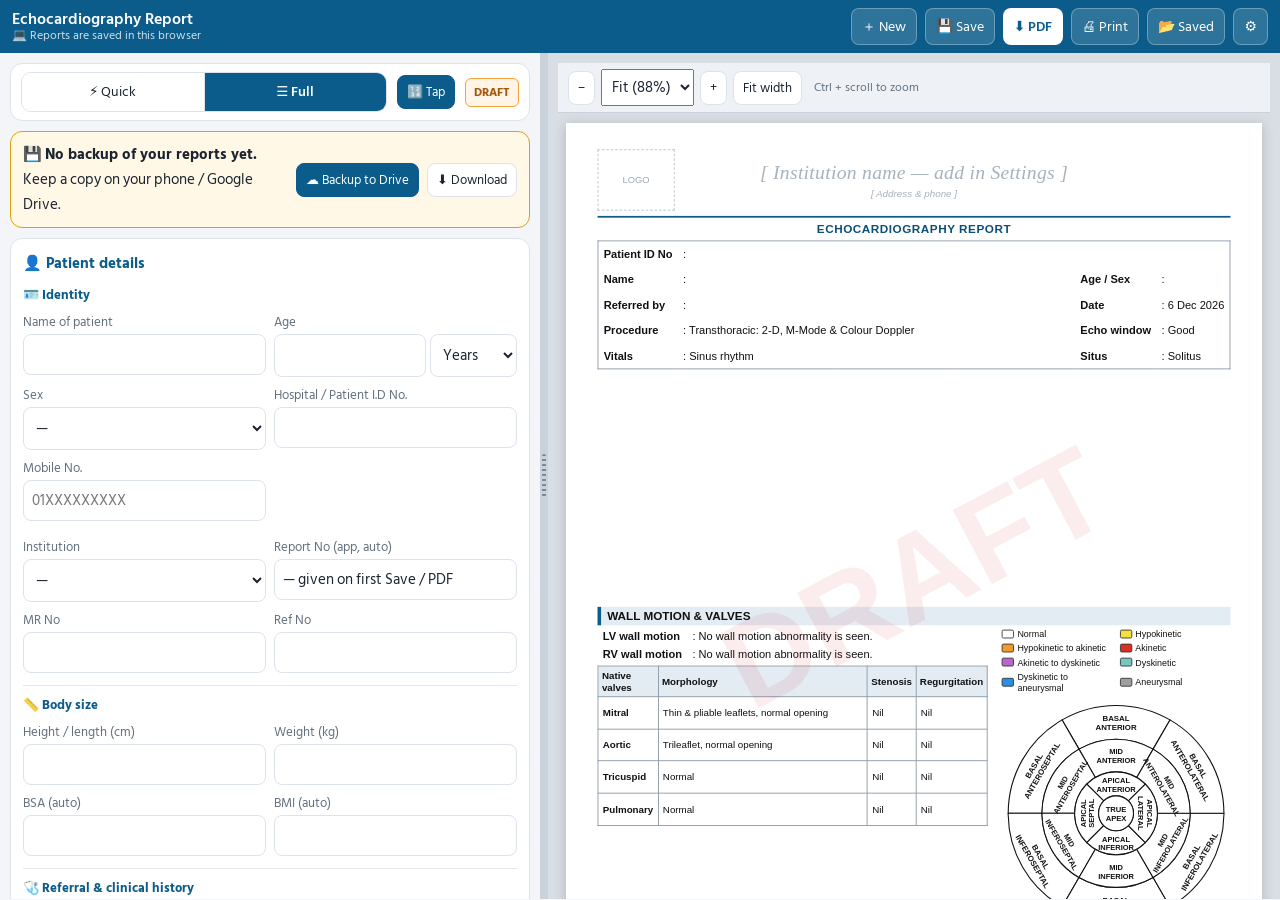
==== commit 51ced559: "Borderline 5% rule, sex-specific aortic root, pad-fit scaling, territory tie-break, direct print (we" ====
--- a/source/echo-report.html
+++ b/source/echo-report.html
@@ -12,6 +12,8 @@
   --pri:#0b5c8a; --pri2:#e6f1f8; --abn:#fff4e5; --abnb:#f0a43a; --red:#c62828; --ok:#2e7d32;
 }
 *{box-sizing:border-box}
+#printArea{display:none}
+@media print{@page{size:A4;margin:0} html,body{background:#fff!important;margin:0!important} body>*:not(#printArea){display:none!important} #printArea{display:block!important} #printArea .pg{page-break-after:always;break-after:page;box-shadow:none!important;-webkit-print-color-adjust:exact;print-color-adjust:exact} #printArea .pg:last-child{page-break-after:auto;break-after:auto}}
 html,body{-webkit-text-size-adjust:100%;text-size-adjust:100%;margin:0;background:var(--bg);color:var(--ink);font-family:"Hind Siliguri",system-ui,-apple-system,"Segoe UI",sans-serif;font-size:15px}
 button,input,select,textarea{font:inherit;color:inherit}
 button{cursor:pointer}
@@ -30,6 +32,7 @@
 .cmdplan ul{margin:4px 0 8px;padding-left:4px;list-style:none}.cmdplan li{margin:3px 0;font-size:14px}.cmdplan input{margin-right:6px}
 .wm4v{display:grid;grid-template-columns:1fr 1fr;gap:8px 10px;margin:4px 0 8px;padding:8px;border:1px solid var(--line);border-radius:10px;background:#fff}
 .wm4v .rwv{text-align:center}.wm4v svg{width:100%;height:auto;max-height:230px}.wm4v .rwcap{font-size:11px;color:#555;margin-top:2px}
+.wmsl table{width:100%;border-collapse:collapse;font-size:14px;margin:4px 0 10px}.wmsl td{border:1px solid #d5dde5;padding:6px 8px}.wmsl tr{cursor:pointer}.wmsl tr:hover{background:#f2f6fa}.wmsl tr.ab td{font-weight:700}.wmsl td.sw{width:30px;text-align:center}.wmsl td.sw span{display:inline-block;width:20px;height:16px;border:1.5px solid #555;border-radius:2px;vertical-align:middle}
 .wm4v [data-seg]{cursor:pointer}.wm4v [data-seg]:hover{opacity:.75}
 #pvBar{position:sticky;top:0;z-index:5;display:flex;align-items:center;gap:6px;padding:6px 10px;background:#eef1f5;border-bottom:1px solid #c9d1db}
 #pvBar select{width:auto;padding:4px 6px}
@@ -490,6 +493,7 @@
   <button class="tb" id="bNew">＋ New</button>
   <button class="tb" id="bSave">💾 Save</button>
   <button class="tb hl" id="bPdf">⬇ PDF</button>
+  <button class="tb" id="bPrint" style="display:none">🖨 Print</button>
   <button class="tb" id="bSaved">📂 Saved</button>
   <button class="tb" id="bSet">⚙</button>
 </div>
@@ -508,6 +512,7 @@
 </div>
 <div id="measure"></div>
 <div id="cap" class="cap"></div>
+<div id="printArea"></div>
 <div class="busy" id="busy">Creating PDF…</div>
 <div class="toast" id="toast"></div>
 <script>
@@ -518,7 +523,7 @@
 // lo/hi can be {M,F}; nt = custom normal text; calc = computed; g = form/report group
 const MM = [
   // M-mode & 2D dimensions
-  {q:1, g:'m', id:'ao',   l:'Aortic root (AO)',        s:'Aortic root (ARD)', u:'mm', lo:20, hi:37},
+  {q:1, g:'m', id:'ao',   l:'Aortic root (AO)',        s:'Aortic root (ARD)', u:'mm', lo:20, hi:{M:40,F:36}},
   {q:1, g:'m', id:'la',   l:'Left atrium (LA)',        s:'Left atrium (LAs)', u:'mm', lo:19, hi:40},
   {g:'m', id:'laao', l:'LA / AO ratio',           s:'LA / AO ratio', u:'', hi:1.5, nt:'≤ 1.5', calc:1, dp:2},
   {q:1, g:'m', id:'acs',  l:'AV cusp separation',      s:'ACS',   u:'mm', lo:15, hi:26},
@@ -925,8 +930,12 @@
   if(d.vel&&isCm()){ lo=lo!=null?Math.round(lo*100):lo; hi=hi!=null?Math.round(hi*100):hi; }
   if(lo!=null&&hi!=null) return lo+'–'+hi; if(lo!=null) return '≥ '+lo; if(hi!=null) return '≤ '+hi; return '—'; }
 function flagV(v,lo,hi){ if(v==null) return ''; if(lo!=null&&v<lo) return '↓'; if(hi!=null&&v>hi) return '↑'; return ''; }
+// Borderline rule (Dr Setu): adult size measurements up to 5% above the upper limit are not called abnormal — shown as "borderline" only
+const TOL=0.05, TOL_IDS=new Set(['la','rvd','rvid','lvidd','ivsd','lvpwd','sinus','stj','ascao','arch','mpa','lpa','rpa']);
+function bord(d){ if(!d||isPed()||!TOL_IDS.has(d.id)) return false; const v=C[d.id], hi=rng(d.hi); return v!=null&&hi!=null&&v>hi&&v<=hi*(1+TOL); }
 function flag(d){
   if(isPed()){ if(hasZ(d.id)){ const z=zOf(d.id); return z==null?'':z>2?'↑':z<-2?'↓':''; } if(!PED_KEEP.includes(d.id)) return ''; }
+  if(bord(d)) return '';
   return flagV(C[d.id],rng(d.lo),rng(d.hi)); }
 const DPS={rap:0,mvapht:2,avarea:2,lavi:0,gls:0};
 const isAuto = id=>!!C[id+'Auto'] || (id==='rap'&&C.rapAuto);
@@ -1128,7 +1137,7 @@
     if(zw>2) g.push(`Increased LV wall thickness (${zi!=null&&zi>=(zp==null?-9:zp)?`IVSd ${mtxt('ivsd')} mm, ${zTxt(zi)}`:`LVPWd ${mtxt('lvpwd')} mm, ${zTxt(zp)}`})`);
     if(zl!=null&&zl>2) g.push(`dilated LV (LVIDd ${mtxt('lvidd')} mm, ${zTxt(zl)})`);
     const t=g.join('; '); return t?t.charAt(0).toUpperCase()+t.slice(1):''; }
-  const M_=sexK()==='M', dil=C.lvidd!=null&&C.lvidd>rng(MM.find(d=>d.id==='lvidd').hi);
+  const M_=sexK()==='M', dil=C.lvidd!=null&&flag(MM.find(d=>d.id==='lvidd'))==='↑';
   const rwtT=C.rwt!=null?`RWT ${C.rwt.toFixed(2)}`:'';
   const conc=C.rwt!=null&&C.rwt>0.42;
   let g='';
@@ -1143,7 +1152,7 @@
   } else {
     const wt=Math.max(C.ivsd||0,C.lvpwd||0);
     const cut=M_?[10,13,16]:[9,12,15];
-    const gr=wt>cut[2]?'Severe':wt>cut[1]?'Moderate':wt>cut[0]?'Mild':'';
+    const gr=wt>cut[2]?'Severe':wt>cut[1]?'Moderate':wt>cut[0]*(1+TOL)?'Mild':'';
     const which=(C.ivsd||0)>=(C.lvpwd||0)?`IVSd ${mtxt('ivsd')} mm`:`LVPWd ${mtxt('lvpwd')} mm`;
     if(gr) g=`${gr} ${conc?'concentric ':''}LVH by wall thickness (${which}${rwtT?', '+rwtT:''})`;
     else if(conc) g=`Concentric LV remodelling (${rwtT})`;
@@ -1312,7 +1321,7 @@
   // chambers
   const gm=geom(), chs=[];
   if(F.lv.o==='Dilated' || /dilated/i.test(gm)) chs.push(['Dilated',`LV${C.lvidd!=null?` (LVIDd ${mtxt('lvidd')} mm${isPed()&&zOf('lvidd')!=null?', '+zTxt(zOf('lvidd')):''})`:''}`]);
-  if(F.la.o!=='Normal size' || (!isPed() && (C.la||0)>40)) chs.push([F.la.o==='Normal size'?'Dilated':F.la.o, `LA${C.la!=null?` (${mtxt('la')} mm)`:''}`]);
+  if(F.la.o!=='Normal size' || (!isPed() && (C.la||0)>40*(1+TOL))) chs.push([F.la.o==='Normal size'?'Dilated':F.la.o, `LA${C.la!=null?` (${mtxt('la')} mm)`:''}`]);
   if(/^Dilated/.test(F.rv.o)) chs.push(['Dilated',`RV${C.rvid!=null?` (RVID ${mtxt('rvid')} mm)`:''}`]);
   if(F.ra.o!=='Normal size') chs.push(['Dilated','RA']);
   { const adj=[]; chs.forEach(([a,t])=>{ let g=adj.find(x=>x.a===a); if(!g){ g={a,t:[]}; adj.push(g); } g.t.push(t); }); adj.forEach(g=>ch.push(`${g.a} ${andJoin(g.t)}`)); }
@@ -1371,7 +1380,7 @@
   if(sg && sg.g && sg.g!=='Indeterminate') return sg.g;
   if(C.ea!=null){ const e=efInfo();
     if(C.ea<=0.8) return 'Grade I (impaired relaxation)';
-    if(C.ea>=2 && ((e&&/reduced/.test(e.g)) || rep.f.la.o!=='Normal size' || (C.la||0)>40)) return 'Grade III (restrictive)';
+    if(C.ea>=2 && ((e&&/reduced/.test(e.g)) || rep.f.la.o!=='Normal size' || (C.la||0)>40*(1+TOL))) return 'Grade III (restrictive)';
     return 'Normal'; }
   return null;
 }
@@ -1569,7 +1578,8 @@
     <button class="mini" data-act="wmGlobal">Global hypokinesia</button><button class="mini warn" data-act="wmClear">All normal</button></h3>
    <div class="vg" style="margin-top:0">1 · Pick a grade</div>
    ${legendHTML('brushes')}
-   <div class="vg">2 · Tap segments to colour them (tap again to clear)</div>
+   <div class="vg">2 · Tap a segment in the chart (or on the bull's-eye) to colour it — tap again to clear</div>
+   <div class="wmsl" id="wmSl">${wmSegListHTML()}</div>
    <div class="bewrap" id="bePane">${bullseye(true)}</div>
    <div class="vg">3 · Check in the four echo views (tap a wall here too)</div>
    <div class="wm4v" id="wm4v">${wm4vHTML()}</div>
@@ -1596,7 +1606,9 @@
   if(g==='m'){ const i=L.findIndex(d=>d.id==='acs'), add=PED_AO.map(id=>MM.find(d=>d.id===id)).filter(Boolean); return [...L.slice(0,i+1),...add,...L.slice(i+1)]; }
   return L; }
 function wm4vHTML(){ try{ return ['PLAX','PSAX','A4C','A2C'].map(k=>rwViewSVG(k,150)).join(''); }catch(e){ return ''; } }
-function refreshWM(){ const p=$('#bePane'); if(p) p.innerHTML=bullseye(true); const v=$('#wm4v'); if(v) v.innerHTML=wm4vHTML(); const s=$('#wmSum'); if(s) s.textContent=wmSummary(); }
+function wmSegListHTML(){ return `<table>${SEG.map(x=>{ const n=x[0], g=rep.wm[n-1]||0, c=g?WM[g].c:'#fff';
+  return `<tr data-seg="${n}" class="${g?'ab':''}"><td class="sw"><span style="background:${c}"></span></td><td>${n}. ${esc(x[1])}</td><td>${g?esc(WM[g].n):'Normal'}</td></tr>`; }).join('')}</table>`; }
+function refreshWM(){ const sl=$('#wmSl'); if(sl) sl.innerHTML=wmSegListHTML(); const p=$('#bePane'); if(p) p.innerHTML=bullseye(true); const v=$('#wm4v'); if(v) v.innerHTML=wm4vHTML(); const s=$('#wmSum'); if(s) s.textContent=wmSummary(); }
 
 const FULL = ()=>settings.mode!=='quick';
 const COND = {mvpht:()=>rep.v.mv.st!=='None', mvapht:()=>rep.v.mv.st!=='None', mvarea:()=>rep.v.mv.st!=='None', lvotd:()=>rep.v.av.st!=='None', lvotvti:()=>rep.v.av.st!=='None', avvti:()=>rep.v.av.st!=='None', sv:()=>rep.v.av.st!=='None', svi:()=>rep.v.av.st!=='None', avarea:()=>rep.v.av.st!=='None', dvi:()=>rep.v.av.st!=='None'};
@@ -1640,6 +1652,9 @@
   if(ageYears()==null) W.push('Age is not entered.');
   if(isPed() && !pnum(rep.wt)) W.push('Child: weight is needed for z-score normal ranges.');
   if(!efInfo()) W.push('No LVEF — tap an EF band or enter LVIDd/LVIDs.');
+  if(!isPed()){ const BG={la:'LA',lvidd:'LV',ivsd:'LV',lvpwd:'LV',rvd:'RV',rvid:'RV',sinus:'aorta',stj:'aorta',ascao:'aorta',arch:'aorta',mpa:'PA',lpa:'PA',rpa:'PA'};
+    const FK={LA:'la',LV:'lv',RV:'rv',aorta:'aorta'}, chg=g=>FK[g]&&rep.f[FK[g]].o!==FIND.find(x=>x.k===FK[g]).o[0];
+    ALLM.filter(d=>TOL_IDS.has(d.id)&&bord(d)&&!chg(BG[d.id])).forEach(d=>W.push(`Borderline ${BG[d.id]}: ${d.s} ${mtxt(d.id)} mm is ≤5% above the upper limit (${rng(d.hi)} mm) — reported as normal. If you consider it abnormal, change the ${BG[d.id]} finding.`)); }
   if(wmAbn() && !rep.efBand && C.efs==null) W.push('RWMA present: Teichholz EF is unreliable — tap an EF band (visual / biplane).');
   { const lvM=C.lvmi!=null||C.rwt!=null||C.lvidd!=null, g=lvM?geom():'', lo=rep.f.lv.o, T=rep.tplSet||{};
     const laD=MM.find(d=>d.id==='la');
@@ -1648,7 +1663,7 @@
     if(lvM && !isPed() && /hypertrophy/.test(lo) && !/hypertroph/i.test(g)) W.push(`LV marked "${lo.toLowerCase()}" but measurements do not show LVH (${g||`IVSd ${mtxt('ivsd')}, LVPWd ${mtxt('lvpwd')} mm`}). Check the LV finding or the wall measurements.`);
     if(lvM && !isPed() && lo==='Dilated' && C.lvidd!=null && C.lvidd<=rng(MM.find(d=>d.id==='lvidd').hi)) W.push(`LV marked "dilated" but LVIDd ${mtxt('lvidd')} mm is within normal limits. Check the LV finding.`);
     if(T.la && C.la!=null && rep.f.la.o==='Normal size' && !flag(laD)) W.push(`Template said "LA dilated", but LA ${mtxt('la')} mm is normal — the measurement is used.`);
-    if(!isPed() && rep.f.la.o==='Dilated' && C.la!=null && !flag(laD) && !T.la) W.push(`LA marked "dilated" but LA ${mtxt('la')} mm is within normal limits. Check the LA finding.`);
+    if(!isPed() && rep.f.la.o==='Dilated' && C.la!=null && !flag(laD) && !bord(laD) && !T.la) W.push(`LA marked "dilated" but LA ${mtxt('la')} mm is within normal limits. Check the LA finding.`);
     if(rep.ddAuto===false){ const a=ddAutoVal(); if(a && a!==rep.f.dd.o) W.push(`Diastolic function set to "${rep.f.dd.o}" but the measurements suggest "${a}". Check the diastolic grade.`); }
   }
   VALVES.forEach(x=>{ if(x.k==='av'&&asDisc()) return; const P=stenParts(x.k).filter(p=>p[1]>0||stenParts(x.k).some(q=>q[1]>0)); if(P.length>1 && new Set(P.map(p=>p[1])).size>1) W.push(`${x.ab}S grading discordant: ${P.map(p=>`${p[2]} → ${SEVN[p[1]]}`).join('; ')}. Check SVi / low-flow state and measurements.`); });
@@ -1696,10 +1711,10 @@
   if(isPed() && pnum(rep.wt) && ageYears()<0.1 && pnum(rep.wt)<2.5) W.push('Low birth weight: z-scores were derived from term babies — interpret with caution.');
   return W;
 }
-const YELLOW_RE=/spelling|Sex is not selected|Age is not entered|^Template|Low birth weight|consider a low-flow state|differs from the ASE|type \(mechanical|single tamponade sign|possible stenosis — compare/i;
+const YELLOW_RE=/spelling|^Borderline |Sex is not selected|Age is not entered|^Template|Low birth weight|consider a low-flow state|differs from the ASE|type \(mechanical|single tamponade sign|possible stenosis — compare/i;
 function checksSplit(){ const W=checks(); return {red:W.filter(w=>!YELLOW_RE.test(w)), yel:W.filter(w=>YELLOW_RE.test(w))}; }
 // where each warning points to in the form (tap a warning → jump there)
-const GOTO=[[/Sex is not selected/,'[data-g="sex"]'],[/Age is not entered/,'[data-g="ageN"]'],[/weight/i,'[data-g="wt"]'],
+const GOTO=[[/^Borderline LA/,'[data-fr="la"]'],[/^Borderline LV/,'[data-fr="lv"]'],[/^Borderline RV/,'[data-fr="rv"]'],[/^Borderline aorta/,'[data-fr="aorta"]'],[/Sex is not selected/,'[data-g="sex"]'],[/Age is not entered/,'[data-g="ageN"]'],[/weight/i,'[data-g="wt"]'],
   [/EF band|No LVEF|Teichholz EF/,'.efb'],[/tamponade|Pericardial effusion/i,'#periBox,[data-fr="peri"]'],
   [/Prosthetic mitral|Mitral valve|^MS |MS selected|MS grade|MVA|PTMC|Wilkins/,'[data-vc="mv"]'],[/Prosthetic aortic|Aortic valve|^AS |AS grade|Discordant AS|AS with SVi/,'[data-vc="av"]'],
   [/^TR |TR velocity|TR is|Tricuspid valve/,'[data-vc="tv"]'],[/Pulmonary valve|^PS /,'[data-vc="pv"]'],[/Diastolic/,'[data-fr="dd"]'],
@@ -2025,7 +2040,7 @@
   return PRINT_CORE.has(d.id); }
 const volLbl=d=>{ const k=/^lved/.test(d.id)?'lvedv':/^lves/.test(d.id)?'lvesv':null; return k&&C[k+'Auto']?' (Teichholz)':''; };
 function rowHTML(d){ const f=flag(d), nt=normText(d), u=unitOf(d), z=zOf(d.id);
-  return `<tr><td>${esc(d.s)}${volLbl(d)}</td><td class="v${f?' a':''}">${C[d.id]!=null?esc(valTxt(d))+(u?' '+esc(u):'')+(f?' '+f:'')+(z!=null?`<br><small>${zTxt(z)}</small>`:''):''}</td><td class="nr">${esc(nt)}${u&&nt!=='—'?' '+esc(u):''}</td></tr>`; }
+  return `<tr><td>${esc(d.s)}${volLbl(d)}</td><td class="v${f?' a':''}">${C[d.id]!=null?esc(valTxt(d))+(u?' '+esc(u):'')+(f?' '+f:'')+(bord(d)?'<br><small>borderline</small>':'')+(z!=null?`<br><small>${zTxt(z)}</small>`:''):''}</td><td class="nr">${esc(nt)}${u&&nt!=='—'?' '+esc(u):''}</td></tr>`; }
 function efRow(){ return rep.efBand?`<tr><td><b>LVEF (visual / biplane)</b></td><td class="v${efGrade(bandMid(rep.efBand))!=='Normal'?' a':''}">${esc(rep.efBand)} %</td><td class="nr">≥ 55 %</td></tr>`:''; }
 function mTable(title,defs,extra){
   const rows=defs.filter(printRow);
@@ -2259,7 +2274,7 @@
 function rwSummary(){
   const ab=[]; rep.wm.forEach((g,i)=>{ if(g>0) ab.push(i+1); });
   const T=['LAD','RCA','LCx'].map(k=>{ const all=Object.keys(TERR2).map(Number).filter(n=>TERR2[n].includes(k)); const hit=all.filter(n=>ab.includes(n));
-    const score=hit.reduce((a,n)=>a+1/TERR2[n].length,0); return {k,all,hit,score}; }).sort((a,b)=>b.score-a.score);
+    const score=hit.reduce((a,n)=>a+1/TERR2[n].length,0); return {k,all,hit,score}; }).sort((a,b)=>(b.score-a.score)||(b.hit.length/b.all.length-a.hit.length/a.all.length));
   const top=T[0], sec=T[1];
   let interp = !ab.length?'':(sec.score>=1.5 && sec.score>=0.6*top.score)?`Pattern suggests ${top.k} and ${sec.k} territories (possible multivessel involvement).`:`Pattern most consistent with ${top.k} territory.`;
   const rows=['LAD','RCA','LCx'].map(k=>T.find(x=>x.k===k)).map(x=>`<tr><td><b style="color:${BW()?'#000':TCOL_D[x.k]}">${x.k}</b></td><td>${x.all.filter(n=>TERR2[n].length===1).join(', ')||'—'}</td><td>${x.all.filter(n=>TERR2[n].length>1).join(', ')}</td><td class="${x.hit.length?'a':''}">${x.hit.length?x.hit.join(', '):'—'}</td><td>${x.hit.length} / ${x.all.length}</td></tr>`).join('');
@@ -2391,12 +2406,15 @@
   if(!abbr){} else if(fits(cur+abbr)) cur+=abbr; else { const sm=abbr.replace('class="abbr"','class="abbr sm"'); if(fits(cur+sm)) cur+=sm; }
   if(cur) pages.push(cur);
   const core=pages.length-(rw?1:0);
+  // a page wider than the printable width (e.g. wide pad margins) is scaled down so nothing is cut at the right edge
+  const fitW=(h,sc)=>{ const m=$('#measure'); m.innerHTML=pageHTML(h,0,1,sc); const el=m.querySelector('.pgc'); const cw=el.clientWidth, sw=el.scrollWidth; return (sc===1 && sw>cw+1)?Math.max(0.6,cw/sw):sc; };
+  const SC=pages.map((p,i)=>{ const sc=i===0&&P1.scale?P1.scale:1; const h='<div class="'+(i===0&&P1.fill?'roomy tight':RC)+'">'+p+'</div>'; return fitW(h,sc); });
   $('#measure').innerHTML='';
   const tot=pages.length, info=rw?`${tot} pages — page 1: all measurements · page ${rwAt+1}: LV study (RWMA) · page ${rwAt+2}${tot>rwAt+2?'–'+tot:''}: findings & impression.${P1.scale?` Page 1 fitted at ${Math.round(P1.scale*100)}%.`:''}`
     : `${tot} page${tot>1?'s':''} — page 1: measurements, valves, Doppler & wall motion · page 2${tot>2?'–'+tot:''}: findings & impression.${P1.scale?` Page 1 fitted at ${Math.round(P1.scale*100)}%.`:''}`;
   return {core, p1scale:P1.scale||0, pages:pages.map((p,i,arr)=>{ let h=p;
       if(i===0&&P1.fill) h=p.replace('data-fill="1"',`data-fill="1" style="--pp:${P1.pp}px;height:${P1.H.toFixed(1)}px"`).replace(/style="--pp:[\d.]+px" data-fill/,'data-fill');
-      return pageHTML('<div class="'+(i===0&&P1.fill?'roomy tight':RC)+'">'+h+'</div>',i,arr.length,i===0&&P1.scale?P1.scale:1); }),info};
+      return pageHTML('<div class="'+(i===0&&P1.fill?'roomy tight':RC)+'">'+h+'</div>',i,arr.length,SC[i]); }),info};
 }
 /* ================= PREVIEW ================= */
 let pvT=null;
@@ -2451,6 +2469,23 @@
 $('#bSet').onclick=()=>showTab('pSet');
 $('#bSave').onclick=()=>saveReport();
 $('#bPdf').onclick=()=>askPdf();
+// direct printing (web version only — the Claude viewer blocks window.print): colour or black & white
+const canPrint=()=>!(window.claude&&typeof window.claude.use==='function');
+setTimeout(()=>{ if(canPrint()) $('#bPrint').style.display=''; },0);
+$('#bPrint').onclick=()=>{ let m=document.getElementById('prAsk'); if(!m){ m=document.createElement('div'); m.id='prAsk'; m.className='dlg'; document.body.appendChild(m); }
+  const W=checks();
+  m.innerHTML=`<div class="dlgc"><b>🖨 Print report</b>${W.length?`<div style="margin:6px 0;color:#8a5a00">⚠ ${W.length} item${W.length>1?'s':''} to check — see the checks panel.</div>`:''}
+   <div style="display:flex;gap:8px;justify-content:flex-end;flex-wrap:wrap;margin-top:10px"><button class="mini" data-x="x">Cancel</button><button class="mini pri" data-x="c">🎨 Colour</button><button class="mini pri" data-x="b">⚫ Black &amp; white</button></div></div>`;
+  m.classList.add('on'); m.onclick=e=>{ const b=e.target.closest('button'); if(!b) return; m.classList.remove('on'); if(b.dataset.x!=='x') printNow(b.dataset.x==='b'); }; };
+async function printNow(bw){
+  try{ await saveReport(); }catch(e){}
+  const old=settings.bw; settings.bw=bw; rememberRef();
+  const pa=$('#printArea'); pa.innerHTML=buildPages().pages.join('');
+  settings.bw=old;
+  await Promise.all([...pa.querySelectorAll('img')].map(i=>i.complete?0:new Promise(r=>{i.onload=i.onerror=r;})));
+  const done=()=>{ pa.innerHTML=''; window.removeEventListener('afterprint',done); }; window.addEventListener('afterprint',done);
+  setTimeout(()=>window.print(),60);
+}
 let newArm=0;
 $('#bNew').onclick=async()=>{
   if(rep.sample){ // keep the sample's description; clear patient details and every measurement
